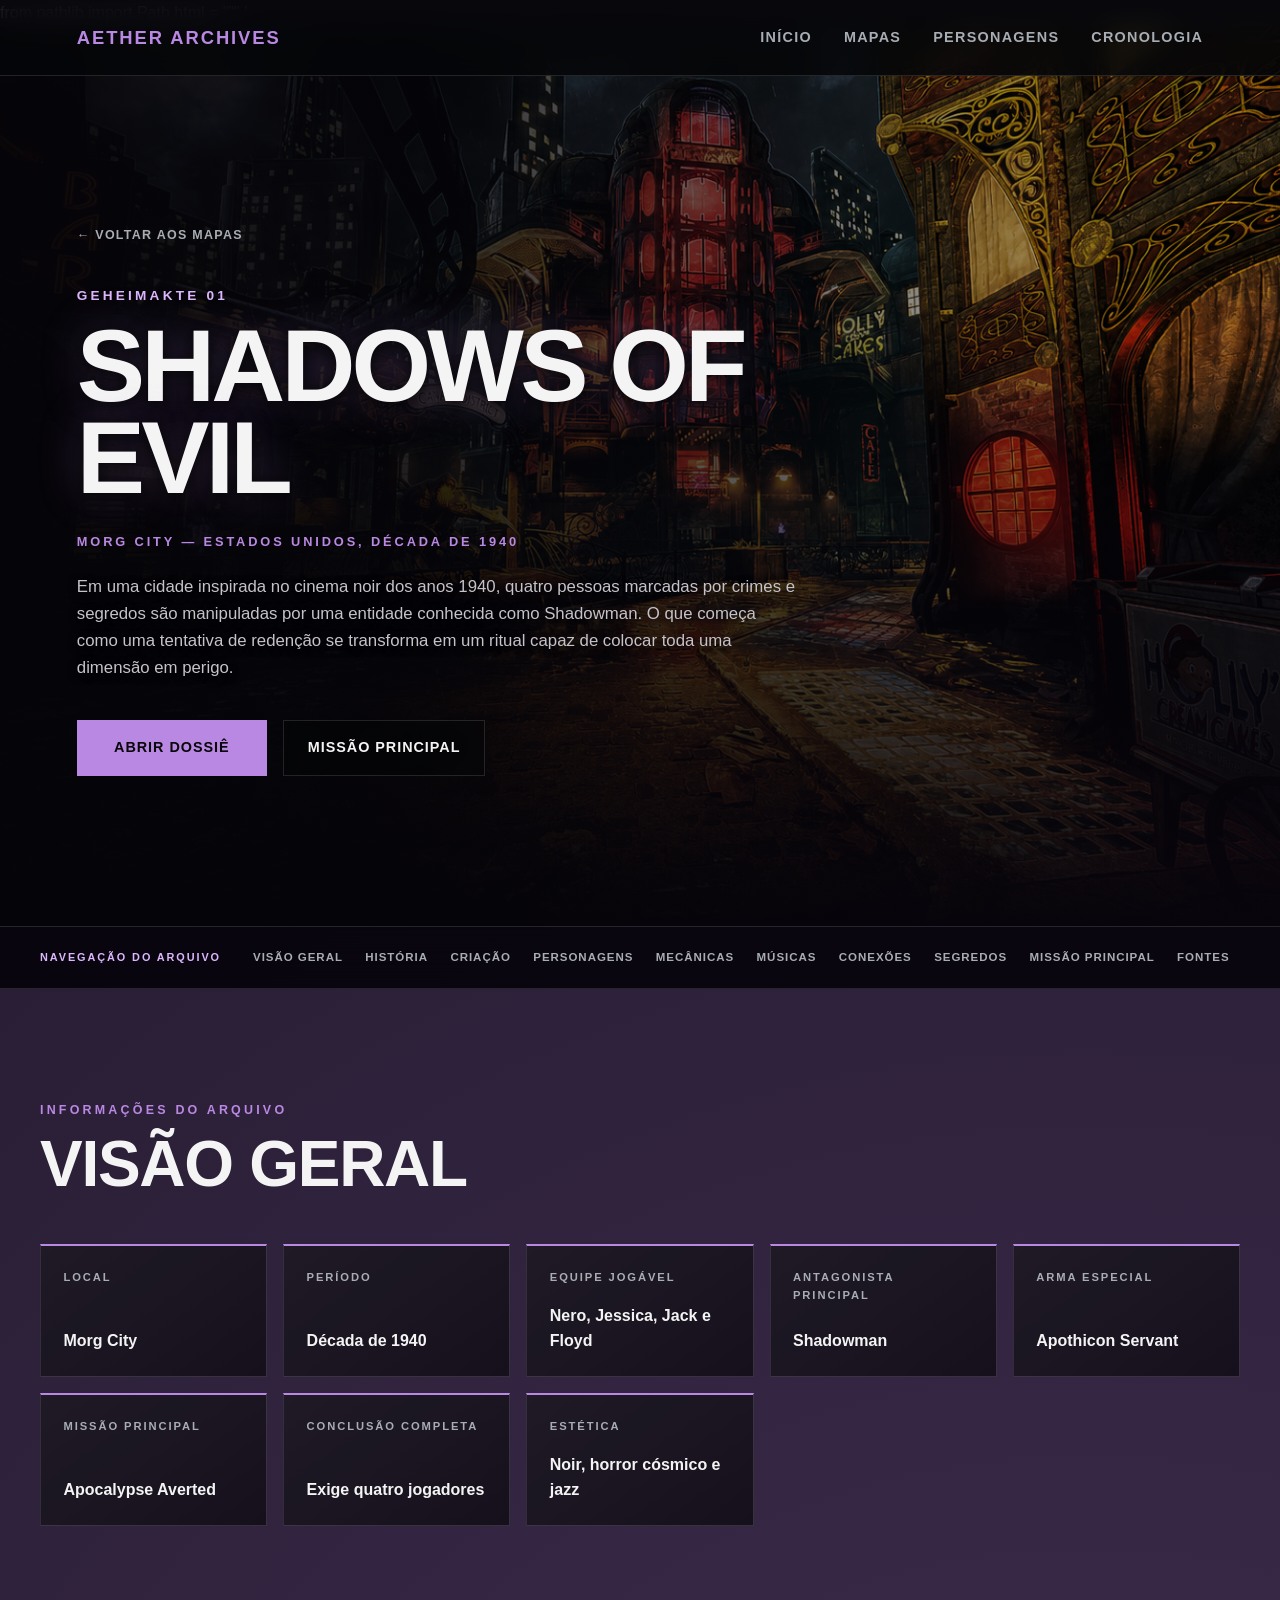
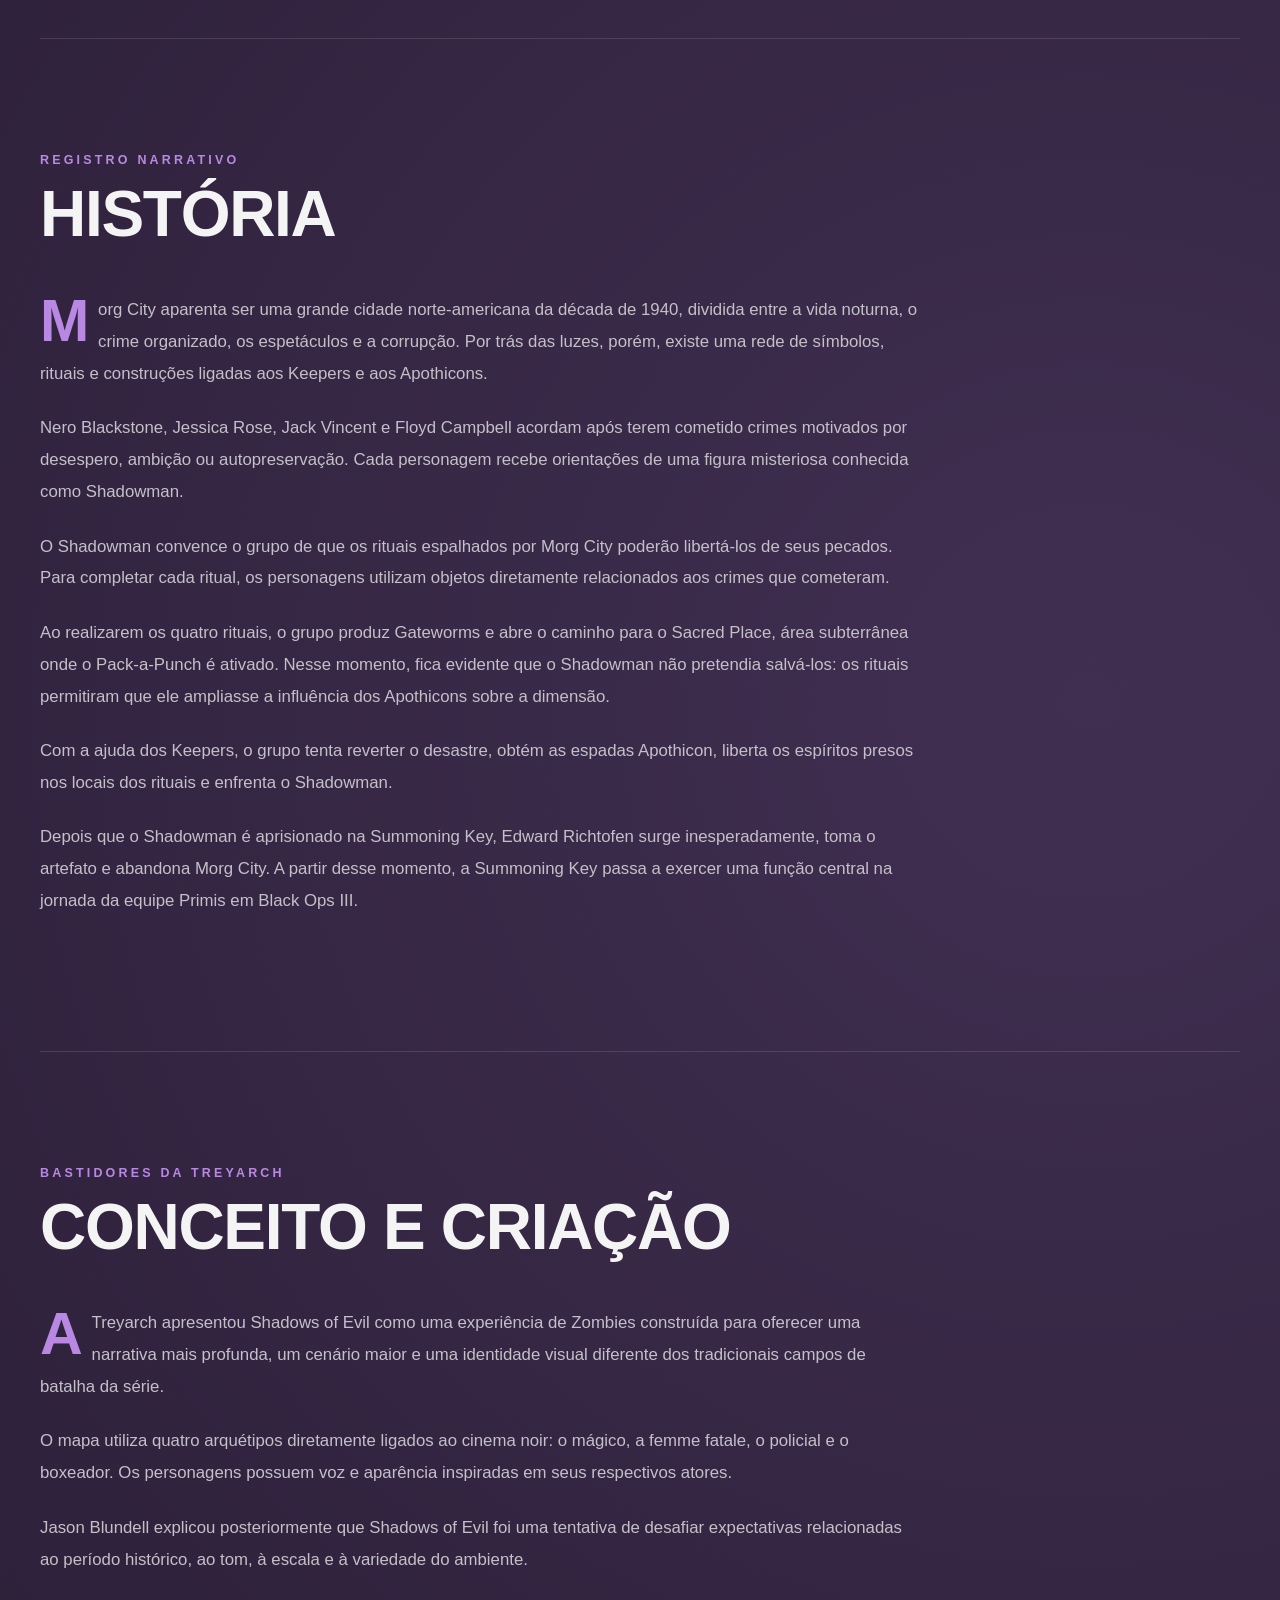
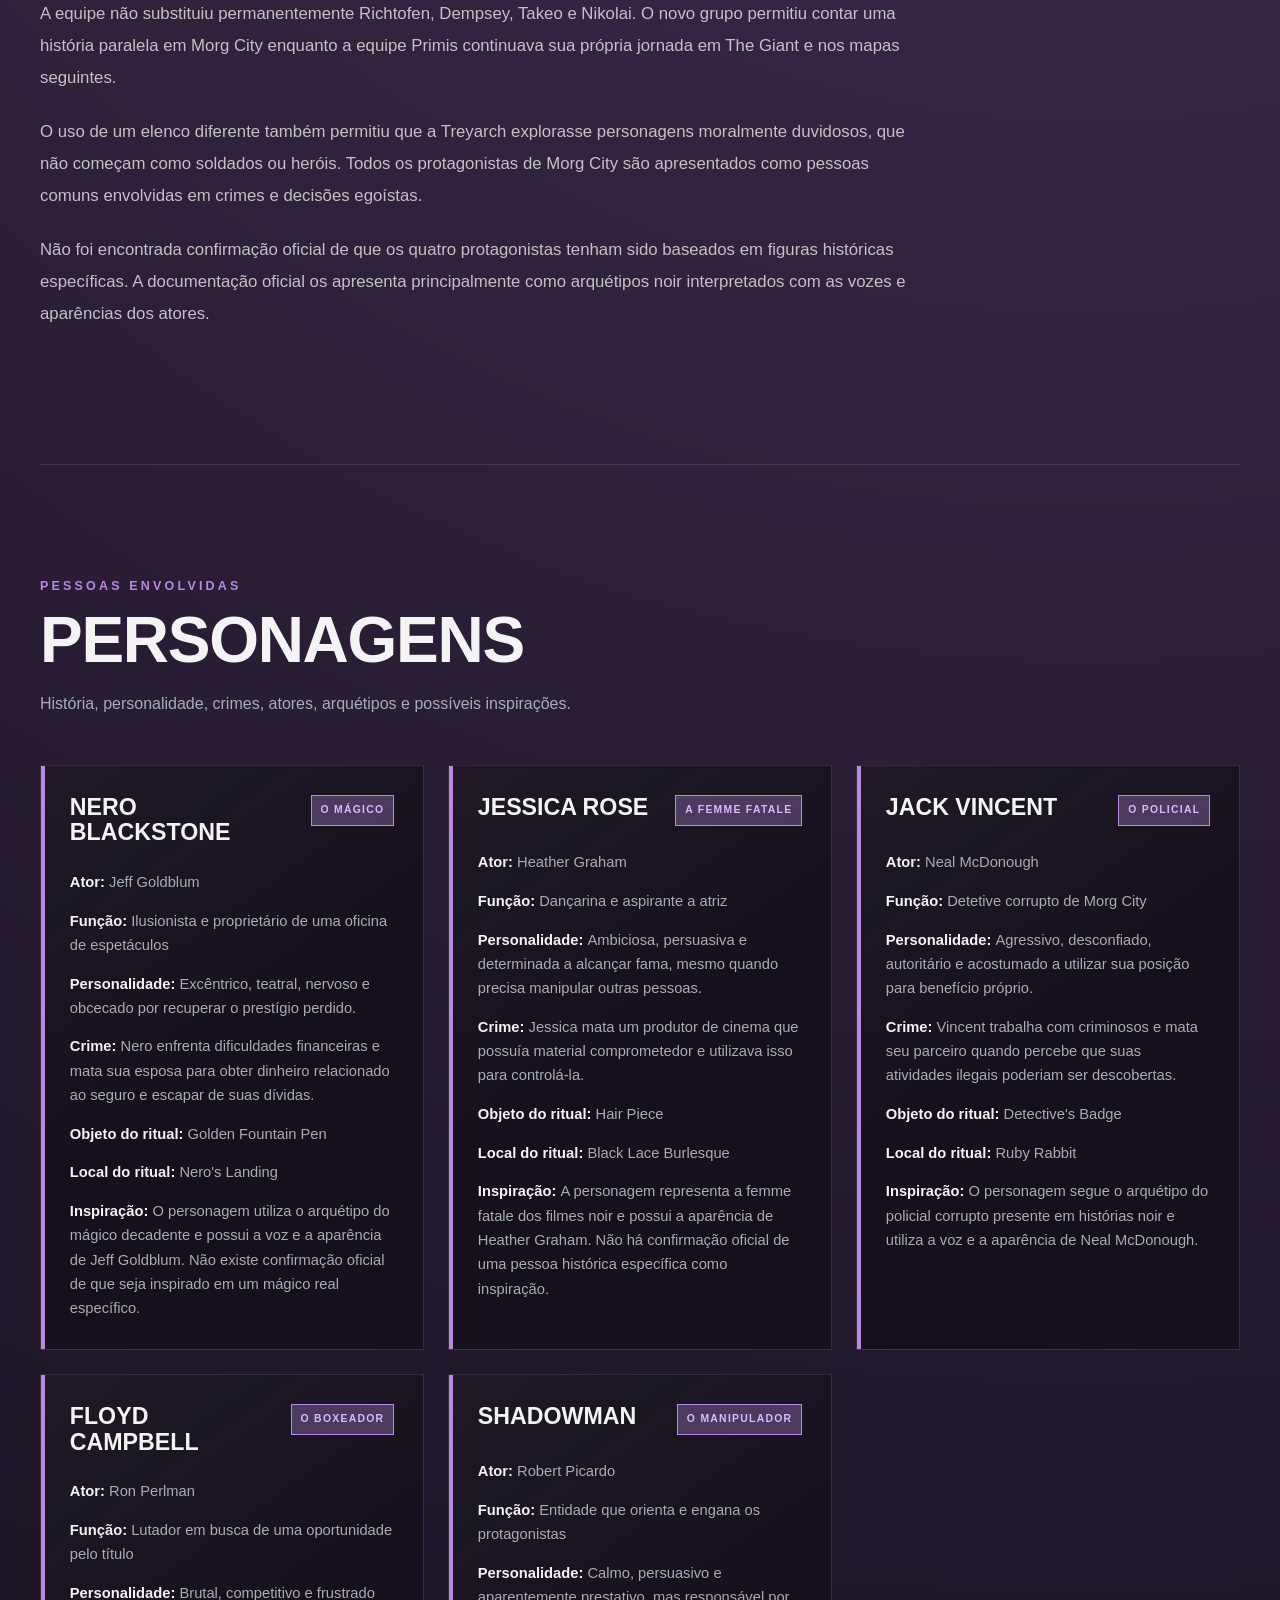
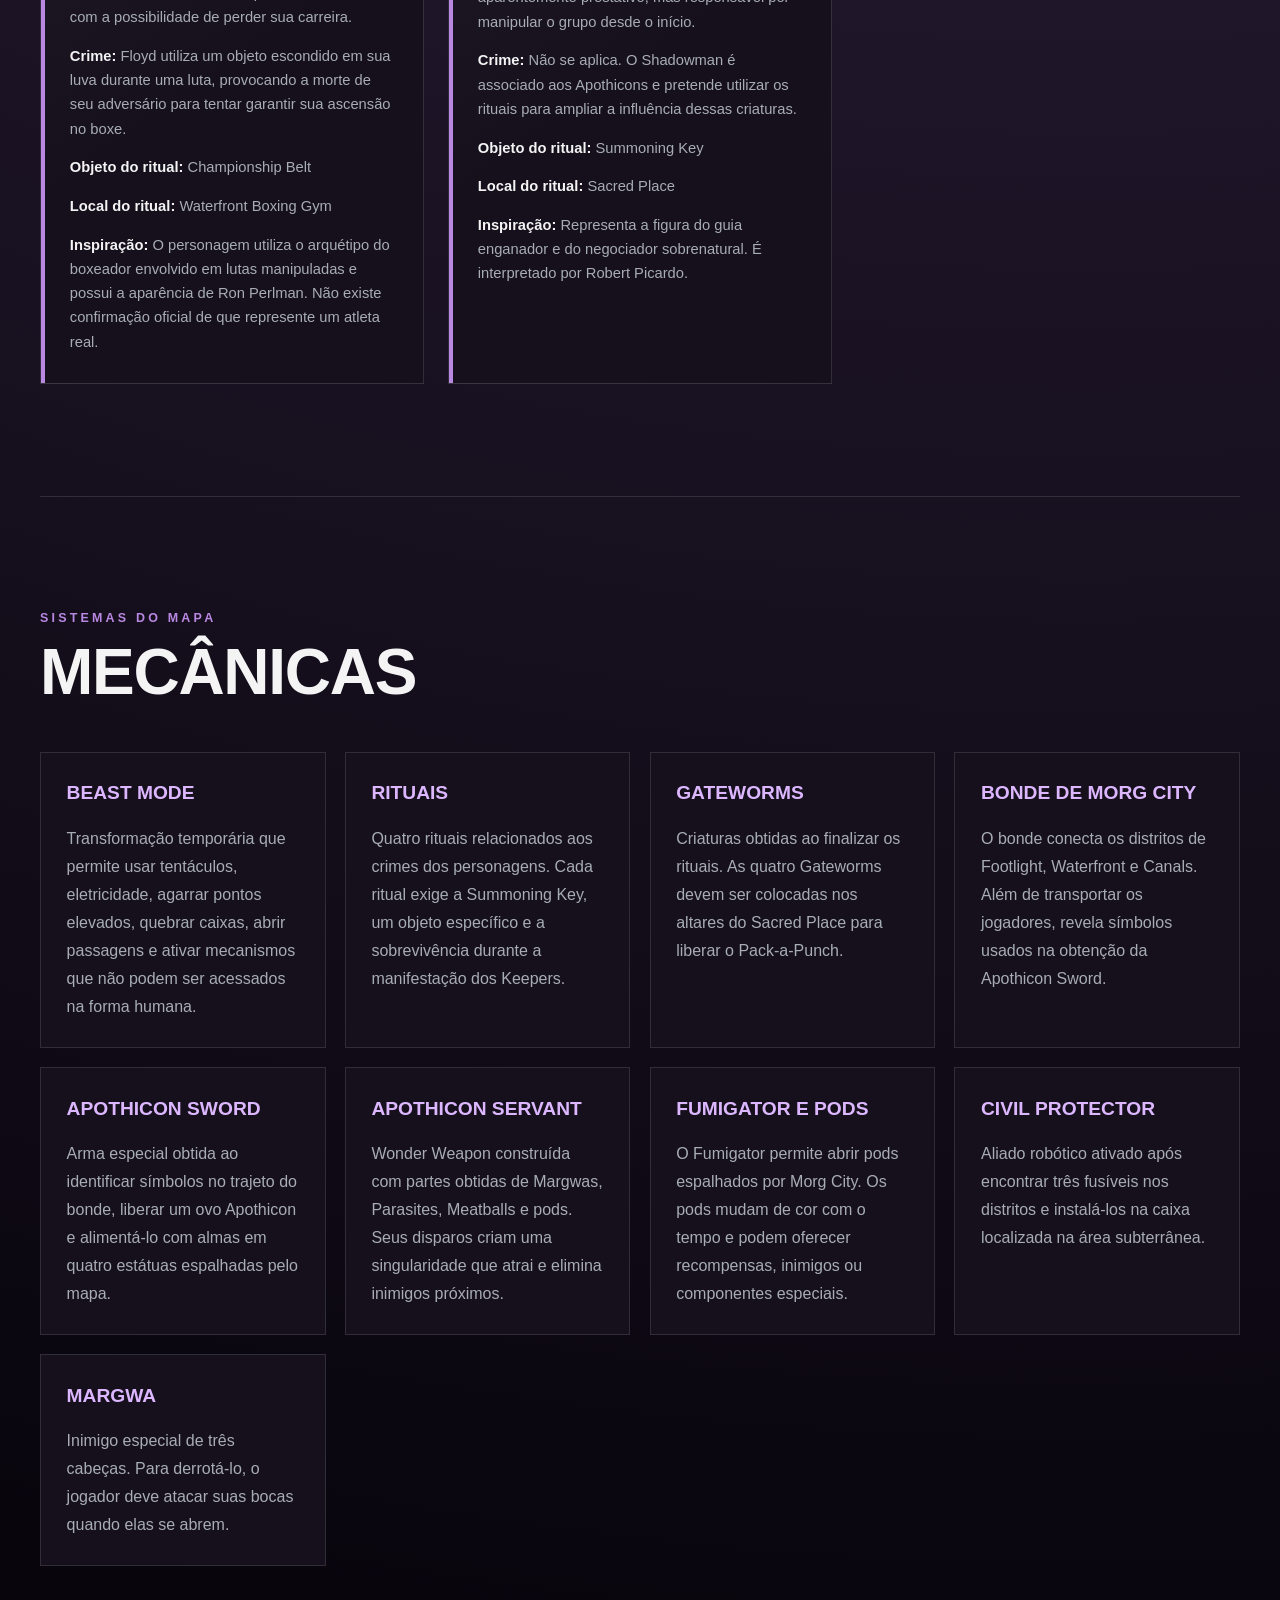
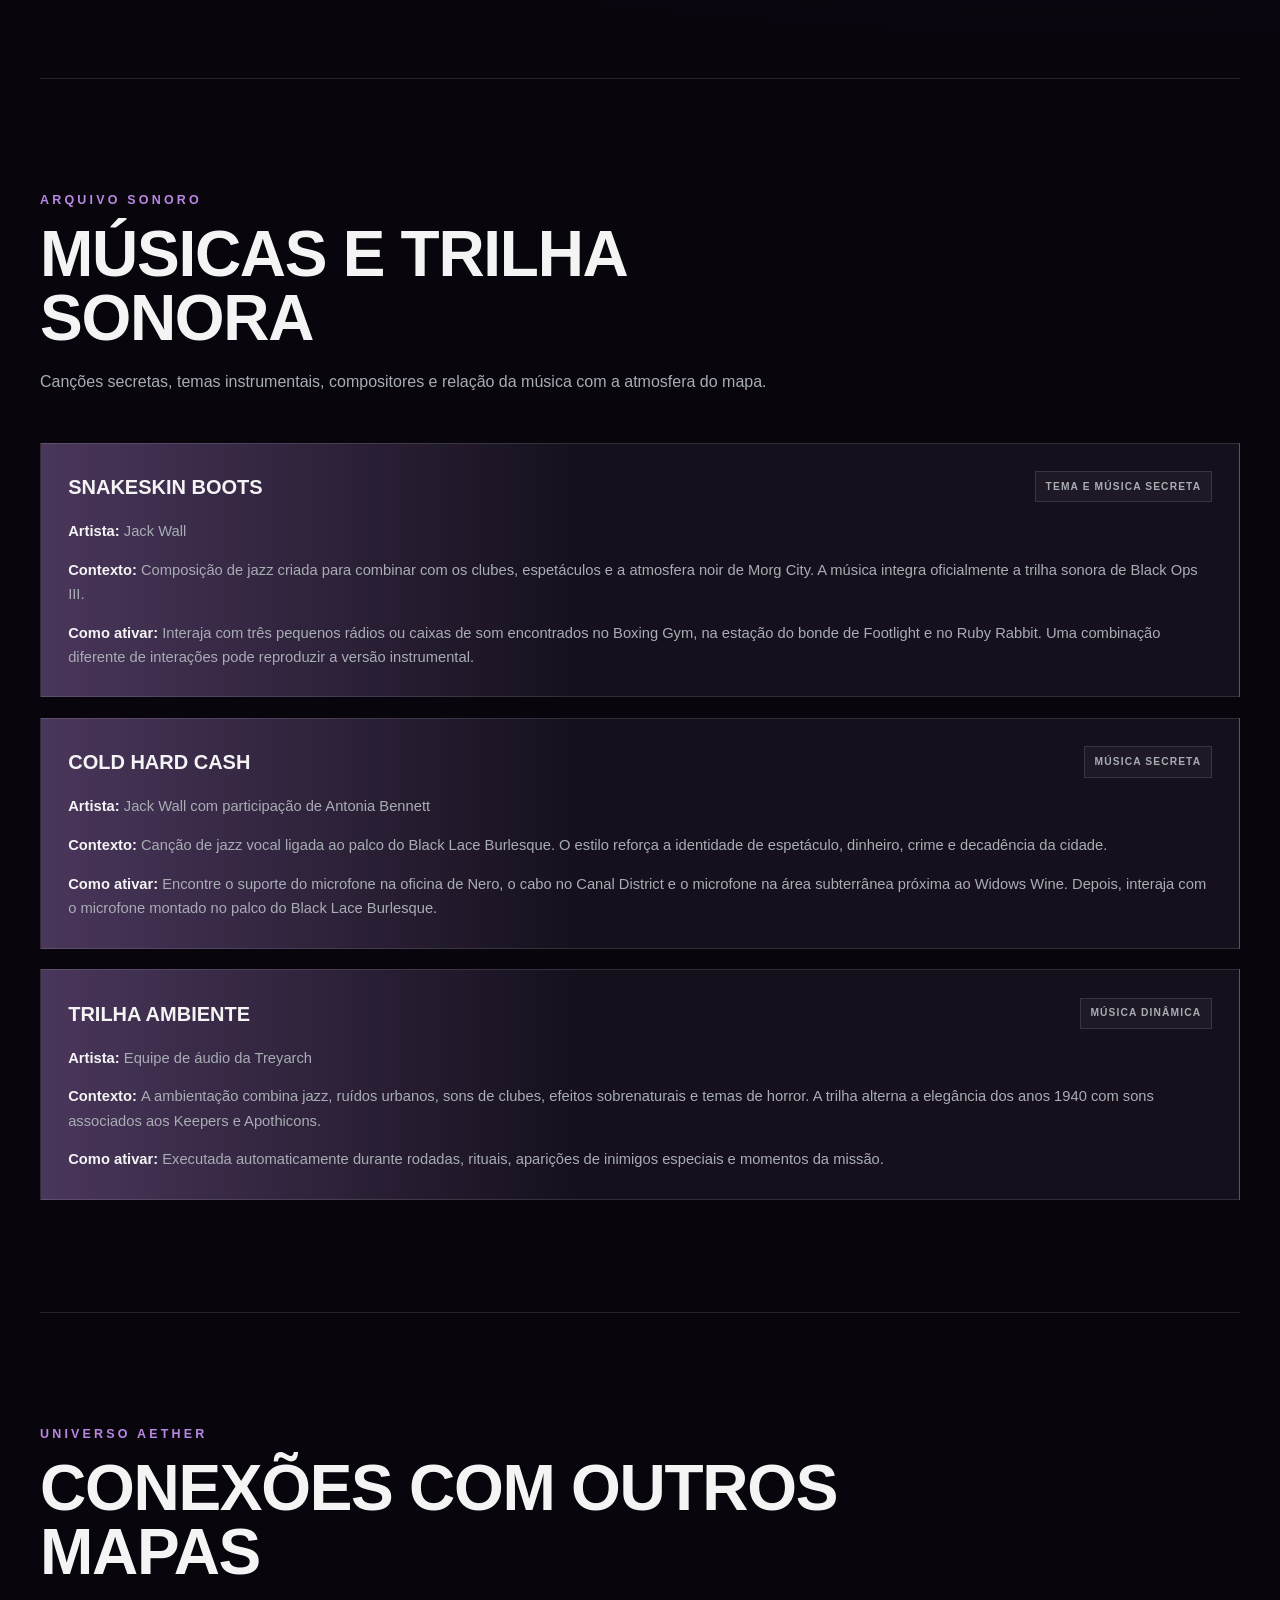
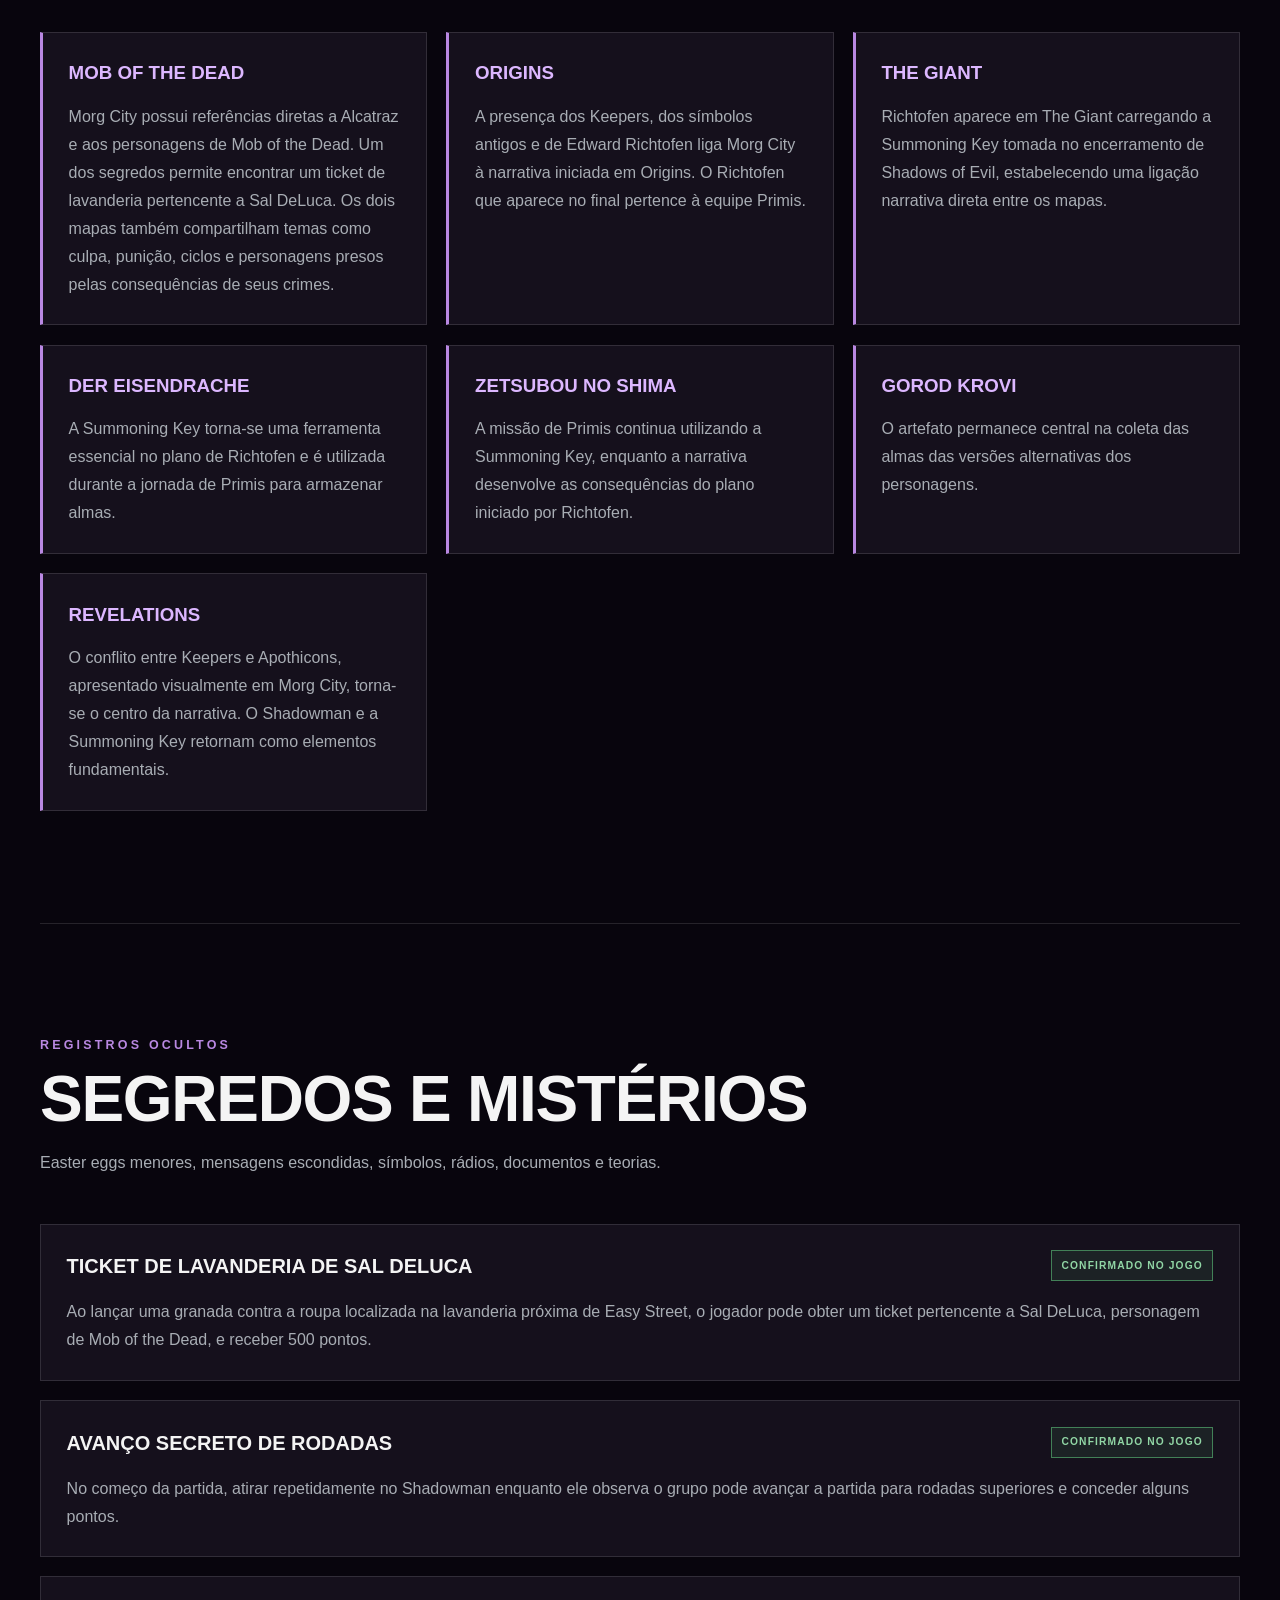
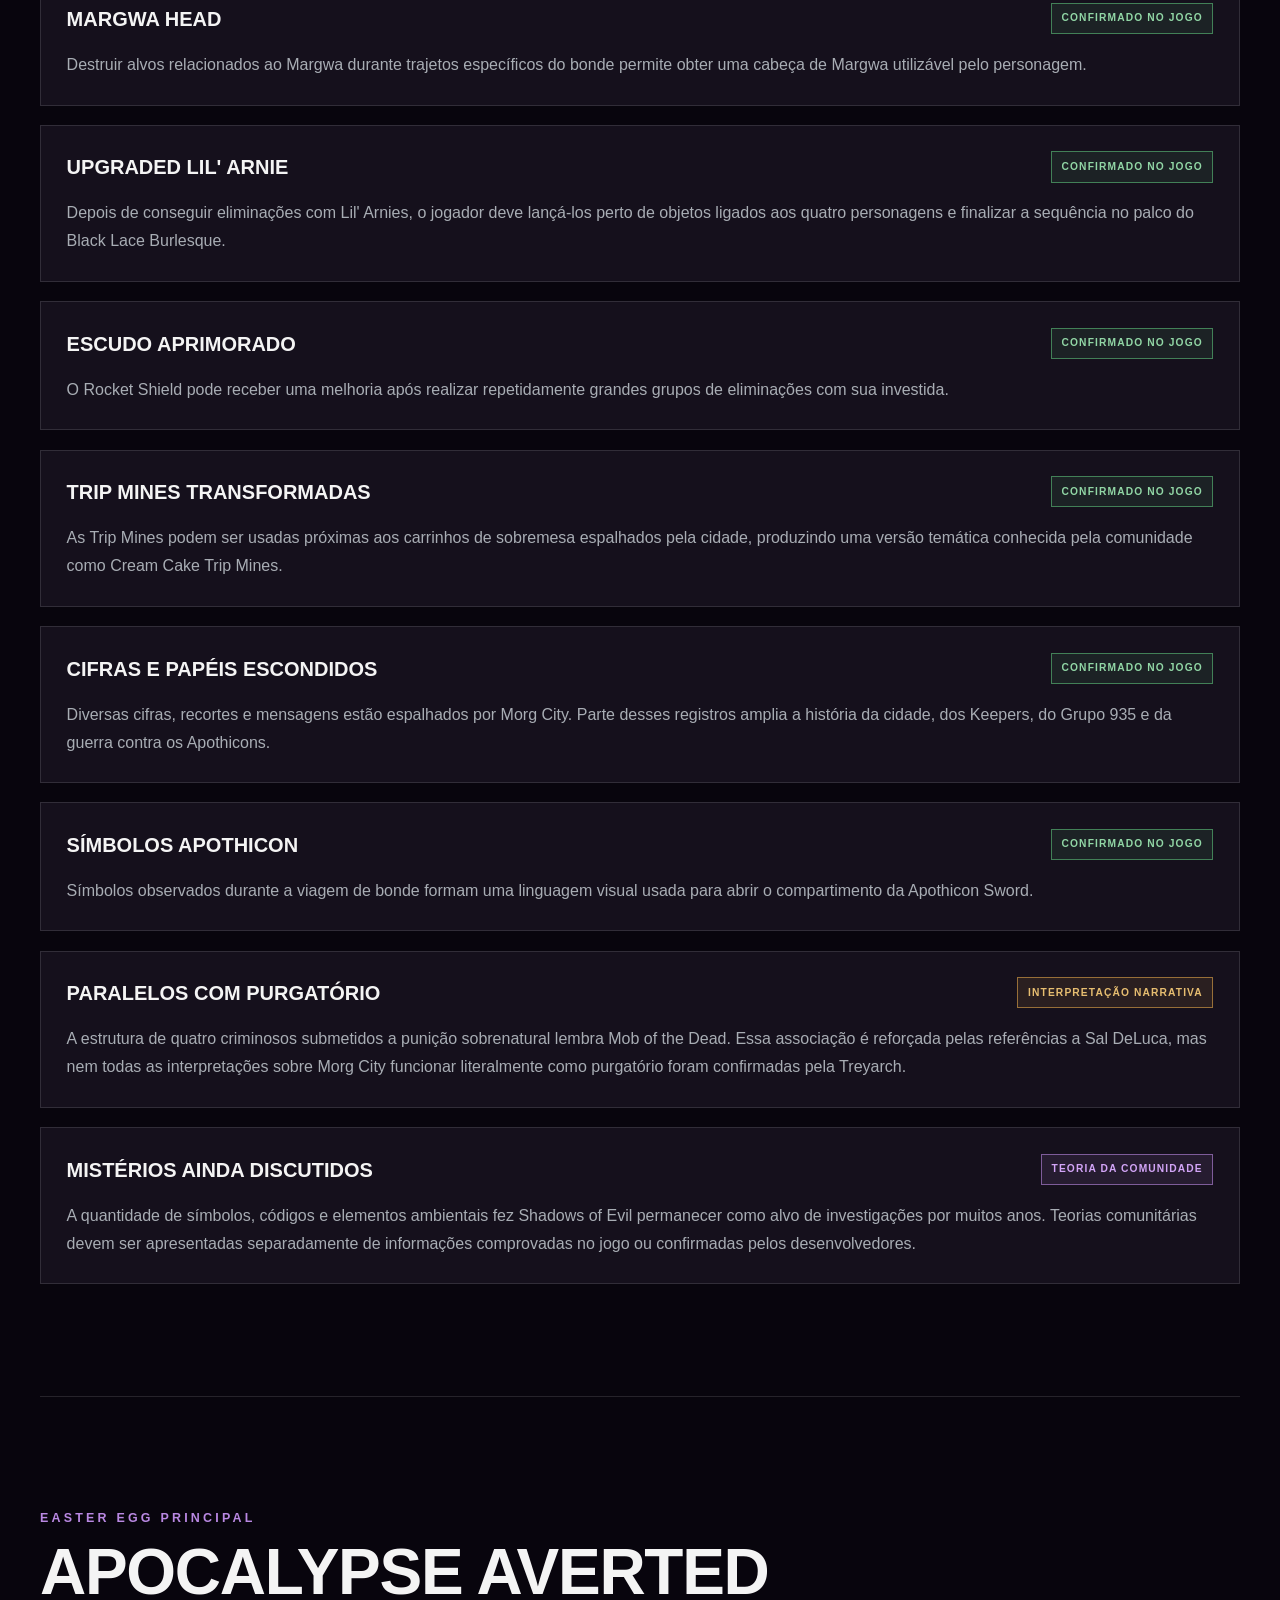
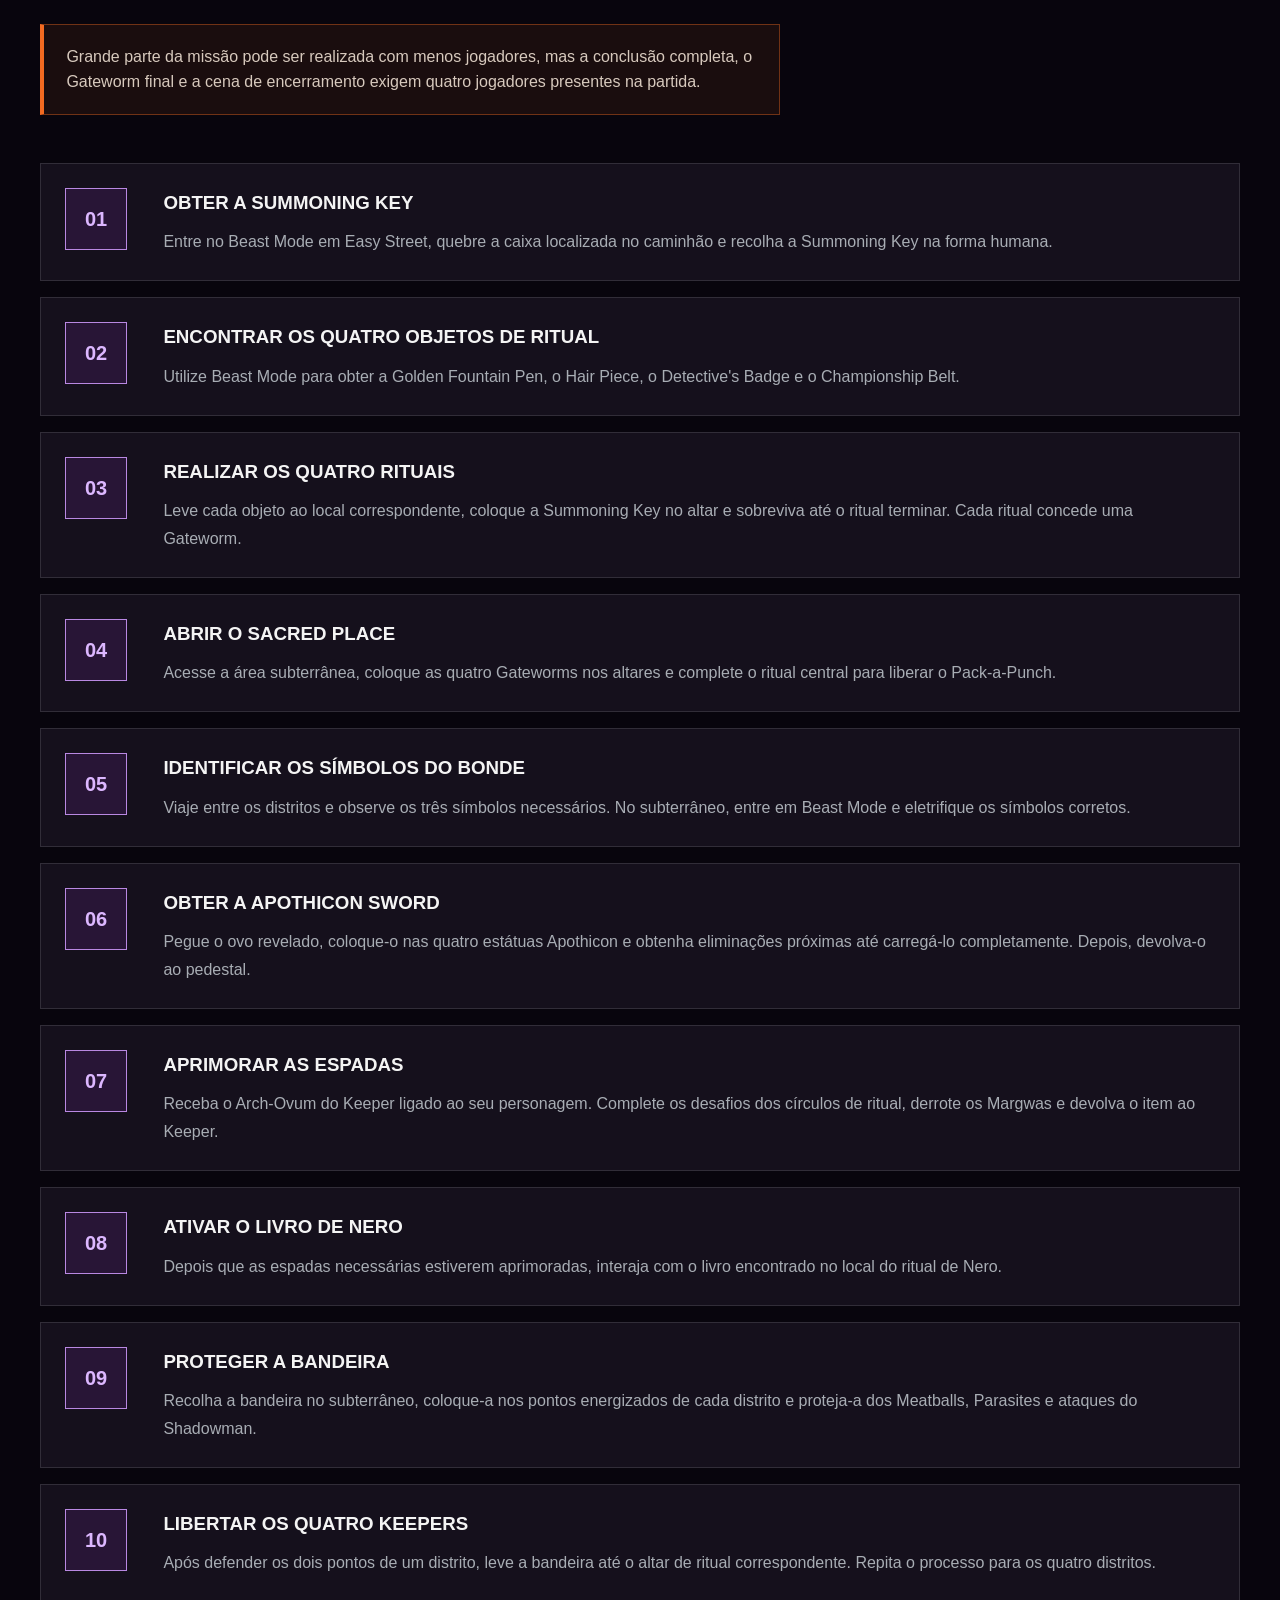
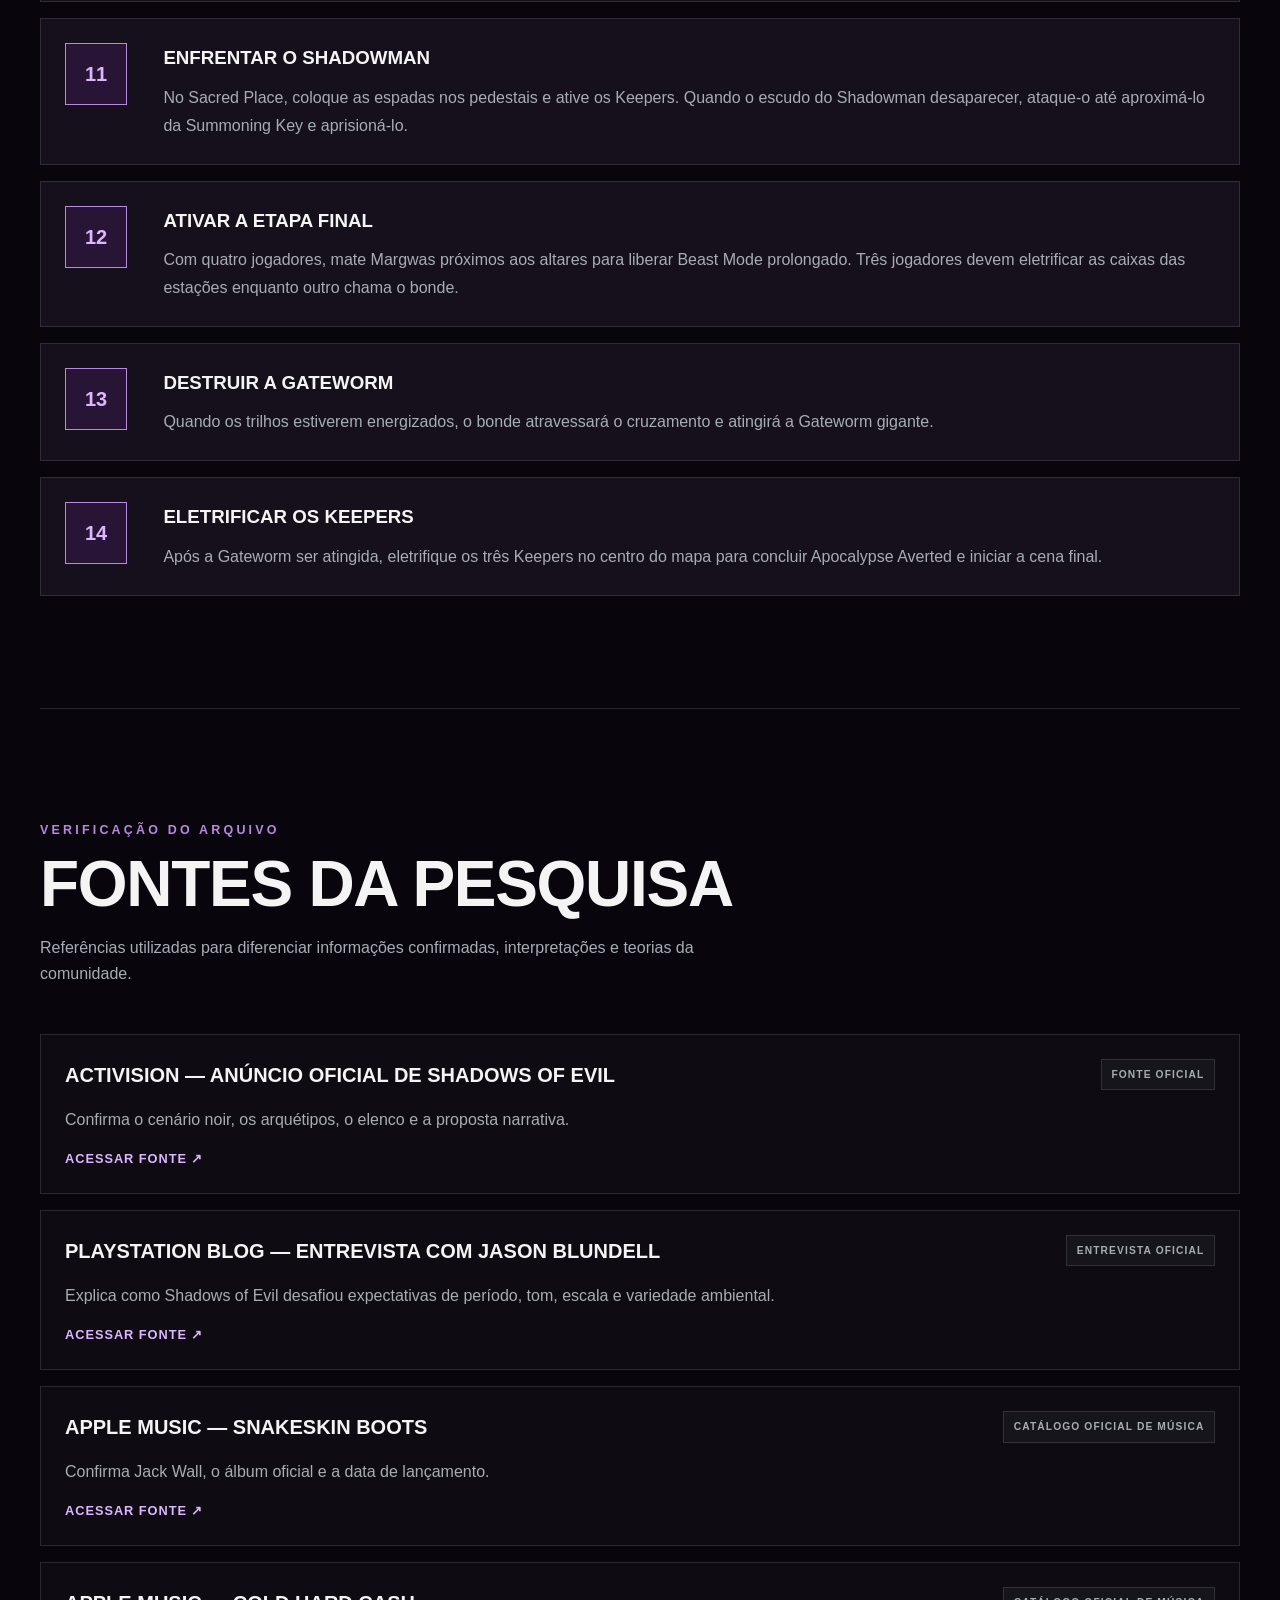
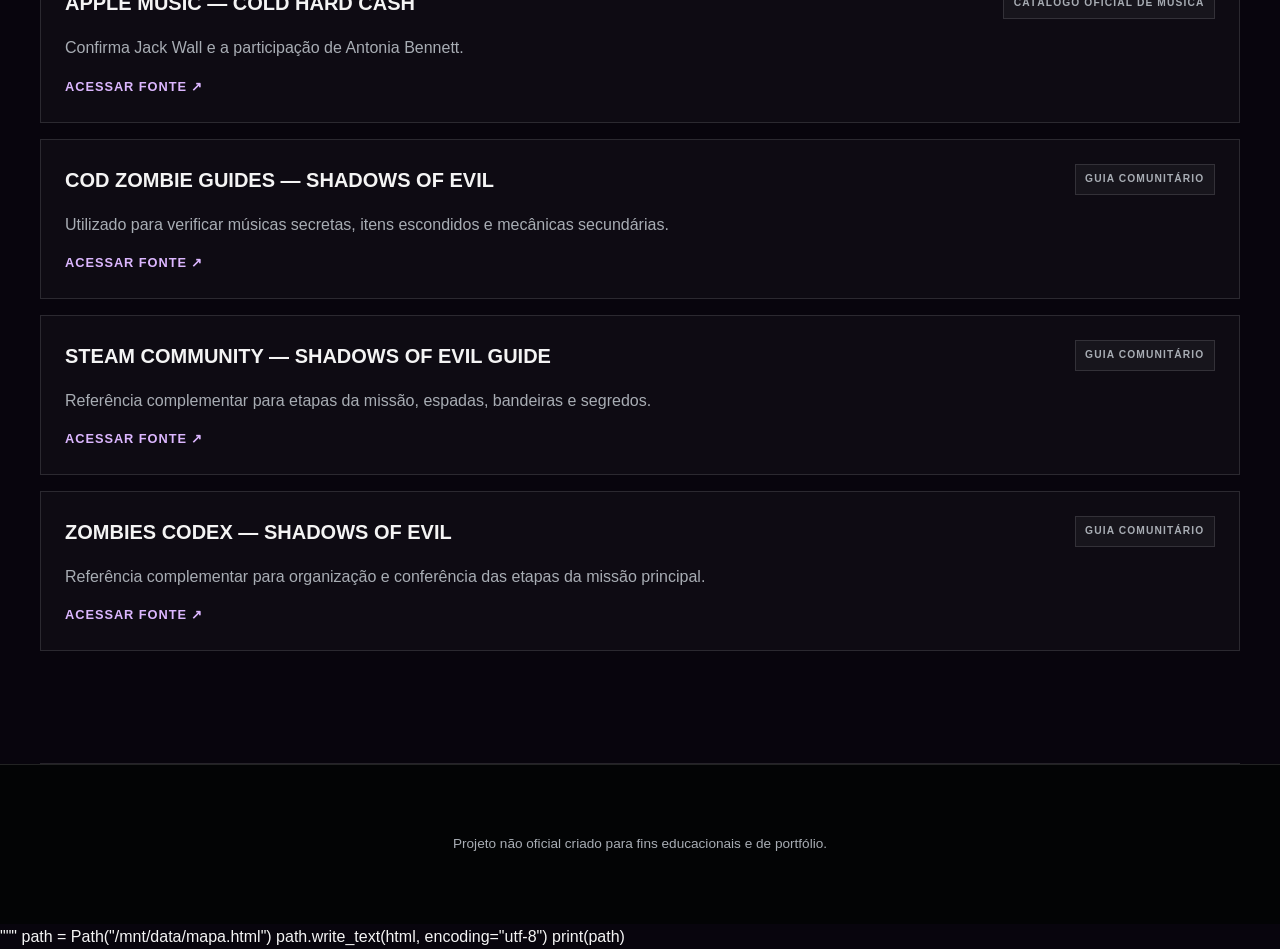
==== mapa.html @ a69c4be9 "Salva versao antes do redesign interativo" ====
from pathlib import Path

html = """<!DOCTYPE html>
<html lang="pt-BR">
<head>
    <meta charset="UTF-8">

    <meta
        name="viewport"
        content="width=device-width, initial-scale=1.0"
    >

    <meta
        name="description"
        content="Dossiê completo dos mapas de Call of Duty: Black Ops III Zombies."
    >

    <title>Dossiê do mapa | Aether Archives</title>

    <link rel="stylesheet" href="css/global.css">
    <link rel="stylesheet" href="css/map.css">
    <link rel="stylesheet" href="css/interactions.css"><link rel="stylesheet" href="css/map.css">

    
'   <script src="js/map-details.js" defer></script>
    <script
    src="js/components/character-selector.js"
    defer
    ></script>
</head>

<body class="map-page">
    <header class="header">
        <a class="logo" href="index.html">
            Aether Archives
        </a>

        <nav class="navigation" aria-label="Navegação principal">
            <a href="index.html#inicio">Início</a>
            <a href="index.html#mapas">Mapas</a>
            <a href="index.html#personagens">Personagens</a>
            <a href="index.html#cronologia">Cronologia</a>
        </nav>
    </header>

    <main id="map-content">
        <!-- Apresentação principal do mapa -->
        <section class="map-hero" id="map-hero">
            <div class="map-hero-overlay"></div>

            <div class="map-hero-content">
                <a class="map-back-link" href="index.html#mapas">
                    ← Voltar aos mapas
                </a>

                <p class="map-file" id="map-file">
                    Carregando arquivo...
                </p>

                <h1 id="map-title">
                    Carregando mapa...
                </h1>

                <p class="map-location" id="map-location"></p>

                <p
                    class="map-introduction"
                    id="map-introduction"
                ></p>

                <div class="map-hero-actions">
                    <a
                        class="button button-primary"
                        href="#visao-geral"
                    >
                        Abrir dossiê
                    </a>

                    <a
                        class="button button-secondary"
                        href="#missao-principal"
                    >
                        Missão principal
                    </a>
                </div>
            </div>
        </section>

        <!-- Navegação interna do dossiê -->
        <nav class="map-index" aria-label="Seções do dossiê">
            <div class="map-index-content">
                <span class="map-index-title">
                    Navegação do arquivo
                </span>

                <div class="map-index-links">
                    <a href="#visao-geral">Visão geral</a>
                    <a href="#historia">História</a>
                    <a href="#criacao">Criação</a>
                    <a href="#personagens-do-mapa">Personagens</a>
                    <a href="#mecanicas">Mecânicas</a>
                    <a href="#musica">Músicas</a>
                    <a href="#conexoes">Conexões</a>
                    <a href="#segredos">Segredos</a>
                    <a href="#missao-principal">Missão principal</a>
                    <a href="#fontes">Fontes</a>
                </div>
            </div>
        </nav>

        <!-- Visão geral -->
        <section class="map-section" id="visao-geral">
            <div class="map-section-heading">
                <p class="section-label">
                    Informações do arquivo
                </p>

                <h2>Visão geral</h2>
            </div>

            <div
                class="map-overview-grid"
                id="map-overview"
                aria-live="polite"
            >
                <p>Carregando informações...</p>
            </div>
        </section>

        <!-- História -->
        <section class="map-section" id="historia">
            <div class="map-section-heading">
                <p class="section-label">
                    Registro narrativo
                </p>

                <h2>História</h2>
            </div>

            <div class="map-text-content" id="map-story">
                <p>Carregando história...</p>
            </div>
        </section>

        <!-- Proposta criativa -->
        <section class="map-section" id="criacao">
            <div class="map-section-heading">
                <p class="section-label">
                    Bastidores da Treyarch
                </p>

                <h2>Conceito e criação</h2>
            </div>

            <div class="map-text-content" id="map-development">
                <p>
                    Carregando informações de desenvolvimento...
                </p>
            </div>
        </section>

        <!-- Personagens -->
        <section class="map-section" id="personagens-do-mapa">
            <div class="map-section-heading">
                <p class="section-label">
                    Pessoas envolvidas
                </p>

                <h2>Personagens</h2>

                <p class="map-section-description">
                    História, personalidade, crimes, atores,
                    arquétipos e possíveis inspirações.
                </p>
            </div>

            <div class="map-character-grid" id="map-characters">
                <p>Carregando personagens...</p>
            </div>
        </section>

        <!-- Mecânicas -->
        <section class="map-section" id="mecanicas">
            <div class="map-section-heading">
                <p class="section-label">
                    Sistemas do mapa
                </p>

                <h2>Mecânicas</h2>
            </div>

            <div
                class="map-mechanics-grid"
                id="map-mechanics-list"
            >
                <p>Carregando mecânicas...</p>
            </div>
        </section>

        <!-- Música -->
        <section class="map-section" id="musica">
            <div class="map-section-heading">
                <p class="section-label">
                    Arquivo sonoro
                </p>

                <h2>Músicas e trilha sonora</h2>

                <p class="map-section-description">
                    Canções secretas, temas instrumentais,
                    compositores e relação da música com a
                    atmosfera do mapa.
                </p>
            </div>

            <div class="map-soundtrack-list" id="map-soundtrack">
                <p>Carregando trilha sonora...</p>
            </div>
        </section>

        <!-- Conexões -->
        <section class="map-section" id="conexoes">
            <div class="map-section-heading">
                <p class="section-label">
                    Universo Aether
                </p>

                <h2>Conexões com outros mapas</h2>
            </div>

            <div
                class="map-connections-list"
                id="map-connections"
            >
                <p>Carregando conexões...</p>
            </div>
        </section>

        <!-- Segredos -->
        <section class="map-section" id="segredos">
            <div class="map-section-heading">
                <p class="section-label">
                    Registros ocultos
                </p>

                <h2>Segredos e mistérios</h2>

                <p class="map-section-description">
                    Easter eggs menores, mensagens escondidas,
                    símbolos, rádios, documentos e teorias.
                </p>
            </div>

            <div class="map-secrets-list" id="map-secrets">
                <p>Carregando segredos...</p>
            </div>
        </section>

        <!-- Missão principal -->
        <section class="map-section" id="missao-principal">
            <div class="map-section-heading">
                <p class="section-label">
                    Easter egg principal
                </p>

                <h2 id="map-main-quest">
                    Missão principal
                </h2>

                <p
                    class="map-section-description"
                    id="map-quest-warning"
                >
                    Carregando requisitos...
                </p>
            </div>

            <div class="map-quest-steps" id="map-quest-steps">
                <p>Carregando etapas...</p>
            </div>
        </section>

        <!-- Fontes -->
        <section class="map-section" id="fontes">
            <div class="map-section-heading">
                <p class="section-label">
                    Verificação do arquivo
                </p>

                <h2>Fontes da pesquisa</h2>

                <p class="map-section-description">
                    Referências utilizadas para diferenciar
                    informações confirmadas, interpretações e
                    teorias da comunidade.
                </p>
            </div>

            <div class="map-sources-list" id="map-sources">
                <p>Carregando fontes...</p>
            </div>
        </section>

        <!-- Mensagem de erro -->
        <section class="map-error" id="map-error" hidden>
            <h1>Arquivo não encontrado</h1>

            <p>
                Não foi possível encontrar as informações deste mapa.
            </p>

            <a
                class="button button-primary"
                href="index.html#mapas"
            >
                Voltar aos mapas
            </a>
        </section>

        <noscript>
            <section class="map-error">
                <h1>JavaScript desativado</h1>

                <p>
                    Ative o JavaScript do navegador para carregar
                    o conteúdo do dossiê.
                </p>
            </section>
        </noscript>
    </main>

    <footer class="footer">
        <p>
            Projeto não oficial criado para fins educacionais
            e de portfólio.
        </p>
    </footer>
</body>
</html>
"""

path = Path("/mnt/data/mapa.html")
path.write_text(html, encoding="utf-8")
print(path)
---- css/global.css ----
/* =========================
   VARIÁVEIS DO PROJETO
========================= */

:root {
    --background: #050608;
    --background-secondary: #0b0e12;
    --surface: #11161c;
    --surface-light: #19212a;

    --primary: #f26a21;
    --primary-light: #ff9a4a;
    --primary-dark: #9f3513;

    --aether-blue: #4db5d9;
    --danger: #7b1820;

    --text: #f4f4f4;
    --text-muted: #a8adb4;
    --border: rgba(255, 255, 255, 0.12);

    --container-width: 1200px;
}


/* =========================
   CONFIGURAÇÕES GERAIS
========================= */

* {
    margin: 0;
    padding: 0;
    box-sizing: border-box;
}

html {
    scroll-behavior: smooth;
}

body {
    min-height: 100vh;
    overflow-x: hidden;

    background:
        radial-gradient(
            circle at top,
            rgba(242, 106, 33, 0.08),
            transparent 35%
        ),
        var(--background);

    color: var(--text);

    font-family:
        Arial,
        Helvetica,
        sans-serif;

    line-height: 1.6;
}

a {
    color: inherit;
    text-decoration: none;
}


/* =========================
   CABEÇALHO
========================= */

.header {
    position: fixed;

    top: 0;
    left: 0;
    z-index: 1000;

    width: 100%;
    min-height: 76px;

    display: flex;
    align-items: center;
    justify-content: space-between;

    padding: 0 6%;

    background: rgba(5, 6, 8, 0.88);
    border-bottom: 1px solid var(--border);

    backdrop-filter: blur(12px);
}

.logo {
    color: var(--primary);

    font-size: 1.15rem;
    font-weight: 800;
    letter-spacing: 0.12rem;
    text-transform: uppercase;
}

.navigation {
    display: flex;
    align-items: center;
    gap: 2rem;
}

.navigation a {
    position: relative;

    color: var(--text-muted);

    font-size: 0.9rem;
    font-weight: 700;
    letter-spacing: 0.08rem;
    text-transform: uppercase;

    transition:
        color 0.3s ease,
        transform 0.3s ease;
}

.navigation a::after {
    content: "";

    position: absolute;
    left: 0;
    bottom: -8px;

    width: 0;
    height: 2px;

    background: var(--primary);

    transition: width 0.3s ease;
}

.navigation a:hover {
    color: var(--text);
    transform: translateY(-2px);
}

.navigation a:hover::after {
    width: 100%;
}


/* =========================
   APRESENTAÇÃO PRINCIPAL
========================= */

.hero {
    position: relative;

    min-height: 100vh;

    display: flex;
    align-items: center;

    padding: 130px 7% 70px;

    background:
        linear-gradient(
            90deg,
            rgba(5, 6, 8, 0.98) 0%,
            rgba(5, 6, 8, 0.88) 32%,
            rgba(5, 6, 8, 0.50) 62%,
            rgba(5, 6, 8, 0.18) 100%
        ),
        linear-gradient(
            0deg,
            rgba(5, 6, 8, 0.9) 0%,
            transparent 45%
        ),
        url("../assets/images/hero-home-bo3.png");

    background-size: cover;
    background-position: 65% center;
    background-repeat: no-repeat;
}

.hero-content {
    position: relative;
    z-index: 1;

    width: 100%;
    max-width: 760px;
}

.hero-file {
    margin-bottom: 1rem;

    color: var(--primary);

    font-size: 0.9rem;
    font-weight: 800;
    letter-spacing: 0.28rem;
    text-transform: uppercase;
}

.hero h1 {
    max-width: 760px;

    font-size: clamp(3rem, 7vw, 6.5rem);
    line-height: 0.95;

    letter-spacing: -0.22rem;
    text-transform: uppercase;

    text-shadow:
        0 3px 12px rgba(0, 0, 0, 0.9),
        0 0 35px rgba(242, 106, 33, 0.22);
}

.title-line {
    display: block;
}


/* =========================
   FALHA DE SINAL DO TÍTULO
========================= */

.animated-letter,
.hero-file-number {
    position: relative;

    display: inline-block;
    isolation: isolate;

    color: var(--primary);

    text-shadow:
        0 0 8px rgba(242, 106, 33, 0.55),
        0 0 22px rgba(242, 106, 33, 0.25);

    animation:
        signal-glitch-main 14s steps(1, end) infinite;
}

.animated-letter::before,
.animated-letter::after,
.hero-file-number::before,
.hero-file-number::after {
    content: attr(data-text);

    position: absolute;
    inset: 0;

    pointer-events: none;
    opacity: 0;
}

.animated-letter::before,
.hero-file-number::before {
    color: var(--primary-light);

    text-shadow:
        -3px 0 rgba(255, 70, 30, 0.75);

    animation:
        signal-glitch-left 14s steps(1, end) infinite;
}

.animated-letter::after,
.hero-file-number::after {
    color: var(--aether-blue);

    text-shadow:
        3px 0 rgba(77, 181, 217, 0.8);

    animation:
        signal-glitch-right 14s steps(1, end) infinite;
}

.animated-letter-second,
.animated-letter-second::before,
.animated-letter-second::after {
    animation-delay: -4.6s;
}

.hero-file-number,
.hero-file-number::before,
.hero-file-number::after {
    animation-delay: -9.2s;
}

@keyframes signal-glitch-main {
    0%,
    72%,
    81%,
    100% {
        opacity: 1;
        transform: translate(0);
        filter: none;
    }

    73% {
        opacity: 0.4;

        transform:
            translateX(-2px)
            skewX(-5deg);

        filter:
            contrast(1.8)
            brightness(1.2);
    }

    74% {
        opacity: 1;
        transform: translateX(3px);
    }

    75% {
        opacity: 0.2;
        transform: translateX(-1px);
    }

    76% {
        opacity: 1;

        transform:
            translateX(2px)
            skewX(4deg);

        filter:
            contrast(1.5)
            brightness(1.5);
    }

    77% {
        opacity: 0.55;
        transform: translateX(-3px);
    }

    78% {
        opacity: 1;
        transform: translateX(2px);
    }

    79% {
        opacity: 0.65;
        transform: translateX(-1px);
    }

    80% {
        opacity: 1;
        transform: translate(0);
        filter: none;
    }
}

@keyframes signal-glitch-left {
    0%,
    72%,
    81%,
    100% {
        opacity: 0;
        transform: translate(0);

        clip-path:
            inset(0 0 100% 0);
    }

    73% {
        opacity: 0.85;
        transform: translateX(-4px);

        clip-path:
            inset(10% 0 58% 0);
    }

    74% {
        opacity: 0.3;
        transform: translateX(2px);

        clip-path:
            inset(68% 0 8% 0);
    }

    75% {
        opacity: 0.65;
        transform: translateX(3px);

        clip-path:
            inset(55% 0 18% 0);
    }

    77% {
        opacity: 0.8;
        transform: translateX(-2px);

        clip-path:
            inset(72% 0 5% 0);
    }

    79% {
        opacity: 0;
    }
}

@keyframes signal-glitch-right {
    0%,
    72%,
    81%,
    100% {
        opacity: 0;
        transform: translate(0);

        clip-path:
            inset(100% 0 0 0);
    }

    73% {
        opacity: 0.35;
        transform: translateX(-2px);

        clip-path:
            inset(15% 0 64% 0);
    }

    74% {
        opacity: 0.8;
        transform: translateX(4px);

        clip-path:
            inset(40% 0 35% 0);
    }

    76% {
        opacity: 0.45;
        transform: translateX(-3px);

        clip-path:
            inset(5% 0 76% 0);
    }

    78% {
        opacity: 0.85;
        transform: translateX(2px);

        clip-path:
            inset(63% 0 12% 0);
    }

    80% {
        opacity: 0;
    }
}


/* =========================
   ENTRADA DA PÁGINA INICIAL
========================= */

.hero-file,
.hero-title,
.hero-description,
.hero-actions {
    opacity: 0;

    animation:
        hero-content-entry 0.9s ease forwards;
}

.hero-file {
    animation-delay: 0.15s;
}

.hero-title {
    animation-delay: 0.4s;
}

.hero-description {
    animation-delay: 0.7s;
}

.hero-actions {
    animation-delay: 0.95s;
}

@keyframes hero-content-entry {
    from {
        opacity: 0;

        transform: translateY(26px);
        filter: blur(7px);
    }

    to {
        opacity: 1;

        transform: translateY(0);
        filter: blur(0);
    }
}


/* =========================
   DESCRIÇÃO E AÇÕES
========================= */

.hero-description {
    max-width: 680px;

    margin-top: 2rem;

    color: var(--text-muted);
    font-size: 1.1rem;

    text-shadow:
        0 2px 8px rgba(0, 0, 0, 0.9);
}

.hero-actions {
    display: flex;
    flex-wrap: wrap;
    gap: 1rem;

    margin-top: 2.5rem;
}


/* =========================
   BOTÕES
========================= */

.button {
    min-width: 190px;

    display: inline-flex;
    align-items: center;
    justify-content: center;

    padding: 0.95rem 1.5rem;

    border: 1px solid transparent;

    font-size: 0.9rem;
    font-weight: 800;
    letter-spacing: 0.06rem;
    text-transform: uppercase;

    transition:
        transform 0.3s ease,
        background-color 0.3s ease,
        border-color 0.3s ease;
}

.button:hover {
    transform: translateY(-4px);
}

.button-primary {
    background: var(--primary);
    color: #080808;
}

.button-primary:hover {
    background: var(--primary-light);
}

.button-secondary {
    background: rgba(5, 6, 8, 0.35);
    border-color: var(--border);
    color: var(--text);

    backdrop-filter: blur(4px);
}

.button-secondary:hover {
    border-color: var(--primary);
    background: rgba(242, 106, 33, 0.08);
}


/* =========================
   SEÇÕES
========================= */

.section {
    width: min(100% - 3rem, var(--container-width));
    min-height: 65vh;

    display: flex;
    flex-direction: column;
    justify-content: center;

    margin: 0 auto;
    padding: 7rem 0;

    border-bottom: 1px solid var(--border);
}

.section-label {
    margin-bottom: 0.7rem;

    color: var(--primary);

    font-size: 0.78rem;
    font-weight: 800;
    letter-spacing: 0.2rem;
    text-transform: uppercase;
}

.section h2 {
    margin-bottom: 1.5rem;

    font-size: clamp(2.3rem, 5vw, 4.5rem);
    line-height: 1;

    text-transform: uppercase;
}

.section > p:last-child {
    max-width: 720px;

    color: var(--text-muted);

    font-size: 1.05rem;
}


/* =========================
   REVELAÇÃO NA ROLAGEM
========================= */

.reveal {
    opacity: 0;

    transform: translateY(55px);

    transition:
        opacity 0.9s ease,
        transform 0.9s ease;
}

.reveal.is-visible {
    opacity: 1;
    transform: translateY(0);
}


/* =========================
   CATÁLOGO DE MAPAS
========================= */

.maps-section {
    width: min(100% - 3rem, var(--container-width));
}

.section-heading {
    width: 100%;

    display: flex;
    align-items: flex-end;
    justify-content: space-between;
    gap: 3rem;

    margin-bottom: 3.5rem;
}

.section-introduction {
    max-width: 590px;

    color: var(--text-muted);
    font-size: 1rem;
}

.map-grid {
    display: grid;

    grid-template-columns:
        repeat(auto-fit, minmax(280px, 1fr));

    gap: 1.5rem;

    width: 100%;
}

.map-card {
    position: relative;
    overflow: hidden;

    display: flex;
    flex-direction: column;

    min-height: 490px;

    background:
        linear-gradient(
            180deg,
            rgba(255, 255, 255, 0.03),
            transparent
        ),
        var(--surface);

    border: 1px solid var(--border);

    transition:
        transform 0.4s ease,
        border-color 0.4s ease,
        box-shadow 0.4s ease;
}

.map-card:hover {
    transform: translateY(-8px);

    border-color:
        rgba(242, 106, 33, 0.6);

    box-shadow:
        0 22px 55px rgba(0, 0, 0, 0.42);
}

a.map-card {
    cursor: pointer;
}

a.map-card:focus-visible {
    outline: 2px solid var(--card-color);
    outline-offset: 4px;
}

.map-card-visual {
    position: relative;
    overflow: hidden;

    min-height: 190px;

    display: flex;
    align-items: flex-end;

    padding: 1.2rem;

    background:
        radial-gradient(
            circle at 70% 30%,
            var(--card-glow),
            transparent 38%
        ),
        linear-gradient(
            135deg,
            var(--card-color-dark),
            #060708
        );
}

.map-card-visual::before {
    content: attr(data-code);

    position: absolute;
    right: -0.4rem;
    bottom: -2.2rem;

    color: rgba(255, 255, 255, 0.07);

    font-size: 7rem;
    font-weight: 900;
    letter-spacing: -0.5rem;
    line-height: 1;
}

.map-card-visual::after {
    content: "";

    position: absolute;
    inset: 0;

    background:
        repeating-linear-gradient(
            0deg,
            transparent 0,
            transparent 4px,
            rgba(255, 255, 255, 0.025) 5px
        );

    pointer-events: none;
}

.map-card-file {
    position: relative;
    z-index: 1;

    padding: 0.45rem 0.65rem;

    background: rgba(5, 6, 8, 0.7);
    border: 1px solid var(--border);

    color: var(--card-color);

    font-size: 0.7rem;
    font-weight: 800;
    letter-spacing: 0.13rem;
    text-transform: uppercase;

    backdrop-filter: blur(7px);
}

.map-card-content {
    flex: 1;

    display: flex;
    flex-direction: column;

    padding: 1.5rem;
}

.map-card-location {
    margin-bottom: 0.35rem;

    color: var(--card-color);

    font-size: 0.72rem;
    font-weight: 800;
    letter-spacing: 0.15rem;
    text-transform: uppercase;
}

.map-card h3 {
    margin-bottom: 1rem;

    color: var(--text);

    font-size: 1.65rem;
    line-height: 1.1;
    text-transform: uppercase;
}

.map-card-description {
    margin-bottom: 1.4rem;

    color: var(--text-muted);
    font-size: 0.94rem;
}

.map-card-tags {
    display: flex;
    flex-wrap: wrap;
    gap: 0.45rem;

    margin-top: auto;
    margin-bottom: 1.4rem;

    list-style: none;
}

.map-card-tags li {
    padding: 0.35rem 0.55rem;

    background:
        rgba(255, 255, 255, 0.035);

    border: 1px solid var(--border);

    color: #c5c8cc;

    font-size: 0.7rem;
    text-transform: uppercase;
}

.map-card-status {
    display: flex;
    align-items: center;
    justify-content: space-between;

    padding-top: 1rem;

    border-top: 1px solid var(--border);

    color: var(--text-muted);

    font-size: 0.72rem;
    font-weight: 700;
    letter-spacing: 0.08rem;
    text-transform: uppercase;
}

.map-card-status::after {
    content: "🔒";

    filter: grayscale(1);
    opacity: 0.6;
}

.map-card-status-ready {
    color: var(--card-color);
}

.map-card-status-ready::after {
    content: "→";

    color: var(--card-color);

    filter: none;
    opacity: 1;
}


/* =========================
   CORES DOS MAPAS
========================= */

.map-card-shadows {
    --card-color: #b988e2;
    --card-color-dark: #21142f;
    --card-glow: rgba(185, 136, 226, 0.32);
}

.map-card-giant {
    --card-color: #e08b4a;
    --card-color-dark: #2b1910;
    --card-glow: rgba(224, 139, 74, 0.3);
}

.map-card-eisendrache {
    --card-color: #79c8e8;
    --card-color-dark: #102432;
    --card-glow: rgba(121, 200, 232, 0.32);
}

.map-card-zetsubou {
    --card-color: #79a96a;
    --card-color-dark: #142316;
    --card-glow: rgba(121, 169, 106, 0.28);
}

.map-card-gorod {
    --card-color: #e05a3e;
    --card-color-dark: #30100c;
    --card-glow: rgba(224, 90, 62, 0.34);
}

.map-card-revelations {
    --card-color: #8c90ff;
    --card-color-dark: #161936;
    --card-glow: rgba(140, 144, 255, 0.34);
}


/* =========================
   IMAGENS DOS MAPAS
========================= */

.map-card-shadows .map-card-visual {
    background:
        linear-gradient(
            180deg,
            rgba(5, 6, 8, 0.08) 0%,
            rgba(5, 6, 8, 0.30) 55%,
            rgba(5, 6, 8, 0.92) 100%
        ),
        url("../assets/images/maps/shadows-of-evil-canal.jpg");

    background-size: cover;
    background-position: center;
    background-repeat: no-repeat;
}

.map-card-giant .map-card-visual {
    background:
        linear-gradient(
            180deg,
            rgba(5, 6, 8, 0.08) 0%,
            rgba(5, 6, 8, 0.28) 55%,
            rgba(5, 6, 8, 0.92) 100%
        ),
        url("../assets/images/maps/the-giant.jpg");

    background-size: cover;
    background-position: center;
    background-repeat: no-repeat;
}

.map-card-eisendrache .map-card-visual {
    background:
        linear-gradient(
            180deg,
            rgba(5, 6, 8, 0.08) 0%,
            rgba(5, 6, 8, 0.28) 55%,
            rgba(5, 6, 8, 0.92) 100%
        ),
        url("../assets/images/maps/der-eisendrache.jpg");

    background-size: cover;
    background-position: center;
    background-repeat: no-repeat;
}

.map-card-zetsubou .map-card-visual {
    background:
        linear-gradient(
            180deg,
            rgba(5, 6, 8, 0.06) 0%,
            rgba(5, 6, 8, 0.25) 52%,
            rgba(5, 6, 8, 0.92) 100%
        ),
        url("../assets/images/maps/zetsubou_no_shima.jpg");

    background-size: cover;
    background-position: center 42%;
    background-repeat: no-repeat;
}

.map-card-gorod .map-card-visual {
    background:
        linear-gradient(
            180deg,
            rgba(5, 6, 8, 0.06) 0%,
            rgba(5, 6, 8, 0.24) 52%,
            rgba(5, 6, 8, 0.92) 100%
        ),
        url("../assets/images/maps/gorod_krovi.jpg");

    background-size: cover;
    background-position: center;
    background-repeat: no-repeat;
}

.map-card-revelations .map-card-visual {
    background:
        linear-gradient(
            180deg,
            rgba(5, 6, 8, 0.04) 0%,
            rgba(5, 6, 8, 0.22) 52%,
            rgba(5, 6, 8, 0.92) 100%
        ),
        url("../assets/images/maps/revelations.jpg");

    background-size: cover;
    background-position: center 45%;
    background-repeat: no-repeat;
}


/* =========================
   RODAPÉ
========================= */

.footer {
    min-height: 160px;

    display: flex;
    align-items: center;
    justify-content: center;

    padding: 2rem;

    background: #030405;
    color: var(--text-muted);

    border-top: 1px solid var(--border);

    text-align: center;
    font-size: 0.85rem;
}


/* =========================
   RESPONSIVIDADE
========================= */

@media (max-width: 760px) {
    .header {
        min-height: auto;

        flex-direction: column;
        align-items: flex-start;
        gap: 1rem;

        padding: 1.2rem 6%;
    }

    .navigation {
        width: 100%;
        gap: 1rem;

        overflow-x: auto;
    }

    .navigation a {
        white-space: nowrap;
        font-size: 0.75rem;
    }

    .hero {
        padding: 180px 6% 70px;

        background:
            linear-gradient(
                90deg,
                rgba(5, 6, 8, 0.95) 0%,
                rgba(5, 6, 8, 0.75) 100%
            ),
            linear-gradient(
                0deg,
                rgba(5, 6, 8, 0.95) 0%,
                transparent 55%
            ),
            url("../assets/images/hero-home-bo3.png");

        background-size: cover;
        background-position: 58% center;
        background-repeat: no-repeat;
    }

    .hero h1 {
        letter-spacing: -0.12rem;
    }

    .hero-description {
        font-size: 1rem;
    }

    .hero-actions {
        flex-direction: column;
    }

    .button {
        width: 100%;
    }

    .section {
        width: min(100% - 2rem, var(--container-width));
        min-height: 55vh;
    }

    .section-heading {
        align-items: flex-start;
        flex-direction: column;
        gap: 1rem;

        margin-bottom: 2.4rem;
    }

    .map-grid {
        grid-template-columns: 1fr;
    }

    .map-card {
        min-height: auto;
    }
}


/* =========================
   ACESSIBILIDADE
========================= */

@media (prefers-reduced-motion: reduce) {
    html {
        scroll-behavior: auto;
    }

    .animated-letter,
    .animated-letter::before,
    .animated-letter::after,
    .hero-file-number,
    .hero-file-number::before,
    .hero-file-number::after {
        animation: none;
    }

    .hero-file,
    .hero-title,
    .hero-description,
    .hero-actions {
        opacity: 1;
        animation: none;
    }

    .reveal,
    .reveal.is-visible {
        opacity: 1;
        transform: none;
        transition: none;
    }
}
---- css/map.css ----
/* =========================
   VARIÁVEIS DA PÁGINA
========================= */

:root {
    --map-primary: #b988e2;
    --map-primary-light: #dcb7ff;
    --map-primary-dark: #281536;

    --map-background: #08050d;
    --map-surface: #15101c;
    --map-surface-light: #201729;

    --map-glow: rgba(185, 136, 226, 0.32);
}


/* =========================
   CONFIGURAÇÃO GERAL
========================= */

body.map-page {
    background:
        radial-gradient(
            circle at 85% 15%,
            var(--map-glow),
            transparent 32%
        ),
        var(--map-background);

    color: var(--text);
}

.map-page .logo,
.map-page .section-label {
    color: var(--map-primary);
}

.map-page .button-primary {
    background: var(--map-primary);
    color: #09070b;
}

.map-page .button-primary:hover {
    background: var(--map-primary-light);
}

.map-page .button-secondary:hover {
    border-color: var(--map-primary);
    background: var(--map-glow);
}


/* =========================
   APRESENTAÇÃO DO MAPA
========================= */

.map-hero {
    position: relative;
    isolation: isolate;
    overflow: hidden;

    min-height: 100vh;

    display: flex;
    align-items: center;

    padding: 130px 6% 80px;

    background-color: var(--map-background);
    background-size: cover;
    background-position: center;
    background-repeat: no-repeat;
}

.map-hero-overlay {
    position: absolute;
    inset: 0;
    z-index: -1;

    background:
        linear-gradient(
            90deg,
            rgba(5, 4, 8, 0.98) 0%,
            rgba(5, 4, 8, 0.90) 28%,
            rgba(5, 4, 8, 0.62) 52%,
            rgba(5, 4, 8, 0.20) 100%
        ),
        linear-gradient(
            0deg,
            var(--map-background) 0%,
            rgba(8, 5, 13, 0.55) 28%,
            transparent 65%
        );
}

.map-hero-content {
    width: min(100%, 760px);
}

.map-back-link {
    display: inline-flex;
    align-items: center;
    gap: 0.5rem;

    margin-bottom: 2.5rem;

    color: var(--text-muted);

    font-size: 0.78rem;
    font-weight: 800;
    letter-spacing: 0.08rem;
    text-transform: uppercase;

    transition:
        color 0.3s ease,
        transform 0.3s ease;
}

.map-back-link:hover {
    color: var(--map-primary-light);
    transform: translateX(-4px);
}

.map-file {
    margin-bottom: 0.8rem;

    color: var(--map-primary-light);

    font-size: 0.85rem;
    font-weight: 800;
    letter-spacing: 0.2rem;
    text-transform: uppercase;
}

.map-hero h1 {
    max-width: 850px;

    font-size: clamp(3.3rem, 8vw, 7.2rem);
    line-height: 0.9;

    letter-spacing: -0.24rem;
    text-transform: uppercase;

    text-shadow:
        0 4px 18px rgba(0, 0, 0, 0.95),
        0 0 45px var(--map-glow);
}

.map-location {
    margin-top: 1.7rem;

    color: var(--map-primary);

    font-size: 0.8rem;
    font-weight: 800;
    letter-spacing: 0.18rem;
    text-transform: uppercase;
}

.map-introduction {
    max-width: 720px;

    margin-top: 1.4rem;

    color: #c6c2ca;
    font-size: 1.05rem;

    text-shadow:
        0 2px 10px rgba(0, 0, 0, 0.95);
}

.map-hero-actions {
    display: flex;
    flex-wrap: wrap;
    gap: 1rem;

    margin-top: 2.4rem;
}


/* =========================
   NAVEGAÇÃO DO DOSSIÊ
========================= */

.map-index {
    position: sticky;
    top: 76px;
    z-index: 100;

    width: 100%;

    background: rgba(8, 5, 13, 0.94);
    border-top: 1px solid var(--border);
    border-bottom: 1px solid var(--border);

    backdrop-filter: blur(14px);
}

.map-index-content {
    width: min(100% - 3rem, var(--container-width));

    display: flex;
    align-items: center;
    gap: 2rem;

    margin: 0 auto;
    padding: 1rem 0;
}

.map-index-title {
    flex-shrink: 0;

    color: var(--map-primary-light);

    font-size: 0.68rem;
    font-weight: 900;
    letter-spacing: 0.12rem;
    text-transform: uppercase;
}

.map-index-links {
    display: flex;
    align-items: center;
    gap: 1.4rem;

    overflow-x: auto;

    scrollbar-width: thin;
    scrollbar-color:
        var(--map-primary-dark)
        transparent;
}

.map-index-links a {
    position: relative;
    flex-shrink: 0;

    padding: 0.35rem 0;

    color: var(--text-muted);

    font-size: 0.72rem;
    font-weight: 800;
    letter-spacing: 0.06rem;
    text-transform: uppercase;

    transition:
        color 0.3s ease,
        transform 0.3s ease;
}

.map-index-links a::after {
    content: "";

    position: absolute;
    left: 0;
    bottom: 0;

    width: 0;
    height: 1px;

    background: var(--map-primary);

    transition: width 0.3s ease;
}

.map-index-links a:hover {
    color: var(--map-primary-light);
    transform: translateY(-2px);
}

.map-index-links a:hover::after {
    width: 100%;
}


/* =========================
   SEÇÕES DO DOSSIÊ
========================= */

.map-section {
    width: min(100% - 3rem, var(--container-width));

    margin: 0 auto;
    padding: 7rem 0;

    border-bottom: 1px solid var(--border);

    scroll-margin-top: 150px;
}

.map-section-heading {
    max-width: 850px;

    margin-bottom: 3rem;
}

.map-section-heading h2 {
    margin-bottom: 1.2rem;

    font-size: clamp(2.3rem, 5vw, 4.5rem);
    line-height: 1;

    letter-spacing: -0.08rem;
    text-transform: uppercase;
}

.map-section-description {
    max-width: 740px;

    color: var(--text-muted);
    font-size: 1rem;
}


/* =========================
   VISÃO GERAL
========================= */

.map-overview-grid {
    display: grid;

    grid-template-columns:
        repeat(auto-fit, minmax(220px, 1fr));

    gap: 1rem;
}

.map-overview-card {
    min-height: 130px;

    display: flex;
    flex-direction: column;
    justify-content: space-between;

    padding: 1.4rem;

    background:
        linear-gradient(
            145deg,
            rgba(255, 255, 255, 0.045),
            transparent
        ),
        var(--map-surface);

    border: 1px solid var(--border);
    border-top: 2px solid var(--map-primary);

    transition:
        transform 0.3s ease,
        border-color 0.3s ease,
        box-shadow 0.3s ease;
}

.map-overview-card:hover {
    transform: translateY(-5px);

    border-color: var(--map-primary);

    box-shadow:
        0 18px 40px rgba(0, 0, 0, 0.32);
}

.map-overview-label {
    color: var(--text-muted);

    font-size: 0.7rem;
    font-weight: 800;
    letter-spacing: 0.12rem;
    text-transform: uppercase;
}

.map-overview-value {
    margin-top: 1rem;

    color: var(--text);
    font-size: 1rem;
    font-weight: 700;
}


/* =========================
   HISTÓRIA E DESENVOLVIMENTO
========================= */

.map-text-content {
    max-width: 880px;
}

.map-text-content p {
    margin-bottom: 1.4rem;

    color: #c4c0c8;
    font-size: 1.05rem;
    line-height: 1.9;
}

.map-text-content p:first-child::first-letter {
    float: left;

    margin-top: 0.12rem;
    margin-right: 0.55rem;

    color: var(--map-primary);

    font-size: 3.7rem;
    font-weight: 900;
    line-height: 0.85;
}


/* =========================
   PERSONAGENS
========================= */

.map-character-grid {
    display: grid;

    grid-template-columns:
        repeat(auto-fit, minmax(330px, 1fr));

    gap: 1.5rem;
}

.map-character-card {
    position: relative;
    overflow: hidden;

    padding: 1.8rem;

    background:
        linear-gradient(
            145deg,
            rgba(255, 255, 255, 0.045),
            transparent 50%
        ),
        var(--map-surface);

    border: 1px solid var(--border);

    transition:
        transform 0.35s ease,
        border-color 0.35s ease,
        box-shadow 0.35s ease;
}

.map-character-card::before {
    content: "";

    position: absolute;
    top: 0;
    left: 0;

    width: 4px;
    height: 100%;

    background: var(--map-primary);
}

.map-character-card:hover {
    transform: translateY(-6px);

    border-color: var(--map-primary);

    box-shadow:
        0 22px 50px rgba(0, 0, 0, 0.35);
}

.map-character-heading {
    display: flex;
    align-items: flex-start;
    justify-content: space-between;
    gap: 1rem;

    margin-bottom: 1.5rem;
}

.map-character-name {
    font-size: 1.45rem;
    line-height: 1.1;
    text-transform: uppercase;
}

.map-character-archetype {
    flex-shrink: 0;

    padding: 0.4rem 0.55rem;

    background: var(--map-glow);
    border: 1px solid var(--map-primary);

    color: var(--map-primary-light);

    font-size: 0.65rem;
    font-weight: 800;
    letter-spacing: 0.08rem;
    text-transform: uppercase;
}

.map-card-detail {
    margin-top: 0.9rem;

    color: var(--text-muted);
    font-size: 0.92rem;
    line-height: 1.65;
}

.map-card-detail strong {
    color: var(--text);
}


/* =========================
   MECÂNICAS
========================= */

.map-mechanics-grid {
    display: grid;

    grid-template-columns:
        repeat(auto-fit, minmax(280px, 1fr));

    gap: 1.2rem;
}

.map-mechanic-card {
    min-height: 210px;

    padding: 1.6rem;

    background: var(--map-surface);
    border: 1px solid var(--border);

    transition:
        transform 0.3s ease,
        background-color 0.3s ease,
        border-color 0.3s ease;
}

.map-mechanic-card:hover {
    transform: translateY(-5px);

    background: var(--map-surface-light);
    border-color: var(--map-primary);
}

.map-mechanic-card h3 {
    margin-bottom: 1rem;

    color: var(--map-primary-light);

    font-size: 1.2rem;
    text-transform: uppercase;
}

.map-mechanic-card p {
    color: var(--text-muted);
    line-height: 1.75;
}


/* =========================
   MÚSICAS
========================= */

.map-soundtrack-list {
    display: grid;
    gap: 1.3rem;
}

.map-soundtrack-card {
    padding: 1.7rem;

    background:
        linear-gradient(
            90deg,
            var(--map-glow),
            transparent 45%
        ),
        var(--map-surface);

    border: 1px solid var(--border);
}

.map-soundtrack-heading,
.map-secret-heading,
.map-source-heading {
    display: flex;
    align-items: flex-start;
    justify-content: space-between;
    gap: 1rem;

    margin-bottom: 1rem;
}

.map-soundtrack-heading h3,
.map-secret-heading h3,
.map-source-heading h3 {
    font-size: 1.25rem;
    text-transform: uppercase;
}


/* =========================
   CONEXÕES
========================= */

.map-connections-list {
    display: grid;

    grid-template-columns:
        repeat(auto-fit, minmax(300px, 1fr));

    gap: 1.2rem;
}

.map-connection-card {
    padding: 1.6rem;

    background: var(--map-surface);
    border: 1px solid var(--border);
    border-left: 3px solid var(--map-primary);

    transition:
        transform 0.3s ease,
        border-color 0.3s ease;
}

.map-connection-card:hover {
    transform: translateX(6px);
    border-color: var(--map-primary);
}

.map-connection-card h3 {
    margin-bottom: 0.9rem;

    color: var(--map-primary-light);
    text-transform: uppercase;
}

.map-connection-card p {
    color: var(--text-muted);
    line-height: 1.75;
}


/* =========================
   SEGREDOS E MISTÉRIOS
========================= */

.map-secrets-list {
    display: grid;
    gap: 1.2rem;
}

.map-secret-card {
    padding: 1.6rem;

    background: var(--map-surface);
    border: 1px solid var(--border);
}

.map-secret-card p {
    color: var(--text-muted);
    line-height: 1.75;
}

.map-content-status {
    flex-shrink: 0;

    padding: 0.4rem 0.6rem;

    background: rgba(255, 255, 255, 0.04);
    border: 1px solid var(--border);

    color: var(--text-muted);

    font-size: 0.64rem;
    font-weight: 800;
    letter-spacing: 0.07rem;
    text-transform: uppercase;
}

.status-confirmed {
    color: #91d6a5;
    border-color: rgba(92, 190, 120, 0.6);
    background: rgba(92, 190, 120, 0.1);
}

.status-interpretation {
    color: #e6bd70;
    border-color: rgba(224, 165, 72, 0.6);
    background: rgba(224, 165, 72, 0.1);
}

.status-theory {
    color: #d2a4f6;
    border-color: rgba(185, 136, 226, 0.6);
    background: rgba(185, 136, 226, 0.1);
}


/* =========================
   MISSÃO PRINCIPAL
========================= */

#map-quest-warning {
    padding: 1.2rem 1.4rem;

    background: rgba(242, 106, 33, 0.08);
    border: 1px solid rgba(242, 106, 33, 0.4);
    border-left: 4px solid var(--primary);

    color: #d7c9bd;
}

.map-quest-steps {
    display: grid;
    gap: 1rem;
}

.map-quest-step {
    display: grid;
    grid-template-columns: 76px 1fr;
    gap: 1.4rem;

    padding: 1.5rem;

    background: var(--map-surface);
    border: 1px solid var(--border);

    transition:
        transform 0.3s ease,
        border-color 0.3s ease;
}

.map-quest-step:hover {
    transform: translateX(6px);
    border-color: var(--map-primary);
}

.map-quest-number {
    width: 62px;
    height: 62px;

    display: grid;
    place-items: center;

    background: var(--map-primary-dark);
    border: 1px solid var(--map-primary);

    color: var(--map-primary-light);

    font-size: 1.25rem;
    font-weight: 900;
}

.map-quest-content h3 {
    margin-bottom: 0.65rem;

    color: var(--text);
    text-transform: uppercase;
}

.map-quest-content p {
    color: var(--text-muted);
    line-height: 1.75;
}


/* =========================
   FONTES
========================= */

.map-sources-list {
    display: grid;
    gap: 1rem;
}

.map-source-card {
    padding: 1.5rem;

    background: rgba(255, 255, 255, 0.025);
    border: 1px solid var(--border);
}

.map-source-card p {
    margin-bottom: 1rem;

    color: var(--text-muted);
}

.map-source-link {
    display: inline-flex;
    align-items: center;
    gap: 0.4rem;

    color: var(--map-primary-light);

    font-size: 0.8rem;
    font-weight: 800;
    letter-spacing: 0.06rem;
    text-transform: uppercase;

    transition:
        color 0.3s ease,
        transform 0.3s ease;
}

.map-source-link:hover {
    color: var(--text);
    transform: translateX(4px);
}


/* =========================
   MENSAGEM DE ERRO
========================= */

.map-error {
    width: min(100% - 3rem, 760px);
    min-height: 80vh;

    display: flex;
    flex-direction: column;
    align-items: flex-start;
    justify-content: center;
    gap: 1.4rem;

    margin: 0 auto;
    padding-top: 100px;
}

.map-error[hidden] {
    display: none;
}

.map-error h1 {
    font-size: clamp(2.5rem, 6vw, 5rem);
    text-transform: uppercase;
}

.map-error p {
    color: var(--text-muted);
}


/* =========================
   FOCO E ACESSIBILIDADE
========================= */

.map-page a:focus-visible {
    outline: 2px solid var(--map-primary-light);
    outline-offset: 4px;
}


/* =========================
   RESPONSIVIDADE
========================= */

@media (max-width: 760px) {
    .map-index {
        top: 122px;
    }

    .map-index-content {
        width: min(100% - 2rem, var(--container-width));

        align-items: flex-start;
        flex-direction: column;
        gap: 0.6rem;

        padding: 0.8rem 0;
    }

    .map-index-links {
        width: 100%;
        gap: 1.1rem;

        padding-bottom: 0.3rem;
    }

    .map-section {
        width: min(100% - 2rem, var(--container-width));
        padding: 5rem 0;

        scroll-margin-top: 205px;
    }

    .map-hero {
        min-height: 92vh;

        align-items: flex-end;

        padding:
            190px
            6%
            70px;

        background-position: 58% center;
    }

    .map-hero-overlay {
        background:
            linear-gradient(
                0deg,
                var(--map-background) 0%,
                rgba(8, 5, 13, 0.78) 55%,
                rgba(8, 5, 13, 0.38) 100%
            );
    }

    .map-hero h1 {
        font-size: clamp(3rem, 16vw, 5rem);
        letter-spacing: -0.12rem;
    }

    .map-introduction {
        font-size: 0.98rem;
    }

    .map-hero-actions {
        flex-direction: column;
    }

    .map-character-grid,
    .map-mechanics-grid,
    .map-connections-list {
        grid-template-columns: 1fr;
    }

    .map-character-heading,
    .map-soundtrack-heading,
    .map-secret-heading,
    .map-source-heading {
        flex-direction: column;
    }

    .map-quest-step {
        grid-template-columns: 1fr;
    }

    .map-quest-number {
        width: 54px;
        height: 54px;
    }
}


/* =========================
   REDUÇÃO DE MOVIMENTO
========================= */

@media (prefers-reduced-motion: reduce) {
    .map-overview-card,
    .map-character-card,
    .map-mechanic-card,
    .map-connection-card,
    .map-quest-step,
    .map-back-link,
    .map-source-link {
        transition: none;
    }

    .map-overview-card:hover,
    .map-character-card:hover,
    .map-mechanic-card:hover,
    .map-connection-card:hover,
    .map-quest-step:hover,
    .map-back-link:hover,
    .map-source-link:hover {
        transform: none;
    }
}
---- css/interactions.css ----
/* =========================
   PERSONAGENS INTERATIVOS
========================= */

.character-experience {
    display: grid;
    grid-template-columns: minmax(190px, 0.32fr) minmax(0, 1fr);
    gap: 1.4rem;
}

.character-tabs {
    display: flex;
    flex-direction: column;
    gap: 0.7rem;
}

.character-tab {
    width: 100%;

    display: grid;
    grid-template-columns: 42px minmax(0, 1fr);
    align-items: center;
    gap: 0.85rem;

    padding: 1rem;

    background:
        linear-gradient(
            90deg,
            rgba(185, 136, 226, 0.08),
            transparent
        ),
        var(--map-surface);

    border: 1px solid var(--border);

    color: var(--text);
    text-align: left;

    cursor: pointer;

    transition:
        transform 0.3s ease,
        border-color 0.3s ease,
        background-color 0.3s ease;
}

.character-tab:hover {
    transform: translateX(5px);
    border-color: var(--map-primary);
}

.character-tab.is-active {
    background:
        linear-gradient(
            90deg,
            var(--map-glow),
            transparent 80%
        ),
        var(--map-surface-light);

    border-color: var(--map-primary);
}

.character-tab-number {
    width: 42px;
    height: 42px;

    display: grid;
    place-items: center;

    border: 1px solid var(--border);

    color: var(--map-primary-light);

    font-size: 0.72rem;
    font-weight: 900;
    letter-spacing: 0.08rem;
}

.character-tab.is-active .character-tab-number {
    background: var(--map-primary-dark);
    border-color: var(--map-primary);
}

.character-tab-content {
    min-width: 0;
}

.character-tab-name {
    display: block;

    overflow: hidden;

    font-size: 0.82rem;
    font-weight: 900;
    letter-spacing: 0.05rem;
    text-overflow: ellipsis;
    text-transform: uppercase;
    white-space: nowrap;
}

.character-tab-archetype {
    display: block;

    margin-top: 0.25rem;

    overflow: hidden;

    color: var(--text-muted);

    font-size: 0.65rem;
    letter-spacing: 0.05rem;
    text-overflow: ellipsis;
    text-transform: uppercase;
    white-space: nowrap;
}


/* =========================
   PAINEL DO PERSONAGEM
========================= */

.character-stage {
    position: relative;
    overflow: hidden;

    min-height: 590px;

    background:
        radial-gradient(
            circle at 25% 40%,
            var(--map-glow),
            transparent 40%
        ),
        var(--map-surface);

    border: 1px solid var(--border);
}

.character-panel {
    position: absolute;
    inset: 0;

    display: grid;
    grid-template-columns: minmax(260px, 0.75fr) minmax(300px, 1fr);

    opacity: 0;
    visibility: hidden;
    transform: translateY(18px);

    transition:
        opacity 0.45s ease,
        transform 0.45s ease,
        visibility 0.45s ease;
}

.character-panel.is-active {
    position: relative;

    opacity: 1;
    visibility: visible;
    transform: translateY(0);
}

.character-visual {
    position: relative;
    overflow: hidden;

    min-height: 590px;

    background:
        radial-gradient(
            circle at center,
            rgba(185, 136, 226, 0.22),
            transparent 60%
        ),
        #09060e;

    border-right: 1px solid var(--border);
}

.character-visual::after {
    content: "";

    position: absolute;
    inset: 0;

    background:
        linear-gradient(
            0deg,
            var(--map-surface) 0%,
            transparent 40%
        ),
        linear-gradient(
            90deg,
            transparent 60%,
            var(--map-surface) 100%
        );

    pointer-events: none;
}

.character-image {
    width: 100%;
    height: 100%;

    object-fit: cover;
    object-position: center top;

    filter:
        drop-shadow(0 30px 25px rgba(0, 0, 0, 0.75))
        saturate(0.9);

    transform: scale(1.02);

    transition:
        transform 0.7s ease,
        filter 0.7s ease;
}

.character-panel.is-active .character-image {
    transform: scale(1.07);

    filter:
        drop-shadow(0 30px 25px rgba(0, 0, 0, 0.75))
        saturate(1.05);
}

.character-visual.has-no-image .character-image {
    display: none;
}

.character-fallback {
    position: absolute;
    inset: 0;

    display: none;
    place-items: center;

    color: rgba(255, 255, 255, 0.08);

    font-size: clamp(5rem, 14vw, 10rem);
    font-weight: 900;
    text-transform: uppercase;
}

.character-visual.has-no-image .character-fallback {
    display: grid;
}


/* =========================
   DOSSIÊ DO PERSONAGEM
========================= */

.character-information {
    position: relative;
    z-index: 2;

    display: flex;
    flex-direction: column;
    justify-content: center;

    padding: clamp(2rem, 5vw, 4rem);
}

.character-information::before {
    content: "ARQUIVO DE PERSONAGEM";

    display: block;

    margin-bottom: 1rem;

    color: var(--map-primary);

    font-size: 0.68rem;
    font-weight: 900;
    letter-spacing: 0.16rem;
}

.character-information .map-character-card {
    padding: 0;

    background: transparent;
    border: 0;
}

.character-information .map-character-card::before {
    display: none;
}

.character-information .map-character-card:hover {
    transform: none;
    box-shadow: none;
}

.character-information .map-character-heading {
    padding-bottom: 1.5rem;

    border-bottom: 1px solid var(--border);
}

.character-information .map-character-name {
    font-size: clamp(2rem, 4vw, 3.8rem);
}

.character-information .map-card-detail {
    padding-bottom: 0.8rem;

    border-bottom: 1px solid rgba(255, 255, 255, 0.06);
}


/* =========================
   RESPONSIVIDADE
========================= */

@media (max-width: 900px) {
    .character-experience {
        grid-template-columns: 1fr;
    }

    .character-tabs {
        flex-direction: row;
        overflow-x: auto;

        padding-bottom: 0.5rem;
    }

    .character-tab {
        min-width: 210px;
    }

    .character-tab:hover {
        transform: translateY(-4px);
    }
}

@media (max-width: 700px) {
    .character-stage {
        min-height: auto;
    }

    .character-panel {
        grid-template-columns: 1fr;
    }

    .character-visual {
        min-height: 430px;

        border-right: 0;
        border-bottom: 1px solid var(--border);
    }

    .character-visual::after {
        background:
            linear-gradient(
                0deg,
                var(--map-surface) 0%,
                transparent 50%
            );
    }

    .character-information {
        padding: 2rem 1.4rem;
    }

    .character-information .map-character-heading {
        flex-direction: column;
    }
}

@media (prefers-reduced-motion: reduce) {
    .character-tab,
    .character-panel,
    .character-image {
        transition: none;
    }
}
---- css/map.css ----
/* =========================
   VARIÁVEIS DA PÁGINA
========================= */

:root {
    --map-primary: #b988e2;
    --map-primary-light: #dcb7ff;
    --map-primary-dark: #281536;

    --map-background: #08050d;
    --map-surface: #15101c;
    --map-surface-light: #201729;

    --map-glow: rgba(185, 136, 226, 0.32);
}


/* =========================
   CONFIGURAÇÃO GERAL
========================= */

body.map-page {
    background:
        radial-gradient(
            circle at 85% 15%,
            var(--map-glow),
            transparent 32%
        ),
        var(--map-background);

    color: var(--text);
}

.map-page .logo,
.map-page .section-label {
    color: var(--map-primary);
}

.map-page .button-primary {
    background: var(--map-primary);
    color: #09070b;
}

.map-page .button-primary:hover {
    background: var(--map-primary-light);
}

.map-page .button-secondary:hover {
    border-color: var(--map-primary);
    background: var(--map-glow);
}


/* =========================
   APRESENTAÇÃO DO MAPA
========================= */

.map-hero {
    position: relative;
    isolation: isolate;
    overflow: hidden;

    min-height: 100vh;

    display: flex;
    align-items: center;

    padding: 130px 6% 80px;

    background-color: var(--map-background);
    background-size: cover;
    background-position: center;
    background-repeat: no-repeat;
}

.map-hero-overlay {
    position: absolute;
    inset: 0;
    z-index: -1;

    background:
        linear-gradient(
            90deg,
            rgba(5, 4, 8, 0.98) 0%,
            rgba(5, 4, 8, 0.90) 28%,
            rgba(5, 4, 8, 0.62) 52%,
            rgba(5, 4, 8, 0.20) 100%
        ),
        linear-gradient(
            0deg,
            var(--map-background) 0%,
            rgba(8, 5, 13, 0.55) 28%,
            transparent 65%
        );
}

.map-hero-content {
    width: min(100%, 760px);
}

.map-back-link {
    display: inline-flex;
    align-items: center;
    gap: 0.5rem;

    margin-bottom: 2.5rem;

    color: var(--text-muted);

    font-size: 0.78rem;
    font-weight: 800;
    letter-spacing: 0.08rem;
    text-transform: uppercase;

    transition:
        color 0.3s ease,
        transform 0.3s ease;
}

.map-back-link:hover {
    color: var(--map-primary-light);
    transform: translateX(-4px);
}

.map-file {
    margin-bottom: 0.8rem;

    color: var(--map-primary-light);

    font-size: 0.85rem;
    font-weight: 800;
    letter-spacing: 0.2rem;
    text-transform: uppercase;
}

.map-hero h1 {
    max-width: 850px;

    font-size: clamp(3.3rem, 8vw, 7.2rem);
    line-height: 0.9;

    letter-spacing: -0.24rem;
    text-transform: uppercase;

    text-shadow:
        0 4px 18px rgba(0, 0, 0, 0.95),
        0 0 45px var(--map-glow);
}

.map-location {
    margin-top: 1.7rem;

    color: var(--map-primary);

    font-size: 0.8rem;
    font-weight: 800;
    letter-spacing: 0.18rem;
    text-transform: uppercase;
}

.map-introduction {
    max-width: 720px;

    margin-top: 1.4rem;

    color: #c6c2ca;
    font-size: 1.05rem;

    text-shadow:
        0 2px 10px rgba(0, 0, 0, 0.95);
}

.map-hero-actions {
    display: flex;
    flex-wrap: wrap;
    gap: 1rem;

    margin-top: 2.4rem;
}


/* =========================
   NAVEGAÇÃO DO DOSSIÊ
========================= */

.map-index {
    position: sticky;
    top: 76px;
    z-index: 100;

    width: 100%;

    background: rgba(8, 5, 13, 0.94);
    border-top: 1px solid var(--border);
    border-bottom: 1px solid var(--border);

    backdrop-filter: blur(14px);
}

.map-index-content {
    width: min(100% - 3rem, var(--container-width));

    display: flex;
    align-items: center;
    gap: 2rem;

    margin: 0 auto;
    padding: 1rem 0;
}

.map-index-title {
    flex-shrink: 0;

    color: var(--map-primary-light);

    font-size: 0.68rem;
    font-weight: 900;
    letter-spacing: 0.12rem;
    text-transform: uppercase;
}

.map-index-links {
    display: flex;
    align-items: center;
    gap: 1.4rem;

    overflow-x: auto;

    scrollbar-width: thin;
    scrollbar-color:
        var(--map-primary-dark)
        transparent;
}

.map-index-links a {
    position: relative;
    flex-shrink: 0;

    padding: 0.35rem 0;

    color: var(--text-muted);

    font-size: 0.72rem;
    font-weight: 800;
    letter-spacing: 0.06rem;
    text-transform: uppercase;

    transition:
        color 0.3s ease,
        transform 0.3s ease;
}

.map-index-links a::after {
    content: "";

    position: absolute;
    left: 0;
    bottom: 0;

    width: 0;
    height: 1px;

    background: var(--map-primary);

    transition: width 0.3s ease;
}

.map-index-links a:hover {
    color: var(--map-primary-light);
    transform: translateY(-2px);
}

.map-index-links a:hover::after {
    width: 100%;
}


/* =========================
   SEÇÕES DO DOSSIÊ
========================= */

.map-section {
    width: min(100% - 3rem, var(--container-width));

    margin: 0 auto;
    padding: 7rem 0;

    border-bottom: 1px solid var(--border);

    scroll-margin-top: 150px;
}

.map-section-heading {
    max-width: 850px;

    margin-bottom: 3rem;
}

.map-section-heading h2 {
    margin-bottom: 1.2rem;

    font-size: clamp(2.3rem, 5vw, 4.5rem);
    line-height: 1;

    letter-spacing: -0.08rem;
    text-transform: uppercase;
}

.map-section-description {
    max-width: 740px;

    color: var(--text-muted);
    font-size: 1rem;
}


/* =========================
   VISÃO GERAL
========================= */

.map-overview-grid {
    display: grid;

    grid-template-columns:
        repeat(auto-fit, minmax(220px, 1fr));

    gap: 1rem;
}

.map-overview-card {
    min-height: 130px;

    display: flex;
    flex-direction: column;
    justify-content: space-between;

    padding: 1.4rem;

    background:
        linear-gradient(
            145deg,
            rgba(255, 255, 255, 0.045),
            transparent
        ),
        var(--map-surface);

    border: 1px solid var(--border);
    border-top: 2px solid var(--map-primary);

    transition:
        transform 0.3s ease,
        border-color 0.3s ease,
        box-shadow 0.3s ease;
}

.map-overview-card:hover {
    transform: translateY(-5px);

    border-color: var(--map-primary);

    box-shadow:
        0 18px 40px rgba(0, 0, 0, 0.32);
}

.map-overview-label {
    color: var(--text-muted);

    font-size: 0.7rem;
    font-weight: 800;
    letter-spacing: 0.12rem;
    text-transform: uppercase;
}

.map-overview-value {
    margin-top: 1rem;

    color: var(--text);
    font-size: 1rem;
    font-weight: 700;
}


/* =========================
   HISTÓRIA E DESENVOLVIMENTO
========================= */

.map-text-content {
    max-width: 880px;
}

.map-text-content p {
    margin-bottom: 1.4rem;

    color: #c4c0c8;
    font-size: 1.05rem;
    line-height: 1.9;
}

.map-text-content p:first-child::first-letter {
    float: left;

    margin-top: 0.12rem;
    margin-right: 0.55rem;

    color: var(--map-primary);

    font-size: 3.7rem;
    font-weight: 900;
    line-height: 0.85;
}


/* =========================
   PERSONAGENS
========================= */

.map-character-grid {
    display: grid;

    grid-template-columns:
        repeat(auto-fit, minmax(330px, 1fr));

    gap: 1.5rem;
}

.map-character-card {
    position: relative;
    overflow: hidden;

    padding: 1.8rem;

    background:
        linear-gradient(
            145deg,
            rgba(255, 255, 255, 0.045),
            transparent 50%
        ),
        var(--map-surface);

    border: 1px solid var(--border);

    transition:
        transform 0.35s ease,
        border-color 0.35s ease,
        box-shadow 0.35s ease;
}

.map-character-card::before {
    content: "";

    position: absolute;
    top: 0;
    left: 0;

    width: 4px;
    height: 100%;

    background: var(--map-primary);
}

.map-character-card:hover {
    transform: translateY(-6px);

    border-color: var(--map-primary);

    box-shadow:
        0 22px 50px rgba(0, 0, 0, 0.35);
}

.map-character-heading {
    display: flex;
    align-items: flex-start;
    justify-content: space-between;
    gap: 1rem;

    margin-bottom: 1.5rem;
}

.map-character-name {
    font-size: 1.45rem;
    line-height: 1.1;
    text-transform: uppercase;
}

.map-character-archetype {
    flex-shrink: 0;

    padding: 0.4rem 0.55rem;

    background: var(--map-glow);
    border: 1px solid var(--map-primary);

    color: var(--map-primary-light);

    font-size: 0.65rem;
    font-weight: 800;
    letter-spacing: 0.08rem;
    text-transform: uppercase;
}

.map-card-detail {
    margin-top: 0.9rem;

    color: var(--text-muted);
    font-size: 0.92rem;
    line-height: 1.65;
}

.map-card-detail strong {
    color: var(--text);
}


/* =========================
   MECÂNICAS
========================= */

.map-mechanics-grid {
    display: grid;

    grid-template-columns:
        repeat(auto-fit, minmax(280px, 1fr));

    gap: 1.2rem;
}

.map-mechanic-card {
    min-height: 210px;

    padding: 1.6rem;

    background: var(--map-surface);
    border: 1px solid var(--border);

    transition:
        transform 0.3s ease,
        background-color 0.3s ease,
        border-color 0.3s ease;
}

.map-mechanic-card:hover {
    transform: translateY(-5px);

    background: var(--map-surface-light);
    border-color: var(--map-primary);
}

.map-mechanic-card h3 {
    margin-bottom: 1rem;

    color: var(--map-primary-light);

    font-size: 1.2rem;
    text-transform: uppercase;
}

.map-mechanic-card p {
    color: var(--text-muted);
    line-height: 1.75;
}


/* =========================
   MÚSICAS
========================= */

.map-soundtrack-list {
    display: grid;
    gap: 1.3rem;
}

.map-soundtrack-card {
    padding: 1.7rem;

    background:
        linear-gradient(
            90deg,
            var(--map-glow),
            transparent 45%
        ),
        var(--map-surface);

    border: 1px solid var(--border);
}

.map-soundtrack-heading,
.map-secret-heading,
.map-source-heading {
    display: flex;
    align-items: flex-start;
    justify-content: space-between;
    gap: 1rem;

    margin-bottom: 1rem;
}

.map-soundtrack-heading h3,
.map-secret-heading h3,
.map-source-heading h3 {
    font-size: 1.25rem;
    text-transform: uppercase;
}


/* =========================
   CONEXÕES
========================= */

.map-connections-list {
    display: grid;

    grid-template-columns:
        repeat(auto-fit, minmax(300px, 1fr));

    gap: 1.2rem;
}

.map-connection-card {
    padding: 1.6rem;

    background: var(--map-surface);
    border: 1px solid var(--border);
    border-left: 3px solid var(--map-primary);

    transition:
        transform 0.3s ease,
        border-color 0.3s ease;
}

.map-connection-card:hover {
    transform: translateX(6px);
    border-color: var(--map-primary);
}

.map-connection-card h3 {
    margin-bottom: 0.9rem;

    color: var(--map-primary-light);
    text-transform: uppercase;
}

.map-connection-card p {
    color: var(--text-muted);
    line-height: 1.75;
}


/* =========================
   SEGREDOS E MISTÉRIOS
========================= */

.map-secrets-list {
    display: grid;
    gap: 1.2rem;
}

.map-secret-card {
    padding: 1.6rem;

    background: var(--map-surface);
    border: 1px solid var(--border);
}

.map-secret-card p {
    color: var(--text-muted);
    line-height: 1.75;
}

.map-content-status {
    flex-shrink: 0;

    padding: 0.4rem 0.6rem;

    background: rgba(255, 255, 255, 0.04);
    border: 1px solid var(--border);

    color: var(--text-muted);

    font-size: 0.64rem;
    font-weight: 800;
    letter-spacing: 0.07rem;
    text-transform: uppercase;
}

.status-confirmed {
    color: #91d6a5;
    border-color: rgba(92, 190, 120, 0.6);
    background: rgba(92, 190, 120, 0.1);
}

.status-interpretation {
    color: #e6bd70;
    border-color: rgba(224, 165, 72, 0.6);
    background: rgba(224, 165, 72, 0.1);
}

.status-theory {
    color: #d2a4f6;
    border-color: rgba(185, 136, 226, 0.6);
    background: rgba(185, 136, 226, 0.1);
}


/* =========================
   MISSÃO PRINCIPAL
========================= */

#map-quest-warning {
    padding: 1.2rem 1.4rem;

    background: rgba(242, 106, 33, 0.08);
    border: 1px solid rgba(242, 106, 33, 0.4);
    border-left: 4px solid var(--primary);

    color: #d7c9bd;
}

.map-quest-steps {
    display: grid;
    gap: 1rem;
}

.map-quest-step {
    display: grid;
    grid-template-columns: 76px 1fr;
    gap: 1.4rem;

    padding: 1.5rem;

    background: var(--map-surface);
    border: 1px solid var(--border);

    transition:
        transform 0.3s ease,
        border-color 0.3s ease;
}

.map-quest-step:hover {
    transform: translateX(6px);
    border-color: var(--map-primary);
}

.map-quest-number {
    width: 62px;
    height: 62px;

    display: grid;
    place-items: center;

    background: var(--map-primary-dark);
    border: 1px solid var(--map-primary);

    color: var(--map-primary-light);

    font-size: 1.25rem;
    font-weight: 900;
}

.map-quest-content h3 {
    margin-bottom: 0.65rem;

    color: var(--text);
    text-transform: uppercase;
}

.map-quest-content p {
    color: var(--text-muted);
    line-height: 1.75;
}


/* =========================
   FONTES
========================= */

.map-sources-list {
    display: grid;
    gap: 1rem;
}

.map-source-card {
    padding: 1.5rem;

    background: rgba(255, 255, 255, 0.025);
    border: 1px solid var(--border);
}

.map-source-card p {
    margin-bottom: 1rem;

    color: var(--text-muted);
}

.map-source-link {
    display: inline-flex;
    align-items: center;
    gap: 0.4rem;

    color: var(--map-primary-light);

    font-size: 0.8rem;
    font-weight: 800;
    letter-spacing: 0.06rem;
    text-transform: uppercase;

    transition:
        color 0.3s ease,
        transform 0.3s ease;
}

.map-source-link:hover {
    color: var(--text);
    transform: translateX(4px);
}


/* =========================
   MENSAGEM DE ERRO
========================= */

.map-error {
    width: min(100% - 3rem, 760px);
    min-height: 80vh;

    display: flex;
    flex-direction: column;
    align-items: flex-start;
    justify-content: center;
    gap: 1.4rem;

    margin: 0 auto;
    padding-top: 100px;
}

.map-error[hidden] {
    display: none;
}

.map-error h1 {
    font-size: clamp(2.5rem, 6vw, 5rem);
    text-transform: uppercase;
}

.map-error p {
    color: var(--text-muted);
}


/* =========================
   FOCO E ACESSIBILIDADE
========================= */

.map-page a:focus-visible {
    outline: 2px solid var(--map-primary-light);
    outline-offset: 4px;
}


/* =========================
   RESPONSIVIDADE
========================= */

@media (max-width: 760px) {
    .map-index {
        top: 122px;
    }

    .map-index-content {
        width: min(100% - 2rem, var(--container-width));

        align-items: flex-start;
        flex-direction: column;
        gap: 0.6rem;

        padding: 0.8rem 0;
    }

    .map-index-links {
        width: 100%;
        gap: 1.1rem;

        padding-bottom: 0.3rem;
    }

    .map-section {
        width: min(100% - 2rem, var(--container-width));
        padding: 5rem 0;

        scroll-margin-top: 205px;
    }

    .map-hero {
        min-height: 92vh;

        align-items: flex-end;

        padding:
            190px
            6%
            70px;

        background-position: 58% center;
    }

    .map-hero-overlay {
        background:
            linear-gradient(
                0deg,
                var(--map-background) 0%,
                rgba(8, 5, 13, 0.78) 55%,
                rgba(8, 5, 13, 0.38) 100%
            );
    }

    .map-hero h1 {
        font-size: clamp(3rem, 16vw, 5rem);
        letter-spacing: -0.12rem;
    }

    .map-introduction {
        font-size: 0.98rem;
    }

    .map-hero-actions {
        flex-direction: column;
    }

    .map-character-grid,
    .map-mechanics-grid,
    .map-connections-list {
        grid-template-columns: 1fr;
    }

    .map-character-heading,
    .map-soundtrack-heading,
    .map-secret-heading,
    .map-source-heading {
        flex-direction: column;
    }

    .map-quest-step {
        grid-template-columns: 1fr;
    }

    .map-quest-number {
        width: 54px;
        height: 54px;
    }
}


/* =========================
   REDUÇÃO DE MOVIMENTO
========================= */

@media (prefers-reduced-motion: reduce) {
    .map-overview-card,
    .map-character-card,
    .map-mechanic-card,
    .map-connection-card,
    .map-quest-step,
    .map-back-link,
    .map-source-link {
        transition: none;
    }

    .map-overview-card:hover,
    .map-character-card:hover,
    .map-mechanic-card:hover,
    .map-connection-card:hover,
    .map-quest-step:hover,
    .map-back-link:hover,
    .map-source-link:hover {
        transform: none;
    }
}
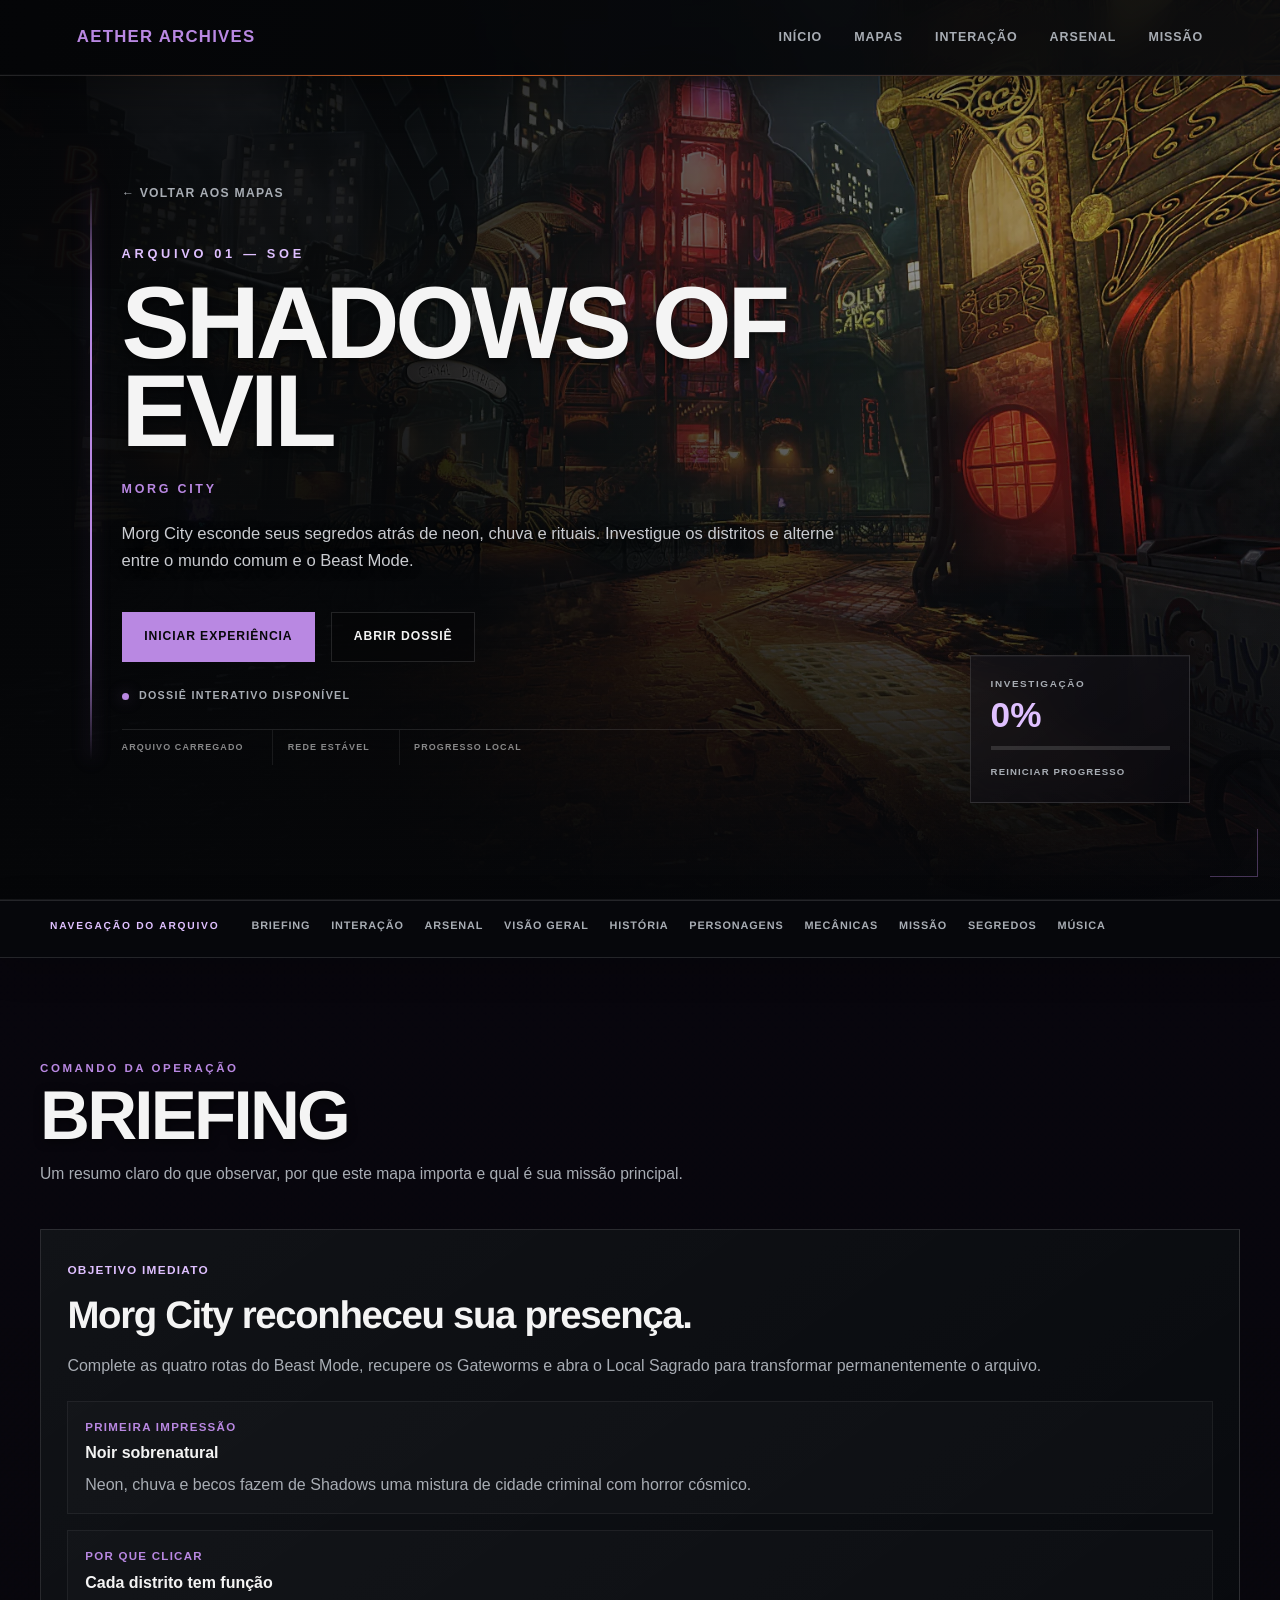
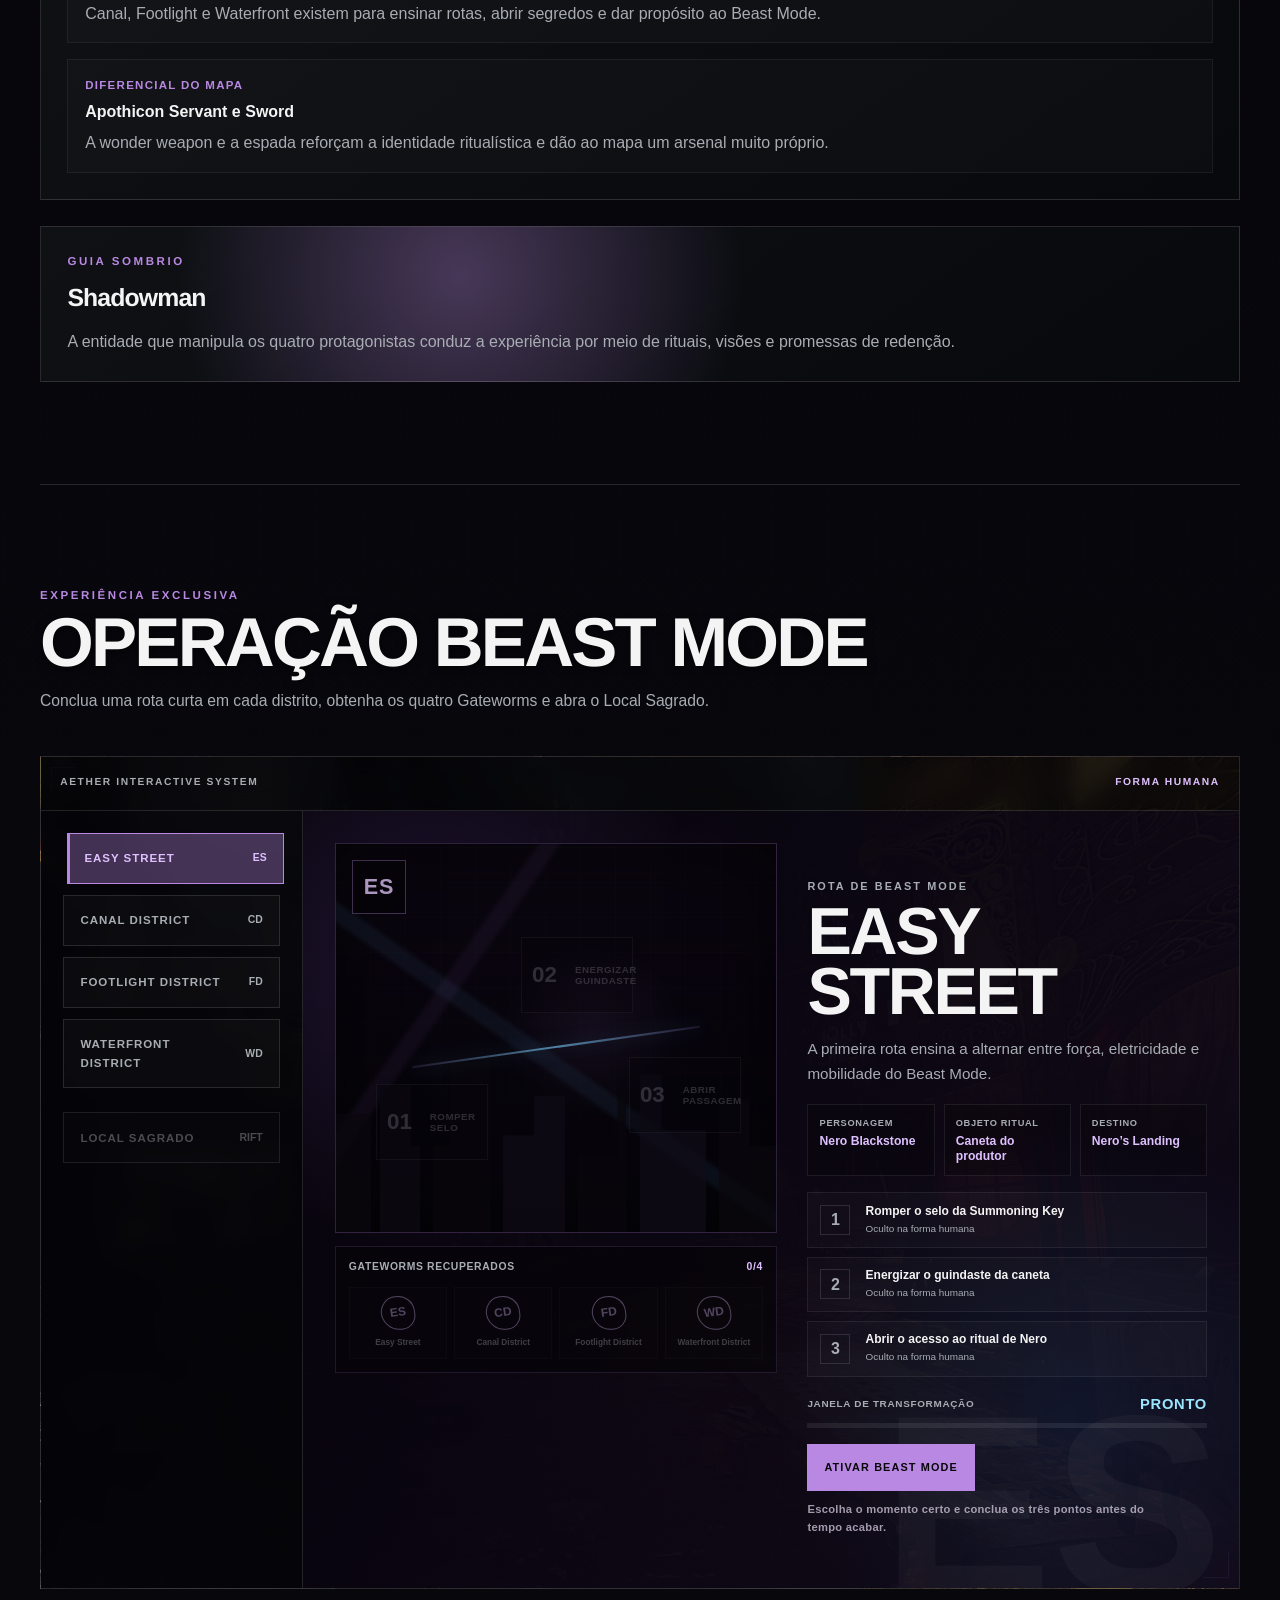
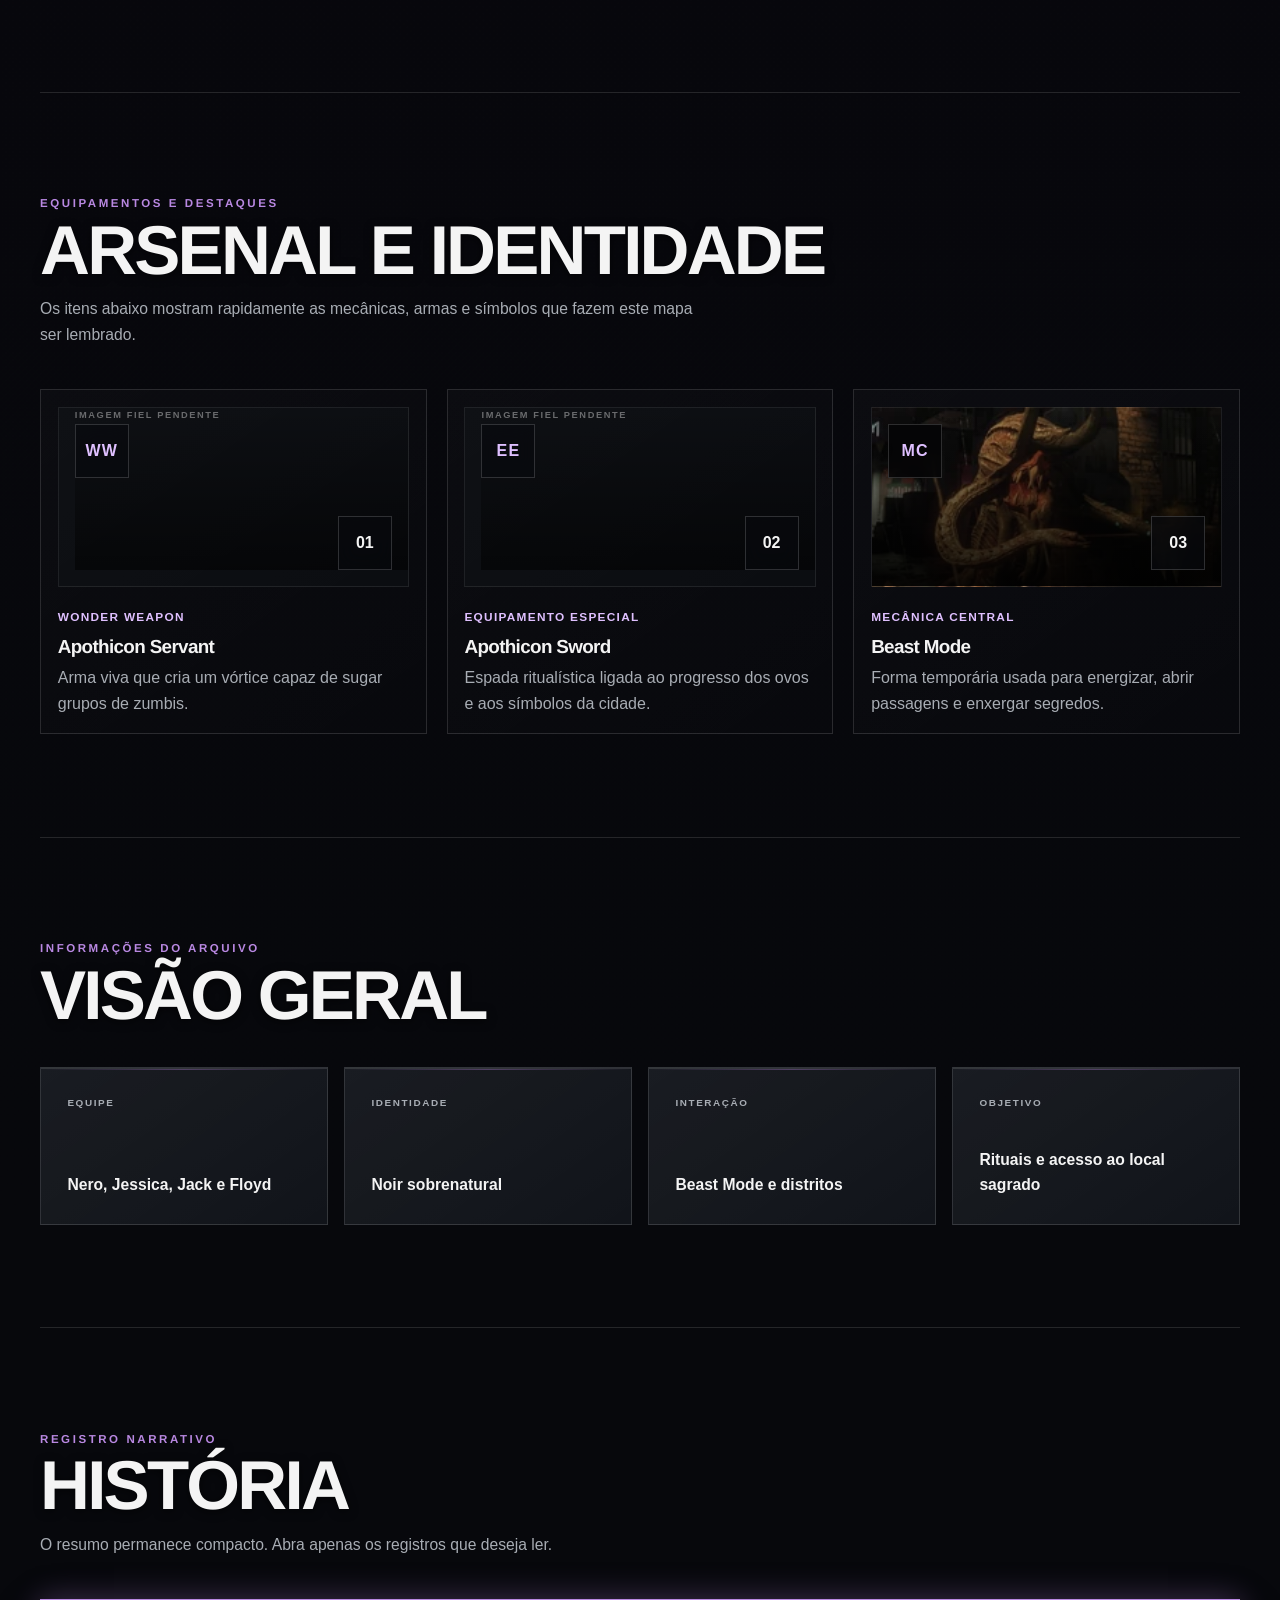
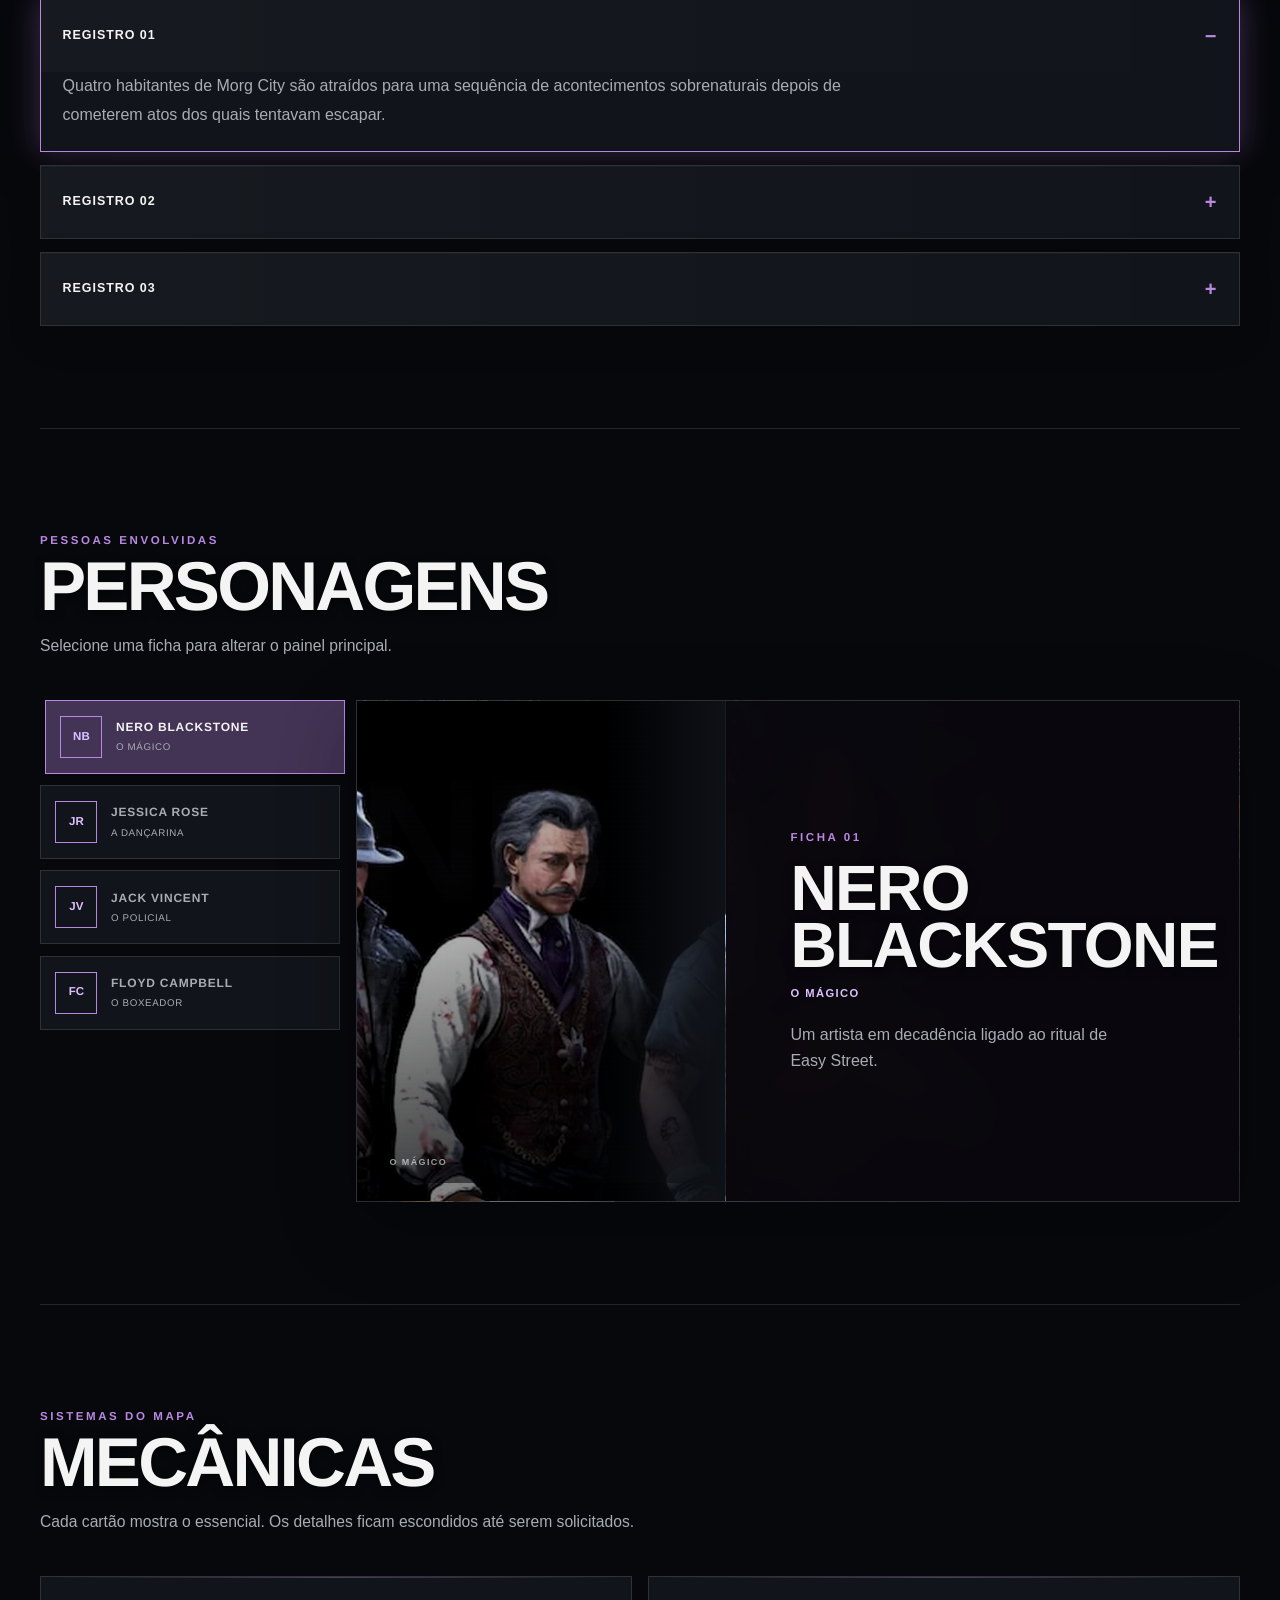
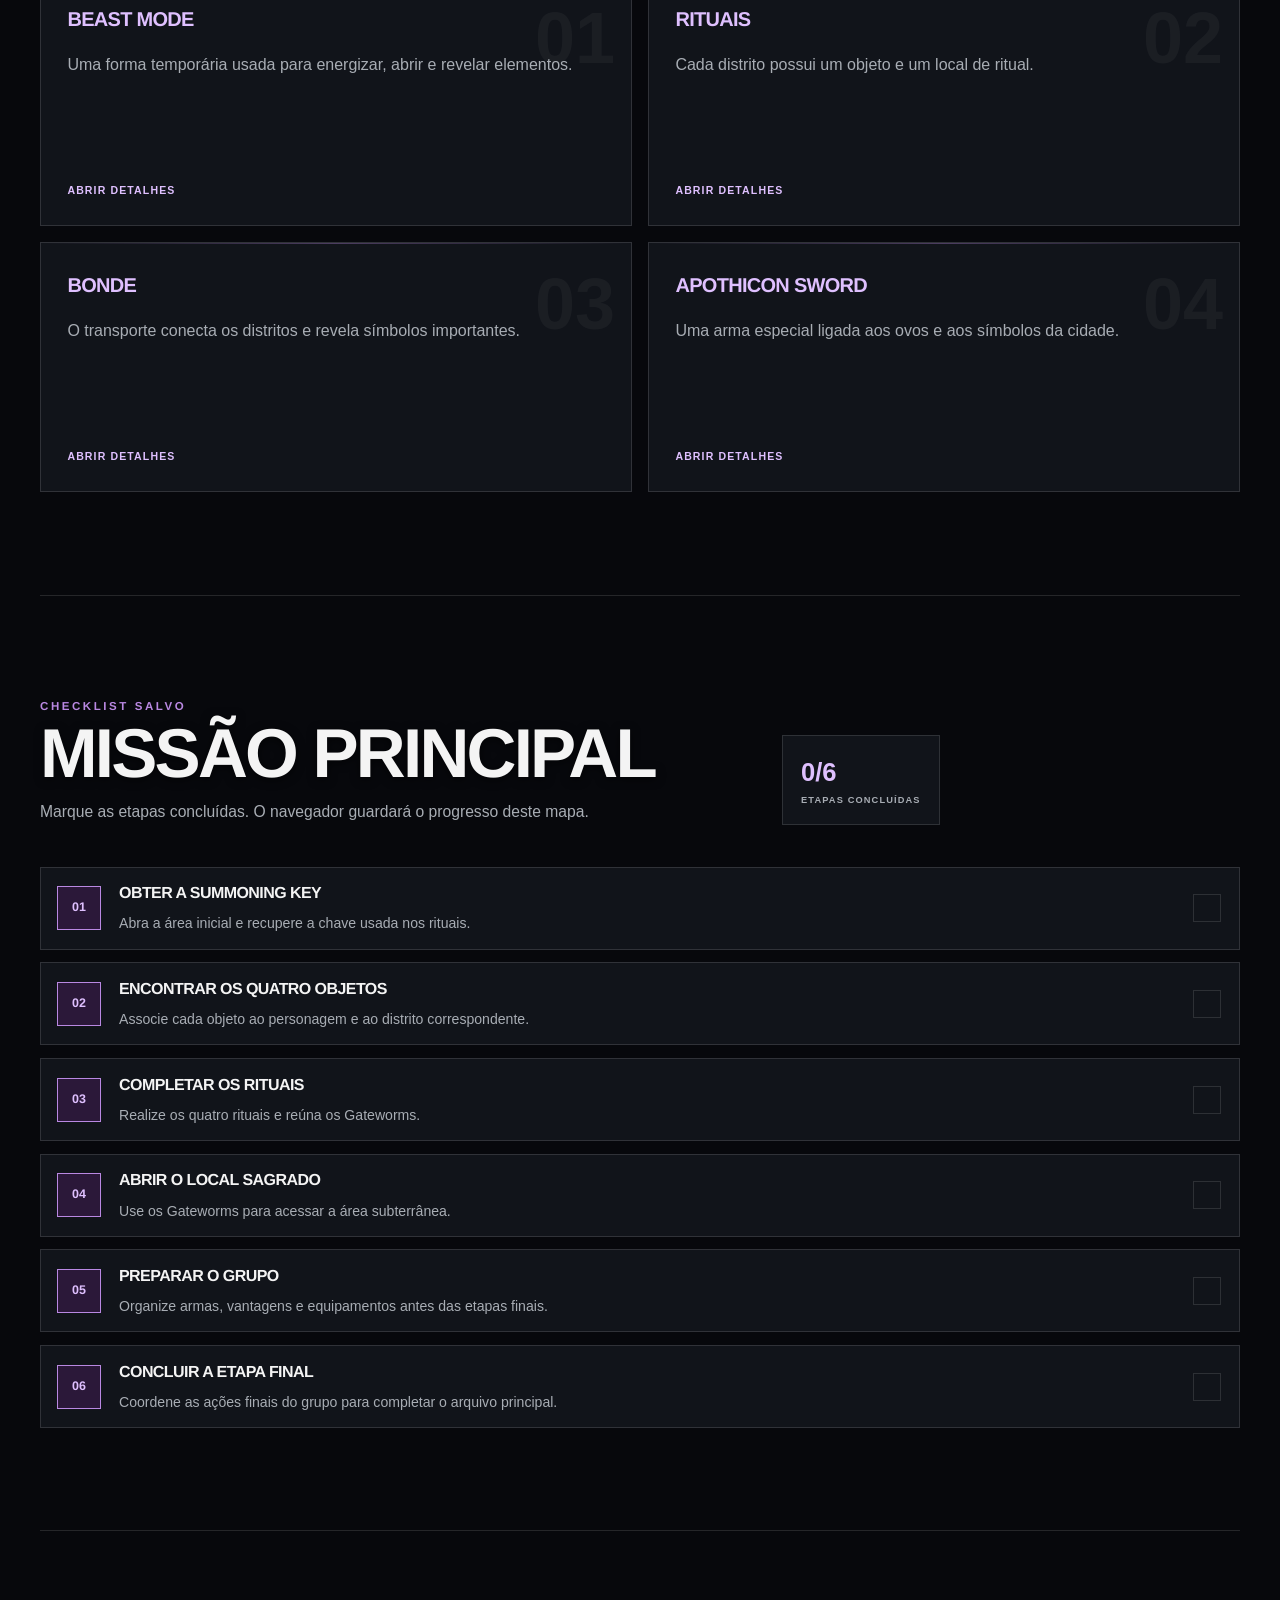
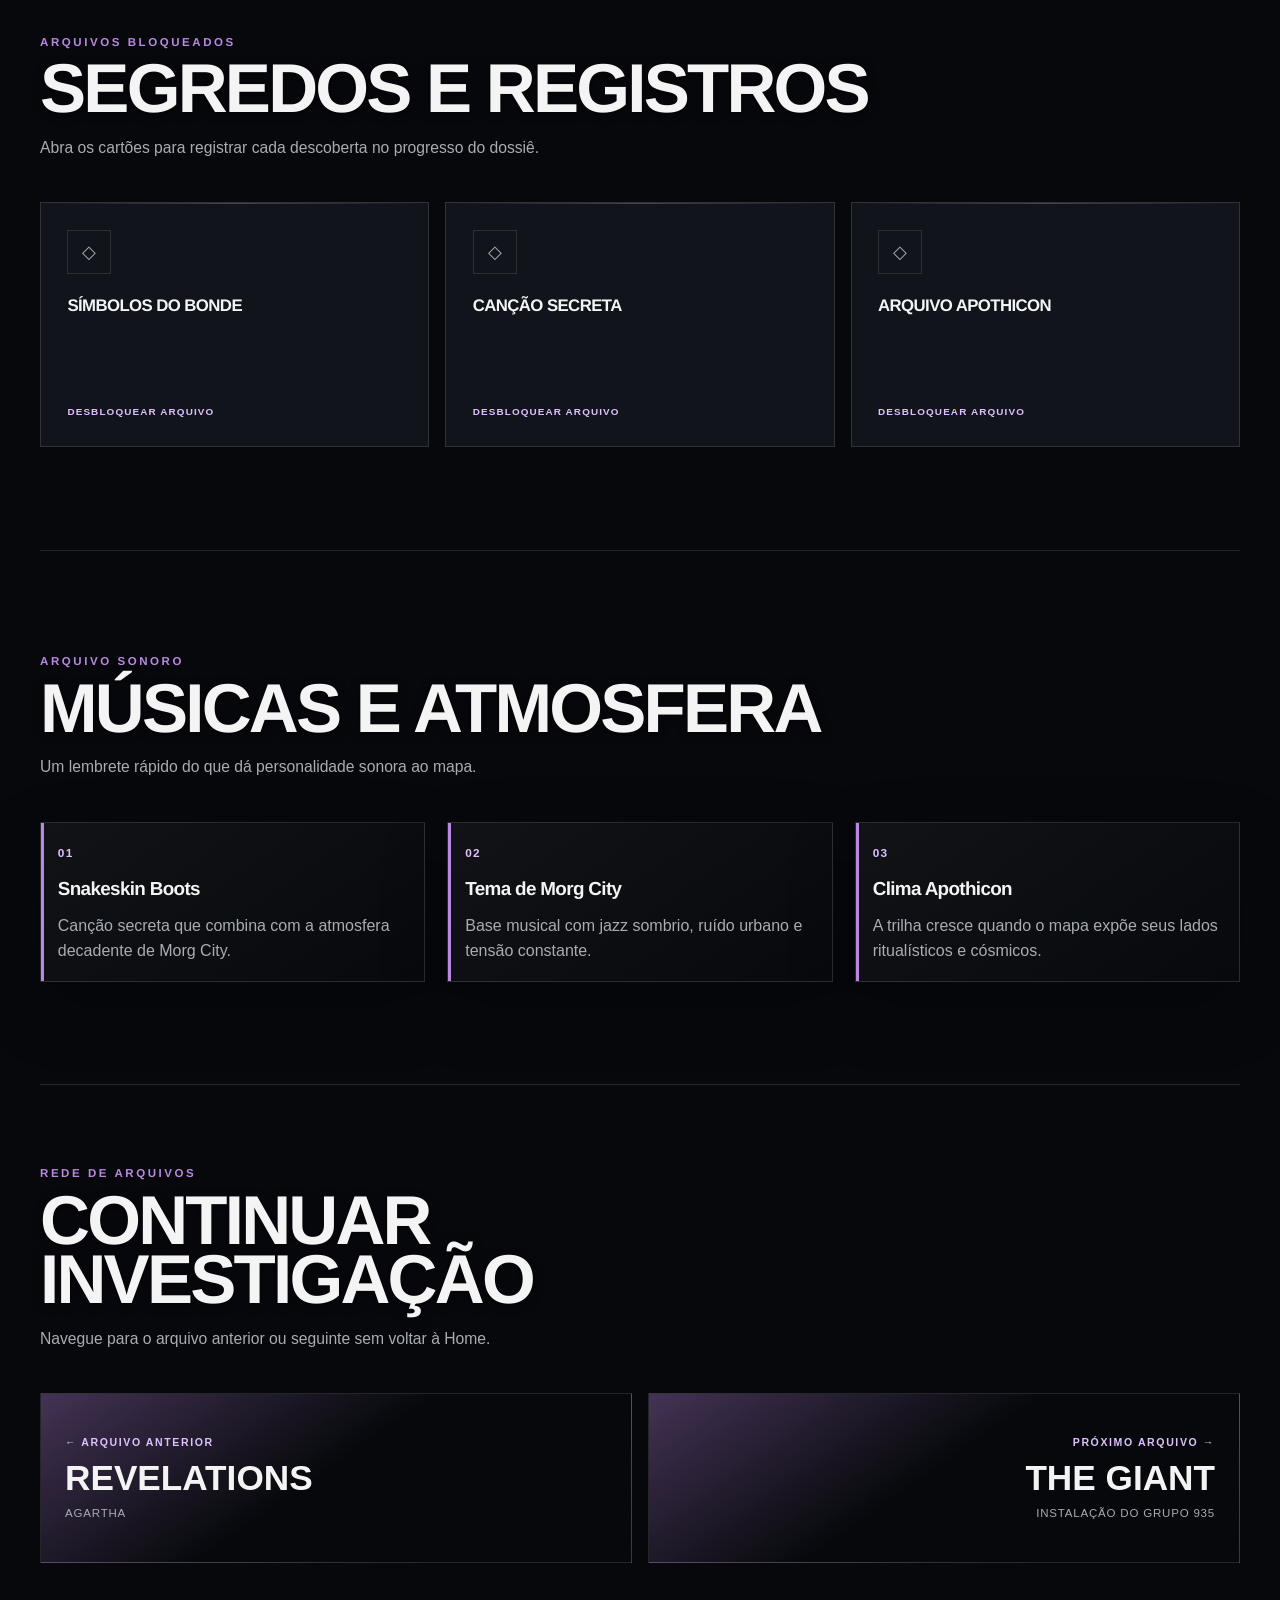
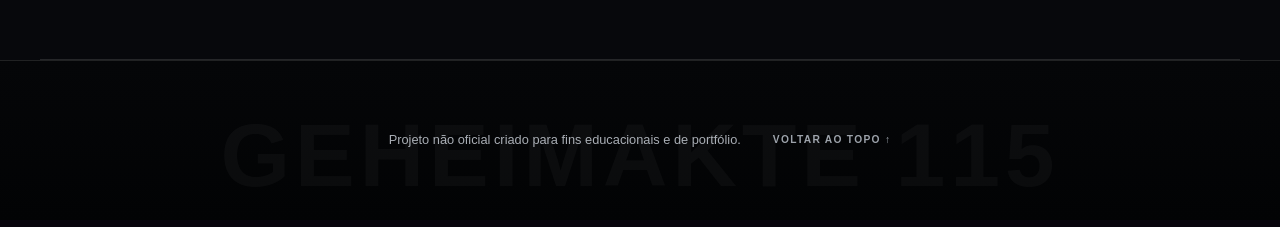
==== commit d9133f62: "Atualiza projeto Aether Archives" ====
--- a/mapa.html
+++ b/mapa.html
@@ -1,59 +1,61 @@
-from pathlib import Path
-
-html = """<!DOCTYPE html>
+<!DOCTYPE html>
 <html lang="pt-BR">
 <head>
     <meta charset="UTF-8">
-
-    <meta
-        name="viewport"
-        content="width=device-width, initial-scale=1.0"
-    >
-
+    <meta name="viewport" content="width=device-width, initial-scale=1.0">
+    <meta name="theme-color" id="theme-color" content="#08050d">
+    <meta name="color-scheme" content="dark">
+    <link rel="icon" href="assets/images/favicon.svg" type="image/svg+xml">
     <meta
         name="description"
-        content="Dossiê completo dos mapas de Call of Duty: Black Ops III Zombies."
+        id="page-description"
+        content="Dossiê interativo dos mapas de Call of Duty: Black Ops III Zombies."
     >
 
+    <meta property="og:type" content="website">
+    <meta property="og:title" id="og-title" content="Dossiê do mapa | Aether Archives">
+    <meta property="og:description" id="og-description" content="Dossiê interativo dos mapas de Call of Duty: Black Ops III Zombies.">
     <title>Dossiê do mapa | Aether Archives</title>
-
+<script>document.documentElement.classList.add("js");</script>
     <link rel="stylesheet" href="css/global.css">
     <link rel="stylesheet" href="css/map.css">
-    <link rel="stylesheet" href="css/interactions.css"><link rel="stylesheet" href="css/map.css">
-
-    
-'   <script src="js/map-details.js" defer></script>
-    <script
-    src="js/components/character-selector.js"
-    defer
-    ></script>
+
+    <script src="js/map-data.js" defer></script>
+    <script src="js/map.details.js" defer></script>
 </head>
-
 <body class="map-page">
-    <header class="header">
-        <a class="logo" href="index.html">
+    <a class="skip-link" href="#map-content">Pular para o conteúdo</a>
+    <header class="header" id="site-header">
+        <span class="header-scroll-progress" id="header-scroll-progress" aria-hidden="true"></span>
+        <a class="logo" href="index.html#inicio">
             Aether Archives
         </a>
 
-        <nav class="navigation" aria-label="Navegação principal">
+        <button class="navigation-toggle" id="navigation-toggle" type="button" aria-expanded="false" aria-controls="main-navigation" aria-label="Abrir menu">
+            <span></span><span></span><span></span>
+        </button>
+
+        <nav class="navigation" id="main-navigation" aria-label="Navegação principal">
             <a href="index.html#inicio">Início</a>
             <a href="index.html#mapas">Mapas</a>
-            <a href="index.html#personagens">Personagens</a>
-            <a href="index.html#cronologia">Cronologia</a>
+            <a href="#interacao">Interação</a>
+            <a href="#arsenal">Arsenal</a>
+            <a href="#missao-principal">Missão</a>
         </nav>
     </header>
 
     <main id="map-content">
-        <!-- Apresentação principal do mapa -->
         <section class="map-hero" id="map-hero">
-            <div class="map-hero-overlay"></div>
+            <div class="map-hero-overlay" aria-hidden="true"></div>
+            <div class="map-scan-lines" aria-hidden="true"></div>
+            <div class="map-ambient-layer" id="map-ambient-layer" aria-hidden="true"></div>
 
             <div class="map-hero-content">
                 <a class="map-back-link" href="index.html#mapas">
                     ← Voltar aos mapas
                 </a>
 
-                <p class="map-file" id="map-file">
+                <p class="map-file-label" id="map-file">
                     Carregando arquivo...
                 </p>
 
@@ -62,257 +64,237 @@
                 </h1>
 
                 <p class="map-location" id="map-location"></p>
-
-                <p
-                    class="map-introduction"
-                    id="map-introduction"
-                ></p>
+                <p class="map-introduction" id="map-introduction"></p>
 
                 <div class="map-hero-actions">
-                    <a
-                        class="button button-primary"
-                        href="#visao-geral"
-                    >
+                    <a class="button button-primary" href="#briefing">
+                        Iniciar experiência
+                    </a>
+
+                    <a class="button button-secondary" href="#visao-geral">
                         Abrir dossiê
                     </a>
-
-                    <a
-                        class="button button-secondary"
-                        href="#missao-principal"
-                    >
-                        Missão principal
-                    </a>
-                </div>
-            </div>
-        </section>
-
-        <!-- Navegação interna do dossiê -->
+                </div>
+
+                <div class="map-hero-status">
+                    <span class="map-status-light" aria-hidden="true"></span>
+                    <span id="map-status">Aguardando dados...</span>
+                </div>
+
+                <div class="map-hero-telemetry" aria-label="Telemetria do dossiê">
+                    <span>Arquivo carregado</span>
+                    <span>Rede estável</span>
+                    <span>Progresso local</span>
+                </div>
+            </div>
+
+            <aside class="map-progress-panel" aria-label="Progresso do dossiê">
+                <span class="map-progress-label">Investigação</span>
+                <strong id="map-progress-value">0%</strong>
+                <div class="map-progress-track" aria-hidden="true">
+                    <span id="map-progress-bar"></span>
+                </div>
+                <button class="map-reset-button" id="map-reset-button" type="button">
+                    Reiniciar progresso
+                </button>
+            </aside>
+        </section>
+
         <nav class="map-index" aria-label="Seções do dossiê">
             <div class="map-index-content">
-                <span class="map-index-title">
-                    Navegação do arquivo
-                </span>
+                <span class="map-index-title">Navegação do arquivo</span>
 
                 <div class="map-index-links">
+                    <a href="#briefing">Briefing</a>
+                    <a href="#interacao">Interação</a>
+                    <a href="#arsenal">Arsenal</a>
                     <a href="#visao-geral">Visão geral</a>
                     <a href="#historia">História</a>
-                    <a href="#criacao">Criação</a>
                     <a href="#personagens-do-mapa">Personagens</a>
                     <a href="#mecanicas">Mecânicas</a>
-                    <a href="#musica">Músicas</a>
-                    <a href="#conexoes">Conexões</a>
+                    <a href="#missao-principal">Missão</a>
                     <a href="#segredos">Segredos</a>
-                    <a href="#missao-principal">Missão principal</a>
-                    <a href="#fontes">Fontes</a>
+                    <a href="#musica">Música</a>
                 </div>
             </div>
         </nav>
 
-        <!-- Visão geral -->
+        <section class="map-section" id="briefing">
+            <div class="map-section-heading">
+                <p class="section-label">Comando da operação</p>
+                <h2>Briefing</h2>
+                <p class="map-section-description">
+                    Um resumo claro do que observar, por que este mapa importa e qual é sua missão principal.
+                </p>
+            </div>
+
+            <div class="briefing-grid">
+                <article class="directive-card">
+                    <span class="directive-kicker">Objetivo imediato</span>
+                    <h3 id="map-directive-title">Aguardando diretiva</h3>
+                    <p id="map-directive"></p>
+                    <ul class="directive-points" id="map-spotlights"></ul>
+                </article>
+
+                <article class="presence-card" id="map-presence-card">
+                    <div class="presence-badge">Presença viva</div>
+                    <div class="presence-visual" id="map-presence-visual" aria-hidden="true">
+                        <span class="presence-core"></span>
+                    </div>
+                    <div class="presence-copy">
+                        <p class="section-label" id="presence-subtitle">Aguardando entidade...</p>
+                        <h3 id="presence-title">Aguardando presença...</h3>
+                        <p id="presence-description"></p>
+                    </div>
+                </article>
+            </div>
+        </section>
+
+        <section class="map-section map-interaction-section" id="interacao">
+            <div class="map-section-heading">
+                <p class="section-label">Experiência exclusiva</p>
+                <h2 id="interaction-title">Console do mapa</h2>
+                <p class="map-section-description" id="interaction-description">
+                    Carregando interação...
+                </p>
+            </div>
+
+            <div id="map-interaction" aria-live="polite">
+                <div class="map-loading-card">Inicializando console...</div>
+            </div>
+        </section>
+
+        <section class="map-section" id="arsenal">
+            <div class="map-section-heading">
+                <p class="section-label">Equipamentos e destaques</p>
+                <h2>Arsenal e identidade</h2>
+                <p class="map-section-description">
+                    Os itens abaixo mostram rapidamente as mecânicas, armas e símbolos que fazem este mapa ser lembrado.
+                </p>
+            </div>
+
+            <div class="arsenal-grid" id="map-arsenal">
+                <div class="map-loading-card">Carregando arsenal...</div>
+            </div>
+        </section>
+
         <section class="map-section" id="visao-geral">
             <div class="map-section-heading">
-                <p class="section-label">
-                    Informações do arquivo
-                </p>
-
+                <p class="section-label">Informações do arquivo</p>
                 <h2>Visão geral</h2>
             </div>
 
-            <div
-                class="map-overview-grid"
-                id="map-overview"
-                aria-live="polite"
-            >
-                <p>Carregando informações...</p>
-            </div>
-        </section>
-
-        <!-- História -->
+            <div class="map-overview-grid" id="map-overview">
+                <div class="map-loading-card">Carregando informações...</div>
+            </div>
+        </section>
+
         <section class="map-section" id="historia">
             <div class="map-section-heading">
-                <p class="section-label">
-                    Registro narrativo
-                </p>
-
+                <p class="section-label">Registro narrativo</p>
                 <h2>História</h2>
-            </div>
-
-            <div class="map-text-content" id="map-story">
-                <p>Carregando história...</p>
-            </div>
-        </section>
-
-        <!-- Proposta criativa -->
-        <section class="map-section" id="criacao">
-            <div class="map-section-heading">
-                <p class="section-label">
-                    Bastidores da Treyarch
-                </p>
-
-                <h2>Conceito e criação</h2>
-            </div>
-
-            <div class="map-text-content" id="map-development">
-                <p>
-                    Carregando informações de desenvolvimento...
-                </p>
-            </div>
-        </section>
-
-        <!-- Personagens -->
+                <p class="map-section-description">
+                    O resumo permanece compacto. Abra apenas os registros que deseja ler.
+                </p>
+            </div>
+
+            <div class="map-accordion-list" id="map-story">
+                <div class="map-loading-card">Carregando registros...</div>
+            </div>
+        </section>
+
         <section class="map-section" id="personagens-do-mapa">
             <div class="map-section-heading">
-                <p class="section-label">
-                    Pessoas envolvidas
-                </p>
-
+                <p class="section-label">Pessoas envolvidas</p>
                 <h2>Personagens</h2>
-
-                <p class="map-section-description">
-                    História, personalidade, crimes, atores,
-                    arquétipos e possíveis inspirações.
-                </p>
-            </div>
-
-            <div class="map-character-grid" id="map-characters">
-                <p>Carregando personagens...</p>
-            </div>
-        </section>
-
-        <!-- Mecânicas -->
+                <p class="map-section-description">
+                    Selecione uma ficha para alterar o painel principal.
+                </p>
+            </div>
+
+            <div id="map-characters">
+                <div class="map-loading-card">Carregando personagens...</div>
+            </div>
+        </section>
+
         <section class="map-section" id="mecanicas">
             <div class="map-section-heading">
-                <p class="section-label">
-                    Sistemas do mapa
-                </p>
-
+                <p class="section-label">Sistemas do mapa</p>
                 <h2>Mecânicas</h2>
-            </div>
-
-            <div
-                class="map-mechanics-grid"
-                id="map-mechanics-list"
-            >
-                <p>Carregando mecânicas...</p>
-            </div>
-        </section>
-
-        <!-- Música -->
+                <p class="map-section-description">
+                    Cada cartão mostra o essencial. Os detalhes ficam escondidos até serem solicitados.
+                </p>
+            </div>
+
+            <div class="map-mechanics-grid" id="map-mechanics-list">
+                <div class="map-loading-card">Carregando mecânicas...</div>
+            </div>
+        </section>
+
+        <section class="map-section" id="missao-principal">
+            <div class="map-section-heading map-quest-heading">
+                <div>
+                    <p class="section-label">Checklist salvo</p>
+                    <h2>Missão principal</h2>
+                    <p class="map-section-description">
+                        Marque as etapas concluídas. O navegador guardará o progresso deste mapa.
+                    </p>
+                </div>
+
+                <div class="quest-summary" aria-live="polite">
+                    <strong id="quest-completed-count">0/0</strong>
+                    <span>etapas concluídas</span>
+                </div>
+            </div>
+
+            <div class="quest-steps" id="map-quest-steps">
+                <div class="map-loading-card">Carregando missão...</div>
+            </div>
+        </section>
+
+        <section class="map-section" id="segredos">
+            <div class="map-section-heading">
+                <p class="section-label">Arquivos bloqueados</p>
+                <h2>Segredos e registros</h2>
+                <p class="map-section-description">
+                    Abra os cartões para registrar cada descoberta no progresso do dossiê.
+                </p>
+            </div>
+
+            <div class="map-secret-grid" id="map-secrets">
+                <div class="map-loading-card">Carregando arquivos...</div>
+            </div>
+        </section>
+
         <section class="map-section" id="musica">
             <div class="map-section-heading">
-                <p class="section-label">
-                    Arquivo sonoro
-                </p>
-
-                <h2>Músicas e trilha sonora</h2>
-
-                <p class="map-section-description">
-                    Canções secretas, temas instrumentais,
-                    compositores e relação da música com a
-                    atmosfera do mapa.
-                </p>
-            </div>
-
-            <div class="map-soundtrack-list" id="map-soundtrack">
-                <p>Carregando trilha sonora...</p>
-            </div>
-        </section>
-
-        <!-- Conexões -->
-        <section class="map-section" id="conexoes">
-            <div class="map-section-heading">
-                <p class="section-label">
-                    Universo Aether
-                </p>
-
-                <h2>Conexões com outros mapas</h2>
-            </div>
-
-            <div
-                class="map-connections-list"
-                id="map-connections"
-            >
-                <p>Carregando conexões...</p>
-            </div>
-        </section>
-
-        <!-- Segredos -->
-        <section class="map-section" id="segredos">
-            <div class="map-section-heading">
-                <p class="section-label">
-                    Registros ocultos
-                </p>
-
-                <h2>Segredos e mistérios</h2>
-
-                <p class="map-section-description">
-                    Easter eggs menores, mensagens escondidas,
-                    símbolos, rádios, documentos e teorias.
-                </p>
-            </div>
-
-            <div class="map-secrets-list" id="map-secrets">
-                <p>Carregando segredos...</p>
-            </div>
-        </section>
-
-        <!-- Missão principal -->
-        <section class="map-section" id="missao-principal">
-            <div class="map-section-heading">
-                <p class="section-label">
-                    Easter egg principal
-                </p>
-
-                <h2 id="map-main-quest">
-                    Missão principal
-                </h2>
-
-                <p
-                    class="map-section-description"
-                    id="map-quest-warning"
-                >
-                    Carregando requisitos...
-                </p>
-            </div>
-
-            <div class="map-quest-steps" id="map-quest-steps">
-                <p>Carregando etapas...</p>
-            </div>
-        </section>
-
-        <!-- Fontes -->
-        <section class="map-section" id="fontes">
-            <div class="map-section-heading">
-                <p class="section-label">
-                    Verificação do arquivo
-                </p>
-
-                <h2>Fontes da pesquisa</h2>
-
-                <p class="map-section-description">
-                    Referências utilizadas para diferenciar
-                    informações confirmadas, interpretações e
-                    teorias da comunidade.
-                </p>
-            </div>
-
-            <div class="map-sources-list" id="map-sources">
-                <p>Carregando fontes...</p>
-            </div>
-        </section>
-
-        <!-- Mensagem de erro -->
+                <p class="section-label">Arquivo sonoro</p>
+                <h2>Músicas e atmosfera</h2>
+                <p class="map-section-description">
+                    Um lembrete rápido do que dá personalidade sonora ao mapa.
+                </p>
+            </div>
+
+            <div class="soundtrack-grid" id="map-soundtrack">
+                <div class="map-loading-card">Carregando trilha...</div>
+            </div>
+        </section>
+
+        <section class="map-section map-switcher-section" id="navegacao-mapas" aria-label="Continuar pelos arquivos">
+            <div class="map-section-heading">
+                <p class="section-label">Rede de arquivos</p>
+                <h2>Continuar investigação</h2>
+                <p class="map-section-description">Navegue para o arquivo anterior ou seguinte sem voltar à Home.</p>
+            </div>
+            <div class="map-switcher" id="map-switcher"></div>
+        </section>
+
         <section class="map-error" id="map-error" hidden>
             <h1>Arquivo não encontrado</h1>
-
             <p>
-                Não foi possível encontrar as informações deste mapa.
+                Não foi possível carregar este mapa. Confirme se o projeto está aberto pelo Live Server.
             </p>
-
-            <a
-                class="button button-primary"
-                href="index.html#mapas"
-            >
+            <a class="button button-primary" href="index.html#mapas">
                 Voltar aos mapas
             </a>
         </section>
@@ -320,25 +302,14 @@
         <noscript>
             <section class="map-error">
                 <h1>JavaScript desativado</h1>
-
-                <p>
-                    Ative o JavaScript do navegador para carregar
-                    o conteúdo do dossiê.
-                </p>
+                <p>Ative o JavaScript para carregar o dossiê interativo.</p>
             </section>
         </noscript>
     </main>
 
     <footer class="footer">
-        <p>
-            Projeto não oficial criado para fins educacionais
-            e de portfólio.
-        </p>
+        <p>Projeto não oficial criado para fins educacionais e de portfólio.</p>
+        <a class="footer-top-link" href="#map-hero">Voltar ao topo ↑</a>
     </footer>
 </body>
 </html>
-"""
-
-path = Path("/mnt/data/mapa.html")
-path.write_text(html, encoding="utf-8")
-print(path)
--- a/css/global.css
+++ b/css/global.css
@@ -43,15 +43,21 @@
 
     background:
         radial-gradient(
-            circle at top,
+            circle at 15% 10%,
+            rgba(77, 181, 217, 0.05),
+            transparent 28%
+        ),
+        radial-gradient(
+            circle at 80% 0%,
             rgba(242, 106, 33, 0.08),
-            transparent 35%
+            transparent 32%
         ),
         var(--background);
 
     color: var(--text);
 
     font-family:
+        Inter,
         Arial,
         Helvetica,
         sans-serif;
@@ -59,11 +65,30 @@
     line-height: 1.6;
 }
 
+button,
+a {
+    -webkit-tap-highlight-color: transparent;
+}
+
+button {
+    font: inherit;
+}
+
 a {
     color: inherit;
     text-decoration: none;
 }
 
+img {
+    display: block;
+    max-width: 100%;
+}
+
+::selection {
+    background: var(--primary);
+    color: #070707;
+}
+
 
 /* =========================
    CABEÇALHO
@@ -71,7 +96,6 @@
 
 .header {
     position: fixed;
-
     top: 0;
     left: 0;
     z-index: 1000;
@@ -85,17 +109,17 @@
 
     padding: 0 6%;
 
-    background: rgba(5, 6, 8, 0.88);
+    background: rgba(5, 6, 8, 0.86);
     border-bottom: 1px solid var(--border);
 
-    backdrop-filter: blur(12px);
+    backdrop-filter: blur(15px);
 }
 
 .logo {
     color: var(--primary);
 
-    font-size: 1.15rem;
-    font-weight: 800;
+    font-size: 1.05rem;
+    font-weight: 900;
     letter-spacing: 0.12rem;
     text-transform: uppercase;
 }
@@ -111,8 +135,8 @@
 
     color: var(--text-muted);
 
-    font-size: 0.9rem;
-    font-weight: 700;
+    font-size: 0.78rem;
+    font-weight: 800;
     letter-spacing: 0.08rem;
     text-transform: uppercase;
 
@@ -136,12 +160,14 @@
     transition: width 0.3s ease;
 }
 
-.navigation a:hover {
+.navigation a:hover,
+.navigation a:focus-visible {
     color: var(--text);
     transform: translateY(-2px);
 }
 
-.navigation a:hover::after {
+.navigation a:hover::after,
+.navigation a:focus-visible::after {
     width: 100%;
 }
 
@@ -152,6 +178,8 @@
 
 .hero {
     position: relative;
+    isolation: isolate;
+    overflow: hidden;
 
     min-height: 100vh;
 
@@ -170,16 +198,45 @@
         ),
         linear-gradient(
             0deg,
-            rgba(5, 6, 8, 0.9) 0%,
-            transparent 45%
+            rgba(5, 6, 8, 0.96) 0%,
+            transparent 48%
         ),
-        url("../assets/images/hero-home-bo3.png");
+        url("../assets/images/hero-home-bo3.webp");
 
     background-size: cover;
     background-position: 65% center;
     background-repeat: no-repeat;
 }
 
+.hero::after {
+    content: "";
+
+    position: absolute;
+    inset: auto 0 0;
+    z-index: -1;
+
+    height: 26%;
+
+    background: linear-gradient(transparent, var(--background));
+}
+
+.hero-noise {
+    position: absolute;
+    inset: 0;
+    z-index: -1;
+
+    opacity: 0.24;
+    pointer-events: none;
+
+    background-image:
+        repeating-linear-gradient(
+            0deg,
+            transparent 0,
+            transparent 3px,
+            rgba(255, 255, 255, 0.015) 4px
+        );
+}
+
 .hero-content {
     position: relative;
     z-index: 1;
@@ -193,17 +250,49 @@
 
     color: var(--primary);
 
-    font-size: 0.9rem;
-    font-weight: 800;
+    font-size: 0.82rem;
+    font-weight: 900;
     letter-spacing: 0.28rem;
     text-transform: uppercase;
 }
 
-.hero h1 {
+.hero-file-number,
+.animated-letter {
+    position: relative;
+    display: inline-block;
+    isolation: isolate;
+
+    color: var(--primary);
+}
+
+.hero-file-number::before,
+.hero-file-number::after,
+.animated-letter::before,
+.animated-letter::after {
+    content: attr(data-text);
+
+    position: absolute;
+    inset: 0;
+
+    opacity: 0;
+    pointer-events: none;
+}
+
+.hero-file-number::before,
+.animated-letter::before {
+    color: var(--aether-blue);
+}
+
+.hero-file-number::after,
+.animated-letter::after {
+    color: var(--primary-light);
+}
+
+.hero-title {
     max-width: 760px;
 
-    font-size: clamp(3rem, 7vw, 6.5rem);
-    line-height: 0.95;
+    font-size: clamp(3.2rem, 7vw, 6.6rem);
+    line-height: 0.92;
 
     letter-spacing: -0.22rem;
     text-transform: uppercase;
@@ -217,301 +306,27 @@
     display: block;
 }
 
-
-/* =========================
-   FALHA DE SINAL DO TÍTULO
-========================= */
-
-.animated-letter,
+.animated-letter-first {
+    animation: signal-glitch 7s 1.8s infinite;
+}
+
+.animated-letter-second {
+    animation: signal-glitch 7s 2.1s infinite;
+}
+
 .hero-file-number {
-    position: relative;
-
-    display: inline-block;
-    isolation: isolate;
-
-    color: var(--primary);
-
-    text-shadow:
-        0 0 8px rgba(242, 106, 33, 0.55),
-        0 0 22px rgba(242, 106, 33, 0.25);
-
-    animation:
-        signal-glitch-main 14s steps(1, end) infinite;
-}
-
-.animated-letter::before,
-.animated-letter::after,
-.hero-file-number::before,
-.hero-file-number::after {
-    content: attr(data-text);
-
-    position: absolute;
-    inset: 0;
-
-    pointer-events: none;
-    opacity: 0;
-}
-
-.animated-letter::before,
-.hero-file-number::before {
-    color: var(--primary-light);
-
-    text-shadow:
-        -3px 0 rgba(255, 70, 30, 0.75);
-
-    animation:
-        signal-glitch-left 14s steps(1, end) infinite;
-}
-
-.animated-letter::after,
-.hero-file-number::after {
-    color: var(--aether-blue);
-
-    text-shadow:
-        3px 0 rgba(77, 181, 217, 0.8);
-
-    animation:
-        signal-glitch-right 14s steps(1, end) infinite;
-}
-
-.animated-letter-second,
-.animated-letter-second::before,
-.animated-letter-second::after {
-    animation-delay: -4.6s;
-}
-
-.hero-file-number,
-.hero-file-number::before,
-.hero-file-number::after {
-    animation-delay: -9.2s;
-}
-
-@keyframes signal-glitch-main {
-    0%,
-    72%,
-    81%,
-    100% {
-        opacity: 1;
-        transform: translate(0);
-        filter: none;
-    }
-
-    73% {
-        opacity: 0.4;
-
-        transform:
-            translateX(-2px)
-            skewX(-5deg);
-
-        filter:
-            contrast(1.8)
-            brightness(1.2);
-    }
-
-    74% {
-        opacity: 1;
-        transform: translateX(3px);
-    }
-
-    75% {
-        opacity: 0.2;
-        transform: translateX(-1px);
-    }
-
-    76% {
-        opacity: 1;
-
-        transform:
-            translateX(2px)
-            skewX(4deg);
-
-        filter:
-            contrast(1.5)
-            brightness(1.5);
-    }
-
-    77% {
-        opacity: 0.55;
-        transform: translateX(-3px);
-    }
-
-    78% {
-        opacity: 1;
-        transform: translateX(2px);
-    }
-
-    79% {
-        opacity: 0.65;
-        transform: translateX(-1px);
-    }
-
-    80% {
-        opacity: 1;
-        transform: translate(0);
-        filter: none;
-    }
-}
-
-@keyframes signal-glitch-left {
-    0%,
-    72%,
-    81%,
-    100% {
-        opacity: 0;
-        transform: translate(0);
-
-        clip-path:
-            inset(0 0 100% 0);
-    }
-
-    73% {
-        opacity: 0.85;
-        transform: translateX(-4px);
-
-        clip-path:
-            inset(10% 0 58% 0);
-    }
-
-    74% {
-        opacity: 0.3;
-        transform: translateX(2px);
-
-        clip-path:
-            inset(68% 0 8% 0);
-    }
-
-    75% {
-        opacity: 0.65;
-        transform: translateX(3px);
-
-        clip-path:
-            inset(55% 0 18% 0);
-    }
-
-    77% {
-        opacity: 0.8;
-        transform: translateX(-2px);
-
-        clip-path:
-            inset(72% 0 5% 0);
-    }
-
-    79% {
-        opacity: 0;
-    }
-}
-
-@keyframes signal-glitch-right {
-    0%,
-    72%,
-    81%,
-    100% {
-        opacity: 0;
-        transform: translate(0);
-
-        clip-path:
-            inset(100% 0 0 0);
-    }
-
-    73% {
-        opacity: 0.35;
-        transform: translateX(-2px);
-
-        clip-path:
-            inset(15% 0 64% 0);
-    }
-
-    74% {
-        opacity: 0.8;
-        transform: translateX(4px);
-
-        clip-path:
-            inset(40% 0 35% 0);
-    }
-
-    76% {
-        opacity: 0.45;
-        transform: translateX(-3px);
-
-        clip-path:
-            inset(5% 0 76% 0);
-    }
-
-    78% {
-        opacity: 0.85;
-        transform: translateX(2px);
-
-        clip-path:
-            inset(63% 0 12% 0);
-    }
-
-    80% {
-        opacity: 0;
-    }
-}
-
-
-/* =========================
-   ENTRADA DA PÁGINA INICIAL
-========================= */
-
-.hero-file,
-.hero-title,
-.hero-description,
-.hero-actions {
-    opacity: 0;
-
-    animation:
-        hero-content-entry 0.9s ease forwards;
-}
-
-.hero-file {
-    animation-delay: 0.15s;
-}
-
-.hero-title {
-    animation-delay: 0.4s;
+    animation: signal-glitch-small 6.6s 2.4s infinite;
 }
 
 .hero-description {
-    animation-delay: 0.7s;
-}
-
-.hero-actions {
-    animation-delay: 0.95s;
-}
-
-@keyframes hero-content-entry {
-    from {
-        opacity: 0;
-
-        transform: translateY(26px);
-        filter: blur(7px);
-    }
-
-    to {
-        opacity: 1;
-
-        transform: translateY(0);
-        filter: blur(0);
-    }
-}
-
-
-/* =========================
-   DESCRIÇÃO E AÇÕES
-========================= */
-
-.hero-description {
-    max-width: 680px;
-
-    margin-top: 2rem;
-
-    color: var(--text-muted);
-    font-size: 1.1rem;
-
-    text-shadow:
-        0 2px 8px rgba(0, 0, 0, 0.9);
+    max-width: 650px;
+
+    margin-top: 1.7rem;
+
+    color: #d0d2d5;
+    font-size: 1.08rem;
+
+    text-shadow: 0 3px 10px rgba(0, 0, 0, 0.9);
 }
 
 .hero-actions {
@@ -519,60 +334,93 @@
     flex-wrap: wrap;
     gap: 1rem;
 
-    margin-top: 2.5rem;
-}
-
-
-/* =========================
-   BOTÕES
-========================= */
+    margin-top: 2.4rem;
+}
 
 .button {
-    min-width: 190px;
+    min-height: 50px;
 
     display: inline-flex;
     align-items: center;
     justify-content: center;
 
-    padding: 0.95rem 1.5rem;
+    padding: 0.85rem 1.35rem;
 
     border: 1px solid transparent;
-
-    font-size: 0.9rem;
-    font-weight: 800;
-    letter-spacing: 0.06rem;
-    text-transform: uppercase;
+    border-radius: 0;
+
+    font-size: 0.76rem;
+    font-weight: 900;
+    letter-spacing: 0.08rem;
+    text-transform: uppercase;
+
+    cursor: pointer;
 
     transition:
         transform 0.3s ease,
         background-color 0.3s ease,
-        border-color 0.3s ease;
-}
-
-.button:hover {
-    transform: translateY(-4px);
+        border-color 0.3s ease,
+        color 0.3s ease;
+}
+
+.button:hover,
+.button:focus-visible {
+    transform: translateY(-3px);
 }
 
 .button-primary {
     background: var(--primary);
-    color: #080808;
-}
-
-.button-primary:hover {
+    color: #090909;
+}
+
+.button-primary:hover,
+.button-primary:focus-visible {
     background: var(--primary-light);
 }
 
 .button-secondary {
-    background: rgba(5, 6, 8, 0.35);
+    background: rgba(5, 6, 8, 0.62);
     border-color: var(--border);
     color: var(--text);
-
-    backdrop-filter: blur(4px);
-}
-
-.button-secondary:hover {
+}
+
+.button-secondary:hover,
+.button-secondary:focus-visible {
     border-color: var(--primary);
-    background: rgba(242, 106, 33, 0.08);
+    background: rgba(242, 106, 33, 0.12);
+}
+
+.hero-system-status {
+    display: flex;
+    align-items: center;
+    gap: 0.65rem;
+
+    margin-top: 2rem;
+
+    color: var(--text-muted);
+
+    font-size: 0.68rem;
+    font-weight: 800;
+    letter-spacing: 0.08rem;
+    text-transform: uppercase;
+}
+
+.status-light {
+    width: 7px;
+    height: 7px;
+
+    border-radius: 50%;
+    background: #7ccf91;
+
+    box-shadow: 0 0 14px rgba(124, 207, 145, 0.8);
+
+    animation: status-pulse 2s infinite;
+}
+
+.status-divider {
+    width: 1px;
+    height: 14px;
+    background: var(--border);
 }
 
 
@@ -582,59 +430,54 @@
 
 .section {
     width: min(100% - 3rem, var(--container-width));
-    min-height: 65vh;
-
-    display: flex;
-    flex-direction: column;
-    justify-content: center;
+    min-height: 60vh;
 
     margin: 0 auto;
     padding: 7rem 0;
-
-    border-bottom: 1px solid var(--border);
+}
+
+.section-heading {
+    display: flex;
+    align-items: flex-end;
+    justify-content: space-between;
+    gap: 2rem;
+
+    margin-bottom: 3rem;
 }
 
 .section-label {
-    margin-bottom: 0.7rem;
-
     color: var(--primary);
 
-    font-size: 0.78rem;
-    font-weight: 800;
-    letter-spacing: 0.2rem;
+    font-size: 0.72rem;
+    font-weight: 900;
+    letter-spacing: 0.16rem;
     text-transform: uppercase;
 }
 
 .section h2 {
-    margin-bottom: 1.5rem;
-
-    font-size: clamp(2.3rem, 5vw, 4.5rem);
-    line-height: 1;
-
-    text-transform: uppercase;
-}
-
-.section > p:last-child {
-    max-width: 720px;
+    margin-top: 0.6rem;
+
+    font-size: clamp(2.6rem, 6vw, 5.3rem);
+    line-height: 0.92;
+
+    letter-spacing: -0.12rem;
+    text-transform: uppercase;
+}
+
+.section-introduction {
+    max-width: 520px;
 
     color: var(--text-muted);
-
-    font-size: 1.05rem;
-}
-
-
-/* =========================
-   REVELAÇÃO NA ROLAGEM
-========================= */
+    font-size: 0.96rem;
+}
 
 .reveal {
     opacity: 0;
-
-    transform: translateY(55px);
+    transform: translateY(38px);
 
     transition:
-        opacity 0.9s ease,
-        transform 0.9s ease;
+        opacity 0.8s ease,
+        transform 0.8s ease;
 }
 
 .reveal.is-visible {
@@ -644,126 +487,352 @@
 
 
 /* =========================
-   CATÁLOGO DE MAPAS
+   CARTÕES DOS MAPAS
 ========================= */
-
-.maps-section {
-    width: min(100% - 3rem, var(--container-width));
-}
-
-.section-heading {
-    width: 100%;
-
-    display: flex;
-    align-items: flex-end;
-    justify-content: space-between;
-    gap: 3rem;
-
-    margin-bottom: 3.5rem;
-}
-
-.section-introduction {
-    max-width: 590px;
-
-    color: var(--text-muted);
-    font-size: 1rem;
-}
 
 .map-grid {
     display: grid;
-
-    grid-template-columns:
-        repeat(auto-fit, minmax(280px, 1fr));
-
-    gap: 1.5rem;
-
-    width: 100%;
+    grid-template-columns: repeat(2, minmax(0, 1fr));
+    gap: 1.4rem;
 }
 
 .map-card {
+    --card-x: 50%;
+    --card-y: 50%;
+
     position: relative;
     overflow: hidden;
 
-    display: flex;
-    flex-direction: column;
-
-    min-height: 490px;
+    min-height: 520px;
+
+    display: grid;
+    grid-template-rows: minmax(230px, 0.9fr) auto;
+
+    background: var(--surface);
+    border: 1px solid var(--border);
+
+    transform-style: preserve-3d;
+
+    transition:
+        transform 0.38s ease,
+        border-color 0.38s ease,
+        box-shadow 0.38s ease;
+}
+
+.map-card::after {
+    content: "";
+
+    position: absolute;
+    inset: 0;
 
     background:
-        linear-gradient(
-            180deg,
-            rgba(255, 255, 255, 0.03),
-            transparent
-        ),
-        var(--surface);
-
-    border: 1px solid var(--border);
-
-    transition:
-        transform 0.4s ease,
-        border-color 0.4s ease,
-        box-shadow 0.4s ease;
-}
-
-.map-card:hover {
+        radial-gradient(
+            circle at var(--card-x) var(--card-y),
+            rgba(255, 255, 255, 0.1),
+            transparent 28%
+        );
+
+    opacity: 0;
+    pointer-events: none;
+
+    transition: opacity 0.3s ease;
+}
+
+.map-card:hover,
+.map-card:focus-visible {
     transform: translateY(-8px);
-
-    border-color:
-        rgba(242, 106, 33, 0.6);
+    border-color: rgba(242, 106, 33, 0.62);
 
     box-shadow:
-        0 22px 55px rgba(0, 0, 0, 0.42);
-}
-
-a.map-card {
-    cursor: pointer;
-}
-
-a.map-card:focus-visible {
-    outline: 2px solid var(--card-color);
-    outline-offset: 4px;
+        0 24px 60px rgba(0, 0, 0, 0.42),
+        0 0 35px rgba(242, 106, 33, 0.08);
+}
+
+.map-card:hover::after,
+.map-card:focus-visible::after {
+    opacity: 1;
 }
 
 .map-card-visual {
     position: relative;
     overflow: hidden;
 
-    min-height: 190px;
-
-    display: flex;
-    align-items: flex-end;
-
-    padding: 1.2rem;
-
-    background:
-        radial-gradient(
-            circle at 70% 30%,
-            var(--card-glow),
-            transparent 38%
-        ),
-        linear-gradient(
-            135deg,
-            var(--card-color-dark),
-            #060708
-        );
+    min-height: 250px;
+
+    background-size: cover;
+    background-position: center;
+    background-repeat: no-repeat;
 }
 
 .map-card-visual::before {
     content: attr(data-code);
 
     position: absolute;
-    right: -0.4rem;
-    bottom: -2.2rem;
-
-    color: rgba(255, 255, 255, 0.07);
-
-    font-size: 7rem;
+    right: 1.2rem;
+    bottom: 0.5rem;
+
+    color: rgba(255, 255, 255, 0.1);
+
+    font-size: clamp(3rem, 8vw, 6rem);
     font-weight: 900;
-    letter-spacing: -0.5rem;
+    letter-spacing: -0.12rem;
+}
+
+.map-card-file {
+    position: absolute;
+    top: 1rem;
+    left: 1rem;
+
+    padding: 0.38rem 0.55rem;
+
+    background: rgba(5, 6, 8, 0.76);
+    border: 1px solid rgba(255, 255, 255, 0.16);
+
+    color: var(--text);
+
+    font-size: 0.65rem;
+    font-weight: 900;
+    letter-spacing: 0.08rem;
+    text-transform: uppercase;
+
+    backdrop-filter: blur(8px);
+}
+
+.map-card-progress {
+    position: absolute;
+    left: 1rem;
+    right: 1rem;
+    bottom: 1rem;
+
+    height: 3px;
+
+    overflow: hidden;
+    background: rgba(255, 255, 255, 0.14);
+}
+
+.map-card-progress span {
+    display: block;
+
+    width: var(--progress, 0%);
+    height: 100%;
+
+    background: var(--primary);
+
+    box-shadow: 0 0 12px rgba(242, 106, 33, 0.7);
+
+    transition: width 0.7s ease;
+}
+
+.map-card-content {
+    position: relative;
+    z-index: 2;
+
+    display: flex;
+    flex-direction: column;
+
+    padding: 1.6rem;
+}
+
+.map-card-location {
+    color: var(--primary);
+
+    font-size: 0.68rem;
+    font-weight: 900;
+    letter-spacing: 0.13rem;
+    text-transform: uppercase;
+}
+
+.map-card h3 {
+    margin-top: 0.5rem;
+
+    font-size: clamp(1.65rem, 3vw, 2.3rem);
     line-height: 1;
-}
-
-.map-card-visual::after {
+    text-transform: uppercase;
+}
+
+.map-card-description {
+    margin-top: 1rem;
+
+    color: var(--text-muted);
+    font-size: 0.92rem;
+}
+
+.map-card-tags {
+    display: flex;
+    flex-wrap: wrap;
+    gap: 0.5rem;
+
+    margin-top: 1.2rem;
+
+    list-style: none;
+}
+
+.map-card-tags li {
+    padding: 0.32rem 0.48rem;
+
+    background: rgba(255, 255, 255, 0.04);
+    border: 1px solid var(--border);
+
+    color: #c8ccd1;
+
+    font-size: 0.62rem;
+    font-weight: 800;
+    letter-spacing: 0.06rem;
+    text-transform: uppercase;
+}
+
+.map-card-status {
+    display: inline-flex;
+    align-items: center;
+    gap: 0.5rem;
+
+    margin-top: auto;
+    padding-top: 1.5rem;
+
+    color: var(--text);
+
+    font-size: 0.7rem;
+    font-weight: 900;
+    letter-spacing: 0.08rem;
+    text-transform: uppercase;
+}
+
+.map-card-status::after {
+    content: "→";
+
+    color: var(--primary);
+
+    transition: transform 0.3s ease;
+}
+
+.map-card:hover .map-card-status::after,
+.map-card:focus-visible .map-card-status::after {
+    transform: translateX(5px);
+}
+
+.map-card-shadows .map-card-visual {
+    background-image:
+        linear-gradient(180deg, transparent 15%, rgba(5, 6, 8, 0.94) 100%),
+        url("../assets/images/maps/shadows-of-evil-canal.webp");
+}
+
+.map-card-giant .map-card-visual {
+    background-image:
+        linear-gradient(180deg, transparent 15%, rgba(5, 6, 8, 0.94) 100%),
+        url("../assets/images/maps/the-giant.jpg");
+}
+
+.map-card-eisendrache .map-card-visual {
+    background-image:
+        linear-gradient(180deg, transparent 15%, rgba(5, 6, 8, 0.94) 100%),
+        url("../assets/images/maps/der-eisendrache.jpg");
+}
+
+.map-card-zetsubou .map-card-visual {
+    background-image:
+        linear-gradient(180deg, transparent 15%, rgba(5, 6, 8, 0.94) 100%),
+        url("../assets/images/maps/zetsubou_no_shima.jpg");
+
+    background-position: center 42%;
+}
+
+.map-card-gorod .map-card-visual {
+    background-image:
+        linear-gradient(180deg, transparent 15%, rgba(5, 6, 8, 0.94) 100%),
+        url("../assets/images/maps/gorod_krovi.jpg");
+}
+
+.map-card-revelations .map-card-visual {
+    background-image:
+        linear-gradient(180deg, transparent 15%, rgba(5, 6, 8, 0.94) 100%),
+        url("../assets/images/maps/revelations.jpg");
+
+    background-position: center 45%;
+}
+
+
+/* =========================
+   CONSOLE DE PERSONAGENS
+========================= */
+
+.crew-console,
+.timeline-console {
+    overflow: hidden;
+
+    background:
+        linear-gradient(145deg, rgba(255, 255, 255, 0.025), transparent),
+        var(--surface);
+
+    border: 1px solid var(--border);
+}
+
+.crew-tabs {
+    display: flex;
+    gap: 0;
+
+    overflow-x: auto;
+
+    border-bottom: 1px solid var(--border);
+}
+
+.crew-tab {
+    flex: 1 0 180px;
+
+    padding: 1rem 1.2rem;
+
+    background: transparent;
+    border: 0;
+    border-right: 1px solid var(--border);
+
+    color: var(--text-muted);
+
+    font-size: 0.7rem;
+    font-weight: 900;
+    letter-spacing: 0.08rem;
+    text-transform: uppercase;
+
+    cursor: pointer;
+}
+
+.crew-tab:hover,
+.crew-tab:focus-visible,
+.crew-tab.is-active {
+    background: rgba(242, 106, 33, 0.09);
+    color: var(--primary-light);
+}
+
+.crew-display {
+    min-height: 390px;
+
+    display: grid;
+    grid-template-columns: minmax(220px, 0.6fr) 1fr;
+}
+
+.crew-visual {
+    position: relative;
+    overflow: hidden;
+
+    min-height: 390px;
+
+    display: grid;
+    place-items: center;
+
+    background:
+        radial-gradient(circle at center, rgba(242, 106, 33, 0.22), transparent 58%),
+        #080a0d;
+
+    border-right: 1px solid var(--border);
+}
+
+.crew-code {
+    color: rgba(255, 255, 255, 0.08);
+
+    font-size: clamp(5rem, 14vw, 10rem);
+    font-weight: 900;
+    letter-spacing: -0.4rem;
+}
+
+.crew-visual::after {
     content: "";
 
     position: absolute;
@@ -774,264 +843,149 @@
             0deg,
             transparent 0,
             transparent 4px,
-            rgba(255, 255, 255, 0.025) 5px
+            rgba(255, 255, 255, 0.018) 5px
         );
-
-    pointer-events: none;
-}
-
-.map-card-file {
-    position: relative;
-    z-index: 1;
-
-    padding: 0.45rem 0.65rem;
-
-    background: rgba(5, 6, 8, 0.7);
-    border: 1px solid var(--border);
-
-    color: var(--card-color);
-
-    font-size: 0.7rem;
-    font-weight: 800;
-    letter-spacing: 0.13rem;
-    text-transform: uppercase;
-
-    backdrop-filter: blur(7px);
-}
-
-.map-card-content {
-    flex: 1;
-
+}
+
+.crew-information {
     display: flex;
     flex-direction: column;
-
-    padding: 1.5rem;
-}
-
-.map-card-location {
-    margin-bottom: 0.35rem;
-
-    color: var(--card-color);
-
-    font-size: 0.72rem;
-    font-weight: 800;
-    letter-spacing: 0.15rem;
-    text-transform: uppercase;
-}
-
-.map-card h3 {
-    margin-bottom: 1rem;
-
-    color: var(--text);
-
-    font-size: 1.65rem;
-    line-height: 1.1;
-    text-transform: uppercase;
-}
-
-.map-card-description {
-    margin-bottom: 1.4rem;
+    justify-content: center;
+
+    padding: clamp(2rem, 5vw, 4rem);
+}
+
+.crew-information h3 {
+    font-size: clamp(2rem, 5vw, 4rem);
+    line-height: 0.95;
+    text-transform: uppercase;
+}
+
+.crew-information p {
+    max-width: 650px;
+
+    margin-top: 1.2rem;
 
     color: var(--text-muted);
-    font-size: 0.94rem;
-}
-
-.map-card-tags {
+}
+
+.crew-member-list {
     display: flex;
     flex-wrap: wrap;
-    gap: 0.45rem;
-
-    margin-top: auto;
-    margin-bottom: 1.4rem;
+    gap: 0.6rem;
+
+    margin-top: 1.5rem;
 
     list-style: none;
 }
 
-.map-card-tags li {
-    padding: 0.35rem 0.55rem;
-
-    background:
-        rgba(255, 255, 255, 0.035);
-
+.crew-member-list li {
+    padding: 0.45rem 0.65rem;
+
+    background: rgba(255, 255, 255, 0.04);
     border: 1px solid var(--border);
 
-    color: #c5c8cc;
-
+    font-size: 0.68rem;
+    font-weight: 800;
+    letter-spacing: 0.06rem;
+    text-transform: uppercase;
+}
+
+
+/* =========================
+   CRONOLOGIA INTERATIVA
+========================= */
+
+.timeline-track {
+    display: grid;
+    grid-template-columns: repeat(6, minmax(130px, 1fr));
+
+    overflow-x: auto;
+
+    border-bottom: 1px solid var(--border);
+}
+
+.timeline-node {
+    min-height: 95px;
+
+    display: flex;
+    flex-direction: column;
+    justify-content: center;
+    gap: 0.35rem;
+
+    padding: 1rem;
+
+    background: transparent;
+    border: 0;
+    border-right: 1px solid var(--border);
+
+    color: var(--text-muted);
+
+    font-size: 0.66rem;
+    font-weight: 900;
+    letter-spacing: 0.07rem;
+    text-align: left;
+    text-transform: uppercase;
+
+    cursor: pointer;
+}
+
+.timeline-node span {
+    color: var(--primary);
     font-size: 0.7rem;
-    text-transform: uppercase;
-}
-
-.map-card-status {
-    display: flex;
+}
+
+.timeline-node:hover,
+.timeline-node:focus-visible,
+.timeline-node.is-active {
+    background: rgba(242, 106, 33, 0.08);
+    color: var(--text);
+}
+
+.timeline-detail {
+    min-height: 280px;
+
+    display: grid;
+    grid-template-columns: 130px 1fr;
     align-items: center;
-    justify-content: space-between;
-
-    padding-top: 1rem;
-
-    border-top: 1px solid var(--border);
+    gap: 2rem;
+
+    padding: clamp(2rem, 5vw, 4rem);
+}
+
+.timeline-detail-number {
+    color: rgba(242, 106, 33, 0.16);
+
+    font-size: clamp(5rem, 12vw, 9rem);
+    font-weight: 900;
+    line-height: 0.8;
+}
+
+.timeline-detail h3 {
+    font-size: clamp(1.8rem, 4vw, 3.3rem);
+    line-height: 1;
+    text-transform: uppercase;
+}
+
+.timeline-detail p {
+    max-width: 700px;
+
+    margin-top: 1rem;
 
     color: var(--text-muted);
+}
+
+.timeline-detail a {
+    display: inline-flex;
+
+    margin-top: 1.4rem;
+
+    color: var(--primary-light);
 
     font-size: 0.72rem;
-    font-weight: 700;
+    font-weight: 900;
     letter-spacing: 0.08rem;
     text-transform: uppercase;
-}
-
-.map-card-status::after {
-    content: "🔒";
-
-    filter: grayscale(1);
-    opacity: 0.6;
-}
-
-.map-card-status-ready {
-    color: var(--card-color);
-}
-
-.map-card-status-ready::after {
-    content: "→";
-
-    color: var(--card-color);
-
-    filter: none;
-    opacity: 1;
-}
-
-
-/* =========================
-   CORES DOS MAPAS
-========================= */
-
-.map-card-shadows {
-    --card-color: #b988e2;
-    --card-color-dark: #21142f;
-    --card-glow: rgba(185, 136, 226, 0.32);
-}
-
-.map-card-giant {
-    --card-color: #e08b4a;
-    --card-color-dark: #2b1910;
-    --card-glow: rgba(224, 139, 74, 0.3);
-}
-
-.map-card-eisendrache {
-    --card-color: #79c8e8;
-    --card-color-dark: #102432;
-    --card-glow: rgba(121, 200, 232, 0.32);
-}
-
-.map-card-zetsubou {
-    --card-color: #79a96a;
-    --card-color-dark: #142316;
-    --card-glow: rgba(121, 169, 106, 0.28);
-}
-
-.map-card-gorod {
-    --card-color: #e05a3e;
-    --card-color-dark: #30100c;
-    --card-glow: rgba(224, 90, 62, 0.34);
-}
-
-.map-card-revelations {
-    --card-color: #8c90ff;
-    --card-color-dark: #161936;
-    --card-glow: rgba(140, 144, 255, 0.34);
-}
-
-
-/* =========================
-   IMAGENS DOS MAPAS
-========================= */
-
-.map-card-shadows .map-card-visual {
-    background:
-        linear-gradient(
-            180deg,
-            rgba(5, 6, 8, 0.08) 0%,
-            rgba(5, 6, 8, 0.30) 55%,
-            rgba(5, 6, 8, 0.92) 100%
-        ),
-        url("../assets/images/maps/shadows-of-evil-canal.jpg");
-
-    background-size: cover;
-    background-position: center;
-    background-repeat: no-repeat;
-}
-
-.map-card-giant .map-card-visual {
-    background:
-        linear-gradient(
-            180deg,
-            rgba(5, 6, 8, 0.08) 0%,
-            rgba(5, 6, 8, 0.28) 55%,
-            rgba(5, 6, 8, 0.92) 100%
-        ),
-        url("../assets/images/maps/the-giant.jpg");
-
-    background-size: cover;
-    background-position: center;
-    background-repeat: no-repeat;
-}
-
-.map-card-eisendrache .map-card-visual {
-    background:
-        linear-gradient(
-            180deg,
-            rgba(5, 6, 8, 0.08) 0%,
-            rgba(5, 6, 8, 0.28) 55%,
-            rgba(5, 6, 8, 0.92) 100%
-        ),
-        url("../assets/images/maps/der-eisendrache.jpg");
-
-    background-size: cover;
-    background-position: center;
-    background-repeat: no-repeat;
-}
-
-.map-card-zetsubou .map-card-visual {
-    background:
-        linear-gradient(
-            180deg,
-            rgba(5, 6, 8, 0.06) 0%,
-            rgba(5, 6, 8, 0.25) 52%,
-            rgba(5, 6, 8, 0.92) 100%
-        ),
-        url("../assets/images/maps/zetsubou_no_shima.jpg");
-
-    background-size: cover;
-    background-position: center 42%;
-    background-repeat: no-repeat;
-}
-
-.map-card-gorod .map-card-visual {
-    background:
-        linear-gradient(
-            180deg,
-            rgba(5, 6, 8, 0.06) 0%,
-            rgba(5, 6, 8, 0.24) 52%,
-            rgba(5, 6, 8, 0.92) 100%
-        ),
-        url("../assets/images/maps/gorod_krovi.jpg");
-
-    background-size: cover;
-    background-position: center;
-    background-repeat: no-repeat;
-}
-
-.map-card-revelations .map-card-visual {
-    background:
-        linear-gradient(
-            180deg,
-            rgba(5, 6, 8, 0.04) 0%,
-            rgba(5, 6, 8, 0.22) 52%,
-            rgba(5, 6, 8, 0.92) 100%
-        ),
-        url("../assets/images/maps/revelations.jpg");
-
-    background-size: cover;
-    background-position: center 45%;
-    background-repeat: no-repeat;
 }
 
 
@@ -1054,7 +1008,61 @@
     border-top: 1px solid var(--border);
 
     text-align: center;
-    font-size: 0.85rem;
+    font-size: 0.8rem;
+}
+
+
+/* =========================
+   ANIMAÇÕES
+========================= */
+
+@keyframes signal-glitch {
+    0%, 87%, 100% {
+        transform: translate(0);
+        filter: none;
+    }
+
+    88% {
+        transform: translate(-3px, 1px) skewX(-6deg);
+        filter: brightness(1.5);
+    }
+
+    89% {
+        transform: translate(4px, -1px) skewX(5deg);
+    }
+
+    90% {
+        transform: translate(-2px, 0);
+    }
+
+    91% {
+        transform: translate(0);
+    }
+}
+
+@keyframes signal-glitch-small {
+    0%, 90%, 100% {
+        transform: translate(0);
+    }
+
+    91% {
+        transform: translateX(-2px);
+    }
+
+    92% {
+        transform: translateX(3px);
+    }
+
+    93% {
+        transform: translate(0);
+    }
+}
+
+@keyframes status-pulse {
+    50% {
+        opacity: 0.42;
+        transform: scale(0.8);
+    }
 }
 
 
@@ -1062,6 +1070,22 @@
    RESPONSIVIDADE
 ========================= */
 
+@media (max-width: 900px) {
+    .map-grid {
+        grid-template-columns: 1fr;
+    }
+
+    .crew-display {
+        grid-template-columns: 1fr;
+    }
+
+    .crew-visual {
+        min-height: 250px;
+        border-right: 0;
+        border-bottom: 1px solid var(--border);
+    }
+}
+
 @media (max-width: 760px) {
     .header {
         min-height: auto;
@@ -1070,7 +1094,7 @@
         align-items: flex-start;
         gap: 1rem;
 
-        padding: 1.2rem 6%;
+        padding: 1.1rem 6%;
     }
 
     .navigation {
@@ -1082,31 +1106,30 @@
 
     .navigation a {
         white-space: nowrap;
-        font-size: 0.75rem;
+        font-size: 0.7rem;
     }
 
     .hero {
-        padding: 180px 6% 70px;
+        padding: 185px 6% 70px;
 
         background:
             linear-gradient(
                 90deg,
-                rgba(5, 6, 8, 0.95) 0%,
-                rgba(5, 6, 8, 0.75) 100%
+                rgba(5, 6, 8, 0.94) 0%,
+                rgba(5, 6, 8, 0.74) 100%
             ),
             linear-gradient(
                 0deg,
-                rgba(5, 6, 8, 0.95) 0%,
+                rgba(5, 6, 8, 0.98) 0%,
                 transparent 55%
             ),
-            url("../assets/images/hero-home-bo3.png");
+            url("../assets/images/hero-home-bo3.webp");
 
         background-size: cover;
         background-position: 58% center;
-        background-repeat: no-repeat;
-    }
-
-    .hero h1 {
+    }
+
+    .hero-title {
         letter-spacing: -0.12rem;
     }
 
@@ -1120,11 +1143,16 @@
 
     .button {
         width: 100%;
+    }
+
+    .hero-system-status {
+        flex-wrap: wrap;
     }
 
     .section {
         width: min(100% - 2rem, var(--container-width));
         min-height: 55vh;
+        padding: 5rem 0;
     }
 
     .section-heading {
@@ -1135,12 +1163,17 @@
         margin-bottom: 2.4rem;
     }
 
-    .map-grid {
-        grid-template-columns: 1fr;
-    }
-
     .map-card {
         min-height: auto;
+    }
+
+    .timeline-detail {
+        grid-template-columns: 1fr;
+        gap: 1rem;
+    }
+
+    .timeline-detail-number {
+        font-size: 4rem;
     }
 }
 
@@ -1149,32 +1182,3000 @@
    ACESSIBILIDADE
 ========================= */
 
+:focus-visible {
+    outline: 2px solid var(--primary-light);
+    outline-offset: 4px;
+}
+
 @media (prefers-reduced-motion: reduce) {
     html {
         scroll-behavior: auto;
     }
 
-    .animated-letter,
-    .animated-letter::before,
-    .animated-letter::after,
-    .hero-file-number,
-    .hero-file-number::before,
-    .hero-file-number::after {
-        animation: none;
-    }
-
-    .hero-file,
-    .hero-title,
-    .hero-description,
-    .hero-actions {
-        opacity: 1;
-        animation: none;
+    *,
+    *::before,
+    *::after {
+        animation-duration: 0.01ms !important;
+        animation-iteration-count: 1 !important;
+        scroll-behavior: auto !important;
+        transition-duration: 0.01ms !important;
     }
 
     .reveal,
     .reveal.is-visible {
         opacity: 1;
         transform: none;
-        transition: none;
-    }
-}
+    }
+}
+
+/* =========================
+   POLIMENTO VISUAL — HOME
+========================= */
+
+body {
+    position: relative;
+    isolation: isolate;
+}
+
+body::before {
+    content: "";
+
+    position: fixed;
+    inset: 0;
+    z-index: 9999;
+
+    pointer-events: none;
+
+    opacity: 0.16;
+    mix-blend-mode: soft-light;
+
+    background-image:
+        repeating-linear-gradient(
+            0deg,
+            transparent 0,
+            transparent 3px,
+            rgba(255, 255, 255, 0.016) 4px
+        ),
+        radial-gradient(
+            circle at 25% 20%,
+            rgba(255, 255, 255, 0.035) 0 1px,
+            transparent 1.4px
+        );
+
+    background-size: auto, 5px 5px;
+}
+
+.header {
+    background:
+        linear-gradient(
+            90deg,
+            rgba(4, 5, 7, 0.98),
+            rgba(8, 10, 13, 0.9)
+        );
+
+    box-shadow:
+        0 14px 40px rgba(0, 0, 0, 0.32),
+        inset 0 -1px rgba(255, 255, 255, 0.025);
+}
+
+.header::after {
+    content: "";
+
+    position: absolute;
+    left: 6%;
+    right: 6%;
+    bottom: -1px;
+
+    height: 1px;
+
+    background:
+        linear-gradient(
+            90deg,
+            transparent,
+            var(--primary),
+            rgba(242, 106, 33, 0.12),
+            transparent
+        );
+}
+
+.logo {
+    text-shadow: 0 0 20px rgba(242, 106, 33, 0.28);
+}
+
+.navigation a {
+    position: relative;
+}
+
+.navigation a::after {
+    content: "";
+
+    position: absolute;
+    left: 0;
+    right: 100%;
+    bottom: -0.45rem;
+
+    height: 1px;
+
+    background: var(--primary);
+
+    transition: right 0.3s ease;
+}
+
+.navigation a:hover::after,
+.navigation a:focus-visible::after {
+    right: 0;
+}
+
+.hero {
+    --hero-x: 72%;
+    --hero-y: 34%;
+
+    min-height: 100svh;
+
+    border-bottom: 1px solid rgba(242, 106, 33, 0.2);
+}
+
+.hero::before {
+    content: "";
+
+    position: absolute;
+    inset: 0;
+    z-index: 0;
+
+    pointer-events: none;
+
+    background:
+        radial-gradient(
+            circle at var(--hero-x) var(--hero-y),
+            rgba(242, 106, 33, 0.16),
+            transparent 24%
+        ),
+        linear-gradient(
+            90deg,
+            rgba(5, 6, 8, 0.94) 0%,
+            rgba(5, 6, 8, 0.74) 38%,
+            rgba(5, 6, 8, 0.2) 70%,
+            rgba(5, 6, 8, 0.48) 100%
+        );
+}
+
+.hero::after {
+    z-index: 0;
+}
+
+.hero-content {
+    position: relative;
+    z-index: 2;
+
+    padding-left: clamp(1.2rem, 3vw, 2.8rem);
+}
+
+.hero-content::before {
+    content: "";
+
+    position: absolute;
+    top: 0.25rem;
+    bottom: 0.25rem;
+    left: 0;
+
+    width: 2px;
+
+    background:
+        linear-gradient(
+            180deg,
+            transparent,
+            var(--primary) 20%,
+            var(--primary) 75%,
+            transparent
+        );
+
+    box-shadow: 0 0 18px rgba(242, 106, 33, 0.55);
+}
+
+.hero-title {
+    text-wrap: balance;
+}
+
+.hero-description {
+    line-height: 1.85;
+}
+
+.hero-archive-strip {
+    max-width: 760px;
+
+    display: grid;
+    grid-template-columns: repeat(3, minmax(0, 1fr));
+
+    margin-top: 2rem;
+
+    border-top: 1px solid rgba(255, 255, 255, 0.12);
+    border-bottom: 1px solid rgba(255, 255, 255, 0.08);
+}
+
+.hero-archive-strip span {
+    min-height: 58px;
+
+    display: flex;
+    align-items: center;
+    gap: 0.55rem;
+
+    padding: 0.8rem 0.9rem;
+
+    color: var(--text-muted);
+
+    font-size: 0.61rem;
+    font-weight: 800;
+    letter-spacing: 0.05rem;
+    text-transform: uppercase;
+}
+
+.hero-archive-strip span + span {
+    border-left: 1px solid rgba(255, 255, 255, 0.08);
+}
+
+.hero-archive-strip strong {
+    color: var(--primary-light);
+    font-size: 0.8rem;
+}
+
+.hero-scroll-cue {
+    position: absolute;
+    right: 6%;
+    bottom: 2rem;
+
+    display: flex;
+    align-items: center;
+    gap: 0.8rem;
+
+    color: rgba(255, 255, 255, 0.58);
+
+    font-size: 0.58rem;
+    font-weight: 900;
+    letter-spacing: 0.1rem;
+    text-transform: uppercase;
+}
+
+.hero-scroll-cue i {
+    position: relative;
+
+    width: 34px;
+    height: 34px;
+
+    display: block;
+
+    border: 1px solid rgba(255, 255, 255, 0.18);
+}
+
+.hero-scroll-cue i::after {
+    content: "";
+
+    position: absolute;
+    left: 50%;
+    top: 9px;
+
+    width: 6px;
+    height: 6px;
+
+    border-right: 1px solid var(--primary-light);
+    border-bottom: 1px solid var(--primary-light);
+
+    transform: translateX(-50%) rotate(45deg);
+
+    animation: archive-scroll 1.8s ease-in-out infinite;
+}
+
+.section {
+    position: relative;
+}
+
+.section::before {
+    content: attr(id);
+
+    position: absolute;
+    top: 5.6rem;
+    right: 0;
+
+    color: rgba(255, 255, 255, 0.025);
+
+    font-size: clamp(5rem, 13vw, 11rem);
+    font-weight: 900;
+    letter-spacing: -0.35rem;
+    line-height: 0.8;
+    text-transform: uppercase;
+
+    pointer-events: none;
+}
+
+.section-heading {
+    position: relative;
+    z-index: 2;
+}
+
+.section-heading h2 {
+    text-shadow: 0 8px 28px rgba(0, 0, 0, 0.5);
+}
+
+.map-grid {
+    position: relative;
+    z-index: 2;
+
+    gap: 1.6rem;
+}
+
+.map-card {
+    isolation: isolate;
+
+    background:
+        linear-gradient(
+            145deg,
+            rgba(255, 255, 255, 0.035),
+            transparent 45%
+        ),
+        #0b0f14;
+
+    box-shadow:
+        inset 0 0 0 1px rgba(255, 255, 255, 0.012),
+        0 12px 28px rgba(0, 0, 0, 0.24);
+}
+
+.map-card::before {
+    content: "";
+
+    position: absolute;
+    inset: 10px;
+    z-index: 4;
+
+    pointer-events: none;
+
+    background:
+        linear-gradient(var(--primary), var(--primary)) left top / 20px 1px no-repeat,
+        linear-gradient(var(--primary), var(--primary)) left top / 1px 20px no-repeat,
+        linear-gradient(var(--primary), var(--primary)) right bottom / 20px 1px no-repeat,
+        linear-gradient(var(--primary), var(--primary)) right bottom / 1px 20px no-repeat;
+
+    opacity: 0.32;
+
+    transition: opacity 0.3s ease;
+}
+
+.map-card:hover::before,
+.map-card:focus-visible::before {
+    opacity: 0.9;
+}
+
+.map-card-visual {
+    min-height: 280px;
+
+    transform: translateZ(0);
+
+    transition:
+        background-size 0.7s ease,
+        filter 0.5s ease;
+}
+
+.map-card-visual::after {
+    content: "";
+
+    position: absolute;
+    inset: 0;
+
+    background:
+        linear-gradient(
+            90deg,
+            rgba(255, 255, 255, 0.045) 1px,
+            transparent 1px
+        ),
+        linear-gradient(
+            0deg,
+            rgba(255, 255, 255, 0.03) 1px,
+            transparent 1px
+        );
+
+    background-size: 58px 58px;
+
+    opacity: 0.2;
+    mix-blend-mode: overlay;
+
+    pointer-events: none;
+}
+
+.map-card:hover .map-card-visual,
+.map-card:focus-visible .map-card-visual {
+    filter: saturate(1.1) contrast(1.04);
+}
+
+.map-card-content {
+    min-height: 295px;
+
+    background:
+        linear-gradient(
+            180deg,
+            rgba(255, 255, 255, 0.025),
+            transparent 34%
+        );
+}
+
+.map-card h3 {
+    max-width: 90%;
+}
+
+.map-card-tags li {
+    backdrop-filter: blur(8px);
+}
+
+.crew-console,
+.timeline-console {
+    position: relative;
+    z-index: 2;
+
+    box-shadow:
+        0 24px 70px rgba(0, 0, 0, 0.3),
+        inset 0 1px rgba(255, 255, 255, 0.025);
+}
+
+.crew-visual {
+    background:
+        linear-gradient(90deg, transparent 60%, var(--surface)),
+        linear-gradient(0deg, rgba(5, 6, 8, 0.84), rgba(5, 6, 8, 0.2)),
+        url("../assets/images/hero-home-bo3.webp") center / cover;
+}
+
+.crew-code {
+    position: relative;
+    z-index: 2;
+
+    color: rgba(255, 255, 255, 0.22);
+    text-shadow: 0 0 35px rgba(242, 106, 33, 0.3);
+}
+
+.timeline-track {
+    position: relative;
+}
+
+.timeline-track::after {
+    content: "";
+
+    position: absolute;
+    left: 5%;
+    right: 5%;
+    bottom: 13px;
+
+    height: 1px;
+
+    background:
+        linear-gradient(
+            90deg,
+            transparent,
+            rgba(242, 106, 33, 0.45),
+            transparent
+        );
+}
+
+.timeline-node {
+    position: relative;
+    z-index: 1;
+}
+
+.timeline-node::after {
+    content: "";
+
+    position: absolute;
+    left: 1rem;
+    bottom: 9px;
+
+    width: 9px;
+    height: 9px;
+
+    background: #090b0e;
+    border: 1px solid var(--primary);
+
+    transform: rotate(45deg);
+}
+
+.timeline-node.is-active::after {
+    background: var(--primary);
+    box-shadow: 0 0 15px rgba(242, 106, 33, 0.75);
+}
+
+.timeline-detail {
+    background:
+        radial-gradient(
+            circle at 12% 50%,
+            rgba(242, 106, 33, 0.11),
+            transparent 24%
+        );
+}
+
+.footer {
+    position: relative;
+
+    background:
+        linear-gradient(180deg, #050608, #020304);
+}
+
+.footer::before {
+    content: "GEHEIMAKTE 115";
+
+    position: absolute;
+    top: 1.4rem;
+
+    color: rgba(255, 255, 255, 0.035);
+
+    font-size: clamp(2rem, 7vw, 6rem);
+    font-weight: 900;
+    letter-spacing: 0.3rem;
+}
+
+@keyframes archive-scroll {
+    0%, 100% {
+        opacity: 0.35;
+        transform: translate(-50%, 0) rotate(45deg);
+    }
+
+    50% {
+        opacity: 1;
+        transform: translate(-50%, 7px) rotate(45deg);
+    }
+}
+
+@media (max-width: 760px) {
+    .hero-content {
+        padding-left: 1rem;
+    }
+
+    .hero-archive-strip {
+        grid-template-columns: 1fr;
+    }
+
+    .hero-archive-strip span + span {
+        border-left: 0;
+        border-top: 1px solid rgba(255, 255, 255, 0.08);
+    }
+
+    .hero-scroll-cue {
+        display: none;
+    }
+
+    .section::before {
+        top: 4.5rem;
+        right: 0.5rem;
+
+        font-size: 4.5rem;
+        letter-spacing: -0.2rem;
+    }
+
+    .map-card-visual {
+        min-height: 230px;
+    }
+
+    .map-card-content {
+        min-height: auto;
+    }
+}
+
+/* =========================
+   CORREÇÕES DE CONSISTÊNCIA — HOME
+========================= */
+
+.map-grid {
+    align-items: stretch;
+}
+
+.map-card {
+    height: 100%;
+}
+
+.map-card-content {
+    min-height: 285px;
+}
+
+.map-card-status {
+    min-height: 44px;
+}
+
+.crew-display {
+    transition: background-color 0.35s ease;
+}
+
+.crew-visual {
+    isolation: isolate;
+    align-content: end;
+    justify-items: start;
+
+    padding: 1.4rem;
+
+    background-position: center;
+    background-size: cover;
+    background-repeat: no-repeat;
+}
+
+.crew-visual::before {
+    content: "";
+
+    position: absolute;
+    inset: 0;
+    z-index: -1;
+
+    background:
+        radial-gradient(
+            circle at 50% 35%,
+            rgba(242, 106, 33, 0.18),
+            transparent 38%
+        ),
+        linear-gradient(
+            180deg,
+            rgba(5, 6, 8, 0.04),
+            rgba(5, 6, 8, 0.88) 78%
+        );
+}
+
+.crew-code {
+    position: absolute;
+    right: 1.1rem;
+    bottom: 0.3rem;
+
+    z-index: 1;
+
+    color: rgba(255, 255, 255, 0.14);
+}
+
+.crew-visual-label {
+    position: relative;
+    z-index: 2;
+
+    padding: 0.45rem 0.58rem;
+
+    background: rgba(5, 6, 8, 0.72);
+    border: 1px solid rgba(255, 255, 255, 0.14);
+
+    color: var(--primary-light);
+
+    font-size: 0.66rem;
+    font-weight: 900;
+    letter-spacing: 0.08rem;
+    text-transform: uppercase;
+
+    backdrop-filter: blur(8px);
+}
+
+.crew-display[data-crew="primis"] .crew-information {
+    box-shadow: inset 4px 0 rgba(242, 106, 33, 0.44);
+}
+
+.crew-display[data-crew="morg-city"] .crew-information {
+    box-shadow: inset 4px 0 rgba(185, 136, 226, 0.5);
+}
+
+.crew-display[data-crew="support"] .crew-information {
+    box-shadow: inset 4px 0 rgba(77, 181, 217, 0.5);
+}
+
+@media (max-width: 760px) {
+    .map-card-content {
+        min-height: 250px;
+    }
+
+    .crew-visual {
+        min-height: 300px;
+    }
+}
+
+/* =========================
+   SISTEMA TIPOGRÁFICO
+========================= */
+
+:root {
+    --font-display: "Barlow Condensed", "Arial Narrow", Impact, sans-serif;
+    --font-interface: Rajdhani, "Arial Narrow", Arial, sans-serif;
+    --font-body: Inter, "Segoe UI", Arial, sans-serif;
+}
+
+body {
+    font-family: var(--font-body);
+    font-weight: 400;
+    letter-spacing: -0.01em;
+}
+
+h1,
+h2,
+h3,
+.hero-title,
+.map-title,
+.character-title {
+    font-family: var(--font-display);
+    font-weight: 800;
+    letter-spacing: -0.035em;
+}
+
+.logo,
+.navigation,
+.button,
+.section-label,
+.hero-file,
+.map-file-label,
+.map-location,
+.map-status,
+.map-card-file,
+.map-card-location,
+.map-card-tags,
+.map-card-progress,
+.character-tabs,
+.timeline-year,
+.archive-label {
+    font-family: var(--font-interface);
+}
+
+.button,
+.navigation a,
+.logo {
+    letter-spacing: 0.075em;
+}
+
+p,
+li {
+    text-wrap: pretty;
+}
+
+@media (max-width: 720px) {
+    h1,
+    h2,
+    h3,
+    .hero-title {
+        letter-spacing: -0.025em;
+    }
+}
+
+/* Estado permanente concedido pelas missões especiais */
+.map-card.is-mastered {
+    border-color: rgba(185, 136, 226, 0.58);
+    box-shadow:
+        0 25px 70px rgba(0, 0, 0, 0.4),
+        0 0 34px rgba(185, 136, 226, 0.16);
+}
+
+.map-card.is-mastered::after {
+    content: "Arquivo mestre";
+    position: absolute;
+    right: 1rem;
+    top: 1rem;
+    z-index: 5;
+
+    padding: 0.45rem 0.6rem;
+
+    background: rgba(23, 10, 32, 0.88);
+    border: 1px solid rgba(185, 136, 226, 0.5);
+
+    color: #dfc0ff;
+    font-family: var(--font-interface);
+    font-size: 0.58rem;
+    font-weight: 700;
+    letter-spacing: 0.08em;
+    text-transform: uppercase;
+
+    backdrop-filter: blur(10px);
+}
+
+.map-card.is-mastered .map-card-status {
+    color: #dfc0ff;
+}
+
+
+/* Camada de fidelidade: sem representações inventadas. */
+:root {
+    --font-display: "Agency FB", "Arial Narrow", "Roboto Condensed", sans-serif;
+    --font-interface: "Arial Narrow", "Roboto Condensed", Arial, sans-serif;
+    --font-body: Arial, Helvetica, sans-serif;
+}
+
+body,
+button,
+input,
+textarea,
+select {
+    font-family: var(--font-body) !important;
+}
+
+.hero-title,
+.section-heading h2,
+.map-hero h1,
+.map-section-heading h2,
+.character-information h3,
+.interaction-stage h3,
+.reward-panel h3 {
+    font-family: var(--font-display) !important;
+}
+
+.logo,
+.navigation,
+.button,
+.section-label,
+.map-card-file,
+.map-card-tags,
+.map-card-status,
+.map-index,
+.map-reset-button,
+.interaction-control,
+.interaction-primary-button,
+.quest-step,
+.secret-card button {
+    font-family: var(--font-interface) !important;
+}
+
+/* O projeto atual não possui recortes fiéis do Shadowman, armas ou criaturas. */
+.shadowman-encounter,
+.shadowman-replay,
+.map-ambient,
+.presence-visual,
+.presence-badge,
+.bow-forge-visual,
+.lab-chamber,
+.dragon-flight,
+.dragon-route,
+.agartha-presence,
+.fragment-cloud,
+.meteor,
+.meteor-trail {
+    display: none !important;
+}
+
+.briefing-grid {
+    grid-template-columns: minmax(0, 1fr) !important;
+}
+
+.presence-card {
+    display: none !important;
+}
+
+/* Personagens e arsenal permanecem textuais até receberem imagens originais. */
+.character-portrait,
+.arsenal-card-visual,
+.arsenal-card::before {
+    display: none !important;
+}
+
+.character-stage {
+    grid-template-columns: minmax(0, 1fr) !important;
+}
+
+.character-information {
+    min-height: 280px;
+}
+
+.arsenal-card {
+    min-height: 220px;
+    background: linear-gradient(145deg, rgba(255,255,255,.025), rgba(255,255,255,.008)) !important;
+}
+
+.arsenal-card-content {
+    position: relative !important;
+    min-height: 220px;
+    background: transparent !important;
+}
+
+/* Os consoles continuam funcionais, mas sem desenhos que finjam ser modelos do jogo. */
+.bow-stage-layout,
+.lab-stage-layout,
+.dragon-stage-layout,
+.agartha-stage-layout {
+    grid-template-columns: minmax(0, 1fr) !important;
+}
+
+.bow-stage-visual,
+.lab-visual-column,
+.dragon-visual-column,
+.agartha-visual {
+    display: none !important;
+}
+
+@media (max-width: 760px) {
+    .character-information {
+        min-height: 0;
+    }
+}
+
+/* ==========================================================
+   REVISÃO VISUAL 2026-08-01 — ALINHAMENTO + TIPOGRAFIA
+   Mantém apenas efeitos de interface; nenhum asset é inventado.
+========================================================== */
+:root {
+    --header-height: 76px;
+    --font-display: "Bahnschrift Condensed", "Arial Narrow", sans-serif;
+    --font-interface: "Bahnschrift SemiCondensed", "Bahnschrift", "Arial Narrow", sans-serif;
+    --font-body: "Segoe UI", Arial, sans-serif;
+}
+
+html {
+    scroll-padding-top: calc(var(--header-height) + 18px);
+}
+
+body,
+button,
+input,
+textarea,
+select {
+    font-family: var(--font-body) !important;
+}
+
+.logo,
+.navigation,
+.button,
+.section-label,
+.map-card-file,
+.map-card-location,
+.map-card-tags,
+.map-card-status,
+.hero-file,
+.hero-status,
+.hero-archive-strip {
+    font-family: var(--font-interface) !important;
+}
+
+.hero-title,
+.section-heading h2,
+.map-card h3,
+.crew-information h3,
+.timeline-heading h2 {
+    font-family: var(--font-display) !important;
+    font-variation-settings: "wdth" 82;
+}
+
+/* A antiga duplicação RGB deixava a letra A borrada. A versão base fica nítida. */
+.animated-letter::before,
+.animated-letter::after,
+.hero-file-number::before,
+.hero-file-number::after {
+    display: none !important;
+}
+
+.animated-letter,
+.hero-file-number {
+    filter: none !important;
+    text-shadow: none !important;
+}
+
+.animated-letter-first,
+.animated-letter-second,
+.hero-file-number {
+    animation: none !important;
+}
+
+.hero-title {
+    letter-spacing: -0.045em !important;
+    line-height: 0.88;
+    text-shadow: 0 2px 2px rgba(0, 0, 0, 0.72) !important;
+}
+
+/* Um halo muito discreto fica atrás do A sem borrar o desenho da letra. */
+.animated-letter {
+    z-index: 0;
+}
+
+.animated-letter::selection {
+    background: var(--primary);
+}
+
+.section {
+    scroll-margin-top: calc(var(--header-height) + 24px);
+}
+
+.section-heading {
+    align-items: flex-start;
+    min-height: 118px;
+    padding-top: 0;
+}
+
+.section-heading > div {
+    min-width: 0;
+}
+
+.section-heading h2 {
+    margin-top: 0.45rem;
+    font-size: clamp(3.2rem, 6.3vw, 5.5rem);
+    line-height: 0.84;
+    letter-spacing: -0.045em !important;
+    text-shadow: none !important;
+}
+
+.section-introduction {
+    padding-top: 1.65rem;
+    line-height: 1.6;
+}
+
+/* A palavra fantasma fica atrás do conteúdo e nunca toca o título principal. */
+.section::before {
+    top: 7.4rem !important;
+    right: 0.35rem;
+    z-index: 0;
+    opacity: 0.62;
+}
+
+.section-heading,
+.map-grid,
+.crew-console,
+.timeline-console {
+    position: relative;
+    z-index: 1;
+}
+
+/* Cartões: grade rígida, etiquetas e barras sempre no mesmo eixo. */
+.map-grid {
+    grid-template-columns: repeat(2, minmax(0, 1fr));
+    align-items: stretch;
+    gap: 1.45rem;
+}
+
+.map-card {
+    min-height: 535px;
+    grid-template-rows: 282px minmax(0, 1fr);
+}
+
+.map-card-visual {
+    min-height: 282px !important;
+}
+
+.map-card-file {
+    top: 14px;
+    left: 14px;
+    min-height: 30px;
+    display: inline-flex;
+    align-items: center;
+    padding: 0 0.72rem;
+    line-height: 1;
+}
+
+/* A barra de progresso não divide mais/atravessa o rótulo do local. */
+.map-card-progress {
+    left: 14px;
+    right: 14px;
+    bottom: 12px;
+    height: 2px;
+}
+
+.map-card-progress span {
+    box-shadow: 0 0 5px rgba(242, 106, 33, 0.36);
+}
+
+.map-card-content {
+    min-height: 253px !important;
+    padding: 1.35rem 1.35rem 1.25rem;
+}
+
+.map-card-location {
+    display: inline-flex;
+    align-items: center;
+    width: fit-content;
+    min-height: 18px;
+    margin: 0 0 0.15rem;
+    line-height: 1.1;
+    letter-spacing: 0.1em;
+}
+
+.map-card h3 {
+    margin-top: 0.25rem;
+    font-size: clamp(1.9rem, 2.65vw, 2.45rem);
+    line-height: 0.92;
+    letter-spacing: -0.025em;
+}
+
+.map-card-description {
+    min-height: 3.2em;
+    margin-top: 0.9rem;
+    line-height: 1.55;
+}
+
+.map-card-tags {
+    min-height: 33px;
+    margin-top: 1rem;
+}
+
+.map-card-status {
+    min-height: 34px;
+    padding-top: 1.15rem;
+}
+
+/* Brilho limpo: sem halo largo de texto. */
+.logo,
+.map-card-visual::before,
+.crew-code {
+    text-shadow: none !important;
+}
+
+@media (max-width: 900px) {
+    .section-heading {
+        min-height: 0;
+    }
+
+    .section-introduction {
+        padding-top: 0;
+    }
+
+    .map-grid {
+        grid-template-columns: 1fr;
+    }
+
+    .map-card {
+        grid-template-rows: 250px minmax(0, 1fr);
+        min-height: 500px;
+    }
+
+    .map-card-visual {
+        min-height: 250px !important;
+    }
+}
+
+@media (max-width: 620px) {
+    :root {
+        --header-height: 68px;
+    }
+
+    .section-heading h2 {
+        font-size: clamp(2.8rem, 16vw, 4.2rem);
+    }
+
+    .section::before {
+        display: none;
+    }
+}
+
+/* =========================================================
+   REVISÃO FINAL DE LAYOUT — TIPOGRAFIA, EIXOS E BRILHO
+   ========================================================= */
+:root {
+    --display-font: Bahnschrift, "Arial Narrow", "Segoe UI", Arial, sans-serif;
+    --body-font: "Segoe UI", Inter, Arial, sans-serif;
+}
+
+body {
+    font-family: var(--body-font);
+    font-size: 16px;
+    letter-spacing: 0;
+}
+
+.logo,
+.navigation,
+.button,
+.section-label,
+.map-card-file,
+.map-card-location,
+.map-card-tags,
+.map-card-status {
+    font-family: var(--display-font);
+}
+
+.hero-title,
+.section-heading h2,
+.map-card h3,
+.character-title {
+    font-family: var(--display-font);
+    font-stretch: condensed;
+    font-weight: 700;
+    text-rendering: geometricPrecision;
+    -webkit-font-smoothing: antialiased;
+}
+
+/* Remove as cópias deslocadas que causavam o borrão do A. */
+.animated-letter::before,
+.animated-letter::after {
+    content: none !important;
+    display: none !important;
+}
+
+.animated-letter {
+    display: inline;
+    color: var(--primary);
+    filter: none !important;
+    text-shadow: 0 0 14px rgba(242, 106, 33, 0.16) !important;
+    animation: none !important;
+    transform: none !important;
+}
+
+.hero-title {
+    text-shadow: 0 3px 12px rgba(0, 0, 0, 0.72) !important;
+}
+
+/* O título da seção fica abaixo da linha estrutural, nunca atravessado por ela. */
+.maps-section,
+.maps-section::after,
+.section-heading,
+.section-heading::before,
+.section-heading::after {
+    border-top: 0 !important;
+}
+
+.maps-section {
+    padding-top: 7rem;
+}
+
+.section-heading {
+    display: grid;
+    grid-template-columns: minmax(0, 1fr) minmax(280px, 420px);
+    gap: 3rem;
+    align-items: end;
+    min-height: 0;
+    margin-bottom: 2.5rem;
+    padding: 0;
+}
+
+.section-heading h2 {
+    position: relative;
+    z-index: 2;
+    margin: 0.5rem 0 0;
+    line-height: 0.88;
+}
+
+.section-introduction {
+    align-self: end;
+    padding: 0 0 0.65rem;
+}
+
+.map-grid {
+    grid-auto-rows: 1fr;
+}
+
+.map-card {
+    display: grid;
+    grid-template-rows: 270px minmax(265px, 1fr);
+    min-height: 535px;
+    overflow: hidden;
+}
+
+.map-card-visual {
+    min-height: 270px !important;
+    border-bottom: 0 !important;
+}
+
+.map-card-visual::after {
+    bottom: 0 !important;
+    height: 38% !important;
+}
+
+.map-card-file {
+    top: 16px !important;
+    left: 16px !important;
+    right: auto !important;
+    bottom: auto !important;
+    margin: 0 !important;
+    transform: none !important;
+}
+
+.map-card-progress {
+    left: 16px !important;
+    right: 16px !important;
+    bottom: 12px !important;
+    top: auto !important;
+    transform: none !important;
+}
+
+.map-card-content {
+    display: flex;
+    flex-direction: column;
+    min-height: 265px !important;
+    padding: 1.25rem 1.3rem 1.15rem;
+}
+
+.map-card-location {
+    margin: 0 0 0.5rem;
+    padding: 0;
+    border: 0;
+    text-decoration: none !important;
+}
+
+.map-card-location::before,
+.map-card-location::after {
+    content: none !important;
+}
+
+.map-card h3 {
+    margin: 0;
+    min-height: 2.05em;
+    display: flex;
+    align-items: flex-start;
+}
+
+.map-card-description {
+    min-height: 3.2em;
+}
+
+.map-card-tags {
+    margin-bottom: 1rem;
+}
+
+.map-card-status {
+    margin-top: auto;
+    padding-top: 0.8rem;
+}
+
+@media (max-width: 900px) {
+    .section-heading {
+        grid-template-columns: 1fr;
+        gap: 1rem;
+    }
+
+    .section-introduction {
+        padding-bottom: 0;
+    }
+}
+
+/* =========================================================
+   HOME 2026 — REDE INTERLIGADA DO ARQUIVO
+   Escopo isolado para não alterar os dossiês internos.
+========================================================= */
+
+.home-page {
+    --home-font-display: "Bahnschrift Condensed", "Arial Narrow", Arial, sans-serif;
+    --home-font-ui: "Bahnschrift", "Arial Narrow", Arial, sans-serif;
+    --home-line: rgba(242, 106, 33, 0.38);
+    --home-line-muted: rgba(255, 255, 255, 0.11);
+    --home-panel: rgba(8, 10, 13, 0.88);
+    --home-panel-strong: #090b0e;
+
+    background:
+        radial-gradient(circle at 76% 12%, rgba(242, 106, 33, 0.08), transparent 28%),
+        radial-gradient(circle at 18% 56%, rgba(77, 181, 217, 0.035), transparent 30%),
+        #050608;
+
+    font-family: var(--home-font-ui);
+}
+
+.home-page .header {
+    min-height: 66px;
+    padding-inline: clamp(1.2rem, 4vw, 4.6rem);
+    background: rgba(4, 5, 7, 0.9);
+    border-bottom-color: rgba(242, 106, 33, 0.26);
+}
+
+.home-header .logo {
+    display: inline-flex;
+    align-items: center;
+    gap: 0.8rem;
+    font-family: var(--home-font-display);
+    letter-spacing: 0.14rem;
+}
+
+.logo-mark {
+    width: 30px;
+    aspect-ratio: 1;
+    display: grid;
+    place-items: center;
+    border: 1px solid rgba(242, 106, 33, 0.62);
+    color: var(--primary);
+    font-size: 1rem;
+    line-height: 1;
+    transform: rotate(45deg);
+}
+
+.logo-mark::first-letter {
+    transform: rotate(-45deg);
+}
+
+.header-system {
+    display: flex;
+    align-items: center;
+    gap: 0.55rem;
+    margin-left: auto;
+    margin-right: clamp(1.2rem, 4vw, 4rem);
+    color: #858b93;
+    font-size: 0.64rem;
+    font-weight: 700;
+    letter-spacing: 0.12rem;
+    text-transform: uppercase;
+}
+
+.header-system-code {
+    padding-left: 0.7rem;
+    border-left: 1px solid rgba(255, 255, 255, 0.14);
+    color: var(--primary);
+}
+
+.home-page .navigation {
+    gap: clamp(0.9rem, 2.2vw, 2rem);
+}
+
+.home-page .navigation a {
+    font-family: var(--home-font-ui);
+    font-size: 0.66rem;
+    letter-spacing: 0.11rem;
+}
+
+.home-main {
+    position: relative;
+    isolation: isolate;
+}
+
+.home-hero {
+    --hero-pan-x: 0px;
+    --hero-pan-y: 0px;
+
+    min-height: 100svh;
+    padding: clamp(110px, 13vh, 150px) clamp(1.5rem, 7vw, 8rem) 6rem;
+    background: #050608;
+}
+
+.home-hero::before {
+    content: "";
+    position: absolute;
+    inset: 0;
+    z-index: -1;
+    background:
+        linear-gradient(90deg, rgba(4, 5, 7, 0.99) 0%, rgba(4, 5, 7, 0.94) 32%, rgba(4, 5, 7, 0.55) 62%, rgba(4, 5, 7, 0.16) 100%),
+        linear-gradient(0deg, #050608 0%, transparent 38%),
+        radial-gradient(circle at 70% 34%, transparent 0, rgba(5, 6, 8, 0.12) 35%, rgba(5, 6, 8, 0.56) 76%);
+    pointer-events: none;
+}
+
+.home-hero::after {
+    height: 36%;
+    background: linear-gradient(transparent, #050608 84%);
+}
+
+.hero-scene {
+    position: absolute;
+    inset: -3%;
+    z-index: -2;
+    overflow: hidden;
+    transform: translate3d(var(--hero-pan-x), var(--hero-pan-y), 0);
+    transition: transform 1.2s cubic-bezier(0.2, 0.75, 0.2, 1);
+    will-change: transform;
+}
+
+.hero-scene-image {
+    width: 106%;
+    height: 106%;
+    max-width: none;
+    object-fit: cover;
+    object-position: 68% center;
+    filter: saturate(0.93) contrast(1.04) brightness(0.72);
+    transform-origin: 66% 50%;
+    animation: home-scene-drift 18s ease-in-out infinite alternate;
+    will-change: transform;
+}
+
+.hero-scene-depth,
+.hero-scene-scan {
+    position: absolute;
+    inset: 0;
+    pointer-events: none;
+}
+
+.hero-scene-depth {
+    background:
+        radial-gradient(circle at 72% 42%, rgba(242, 106, 33, 0.09), transparent 22%),
+        linear-gradient(90deg, rgba(5, 6, 8, 0.2), transparent 72%);
+    mix-blend-mode: screen;
+    opacity: 0.72;
+    animation: scene-light-breathe 7s ease-in-out infinite;
+}
+
+.hero-scene-scan {
+    opacity: 0.12;
+    background-image: repeating-linear-gradient(0deg, transparent 0 4px, rgba(255, 255, 255, 0.025) 5px);
+}
+
+.home-hero .hero-content {
+    max-width: 700px;
+}
+
+.home-hero .hero-file {
+    margin-bottom: 1.15rem;
+    font-family: var(--home-font-ui);
+    font-size: 0.78rem;
+    letter-spacing: 0.28rem;
+}
+
+.home-hero .hero-file span {
+    color: var(--text);
+}
+
+.home-hero .hero-title {
+    max-width: 720px;
+    font-family: var(--home-font-display);
+    font-size: clamp(4rem, 8.2vw, 7.6rem);
+    font-stretch: condensed;
+    font-weight: 800;
+    letter-spacing: -0.075em;
+    line-height: 0.78;
+    text-shadow: 0 4px 12px rgba(0, 0, 0, 0.7);
+}
+
+.home-hero .hero-title b {
+    color: var(--primary);
+    font: inherit;
+    text-shadow:
+        0 0 1px rgba(255, 255, 255, 0.24),
+        0 0 14px rgba(242, 106, 33, 0.16);
+}
+
+.home-hero .hero-description {
+    max-width: 620px;
+    font-size: clamp(0.98rem, 1.5vw, 1.12rem);
+    line-height: 1.72;
+}
+
+.home-hero .hero-actions {
+    margin-top: 2.1rem;
+}
+
+.home-page .button {
+    min-height: 48px;
+    font-family: var(--home-font-ui);
+    letter-spacing: 0.09rem;
+}
+
+.home-page .button-primary {
+    position: relative;
+    overflow: hidden;
+}
+
+.home-page .button-primary::after {
+    content: "";
+    position: absolute;
+    inset: 0;
+    background: linear-gradient(110deg, transparent 20%, rgba(255, 255, 255, 0.2), transparent 70%);
+    transform: translateX(-120%);
+    transition: transform 0.55s ease;
+}
+
+.home-page .button-primary:hover::after,
+.home-page .button-primary:focus-visible::after {
+    transform: translateX(120%);
+}
+
+.hero-archive-strip {
+    display: grid;
+    grid-template-columns: repeat(3, minmax(0, 1fr));
+    width: min(100%, 670px);
+    margin-top: 1.75rem;
+    border-block: 1px solid rgba(255, 255, 255, 0.12);
+}
+
+.hero-archive-strip span {
+    min-height: 52px;
+    display: flex;
+    align-items: center;
+    gap: 0.5rem;
+    padding-inline: 0.9rem;
+    border-right: 1px solid rgba(255, 255, 255, 0.1);
+    color: #8e949c;
+    font-size: 0.59rem;
+    font-weight: 700;
+    letter-spacing: 0.06rem;
+    text-transform: uppercase;
+}
+
+.hero-archive-strip span:last-child {
+    border-right: 0;
+}
+
+.hero-archive-strip strong {
+    color: var(--primary);
+    font-size: 0.76rem;
+}
+
+.hero-file-index {
+    position: absolute;
+    right: clamp(1.5rem, 5vw, 6rem);
+    bottom: clamp(5rem, 11vh, 8rem);
+    width: min(250px, 22vw);
+    padding: 1.25rem 1.3rem;
+    background: linear-gradient(145deg, rgba(7, 8, 11, 0.74), rgba(7, 8, 11, 0.35));
+    border: 1px solid rgba(255, 255, 255, 0.12);
+    backdrop-filter: blur(10px);
+}
+
+.hero-index-label {
+    display: block;
+    margin-bottom: 0.8rem;
+    color: var(--primary);
+    font-size: 0.62rem;
+    font-weight: 800;
+    letter-spacing: 0.14rem;
+    text-transform: uppercase;
+}
+
+.hero-file-index ol {
+    list-style: none;
+}
+
+.hero-file-index li {
+    display: grid;
+    grid-template-columns: 28px 1fr;
+    align-items: center;
+    gap: 0.65rem;
+    padding: 0.48rem 0;
+    border-top: 1px solid rgba(255, 255, 255, 0.08);
+    color: #a5abb3;
+    font-size: 0.68rem;
+    font-weight: 700;
+    letter-spacing: 0.06rem;
+    text-transform: uppercase;
+}
+
+.hero-file-index b {
+    color: var(--primary);
+}
+
+.home-hero .hero-scroll-cue {
+    position: absolute;
+    left: 50%;
+    bottom: 1.2rem;
+    display: flex;
+    align-items: center;
+    gap: 0.7rem;
+    color: #8e949c;
+    font-size: 0.58rem;
+    font-weight: 800;
+    letter-spacing: 0.12rem;
+    text-transform: uppercase;
+    transform: translateX(-50%);
+}
+
+.home-hero .hero-scroll-cue i {
+    width: 24px;
+    height: 24px;
+    border: 1px solid rgba(255, 255, 255, 0.16);
+    position: relative;
+}
+
+.home-hero .hero-scroll-cue i::after {
+    content: "";
+    position: absolute;
+    inset: 7px;
+    border-right: 1px solid var(--primary);
+    border-bottom: 1px solid var(--primary);
+    transform: rotate(45deg) translate(-2px, -2px);
+}
+
+.home-network-node {
+    position: absolute;
+    left: -52px;
+    top: 7.4rem;
+    z-index: 3;
+    width: 13px;
+    aspect-ratio: 1;
+    border: 1px solid var(--primary);
+    background: #050608;
+    transform: rotate(45deg);
+    box-shadow: 0 0 0 6px rgba(242, 106, 33, 0.045);
+}
+
+.hero-network-node {
+    left: clamp(1rem, 4vw, 4.5rem);
+    top: 49%;
+}
+
+.home-transition {
+    position: relative;
+    width: min(calc(100% - 3rem), 1280px);
+    height: 84px;
+    margin: -34px auto 0;
+    display: flex;
+    align-items: center;
+    color: #676d75;
+    font-size: 0.57rem;
+    font-weight: 800;
+    letter-spacing: 0.13rem;
+    text-transform: uppercase;
+}
+
+.home-transition span {
+    position: absolute;
+    left: -52px;
+    top: 0;
+    bottom: -40px;
+    width: 1px;
+    background: linear-gradient(var(--primary), rgba(242, 106, 33, 0.12));
+}
+
+.home-transition i {
+    width: 100%;
+    height: 1px;
+    background: linear-gradient(90deg, rgba(242, 106, 33, 0.42), rgba(255, 255, 255, 0.08), transparent 82%);
+}
+
+.home-transition strong {
+    position: absolute;
+    left: 1.1rem;
+    padding-inline: 0.6rem;
+    background: #050608;
+    color: #727881;
+}
+
+.home-section {
+    position: relative;
+    width: min(calc(100% - 3rem), 1280px);
+    min-height: 70vh;
+    margin-inline: auto;
+    padding: clamp(5rem, 9vw, 8rem) 0;
+}
+
+.home-section::before {
+    content: "";
+    position: absolute;
+    left: -52px;
+    top: 0;
+    bottom: 0;
+    width: 1px;
+    background: linear-gradient(rgba(242, 106, 33, 0.12), rgba(242, 106, 33, 0.42) 18%, rgba(255, 255, 255, 0.08) 80%, rgba(242, 106, 33, 0.12));
+}
+
+.home-section::after {
+    content: "";
+    position: absolute;
+    left: -52px;
+    top: 7.75rem;
+    width: 62px;
+    height: 1px;
+    background: linear-gradient(90deg, var(--primary), rgba(242, 106, 33, 0.08));
+}
+
+.home-section-heading {
+    display: grid;
+    grid-template-columns: minmax(0, 0.95fr) minmax(280px, 0.6fr);
+    align-items: end;
+    gap: clamp(2rem, 8vw, 8rem);
+    margin-bottom: 3.25rem;
+}
+
+.home-section-heading h2 {
+    margin-top: 0.4rem;
+    font-family: var(--home-font-display);
+    font-size: clamp(3.2rem, 7vw, 6.7rem);
+    font-weight: 800;
+    letter-spacing: -0.065em;
+    line-height: 0.82;
+    text-transform: uppercase;
+    text-shadow: none;
+}
+
+.home-section-heading > p {
+    padding-bottom: 0.35rem;
+    color: #969ca4;
+    font-size: 0.94rem;
+    line-height: 1.75;
+}
+
+.home-page .section-label {
+    font-family: var(--home-font-ui);
+    font-size: 0.66rem;
+    letter-spacing: 0.17rem;
+}
+
+/* Vitrine rotativa dos mapas */
+.map-vault {
+    position: relative;
+    min-height: 720px;
+    padding: 1rem 0 0;
+}
+
+.map-vault-toolbar {
+    position: relative;
+    z-index: 20;
+    display: flex;
+    align-items: center;
+    justify-content: space-between;
+    padding-inline: 0.2rem;
+}
+
+.map-vault-counter {
+    color: var(--primary);
+    font-size: 0.7rem;
+    font-weight: 900;
+    letter-spacing: 0.16rem;
+}
+
+.map-vault-controls {
+    display: flex;
+    gap: 0.55rem;
+}
+
+.map-vault-controls button {
+    width: 42px;
+    aspect-ratio: 1;
+    border: 1px solid rgba(255, 255, 255, 0.16);
+    background: rgba(9, 11, 14, 0.82);
+    color: #d5d8dc;
+    cursor: pointer;
+    transition: border-color 0.25s ease, color 0.25s ease, transform 0.25s ease;
+}
+
+.map-vault-controls button:hover,
+.map-vault-controls button:focus-visible {
+    border-color: var(--primary);
+    color: var(--primary);
+    transform: translateY(-2px);
+}
+
+.map-carousel {
+    position: relative;
+    height: 500px;
+    margin-top: 1rem;
+    overflow: hidden;
+    perspective: 1500px;
+    outline: none;
+    touch-action: pan-y;
+}
+
+.map-carousel::before,
+.map-carousel::after {
+    content: "";
+    position: absolute;
+    top: 0;
+    bottom: 0;
+    z-index: 12;
+    width: 12%;
+    pointer-events: none;
+}
+
+.map-carousel::before {
+    left: 0;
+    background: linear-gradient(90deg, #050608, transparent);
+}
+
+.map-carousel::after {
+    right: 0;
+    background: linear-gradient(-90deg, #050608, transparent);
+}
+
+.map-carousel-track {
+    position: absolute;
+    inset: 0;
+    transform-style: preserve-3d;
+}
+
+.map-vault-card {
+    --offset: 0;
+    --distance: 0;
+
+    position: absolute;
+    left: 50%;
+    top: 50%;
+    width: clamp(420px, 53vw, 700px);
+    height: clamp(310px, 36vw, 430px);
+    overflow: hidden;
+    border: 1px solid rgba(255, 255, 255, 0.16);
+    background: #0a0c0f;
+    transform:
+        translate(-50%, -50%)
+        translateX(calc(var(--offset) * 57%))
+        translateZ(calc(var(--distance) * -150px))
+        rotateY(calc(var(--offset) * -10deg))
+        scale(calc(1 - var(--distance) * 0.08));
+    opacity: calc(1 - var(--distance) * 0.27);
+    transition:
+        transform 0.72s cubic-bezier(0.2, 0.78, 0.2, 1),
+        opacity 0.55s ease,
+        border-color 0.35s ease,
+        filter 0.55s ease;
+    cursor: pointer;
+    filter: brightness(0.55) saturate(0.75);
+    pointer-events: none;
+}
+
+.map-vault-card.is-near,
+.map-vault-card.is-active {
+    pointer-events: auto;
+}
+
+.map-vault-card.is-active {
+    z-index: 10;
+    border-color: rgba(242, 106, 33, 0.72);
+    filter: brightness(1) saturate(1);
+    box-shadow: 0 28px 70px rgba(0, 0, 0, 0.46);
+}
+
+.map-vault-card.is-near {
+    z-index: 5;
+}
+
+.map-vault-card img {
+    width: 100%;
+    height: 100%;
+    object-fit: cover;
+    transition: transform 8s ease;
+}
+
+.map-vault-card.is-active img {
+    transform: scale(1.045);
+}
+
+.map-vault-card::after {
+    content: "";
+    position: absolute;
+    inset: 0;
+    background:
+        linear-gradient(180deg, rgba(5, 6, 8, 0.05) 18%, rgba(5, 6, 8, 0.18) 50%, rgba(5, 6, 8, 0.94) 100%),
+        linear-gradient(90deg, rgba(5, 6, 8, 0.15), transparent 55%);
+}
+
+.map-vault-card > div {
+    position: absolute;
+    left: clamp(1.25rem, 3vw, 2rem);
+    right: 1.5rem;
+    bottom: clamp(1.2rem, 3vw, 2rem);
+    z-index: 2;
+}
+
+.map-vault-card small,
+.map-vault-file {
+    color: var(--primary-light);
+    font-size: 0.63rem;
+    font-weight: 800;
+    letter-spacing: 0.13rem;
+    text-transform: uppercase;
+}
+
+.map-vault-card h3 {
+    max-width: 88%;
+    margin-top: 0.35rem;
+    font-family: var(--home-font-display);
+    font-size: clamp(2rem, 4vw, 4rem);
+    line-height: 0.86;
+    letter-spacing: -0.045em;
+    text-transform: uppercase;
+}
+
+.map-vault-file {
+    position: absolute;
+    left: 1rem;
+    top: 1rem;
+    z-index: 3;
+    padding: 0.48rem 0.62rem;
+    background: rgba(5, 6, 8, 0.82);
+    border: 1px solid rgba(255, 255, 255, 0.17);
+}
+
+.map-vault-code {
+    position: absolute;
+    right: 1rem;
+    bottom: 0.2rem;
+    z-index: 1;
+    color: rgba(255, 255, 255, 0.085);
+    font-family: var(--home-font-display);
+    font-size: clamp(4rem, 11vw, 8rem);
+    font-weight: 900;
+    letter-spacing: -0.08em;
+}
+
+.map-record-shell {
+    position: relative;
+    z-index: 20;
+    width: min(100%, 980px);
+    margin: -1rem auto 0;
+}
+
+.map-active-record {
+    min-height: 185px;
+    display: grid;
+    grid-template-columns: 120px minmax(0, 1fr) auto;
+    align-items: center;
+    gap: 1.5rem;
+    padding: 1.6rem 1.7rem;
+    background: linear-gradient(120deg, rgba(242, 106, 33, 0.055), transparent 42%), rgba(8, 10, 13, 0.94);
+    border: 1px solid rgba(255, 255, 255, 0.14);
+}
+
+.map-record-file {
+    align-self: stretch;
+    display: grid;
+    place-items: center;
+    border-right: 1px solid rgba(255, 255, 255, 0.11);
+    color: var(--primary);
+    font-size: 0.68rem;
+    font-weight: 900;
+    letter-spacing: 0.14rem;
+    text-transform: uppercase;
+}
+
+.map-record-content small {
+    color: #818891;
+    font-size: 0.64rem;
+    font-weight: 800;
+    letter-spacing: 0.12rem;
+    text-transform: uppercase;
+}
+
+.map-record-content h3 {
+    margin-top: 0.3rem;
+    font-family: var(--home-font-display);
+    font-size: clamp(2rem, 4vw, 3.4rem);
+    line-height: 0.9;
+    letter-spacing: -0.045em;
+    text-transform: uppercase;
+}
+
+.map-record-content p {
+    max-width: 650px;
+    margin-top: 0.7rem;
+    color: #9ea4ac;
+    font-size: 0.9rem;
+}
+
+.map-record-tags {
+    display: flex;
+    flex-wrap: wrap;
+    gap: 0.45rem;
+    margin-top: 0.85rem;
+    list-style: none;
+}
+
+.map-record-tags li {
+    padding: 0.3rem 0.46rem;
+    border: 1px solid rgba(255, 255, 255, 0.12);
+    color: #a7adb4;
+    font-size: 0.58rem;
+    font-weight: 800;
+    letter-spacing: 0.06rem;
+    text-transform: uppercase;
+}
+
+.map-record-action {
+    min-width: 165px;
+    display: grid;
+    gap: 0.65rem;
+}
+
+.map-record-action span {
+    color: #858c95;
+    font-size: 0.62rem;
+    font-weight: 800;
+    letter-spacing: 0.09rem;
+    text-transform: uppercase;
+}
+
+.map-record-action strong {
+    color: var(--primary-light);
+    font-size: 1.05rem;
+}
+
+.map-record-action a {
+    min-height: 43px;
+    display: inline-flex;
+    align-items: center;
+    justify-content: center;
+    border: 1px solid rgba(242, 106, 33, 0.55);
+    color: #f1f2f3;
+    font-size: 0.66rem;
+    font-weight: 900;
+    letter-spacing: 0.08rem;
+    text-transform: uppercase;
+    transition: background-color 0.25s ease, color 0.25s ease;
+}
+
+.map-record-action a:hover,
+.map-record-action a:focus-visible {
+    background: var(--primary);
+    color: #080808;
+}
+
+.map-vault-dots {
+    display: flex;
+    justify-content: center;
+    gap: 0.65rem;
+    margin-top: 1rem;
+}
+
+.map-vault-dot {
+    width: 26px;
+    height: 3px;
+    border: 0;
+    background: rgba(255, 255, 255, 0.14);
+    cursor: pointer;
+    transition: width 0.25s ease, background-color 0.25s ease;
+}
+
+.map-vault-dot.is-active {
+    width: 48px;
+    background: var(--primary);
+}
+
+/* Rede de personagens */
+.character-brain {
+    display: grid;
+    grid-template-columns: minmax(0, 1.35fr) minmax(320px, 0.65fr);
+    min-height: 640px;
+    background: rgba(7, 9, 12, 0.76);
+    border: 1px solid rgba(255, 255, 255, 0.13);
+}
+
+.character-network-canvas {
+    position: relative;
+    min-height: 640px;
+    overflow: hidden;
+    background:
+        linear-gradient(rgba(255, 255, 255, 0.025) 1px, transparent 1px),
+        linear-gradient(90deg, rgba(255, 255, 255, 0.025) 1px, transparent 1px),
+        radial-gradient(circle at center, rgba(242, 106, 33, 0.055), transparent 45%);
+    background-size: 58px 58px, 58px 58px, auto;
+}
+
+.character-connection-lines {
+    position: absolute;
+    inset: 0;
+    width: 100%;
+    height: 100%;
+    pointer-events: none;
+}
+
+.character-connection-lines path {
+    fill: none;
+    stroke: rgba(255, 255, 255, 0.13);
+    stroke-width: 1.4;
+    transition: stroke 0.35s ease, stroke-width 0.35s ease, filter 0.35s ease;
+}
+
+.character-brain[data-active-character="nero"] .line-nero,
+.character-brain[data-active-character="jessica"] .line-jessica,
+.character-brain[data-active-character="jack"] .line-jack,
+.character-brain[data-active-character="floyd"] .line-floyd {
+    stroke: var(--primary);
+    stroke-width: 2.4;
+    filter: drop-shadow(0 0 6px rgba(242, 106, 33, 0.55));
+}
+
+.character-crew-visual {
+    position: absolute;
+    left: 50%;
+    top: 50%;
+    width: min(62%, 510px);
+    aspect-ratio: 16 / 10;
+    overflow: hidden;
+    border: 1px solid rgba(255, 255, 255, 0.15);
+    background: #050608;
+    transform: translate(-50%, -50%);
+    box-shadow: 0 25px 55px rgba(0, 0, 0, 0.48);
+}
+
+.character-crew-visual::after {
+    content: "";
+    position: absolute;
+    inset: 0;
+    background: linear-gradient(180deg, transparent 52%, rgba(5, 6, 8, 0.92));
+}
+
+.character-crew-visual img {
+    width: 100%;
+    height: 100%;
+    object-fit: cover;
+    object-position: center;
+}
+
+.character-crew-visual > span {
+    position: absolute;
+    left: 1rem;
+    bottom: 0.8rem;
+    z-index: 2;
+    color: var(--primary-light);
+    font-size: 0.61rem;
+    font-weight: 800;
+    letter-spacing: 0.13rem;
+    text-transform: uppercase;
+}
+
+.character-node {
+    position: absolute;
+    z-index: 5;
+    min-width: 178px;
+    display: grid;
+    grid-template-columns: 34px 1fr;
+    align-items: center;
+    gap: 0.65rem;
+    padding: 0.7rem 0.8rem;
+    border: 1px solid rgba(255, 255, 255, 0.16);
+    background: rgba(7, 9, 12, 0.92);
+    color: #adb2b9;
+    cursor: pointer;
+    transition: border-color 0.25s ease, color 0.25s ease, background-color 0.25s ease, transform 0.25s ease;
+}
+
+.character-node span {
+    width: 32px;
+    aspect-ratio: 1;
+    display: grid;
+    place-items: center;
+    border: 1px solid rgba(242, 106, 33, 0.4);
+    color: var(--primary-light);
+    font-size: 0.62rem;
+    font-weight: 900;
+}
+
+.character-node strong {
+    font-size: 0.65rem;
+    letter-spacing: 0.06rem;
+    text-align: left;
+    text-transform: uppercase;
+}
+
+.character-node:hover,
+.character-node:focus-visible,
+.character-node.is-active {
+    border-color: var(--primary);
+    background: rgba(242, 106, 33, 0.11);
+    color: var(--text);
+    transform: translateY(-2px);
+}
+
+.character-node-nero {
+    left: 50%;
+    top: 3.5%;
+    transform: translateX(-50%);
+}
+
+.character-node-nero:hover,
+.character-node-nero:focus-visible,
+.character-node-nero.is-active {
+    transform: translateX(-50%) translateY(-2px);
+}
+
+.character-node-jessica {
+    left: 2.5%;
+    top: 25%;
+}
+
+.character-node-jack {
+    right: 2.5%;
+    top: 25%;
+}
+
+.character-node-floyd {
+    left: 50%;
+    bottom: 3.5%;
+    transform: translateX(-50%);
+}
+
+.character-node-floyd:hover,
+.character-node-floyd:focus-visible,
+.character-node-floyd.is-active {
+    transform: translateX(-50%) translateY(-2px);
+}
+
+.character-network-record {
+    position: relative;
+    display: flex;
+    flex-direction: column;
+    justify-content: center;
+    padding: clamp(2rem, 5vw, 4rem);
+    border-left: 1px solid rgba(255, 255, 255, 0.12);
+    background:
+        linear-gradient(150deg, rgba(242, 106, 33, 0.05), transparent 48%),
+        rgba(7, 8, 11, 0.92);
+}
+
+.character-record-index {
+    color: var(--primary);
+    font-size: 0.66rem;
+    font-weight: 900;
+    letter-spacing: 0.14rem;
+    text-transform: uppercase;
+}
+
+.character-network-record h3 {
+    margin-top: 0.7rem;
+    font-family: var(--home-font-display);
+    font-size: clamp(2.6rem, 5vw, 4.5rem);
+    letter-spacing: -0.05em;
+    line-height: 0.86;
+    text-transform: uppercase;
+}
+
+.character-record-role {
+    margin-top: 0.8rem;
+    color: var(--primary-light);
+    font-size: 0.72rem;
+    font-weight: 900;
+    letter-spacing: 0.11rem;
+    text-transform: uppercase;
+}
+
+.character-network-record > p:last-of-type {
+    margin-top: 1rem;
+    color: #a2a8b0;
+    line-height: 1.7;
+}
+
+.character-links {
+    display: grid;
+    gap: 0.55rem;
+    margin-top: 1.5rem;
+}
+
+.character-link-row {
+    display: grid;
+    grid-template-columns: 92px 1fr;
+    gap: 0.8rem;
+    padding: 0.75rem 0;
+    border-top: 1px solid rgba(255, 255, 255, 0.1);
+}
+
+.character-link-row small {
+    color: #757c85;
+    font-size: 0.6rem;
+    font-weight: 800;
+    letter-spacing: 0.09rem;
+    text-transform: uppercase;
+}
+
+.character-link-row strong {
+    color: #e5e6e8;
+    font-size: 0.78rem;
+}
+
+.character-network-record a {
+    align-self: flex-start;
+    margin-top: 1.6rem;
+    color: var(--primary-light);
+    font-size: 0.68rem;
+    font-weight: 900;
+    letter-spacing: 0.08rem;
+    text-transform: uppercase;
+}
+
+/* Linha do Aether */
+.aether-path {
+    padding: 2.2rem;
+    background: rgba(8, 10, 13, 0.82);
+    border: 1px solid rgba(255, 255, 255, 0.13);
+}
+
+.aether-path-track {
+    position: relative;
+    display: grid;
+    grid-template-columns: repeat(6, minmax(0, 1fr));
+    gap: 0;
+}
+
+.aether-path-track::before {
+    content: "";
+    position: absolute;
+    left: 8%;
+    right: 8%;
+    top: 29px;
+    height: 1px;
+    background: linear-gradient(90deg, var(--primary), rgba(255, 255, 255, 0.16) 35%, rgba(255, 255, 255, 0.16) 70%, rgba(242, 106, 33, 0.28));
+}
+
+.aether-path-node {
+    position: relative;
+    z-index: 2;
+    display: grid;
+    justify-items: center;
+    gap: 0.75rem;
+    padding: 0;
+    border: 0;
+    background: transparent;
+    color: #808791;
+    cursor: pointer;
+}
+
+.aether-path-node span {
+    width: 58px;
+    aspect-ratio: 1;
+    display: grid;
+    place-items: center;
+    border: 1px solid rgba(255, 255, 255, 0.18);
+    border-radius: 50%;
+    background: #080a0d;
+    font-size: 0.68rem;
+    font-weight: 900;
+    transition: border-color 0.3s ease, color 0.3s ease, box-shadow 0.3s ease, transform 0.3s ease;
+}
+
+.aether-path-node strong {
+    font-size: 0.63rem;
+    letter-spacing: 0.07rem;
+    text-transform: uppercase;
+}
+
+.aether-path-node:hover span,
+.aether-path-node:focus-visible span,
+.aether-path-node.is-active span {
+    border-color: var(--primary);
+    color: var(--primary-light);
+    box-shadow: 0 0 0 7px rgba(242, 106, 33, 0.05), 0 0 20px rgba(242, 106, 33, 0.15);
+    transform: scale(1.06);
+}
+
+.aether-path-node.is-active strong {
+    color: var(--text);
+}
+
+.aether-path-record {
+    min-height: 210px;
+    display: grid;
+    grid-template-columns: 100px minmax(0, 1fr) auto;
+    align-items: center;
+    gap: 1.5rem;
+    margin-top: 2.5rem;
+    padding: 1.8rem;
+    border-top: 1px solid rgba(255, 255, 255, 0.12);
+    background: linear-gradient(90deg, rgba(242, 106, 33, 0.045), transparent 52%);
+}
+
+.timeline-detail-number {
+    color: rgba(242, 106, 33, 0.22);
+    font-family: var(--home-font-display);
+    font-size: 5rem;
+    font-weight: 900;
+    line-height: 1;
+}
+
+.aether-path-record h3 {
+    font-family: var(--home-font-display);
+    font-size: clamp(2rem, 4vw, 3.5rem);
+    line-height: 0.9;
+    letter-spacing: -0.045em;
+    text-transform: uppercase;
+}
+
+.aether-path-record p {
+    max-width: 760px;
+    margin-top: 0.7rem;
+    color: #9da3ab;
+    line-height: 1.68;
+}
+
+.aether-path-record a {
+    min-width: 145px;
+    padding: 0.8rem 1rem;
+    border: 1px solid rgba(242, 106, 33, 0.45);
+    color: var(--primary-light);
+    font-size: 0.64rem;
+    font-weight: 900;
+    letter-spacing: 0.08rem;
+    text-align: center;
+    text-transform: uppercase;
+}
+
+.home-footer {
+    width: min(calc(100% - 3rem), 1280px);
+    margin-inline: auto;
+    display: flex;
+    align-items: center;
+    justify-content: space-between;
+    gap: 1rem;
+    padding: 2rem 0 3rem;
+    border-top: 1px solid rgba(255, 255, 255, 0.11);
+    color: #717780;
+    font-size: 0.64rem;
+    letter-spacing: 0.07rem;
+    text-transform: uppercase;
+}
+
+.home-footer span {
+    color: var(--primary);
+    font-weight: 900;
+}
+
+@keyframes home-scene-drift {
+    0% { transform: scale(1.04) translate3d(-0.4%, -0.2%, 0); }
+    50% { transform: scale(1.075) translate3d(0.7%, -0.65%, 0); }
+    100% { transform: scale(1.055) translate3d(0.2%, 0.35%, 0); }
+}
+
+@keyframes scene-light-breathe {
+    0%, 100% { opacity: 0.48; }
+    50% { opacity: 0.82; }
+}
+
+@media (max-width: 1080px) {
+    .header-system {
+        display: none;
+    }
+
+    .hero-file-index {
+        display: none;
+    }
+
+    .home-hero .hero-content {
+        max-width: 660px;
+    }
+
+    .home-section-heading {
+        grid-template-columns: 1fr 0.7fr;
+        gap: 3rem;
+    }
+
+    .character-brain {
+        grid-template-columns: 1fr;
+    }
+
+    .character-network-record {
+        border-left: 0;
+        border-top: 1px solid rgba(255, 255, 255, 0.12);
+    }
+}
+
+@media (max-width: 820px) {
+    .home-page .header {
+        min-height: 60px;
+    }
+
+    .home-page .navigation {
+        gap: 0.8rem;
+    }
+
+    .home-page .navigation a {
+        font-size: 0.56rem;
+    }
+
+    .home-hero {
+        min-height: 900px;
+        align-items: flex-start;
+        padding-top: 140px;
+    }
+
+    .home-hero::before {
+        background:
+            linear-gradient(90deg, rgba(4, 5, 7, 0.98), rgba(4, 5, 7, 0.84) 62%, rgba(4, 5, 7, 0.36)),
+            linear-gradient(0deg, #050608 0%, transparent 56%);
+    }
+
+    .hero-scene-image {
+        object-position: 72% center;
+    }
+
+    .hero-archive-strip {
+        grid-template-columns: 1fr;
+    }
+
+    .hero-archive-strip span {
+        border-right: 0;
+        border-bottom: 1px solid rgba(255, 255, 255, 0.08);
+    }
+
+    .home-section,
+    .home-transition {
+        width: min(calc(100% - 2rem), 1280px);
+    }
+
+    .home-section::before,
+    .home-section::after,
+    .home-transition span,
+    .home-network-node {
+        display: none;
+    }
+
+    .home-section-heading {
+        grid-template-columns: 1fr;
+        gap: 1.2rem;
+    }
+
+    .map-vault {
+        min-height: 710px;
+    }
+
+    .map-carousel {
+        height: 440px;
+    }
+
+    .map-vault-card {
+        width: min(82vw, 570px);
+        height: 360px;
+        transform:
+            translate(-50%, -50%)
+            translateX(calc(var(--offset) * 76%))
+            translateZ(calc(var(--distance) * -130px))
+            rotateY(calc(var(--offset) * -8deg))
+            scale(calc(1 - var(--distance) * 0.08));
+    }
+
+    .map-active-record,
+    .aether-path-record {
+        grid-template-columns: 1fr;
+    }
+
+    .map-record-file {
+        min-height: 36px;
+        place-items: start;
+        border-right: 0;
+        border-bottom: 1px solid rgba(255, 255, 255, 0.1);
+    }
+
+    .map-record-action {
+        grid-template-columns: 1fr auto;
+        align-items: center;
+    }
+
+    .character-network-canvas {
+        min-height: 600px;
+    }
+
+    .character-node-jessica,
+    .character-node-jack {
+        top: 30%;
+    }
+
+    .aether-path-track {
+        grid-template-columns: repeat(3, 1fr);
+        gap: 1.5rem 0.5rem;
+    }
+
+    .aether-path-track::before {
+        display: none;
+    }
+}
+
+@media (max-width: 620px) {
+    .home-header .logo span:last-child {
+        display: none;
+    }
+
+    .home-page .navigation a:nth-child(3),
+    .home-page .navigation a:nth-child(4) {
+        display: none;
+    }
+
+    .home-hero {
+        min-height: 820px;
+        padding-inline: 1.2rem;
+    }
+
+    .home-hero .hero-title {
+        font-size: clamp(3.65rem, 17vw, 5.4rem);
+    }
+
+    .hero-actions {
+        flex-direction: column;
+        align-items: stretch;
+    }
+
+    .home-page .button {
+        width: 100%;
+    }
+
+    .home-section-heading h2 {
+        font-size: clamp(3rem, 15vw, 5rem);
+    }
+
+    .map-vault {
+        min-height: 690px;
+    }
+
+    .map-carousel {
+        height: 400px;
+    }
+
+    .map-vault-card {
+        width: 88vw;
+        height: 340px;
+    }
+
+    .map-vault-card h3 {
+        font-size: 2.25rem;
+    }
+
+    .map-active-record {
+        padding: 1.15rem;
+    }
+
+    .map-record-action {
+        grid-template-columns: 1fr;
+    }
+
+    .character-network-canvas {
+        min-height: 710px;
+    }
+
+    .character-crew-visual {
+        top: 49%;
+        width: 88%;
+    }
+
+    .character-node {
+        min-width: 150px;
+    }
+
+    .character-node-nero {
+        top: 2%;
+    }
+
+    .character-node-jessica {
+        left: 3%;
+        top: 19%;
+    }
+
+    .character-node-jack {
+        right: 3%;
+        top: 30%;
+    }
+
+    .character-node-floyd {
+        bottom: 2%;
+    }
+
+    .character-connection-lines {
+        opacity: 0.45;
+    }
+
+    .aether-path {
+        padding: 1.2rem;
+    }
+
+    .aether-path-track {
+        grid-template-columns: repeat(2, 1fr);
+    }
+
+    .home-footer {
+        flex-direction: column;
+        align-items: flex-start;
+    }
+}
+
+@media (prefers-reduced-motion: reduce) {
+    .hero-scene-image,
+    .hero-scene-depth {
+        animation: none !important;
+    }
+
+    .hero-scene,
+    .map-vault-card,
+    .map-vault-card img {
+        transition-duration: 0.01ms !important;
+    }
+}
+
+/* Evita que nomes longos ultrapassem o painel lateral. */
+.character-network-record h3 {
+    max-width: 100%;
+    font-size: clamp(2.25rem, 3vw, 3.35rem);
+    overflow-wrap: anywhere;
+    text-wrap: balance;
+}
+
+/* =========================================================
+   FINALIZAÇÃO 2026 — NAVEGAÇÃO, ACESSIBILIDADE E RESILIÊNCIA
+   ========================================================= */
+
+/* Link invisível até receber foco pelo teclado. */
+.skip-link {
+    position: fixed;
+    left: 1rem;
+    top: 1rem;
+    z-index: 5000;
+    padding: 0.75rem 1rem;
+    background: var(--primary);
+    color: #050608;
+    font-size: 0.75rem;
+    font-weight: 900;
+    letter-spacing: 0.06rem;
+    text-transform: uppercase;
+    transform: translateY(-180%);
+    transition: transform 0.2s ease;
+}
+
+.skip-link:focus {
+    transform: translateY(0);
+}
+
+.header {
+    transition:
+        background-color 0.3s ease,
+        border-color 0.3s ease,
+        box-shadow 0.3s ease;
+}
+
+.header.header-scrolled {
+    background: rgba(4, 5, 7, 0.97);
+    border-bottom-color: rgba(242, 106, 33, 0.34);
+    box-shadow: 0 12px 34px rgba(0, 0, 0, 0.28);
+}
+
+.header-scroll-progress {
+    position: absolute;
+    left: 0;
+    right: 0;
+    bottom: -1px;
+    height: 1px;
+    z-index: 4;
+    background: linear-gradient(90deg, var(--primary), var(--aether-blue));
+    transform: scaleX(0);
+    transform-origin: left center;
+    transition: transform 0.08s linear;
+    pointer-events: none;
+}
+
+.navigation a.is-active,
+.navigation a[aria-current="location"] {
+    color: var(--text);
+}
+
+.navigation a.is-active::after,
+.navigation a[aria-current="location"]::after {
+    width: 100%;
+}
+
+.navigation-toggle {
+    display: none;
+    width: 42px;
+    height: 42px;
+    padding: 10px;
+    border: 1px solid rgba(255, 255, 255, 0.14);
+    background: rgba(8, 10, 13, 0.82);
+    color: var(--text);
+    cursor: pointer;
+}
+
+.navigation-toggle span {
+    display: block;
+    height: 1px;
+    margin: 5px 0;
+    background: currentColor;
+    transition: transform 0.25s ease, opacity 0.25s ease;
+}
+
+.navigation-toggle[aria-expanded="true"] span:nth-child(1) {
+    transform: translateY(6px) rotate(45deg);
+}
+
+.navigation-toggle[aria-expanded="true"] span:nth-child(2) {
+    opacity: 0;
+}
+
+.navigation-toggle[aria-expanded="true"] span:nth-child(3) {
+    transform: translateY(-6px) rotate(-45deg);
+}
+
+.navigation-toggle:focus-visible,
+.map-vault-card:focus-visible,
+.map-vault-dot:focus-visible,
+.character-node:focus-visible,
+.aether-path-node:focus-visible,
+.footer-top-link:focus-visible {
+    outline: 2px solid var(--primary-light);
+    outline-offset: 4px;
+}
+
+/* Conteúdo permanece visível se o JavaScript não iniciar. */
+.reveal {
+    opacity: 1;
+    transform: none;
+}
+
+.js .reveal:not(.is-visible) {
+    opacity: 0;
+    transform: translateY(36px);
+}
+
+.js .reveal.is-visible {
+    opacity: 1;
+    transform: translateY(0);
+}
+
+.map-vault-card {
+    cursor: pointer;
+}
+
+.map-vault-card[aria-hidden="true"] {
+    cursor: pointer;
+}
+
+.map-vault-card.is-active {
+    cursor: pointer;
+}
+
+.footer-top-link {
+    color: #9ca2aa;
+    font-size: 0.64rem;
+    font-weight: 800;
+    letter-spacing: 0.08rem;
+    text-transform: uppercase;
+    transition: color 0.25s ease;
+}
+
+.footer-top-link:hover,
+.footer-top-link:focus-visible {
+    color: var(--primary-light);
+}
+
+@media (max-width: 820px) {
+    .header,
+    .home-page .header {
+        min-height: 62px;
+        flex-direction: row;
+        align-items: center;
+        gap: 0.8rem;
+        padding: 0.7rem 1rem;
+    }
+
+    .navigation-toggle {
+        display: block;
+        margin-left: auto;
+        flex: 0 0 auto;
+    }
+
+    .navigation,
+    .home-page .navigation {
+        position: absolute;
+        top: calc(100% + 1px);
+        left: 0.75rem;
+        right: 0.75rem;
+        z-index: 1200;
+        display: grid;
+        gap: 0;
+        max-height: 0;
+        overflow: hidden;
+        padding: 0;
+        background: rgba(5, 6, 8, 0.985);
+        border: 1px solid transparent;
+        box-shadow: 0 24px 50px rgba(0, 0, 0, 0.38);
+        opacity: 0;
+        visibility: hidden;
+        transform: translateY(-8px);
+        transition:
+            max-height 0.3s ease,
+            padding 0.3s ease,
+            opacity 0.2s ease,
+            transform 0.3s ease,
+            visibility 0.3s ease;
+    }
+
+    .navigation.is-open,
+    .home-page .navigation.is-open {
+        max-height: 460px;
+        padding: 0.35rem;
+        border-color: rgba(242, 106, 33, 0.28);
+        opacity: 1;
+        visibility: visible;
+        transform: translateY(0);
+    }
+
+    .navigation a,
+    .home-page .navigation a,
+    .home-page .navigation a:nth-child(3),
+    .home-page .navigation a:nth-child(4) {
+        display: flex;
+        align-items: center;
+        min-height: 44px;
+        padding: 0 0.85rem;
+        border-bottom: 1px solid rgba(255, 255, 255, 0.07);
+        font-size: 0.68rem;
+        white-space: normal;
+    }
+
+    .navigation a:last-child,
+    .home-page .navigation a:last-child {
+        border-bottom: 0;
+    }
+
+    .navigation a::after,
+    .home-page .navigation a::after {
+        left: 0.85rem;
+        bottom: 7px;
+    }
+
+    body.navigation-open {
+        overflow: hidden;
+    }
+
+    .home-hero {
+        padding-top: 112px;
+    }
+}
+
+@media (max-width: 620px) {
+    .home-hero {
+        min-height: 760px;
+    }
+
+    .home-hero .hero-scroll-cue {
+        display: none;
+    }
+
+    .home-footer {
+        align-items: stretch;
+    }
+}
+
+@media (prefers-reduced-motion: reduce) {
+    .header-scroll-progress,
+    .navigation,
+    .navigation-toggle span,
+    .skip-link {
+        transition-duration: 0.01ms !important;
+    }
+
+    .js .reveal:not(.is-visible),
+    .js .reveal.is-visible {
+        opacity: 1;
+        transform: none;
+    }
+}
--- a/css/map.css
+++ b/css/map.css
@@ -1,34 +1,19 @@
 /* =========================
-   VARIÁVEIS DA PÁGINA
+   CONFIGURAÇÕES DA PÁGINA
 ========================= */
 
-:root {
+.map-page {
     --map-primary: #b988e2;
-    --map-primary-light: #dcb7ff;
-    --map-primary-dark: #281536;
-
-    --map-background: #08050d;
-    --map-surface: #15101c;
-    --map-surface-light: #201729;
-
-    --map-glow: rgba(185, 136, 226, 0.32);
-}
-
-
-/* =========================
-   CONFIGURAÇÃO GERAL
-========================= */
-
-body.map-page {
-    background:
-        radial-gradient(
-            circle at 85% 15%,
-            var(--map-glow),
-            transparent 32%
-        ),
+    --map-primary-light: #dfc0ff;
+    --map-primary-dark: #2b1839;
+    --map-background: #07080c;
+    --map-surface: #11141a;
+    --map-surface-light: #1a1f28;
+    --map-glow: rgba(185, 136, 226, 0.34);
+
+    background:
+        radial-gradient(circle at 80% 8%, var(--map-glow), transparent 25%),
         var(--map-background);
-
-    color: var(--text);
 }
 
 .map-page .logo,
@@ -38,14 +23,16 @@
 
 .map-page .button-primary {
     background: var(--map-primary);
-    color: #09070b;
-}
-
-.map-page .button-primary:hover {
+    color: #08080a;
+}
+
+.map-page .button-primary:hover,
+.map-page .button-primary:focus-visible {
     background: var(--map-primary-light);
 }
 
-.map-page .button-secondary:hover {
+.map-page .button-secondary:hover,
+.map-page .button-secondary:focus-visible {
     border-color: var(--map-primary);
     background: var(--map-glow);
 }
@@ -65,7 +52,7 @@
     display: flex;
     align-items: center;
 
-    padding: 130px 6% 80px;
+    padding: 135px 7% 90px;
 
     background-color: var(--map-background);
     background-size: cover;
@@ -76,39 +63,58 @@
 .map-hero-overlay {
     position: absolute;
     inset: 0;
-    z-index: -1;
+    z-index: -2;
 
     background:
         linear-gradient(
             90deg,
-            rgba(5, 4, 8, 0.98) 0%,
-            rgba(5, 4, 8, 0.90) 28%,
-            rgba(5, 4, 8, 0.62) 52%,
-            rgba(5, 4, 8, 0.20) 100%
+            rgba(5, 6, 8, 0.98) 0%,
+            rgba(5, 6, 8, 0.89) 30%,
+            rgba(5, 6, 8, 0.59) 58%,
+            rgba(5, 6, 8, 0.19) 100%
         ),
         linear-gradient(
             0deg,
             var(--map-background) 0%,
-            rgba(8, 5, 13, 0.55) 28%,
-            transparent 65%
+            rgba(7, 8, 12, 0.58) 28%,
+            transparent 64%
         );
 }
 
+.map-scan-lines {
+    position: absolute;
+    inset: 0;
+    z-index: -1;
+
+    opacity: 0.28;
+    pointer-events: none;
+
+    background-image:
+        repeating-linear-gradient(
+            0deg,
+            transparent 0,
+            transparent 4px,
+            rgba(255, 255, 255, 0.014) 5px
+        );
+}
+
 .map-hero-content {
-    width: min(100%, 760px);
+    position: relative;
+    z-index: 2;
+
+    width: min(100%, 790px);
 }
 
 .map-back-link {
     display: inline-flex;
     align-items: center;
-    gap: 0.5rem;
 
     margin-bottom: 2.5rem;
 
     color: var(--text-muted);
 
-    font-size: 0.78rem;
-    font-weight: 800;
+    font-size: 0.76rem;
+    font-weight: 900;
     letter-spacing: 0.08rem;
     text-transform: uppercase;
 
@@ -117,57 +123,57 @@
         transform 0.3s ease;
 }
 
-.map-back-link:hover {
+.map-back-link:hover,
+.map-back-link:focus-visible {
     color: var(--map-primary-light);
     transform: translateX(-4px);
 }
 
-.map-file {
-    margin-bottom: 0.8rem;
+.map-file-label {
+    margin-bottom: 0.9rem;
 
     color: var(--map-primary-light);
 
-    font-size: 0.85rem;
-    font-weight: 800;
-    letter-spacing: 0.2rem;
+    font-size: 0.8rem;
+    font-weight: 900;
+    letter-spacing: 0.23rem;
     text-transform: uppercase;
 }
 
 .map-hero h1 {
-    max-width: 850px;
-
-    font-size: clamp(3.3rem, 8vw, 7.2rem);
-    line-height: 0.9;
+    max-width: 920px;
+
+    font-size: clamp(3.3rem, 8vw, 7.4rem);
+    line-height: 0.88;
 
     letter-spacing: -0.24rem;
     text-transform: uppercase;
 
     text-shadow:
-        0 4px 18px rgba(0, 0, 0, 0.95),
-        0 0 45px var(--map-glow);
+        0 5px 22px rgba(0, 0, 0, 0.92),
+        0 0 42px var(--map-glow);
 }
 
 .map-location {
-    margin-top: 1.7rem;
+    margin-top: 1.6rem;
 
     color: var(--map-primary);
 
-    font-size: 0.8rem;
-    font-weight: 800;
-    letter-spacing: 0.18rem;
+    font-size: 0.78rem;
+    font-weight: 900;
+    letter-spacing: 0.17rem;
     text-transform: uppercase;
 }
 
 .map-introduction {
     max-width: 720px;
 
-    margin-top: 1.4rem;
-
-    color: #c6c2ca;
-    font-size: 1.05rem;
-
-    text-shadow:
-        0 2px 10px rgba(0, 0, 0, 0.95);
+    margin-top: 1.3rem;
+
+    color: #c9cbd0;
+    font-size: 1.04rem;
+
+    text-shadow: 0 3px 12px rgba(0, 0, 0, 0.95);
 }
 
 .map-hero-actions {
@@ -175,22 +181,132 @@
     flex-wrap: wrap;
     gap: 1rem;
 
-    margin-top: 2.4rem;
+    margin-top: 2.35rem;
+}
+
+.map-hero-status {
+    display: flex;
+    align-items: center;
+    gap: 0.65rem;
+
+    margin-top: 1.6rem;
+
+    color: var(--text-muted);
+
+    font-size: 0.67rem;
+    font-weight: 900;
+    letter-spacing: 0.08rem;
+    text-transform: uppercase;
+}
+
+.map-status-light {
+    width: 7px;
+    height: 7px;
+
+    border-radius: 50%;
+    background: var(--map-primary);
+
+    box-shadow: 0 0 15px var(--map-glow);
+
+    animation: map-status-pulse 2s infinite;
+}
+
+.map-progress-panel {
+    position: absolute;
+    right: 7%;
+    bottom: 6rem;
+    z-index: 3;
+
+    width: 220px;
+
+    padding: 1.2rem;
+
+    background: rgba(6, 7, 10, 0.78);
+    border: 1px solid var(--border);
+
+    backdrop-filter: blur(12px);
+}
+
+.map-progress-label {
+    display: block;
+
+    color: var(--text-muted);
+
+    font-size: 0.62rem;
+    font-weight: 900;
+    letter-spacing: 0.1rem;
+    text-transform: uppercase;
+}
+
+.map-progress-panel strong {
+    display: block;
+
+    margin-top: 0.35rem;
+
+    color: var(--map-primary-light);
+
+    font-size: 2.2rem;
+    line-height: 1;
+}
+
+.map-progress-track {
+    height: 4px;
+
+    margin-top: 0.85rem;
+
+    overflow: hidden;
+    background: rgba(255, 255, 255, 0.13);
+}
+
+.map-progress-track span {
+    display: block;
+
+    width: 0;
+    height: 100%;
+
+    background: var(--map-primary);
+
+    box-shadow: 0 0 14px var(--map-glow);
+
+    transition: width 0.55s ease;
+}
+
+.map-reset-button {
+    margin-top: 0.9rem;
+
+    padding: 0;
+
+    background: transparent;
+    border: 0;
+
+    color: var(--text-muted);
+
+    font-size: 0.6rem;
+    font-weight: 900;
+    letter-spacing: 0.07rem;
+    text-transform: uppercase;
+
+    cursor: pointer;
+}
+
+.map-reset-button:hover,
+.map-reset-button:focus-visible {
+    color: var(--map-primary-light);
 }
 
 
 /* =========================
-   NAVEGAÇÃO DO DOSSIÊ
+   NAVEGAÇÃO INTERNA
 ========================= */
 
 .map-index {
     position: sticky;
     top: 76px;
-    z-index: 100;
+    z-index: 200;
 
     width: 100%;
 
-    background: rgba(8, 5, 13, 0.94);
+    background: rgba(7, 8, 12, 0.94);
     border-top: 1px solid var(--border);
     border-bottom: 1px solid var(--border);
 
@@ -205,7 +321,7 @@
     gap: 2rem;
 
     margin: 0 auto;
-    padding: 1rem 0;
+    padding: 0.95rem 0;
 }
 
 .map-index-title {
@@ -213,36 +329,34 @@
 
     color: var(--map-primary-light);
 
-    font-size: 0.68rem;
+    font-size: 0.64rem;
     font-weight: 900;
-    letter-spacing: 0.12rem;
+    letter-spacing: 0.11rem;
     text-transform: uppercase;
 }
 
 .map-index-links {
     display: flex;
     align-items: center;
-    gap: 1.4rem;
+    gap: 1.3rem;
 
     overflow-x: auto;
 
     scrollbar-width: thin;
-    scrollbar-color:
-        var(--map-primary-dark)
-        transparent;
+    scrollbar-color: var(--map-primary-dark) transparent;
 }
 
 .map-index-links a {
     position: relative;
     flex-shrink: 0;
 
-    padding: 0.35rem 0;
+    padding: 0.32rem 0;
 
     color: var(--text-muted);
 
-    font-size: 0.72rem;
-    font-weight: 800;
-    letter-spacing: 0.06rem;
+    font-size: 0.68rem;
+    font-weight: 900;
+    letter-spacing: 0.055rem;
     text-transform: uppercase;
 
     transition:
@@ -265,18 +379,22 @@
     transition: width 0.3s ease;
 }
 
-.map-index-links a:hover {
+.map-index-links a:hover,
+.map-index-links a:focus-visible,
+.map-index-links a.is-active {
     color: var(--map-primary-light);
     transform: translateY(-2px);
 }
 
-.map-index-links a:hover::after {
+.map-index-links a:hover::after,
+.map-index-links a:focus-visible::after,
+.map-index-links a.is-active::after {
     width: 100%;
 }
 
 
 /* =========================
-   SEÇÕES DO DOSSIÊ
+   SEÇÕES INTERNAS
 ========================= */
 
 .map-section {
@@ -287,7 +405,7 @@
 
     border-bottom: 1px solid var(--border);
 
-    scroll-margin-top: 150px;
+    scroll-margin-top: 145px;
 }
 
 .map-section-heading {
@@ -297,20 +415,469 @@
 }
 
 .map-section-heading h2 {
+    margin-top: 0.6rem;
+
+    font-size: clamp(2.45rem, 5.4vw, 4.8rem);
+    line-height: 0.96;
+
+    letter-spacing: -0.09rem;
+    text-transform: uppercase;
+}
+
+.map-section-description {
+    max-width: 760px;
+
+    margin-top: 1rem;
+
+    color: var(--text-muted);
+    font-size: 0.98rem;
+}
+
+.map-loading-card {
+    min-height: 160px;
+
+    display: grid;
+    place-items: center;
+
+    padding: 2rem;
+
+    background: var(--map-surface);
+    border: 1px solid var(--border);
+
+    color: var(--text-muted);
+
+    font-size: 0.72rem;
+    font-weight: 900;
+    letter-spacing: 0.08rem;
+    text-transform: uppercase;
+}
+
+
+/* =========================
+   INTERAÇÃO PRINCIPAL
+========================= */
+
+.map-interaction-section {
+    position: relative;
+}
+
+.interaction-console {
+    position: relative;
+    overflow: hidden;
+
+    min-height: 480px;
+
+    background:
+        radial-gradient(circle at 65% 30%, var(--map-glow), transparent 36%),
+        linear-gradient(145deg, rgba(255, 255, 255, 0.025), transparent),
+        var(--map-surface);
+
+    border: 1px solid var(--border);
+}
+
+.interaction-console::before {
+    content: "";
+
+    position: absolute;
+    inset: 0;
+
+    pointer-events: none;
+
+    background:
+        repeating-linear-gradient(
+            0deg,
+            transparent 0,
+            transparent 4px,
+            rgba(255, 255, 255, 0.012) 5px
+        );
+}
+
+.interaction-header {
+    position: relative;
+    z-index: 2;
+
+    display: flex;
+    align-items: center;
+    justify-content: space-between;
+    gap: 1rem;
+
+    padding: 1rem 1.2rem;
+
+    border-bottom: 1px solid var(--border);
+}
+
+.interaction-header span {
+    color: var(--text-muted);
+
+    font-size: 0.64rem;
+    font-weight: 900;
+    letter-spacing: 0.1rem;
+    text-transform: uppercase;
+}
+
+.interaction-state {
+    color: var(--map-primary-light) !important;
+}
+
+.interaction-body {
+    position: relative;
+    z-index: 2;
+
+    display: grid;
+    grid-template-columns: minmax(230px, 0.38fr) minmax(0, 1fr);
+
+    min-height: 430px;
+}
+
+.interaction-controls {
+    padding: 1.4rem;
+
+    border-right: 1px solid var(--border);
+}
+
+.interaction-control-list {
+    display: grid;
+    gap: 0.7rem;
+}
+
+.interaction-control {
+    width: 100%;
+
+    display: flex;
+    align-items: center;
+    justify-content: space-between;
+    gap: 1rem;
+
+    padding: 0.95rem 1rem;
+
+    background: rgba(255, 255, 255, 0.025);
+    border: 1px solid var(--border);
+
+    color: var(--text-muted);
+    text-align: left;
+
+    cursor: pointer;
+
+    transition:
+        background-color 0.3s ease,
+        border-color 0.3s ease,
+        color 0.3s ease,
+        transform 0.3s ease;
+}
+
+.interaction-control:hover,
+.interaction-control:focus-visible,
+.interaction-control.is-active,
+.interaction-control.is-complete {
+    background: var(--map-glow);
+    border-color: var(--map-primary);
+    color: var(--map-primary-light);
+    transform: translateX(4px);
+}
+
+.interaction-control strong {
+    font-size: 0.72rem;
+    letter-spacing: 0.06rem;
+    text-transform: uppercase;
+}
+
+.interaction-control span {
+    color: inherit;
+    font-size: 0.65rem;
+    font-weight: 900;
+}
+
+.interaction-stage {
+    position: relative;
+    overflow: hidden;
+
+    display: flex;
+    flex-direction: column;
+    justify-content: center;
+
+    padding: clamp(2rem, 5vw, 4rem);
+}
+
+.interaction-stage::after {
+    content: attr(data-code);
+
+    position: absolute;
+    right: 1rem;
+    bottom: -1.2rem;
+
+    color: rgba(255, 255, 255, 0.035);
+
+    font-size: clamp(7rem, 22vw, 16rem);
+    font-weight: 900;
+    line-height: 0.8;
+
+    pointer-events: none;
+}
+
+.interaction-stage-content {
+    position: relative;
+    z-index: 2;
+
+    max-width: 720px;
+}
+
+.interaction-kicker {
+    color: var(--map-primary);
+
+    font-size: 0.68rem;
+    font-weight: 900;
+    letter-spacing: 0.13rem;
+    text-transform: uppercase;
+}
+
+.interaction-stage h3 {
+    margin-top: 0.65rem;
+
+    font-size: clamp(2.2rem, 5vw, 4.3rem);
+    line-height: 0.94;
+    text-transform: uppercase;
+}
+
+.interaction-stage p {
+    max-width: 650px;
+
+    margin-top: 1rem;
+
+    color: var(--text-muted);
+}
+
+.interaction-detail-list {
+    display: grid;
+    grid-template-columns: repeat(2, minmax(0, 1fr));
+    gap: 0.8rem;
+
+    margin-top: 1.5rem;
+}
+
+.interaction-detail {
+    padding: 0.85rem;
+
+    background: rgba(0, 0, 0, 0.22);
+    border: 1px solid var(--border);
+}
+
+.interaction-detail span {
+    display: block;
+
+    color: var(--text-muted);
+
+    font-size: 0.58rem;
+    font-weight: 900;
+    letter-spacing: 0.08rem;
+    text-transform: uppercase;
+}
+
+.interaction-detail strong {
+    display: block;
+
+    margin-top: 0.25rem;
+
+    color: var(--map-primary-light);
+    font-size: 0.83rem;
+}
+
+.interaction-primary-button {
+    align-self: flex-start;
+
+    margin-top: 1.6rem;
+
+    padding: 0.85rem 1rem;
+
+    background: var(--map-primary);
+    border: 1px solid var(--map-primary);
+
+    color: #07070a;
+
+    font-size: 0.68rem;
+    font-weight: 900;
+    letter-spacing: 0.07rem;
+    text-transform: uppercase;
+
+    cursor: pointer;
+
+    transition:
+        transform 0.3s ease,
+        background-color 0.3s ease;
+}
+
+.interaction-primary-button:hover,
+.interaction-primary-button:focus-visible {
+    transform: translateY(-3px);
+    background: var(--map-primary-light);
+}
+
+.beast-console.is-beast-active {
+    background:
+        radial-gradient(circle at 65% 30%, rgba(82, 190, 255, 0.42), transparent 38%),
+        radial-gradient(circle at 20% 70%, rgba(178, 94, 255, 0.28), transparent 35%),
+        #07121d;
+}
+
+.beast-console.is-beast-active .interaction-stage {
+    animation: beast-surge 1.25s ease both;
+}
+
+.beast-timer {
+    margin-top: 1.2rem;
+}
+
+.beast-timer-track {
+    height: 5px;
+
+    overflow: hidden;
+    background: rgba(255, 255, 255, 0.12);
+}
+
+.beast-timer-track span {
+    display: block;
+
+    width: 0;
+    height: 100%;
+
+    background: #77d7ff;
+
+    box-shadow: 0 0 16px rgba(119, 215, 255, 0.85);
+}
+
+.beast-console.is-beast-active .beast-timer-track span {
+    animation: beast-timer 12s linear forwards;
+}
+
+.bow-symbol,
+.lab-specimen,
+.dragon-symbol,
+.fragment-symbol {
+    width: 110px;
+    height: 110px;
+
+    display: grid;
+    place-items: center;
+
     margin-bottom: 1.2rem;
 
-    font-size: clamp(2.3rem, 5vw, 4.5rem);
-    line-height: 1;
-
-    letter-spacing: -0.08rem;
+    background: rgba(0, 0, 0, 0.2);
+    border: 1px solid var(--map-primary);
+
+    color: var(--map-primary-light);
+
+    font-size: 3rem;
+    font-weight: 900;
+
+    box-shadow: 0 0 35px var(--map-glow);
+}
+
+.bow-steps,
+.challenge-progress {
+    display: grid;
+    gap: 0.7rem;
+
+    margin-top: 1.4rem;
+}
+
+.bow-step,
+.challenge-step {
+    display: flex;
+    align-items: center;
+    gap: 0.75rem;
+
+    padding: 0.75rem;
+
+    background: rgba(0, 0, 0, 0.2);
+    border: 1px solid var(--border);
+
+    color: var(--text-muted);
+
+    font-size: 0.74rem;
+    font-weight: 800;
+}
+
+.bow-step::before,
+.challenge-step::before {
+    content: "";
+
+    width: 8px;
+    height: 8px;
+
+    background: var(--map-primary);
+
+    transform: rotate(45deg);
+}
+
+.lab-options {
+    display: grid;
+    grid-template-columns: repeat(3, minmax(0, 1fr));
+    gap: 0.7rem;
+
+    margin-top: 1.2rem;
+}
+
+.lab-option {
+    padding: 0.75rem;
+
+    background: rgba(0, 0, 0, 0.2);
+    border: 1px solid var(--border);
+
+    color: var(--text-muted);
+
+    font-size: 0.65rem;
+    font-weight: 900;
     text-transform: uppercase;
-}
-
-.map-section-description {
-    max-width: 740px;
+
+    cursor: pointer;
+}
+
+.lab-option:hover,
+.lab-option:focus-visible,
+.lab-option.is-active {
+    border-color: var(--option-tone, var(--map-primary));
+    color: var(--option-tone, var(--map-primary-light));
+}
+
+.lab-result {
+    margin-top: 1.2rem;
+    padding: 1rem;
+
+    background: rgba(0, 0, 0, 0.25);
+    border: 1px solid var(--border);
+}
+
+.lab-result strong {
+    color: var(--map-primary-light);
+}
+
+.fragment-cloud {
+    display: flex;
+    flex-wrap: wrap;
+    gap: 0.7rem;
+
+    margin-top: 1.4rem;
+}
+
+.fragment-chip {
+    padding: 0.65rem 0.8rem;
+
+    background: rgba(0, 0, 0, 0.2);
+    border: 1px solid var(--border);
 
     color: var(--text-muted);
-    font-size: 1rem;
+
+    font-size: 0.66rem;
+    font-weight: 900;
+    text-transform: uppercase;
+
+    cursor: pointer;
+}
+
+.fragment-chip:hover,
+.fragment-chip:focus-visible,
+.fragment-chip.is-active {
+    border-color: var(--map-primary);
+    color: var(--map-primary-light);
 }
 
 
@@ -320,28 +887,24 @@
 
 .map-overview-grid {
     display: grid;
-
-    grid-template-columns:
-        repeat(auto-fit, minmax(220px, 1fr));
-
+    grid-template-columns: repeat(4, minmax(0, 1fr));
     gap: 1rem;
 }
 
-.map-overview-card {
-    min-height: 130px;
+.map-information-card {
+    position: relative;
+    overflow: hidden;
+
+    min-height: 145px;
 
     display: flex;
     flex-direction: column;
     justify-content: space-between;
 
-    padding: 1.4rem;
-
-    background:
-        linear-gradient(
-            145deg,
-            rgba(255, 255, 255, 0.045),
-            transparent
-        ),
+    padding: 1.35rem;
+
+    background:
+        linear-gradient(145deg, rgba(255, 255, 255, 0.035), transparent),
         var(--map-surface);
 
     border: 1px solid var(--border);
@@ -353,60 +916,91 @@
         box-shadow 0.3s ease;
 }
 
-.map-overview-card:hover {
+.map-information-card:hover {
     transform: translateY(-5px);
-
     border-color: var(--map-primary);
 
-    box-shadow:
-        0 18px 40px rgba(0, 0, 0, 0.32);
-}
-
-.map-overview-label {
+    box-shadow: 0 18px 42px rgba(0, 0, 0, 0.32);
+}
+
+.map-information-card span {
     color: var(--text-muted);
 
-    font-size: 0.7rem;
-    font-weight: 800;
-    letter-spacing: 0.12rem;
+    font-size: 0.62rem;
+    font-weight: 900;
+    letter-spacing: 0.1rem;
     text-transform: uppercase;
 }
 
-.map-overview-value {
+.map-information-card strong {
     margin-top: 1rem;
 
+    font-size: 0.98rem;
+}
+
+
+/* =========================
+   HISTÓRIA EM REGISTROS
+========================= */
+
+.map-accordion-list {
+    display: grid;
+    gap: 0.8rem;
+}
+
+.map-accordion {
+    background: var(--map-surface);
+    border: 1px solid var(--border);
+}
+
+.map-accordion[open] {
+    border-color: var(--map-primary);
+}
+
+.map-accordion summary {
+    position: relative;
+
+    display: flex;
+    align-items: center;
+    justify-content: space-between;
+    gap: 1rem;
+
+    padding: 1.25rem 1.35rem;
+
+    list-style: none;
+
     color: var(--text);
-    font-size: 1rem;
-    font-weight: 700;
-}
-
-
-/* =========================
-   HISTÓRIA E DESENVOLVIMENTO
-========================= */
-
-.map-text-content {
+
+    font-size: 0.78rem;
+    font-weight: 900;
+    letter-spacing: 0.06rem;
+    text-transform: uppercase;
+
+    cursor: pointer;
+}
+
+.map-accordion summary::-webkit-details-marker {
+    display: none;
+}
+
+.map-accordion summary::after {
+    content: "+";
+
+    color: var(--map-primary);
+    font-size: 1.25rem;
+}
+
+.map-accordion[open] summary::after {
+    content: "−";
+}
+
+.map-accordion-content {
     max-width: 880px;
-}
-
-.map-text-content p {
-    margin-bottom: 1.4rem;
-
-    color: #c4c0c8;
-    font-size: 1.05rem;
-    line-height: 1.9;
-}
-
-.map-text-content p:first-child::first-letter {
-    float: left;
-
-    margin-top: 0.12rem;
-    margin-right: 0.55rem;
-
-    color: var(--map-primary);
-
-    font-size: 3.7rem;
-    font-weight: 900;
-    line-height: 0.85;
+
+    padding: 0 1.35rem 1.35rem;
+
+    color: var(--text-muted);
+    line-height: 1.8;
 }
 
 
@@ -414,100 +1008,182 @@
    PERSONAGENS
 ========================= */
 
-.map-character-grid {
+.character-experience {
     display: grid;
-
-    grid-template-columns:
-        repeat(auto-fit, minmax(330px, 1fr));
-
-    gap: 1.5rem;
-}
-
-.map-character-card {
+    grid-template-columns: minmax(210px, 0.34fr) minmax(0, 1fr);
+    gap: 1rem;
+}
+
+.character-tabs {
+    display: flex;
+    flex-direction: column;
+    gap: 0.7rem;
+}
+
+.character-tab {
+    width: 100%;
+
+    display: grid;
+    grid-template-columns: 44px minmax(0, 1fr);
+    align-items: center;
+    gap: 0.8rem;
+
+    padding: 0.9rem;
+
+    background: var(--map-surface);
+    border: 1px solid var(--border);
+
+    color: var(--text-muted);
+    text-align: left;
+
+    cursor: pointer;
+
+    transition:
+        transform 0.3s ease,
+        border-color 0.3s ease,
+        background-color 0.3s ease,
+        color 0.3s ease;
+}
+
+.character-tab:hover,
+.character-tab:focus-visible,
+.character-tab.is-active {
+    transform: translateX(5px);
+    border-color: var(--map-primary);
+    background: var(--map-glow);
+    color: var(--text);
+}
+
+.character-tab-code {
+    width: 44px;
+    height: 44px;
+
+    display: grid;
+    place-items: center;
+
+    border: 1px solid var(--map-primary);
+
+    color: var(--map-primary-light);
+
+    font-size: 0.72rem;
+    font-weight: 900;
+}
+
+.character-tab strong {
+    display: block;
+
+    overflow: hidden;
+
+    font-size: 0.75rem;
+    letter-spacing: 0.05rem;
+    text-overflow: ellipsis;
+    text-transform: uppercase;
+    white-space: nowrap;
+}
+
+.character-tab small {
+    display: block;
+
+    margin-top: 0.18rem;
+
+    overflow: hidden;
+
+    color: var(--text-muted);
+
+    font-size: 0.61rem;
+    letter-spacing: 0.04rem;
+    text-overflow: ellipsis;
+    text-transform: uppercase;
+    white-space: nowrap;
+}
+
+.character-stage {
     position: relative;
     overflow: hidden;
 
-    padding: 1.8rem;
-
-    background:
-        linear-gradient(
-            145deg,
-            rgba(255, 255, 255, 0.045),
-            transparent 50%
-        ),
+    min-height: 460px;
+
+    display: grid;
+    grid-template-columns: minmax(220px, 0.48fr) minmax(0, 1fr);
+
+    background:
+        radial-gradient(circle at 25% 45%, var(--map-glow), transparent 40%),
         var(--map-surface);
 
     border: 1px solid var(--border);
-
-    transition:
-        transform 0.35s ease,
-        border-color 0.35s ease,
-        box-shadow 0.35s ease;
-}
-
-.map-character-card::before {
+}
+
+.character-portrait {
+    position: relative;
+
+    display: grid;
+    place-items: center;
+
+    border-right: 1px solid var(--border);
+}
+
+.character-portrait-code {
+    color: rgba(255, 255, 255, 0.07);
+
+    font-size: clamp(6rem, 16vw, 11rem);
+    font-weight: 900;
+    letter-spacing: -0.3rem;
+}
+
+.character-portrait::after {
     content: "";
 
     position: absolute;
-    top: 0;
-    left: 0;
-
-    width: 4px;
-    height: 100%;
-
-    background: var(--map-primary);
-}
-
-.map-character-card:hover {
-    transform: translateY(-6px);
-
-    border-color: var(--map-primary);
-
-    box-shadow:
-        0 22px 50px rgba(0, 0, 0, 0.35);
-}
-
-.map-character-heading {
+    inset: 0;
+
+    background:
+        linear-gradient(90deg, transparent 60%, var(--map-surface)),
+        repeating-linear-gradient(
+            0deg,
+            transparent 0,
+            transparent 4px,
+            rgba(255, 255, 255, 0.012) 5px
+        );
+}
+
+.character-information {
+    position: relative;
+    z-index: 2;
+
     display: flex;
-    align-items: flex-start;
-    justify-content: space-between;
-    gap: 1rem;
-
-    margin-bottom: 1.5rem;
-}
-
-.map-character-name {
-    font-size: 1.45rem;
-    line-height: 1.1;
+    flex-direction: column;
+    justify-content: center;
+
+    padding: clamp(2rem, 5vw, 4rem);
+}
+
+.character-information .section-label {
+    margin-bottom: 0.8rem;
+}
+
+.character-information h3 {
+    font-size: clamp(2rem, 5vw, 4rem);
+    line-height: 0.95;
     text-transform: uppercase;
 }
 
-.map-character-archetype {
-    flex-shrink: 0;
-
-    padding: 0.4rem 0.55rem;
-
-    background: var(--map-glow);
-    border: 1px solid var(--map-primary);
+.character-role {
+    margin-top: 0.65rem;
 
     color: var(--map-primary-light);
 
-    font-size: 0.65rem;
-    font-weight: 800;
-    letter-spacing: 0.08rem;
+    font-size: 0.7rem;
+    font-weight: 900;
+    letter-spacing: 0.09rem;
     text-transform: uppercase;
 }
 
-.map-card-detail {
-    margin-top: 0.9rem;
+.character-information p:last-child {
+    max-width: 620px;
+
+    margin-top: 1.2rem;
 
     color: var(--text-muted);
-    font-size: 0.92rem;
-    line-height: 1.65;
-}
-
-.map-card-detail strong {
-    color: var(--text);
 }
 
 
@@ -517,187 +1193,109 @@
 
 .map-mechanics-grid {
     display: grid;
-
-    grid-template-columns:
-        repeat(auto-fit, minmax(280px, 1fr));
-
-    gap: 1.2rem;
-}
-
-.map-mechanic-card {
-    min-height: 210px;
-
-    padding: 1.6rem;
+    grid-template-columns: repeat(2, minmax(0, 1fr));
+    gap: 1rem;
+}
+
+.mechanic-card {
+    position: relative;
+    overflow: hidden;
+
+    min-height: 260px;
+
+    display: flex;
+    flex-direction: column;
+
+    padding: 1.5rem;
 
     background: var(--map-surface);
     border: 1px solid var(--border);
 
     transition:
         transform 0.3s ease,
-        background-color 0.3s ease,
-        border-color 0.3s ease;
-}
-
-.map-mechanic-card:hover {
+        border-color 0.3s ease,
+        background-color 0.3s ease;
+}
+
+.mechanic-card::before {
+    content: attr(data-index);
+
+    position: absolute;
+    right: 1rem;
+    top: 0.2rem;
+
+    color: rgba(255, 255, 255, 0.045);
+
+    font-size: 4.5rem;
+    font-weight: 900;
+}
+
+.mechanic-card:hover {
     transform: translateY(-5px);
-
+    border-color: var(--map-primary);
     background: var(--map-surface-light);
-    border-color: var(--map-primary);
-}
-
-.map-mechanic-card h3 {
-    margin-bottom: 1rem;
+}
+
+.mechanic-card h3 {
+    position: relative;
+    z-index: 2;
+
+    max-width: 75%;
 
     color: var(--map-primary-light);
 
-    font-size: 1.2rem;
-    text-transform: uppercase;
-}
-
-.map-mechanic-card p {
-    color: var(--text-muted);
-    line-height: 1.75;
-}
-
-
-/* =========================
-   MÚSICAS
-========================= */
-
-.map-soundtrack-list {
-    display: grid;
-    gap: 1.3rem;
-}
-
-.map-soundtrack-card {
-    padding: 1.7rem;
-
-    background:
-        linear-gradient(
-            90deg,
-            var(--map-glow),
-            transparent 45%
-        ),
-        var(--map-surface);
-
-    border: 1px solid var(--border);
-}
-
-.map-soundtrack-heading,
-.map-secret-heading,
-.map-source-heading {
-    display: flex;
-    align-items: flex-start;
-    justify-content: space-between;
-    gap: 1rem;
-
-    margin-bottom: 1rem;
-}
-
-.map-soundtrack-heading h3,
-.map-secret-heading h3,
-.map-source-heading h3 {
     font-size: 1.25rem;
     text-transform: uppercase;
 }
 
-
-/* =========================
-   CONEXÕES
-========================= */
-
-.map-connections-list {
-    display: grid;
-
-    grid-template-columns:
-        repeat(auto-fit, minmax(300px, 1fr));
-
-    gap: 1.2rem;
-}
-
-.map-connection-card {
-    padding: 1.6rem;
-
-    background: var(--map-surface);
-    border: 1px solid var(--border);
-    border-left: 3px solid var(--map-primary);
-
-    transition:
-        transform 0.3s ease,
-        border-color 0.3s ease;
-}
-
-.map-connection-card:hover {
-    transform: translateX(6px);
-    border-color: var(--map-primary);
-}
-
-.map-connection-card h3 {
-    margin-bottom: 0.9rem;
+.mechanic-card > p {
+    position: relative;
+    z-index: 2;
+
+    margin-top: 1rem;
+
+    color: var(--text-muted);
+}
+
+.mechanic-toggle {
+    align-self: flex-start;
+
+    margin-top: auto;
+    padding-top: 1.4rem;
+
+    background: transparent;
+    border: 0;
 
     color: var(--map-primary-light);
-    text-transform: uppercase;
-}
-
-.map-connection-card p {
-    color: var(--text-muted);
-    line-height: 1.75;
-}
-
-
-/* =========================
-   SEGREDOS E MISTÉRIOS
-========================= */
-
-.map-secrets-list {
-    display: grid;
-    gap: 1.2rem;
-}
-
-.map-secret-card {
-    padding: 1.6rem;
-
-    background: var(--map-surface);
-    border: 1px solid var(--border);
-}
-
-.map-secret-card p {
-    color: var(--text-muted);
-    line-height: 1.75;
-}
-
-.map-content-status {
-    flex-shrink: 0;
-
-    padding: 0.4rem 0.6rem;
-
-    background: rgba(255, 255, 255, 0.04);
-    border: 1px solid var(--border);
-
-    color: var(--text-muted);
-
-    font-size: 0.64rem;
-    font-weight: 800;
+
+    font-size: 0.66rem;
+    font-weight: 900;
     letter-spacing: 0.07rem;
     text-transform: uppercase;
-}
-
-.status-confirmed {
-    color: #91d6a5;
-    border-color: rgba(92, 190, 120, 0.6);
-    background: rgba(92, 190, 120, 0.1);
-}
-
-.status-interpretation {
-    color: #e6bd70;
-    border-color: rgba(224, 165, 72, 0.6);
-    background: rgba(224, 165, 72, 0.1);
-}
-
-.status-theory {
-    color: #d2a4f6;
-    border-color: rgba(185, 136, 226, 0.6);
-    background: rgba(185, 136, 226, 0.1);
+
+    cursor: pointer;
+}
+
+.mechanic-details {
+    max-height: 0;
+    overflow: hidden;
+
+    color: var(--text-muted);
+
+    opacity: 0;
+
+    transition:
+        max-height 0.45s ease,
+        opacity 0.35s ease,
+        margin-top 0.35s ease;
+}
+
+.mechanic-card.is-open .mechanic-details {
+    max-height: 220px;
+
+    margin-top: 1rem;
+
+    opacity: 1;
 }
 
 
@@ -705,44 +1303,83 @@
    MISSÃO PRINCIPAL
 ========================= */
 
-#map-quest-warning {
-    padding: 1.2rem 1.4rem;
-
-    background: rgba(242, 106, 33, 0.08);
-    border: 1px solid rgba(242, 106, 33, 0.4);
-    border-left: 4px solid var(--primary);
-
-    color: #d7c9bd;
-}
-
-.map-quest-steps {
-    display: grid;
-    gap: 1rem;
-}
-
-.map-quest-step {
-    display: grid;
-    grid-template-columns: 76px 1fr;
-    gap: 1.4rem;
-
-    padding: 1.5rem;
+.map-quest-heading {
+    max-width: none;
+
+    display: flex;
+    align-items: flex-end;
+    justify-content: space-between;
+    gap: 2rem;
+}
+
+.quest-summary {
+    flex-shrink: 0;
+
+    padding: 1rem 1.15rem;
 
     background: var(--map-surface);
     border: 1px solid var(--border);
+}
+
+.quest-summary strong,
+.quest-summary span {
+    display: block;
+}
+
+.quest-summary strong {
+    color: var(--map-primary-light);
+    font-size: 1.6rem;
+}
+
+.quest-summary span {
+    color: var(--text-muted);
+
+    font-size: 0.58rem;
+    font-weight: 900;
+    letter-spacing: 0.07rem;
+    text-transform: uppercase;
+}
+
+.quest-steps {
+    display: grid;
+    gap: 0.8rem;
+}
+
+.quest-step {
+    position: relative;
+
+    display: grid;
+    grid-template-columns: 58px 1fr auto;
+    align-items: center;
+    gap: 1.1rem;
+
+    padding: 1.2rem;
+
+    background: var(--map-surface);
+    border: 1px solid var(--border);
+
+    cursor: pointer;
 
     transition:
         transform 0.3s ease,
-        border-color 0.3s ease;
-}
-
-.map-quest-step:hover {
-    transform: translateX(6px);
+        border-color 0.3s ease,
+        opacity 0.3s ease;
+}
+
+.quest-step:hover,
+.quest-step:focus-within {
+    transform: translateX(5px);
     border-color: var(--map-primary);
 }
 
-.map-quest-number {
-    width: 62px;
-    height: 62px;
+.quest-step.is-complete {
+    opacity: 0.66;
+    border-color: rgba(112, 208, 137, 0.48);
+}
+
+.quest-step-number {
+    width: 52px;
+    height: 52px;
 
     display: grid;
     place-items: center;
@@ -752,70 +1389,149 @@
 
     color: var(--map-primary-light);
 
-    font-size: 1.25rem;
+    font-size: 0.78rem;
     font-weight: 900;
 }
 
-.map-quest-content h3 {
-    margin-bottom: 0.65rem;
-
-    color: var(--text);
+.quest-step h3 {
+    font-size: 1rem;
     text-transform: uppercase;
 }
 
-.map-quest-content p {
+.quest-step p {
+    margin-top: 0.35rem;
+
     color: var(--text-muted);
-    line-height: 1.75;
+    font-size: 0.88rem;
+}
+
+.quest-checkbox {
+    width: 28px;
+    height: 28px;
+
+    display: grid;
+    place-items: center;
+
+    background: transparent;
+    border: 1px solid var(--border);
+
+    color: transparent;
+
+    cursor: pointer;
+}
+
+.quest-step.is-complete .quest-checkbox {
+    background: rgba(112, 208, 137, 0.12);
+    border-color: #70d089;
+    color: #9aefae;
 }
 
 
 /* =========================
-   FONTES
+   SEGREDOS E COLECIONÁVEIS
 ========================= */
 
-.map-sources-list {
+.map-secret-grid {
     display: grid;
+    grid-template-columns: repeat(3, minmax(0, 1fr));
     gap: 1rem;
 }
 
-.map-source-card {
-    padding: 1.5rem;
-
-    background: rgba(255, 255, 255, 0.025);
+.secret-card {
+    position: relative;
+    overflow: hidden;
+
+    min-height: 245px;
+
+    display: flex;
+    flex-direction: column;
+
+    padding: 1.35rem;
+
+    background: var(--map-surface);
     border: 1px solid var(--border);
-}
-
-.map-source-card p {
-    margin-bottom: 1rem;
+
+    cursor: pointer;
+
+    transition:
+        transform 0.3s ease,
+        border-color 0.3s ease,
+        background-color 0.3s ease;
+}
+
+.secret-card:hover,
+.secret-card:focus-visible,
+.secret-card.is-unlocked {
+    transform: translateY(-5px);
+    border-color: var(--map-primary);
+    background: var(--map-surface-light);
+}
+
+.secret-lock {
+    width: 44px;
+    height: 44px;
+
+    display: grid;
+    place-items: center;
+
+    border: 1px solid var(--border);
 
     color: var(--text-muted);
-}
-
-.map-source-link {
-    display: inline-flex;
-    align-items: center;
-    gap: 0.4rem;
-
+
+    font-size: 1.1rem;
+}
+
+.secret-card.is-unlocked .secret-lock {
+    border-color: var(--map-primary);
     color: var(--map-primary-light);
 
-    font-size: 0.8rem;
-    font-weight: 800;
-    letter-spacing: 0.06rem;
+    box-shadow: 0 0 22px var(--map-glow);
+}
+
+.secret-card h3 {
+    margin-top: 1.2rem;
+
+    font-size: 1.05rem;
     text-transform: uppercase;
+}
+
+.secret-card p {
+    max-height: 0;
+    overflow: hidden;
+
+    margin-top: 0;
+
+    color: var(--text-muted);
+
+    opacity: 0;
 
     transition:
-        color 0.3s ease,
-        transform 0.3s ease;
-}
-
-.map-source-link:hover {
-    color: var(--text);
-    transform: translateX(4px);
+        max-height 0.4s ease,
+        opacity 0.35s ease,
+        margin-top 0.35s ease;
+}
+
+.secret-card.is-unlocked p {
+    max-height: 180px;
+    margin-top: 0.9rem;
+    opacity: 1;
+}
+
+.secret-action {
+    margin-top: auto;
+    padding-top: 1.2rem;
+
+    color: var(--map-primary-light);
+
+    font-size: 0.62rem;
+    font-weight: 900;
+    letter-spacing: 0.07rem;
+    text-transform: uppercase;
 }
 
 
 /* =========================
-   MENSAGEM DE ERRO
+   ERRO DE CARREGAMENTO
 ========================= */
 
 .map-error {
@@ -837,6 +1553,8 @@
 }
 
 .map-error h1 {
+    color: var(--danger);
+
     font-size: clamp(2.5rem, 6vw, 5rem);
     text-transform: uppercase;
 }
@@ -847,12 +1565,41 @@
 
 
 /* =========================
-   FOCO E ACESSIBILIDADE
+   ANIMAÇÕES
 ========================= */
 
-.map-page a:focus-visible {
-    outline: 2px solid var(--map-primary-light);
-    outline-offset: 4px;
+@keyframes map-status-pulse {
+    50% {
+        opacity: 0.4;
+        transform: scale(0.8);
+    }
+}
+
+@keyframes beast-surge {
+    0% {
+        filter: brightness(1);
+        transform: scale(1);
+    }
+
+    35% {
+        filter: brightness(1.5) saturate(1.5);
+        transform: scale(1.012);
+    }
+
+    100% {
+        filter: brightness(1);
+        transform: scale(1);
+    }
+}
+
+@keyframes beast-timer {
+    from {
+        width: 100%;
+    }
+
+    to {
+        width: 0%;
+    }
 }
 
 
@@ -860,9 +1607,78 @@
    RESPONSIVIDADE
 ========================= */
 
+@media (max-width: 1050px) {
+    .map-progress-panel {
+        display: none;
+    }
+
+    .map-overview-grid {
+        grid-template-columns: repeat(2, minmax(0, 1fr));
+    }
+
+    .map-secret-grid {
+        grid-template-columns: repeat(2, minmax(0, 1fr));
+    }
+}
+
+@media (max-width: 900px) {
+    .interaction-body,
+    .character-experience {
+        grid-template-columns: 1fr;
+    }
+
+    .interaction-controls {
+        border-right: 0;
+        border-bottom: 1px solid var(--border);
+    }
+
+    .interaction-control-list {
+        grid-template-columns: repeat(auto-fit, minmax(180px, 1fr));
+    }
+
+    .character-tabs {
+        flex-direction: row;
+        overflow-x: auto;
+
+        padding-bottom: 0.4rem;
+    }
+
+    .character-tab {
+        min-width: 220px;
+    }
+
+    .character-tab:hover,
+    .character-tab:focus-visible,
+    .character-tab.is-active {
+        transform: translateY(-4px);
+    }
+}
+
 @media (max-width: 760px) {
+    .map-hero {
+        min-height: 100svh;
+
+        align-items: flex-end;
+
+        padding: 195px 6% 75px;
+
+        background-position: 60% center;
+    }
+
+    .map-hero h1 {
+        letter-spacing: -0.13rem;
+    }
+
+    .map-introduction {
+        font-size: 0.98rem;
+    }
+
+    .map-hero-actions {
+        flex-direction: column;
+    }
+
     .map-index {
-        top: 122px;
+        top: 120px;
     }
 
     .map-index-content {
@@ -870,107 +1686,3940 @@
 
         align-items: flex-start;
         flex-direction: column;
-        gap: 0.6rem;
-
-        padding: 0.8rem 0;
+        gap: 0.55rem;
+
+        padding: 0.72rem 0;
     }
 
     .map-index-links {
         width: 100%;
-        gap: 1.1rem;
-
-        padding-bottom: 0.3rem;
+        gap: 1rem;
+
+        padding-bottom: 0.25rem;
     }
 
     .map-section {
         width: min(100% - 2rem, var(--container-width));
         padding: 5rem 0;
 
-        scroll-margin-top: 205px;
-    }
-
-    .map-hero {
-        min-height: 92vh;
-
-        align-items: flex-end;
-
-        padding:
-            190px
-            6%
-            70px;
-
-        background-position: 58% center;
-    }
-
-    .map-hero-overlay {
-        background:
-            linear-gradient(
-                0deg,
-                var(--map-background) 0%,
-                rgba(8, 5, 13, 0.78) 55%,
-                rgba(8, 5, 13, 0.38) 100%
-            );
-    }
-
-    .map-hero h1 {
-        font-size: clamp(3rem, 16vw, 5rem);
-        letter-spacing: -0.12rem;
-    }
-
-    .map-introduction {
-        font-size: 0.98rem;
-    }
-
-    .map-hero-actions {
+        scroll-margin-top: 200px;
+    }
+
+    .interaction-body,
+    .character-stage {
+        grid-template-columns: 1fr;
+    }
+
+    .interaction-stage {
+        min-height: 390px;
+        padding: 2rem 1.3rem;
+    }
+
+    .interaction-detail-list,
+    .lab-options {
+        grid-template-columns: 1fr;
+    }
+
+    .map-overview-grid,
+    .map-mechanics-grid,
+    .map-secret-grid {
+        grid-template-columns: 1fr;
+    }
+
+    .character-stage {
+        min-height: auto;
+    }
+
+    .character-portrait {
+        min-height: 250px;
+
+        border-right: 0;
+        border-bottom: 1px solid var(--border);
+    }
+
+    .map-quest-heading {
+        align-items: flex-start;
         flex-direction: column;
     }
 
-    .map-character-grid,
-    .map-mechanics-grid,
-    .map-connections-list {
+    .quest-step {
+        grid-template-columns: 52px 1fr;
+    }
+
+    .quest-checkbox {
+        grid-column: 1 / -1;
+        width: 100%;
+        height: 34px;
+    }
+}
+
+
+/* =========================
+   ACESSIBILIDADE
+========================= */
+
+.map-page :focus-visible {
+    outline-color: var(--map-primary-light);
+}
+
+@media (prefers-reduced-motion: reduce) {
+    .map-status-light,
+    .beast-console.is-beast-active .interaction-stage,
+    .beast-console.is-beast-active .beast-timer-track span {
+        animation: none;
+    }
+}
+
+/* Estados de controles concluídos. */
+.interaction-primary-button:disabled {
+    opacity: 0.58;
+    cursor: default;
+    transform: none;
+}
+
+.secret-card {
+    color: var(--text);
+    text-align: left;
+}
+
+/* =========================
+   POLIMENTO VISUAL — DOSSIÊS
+========================= */
+
+body.map-page {
+    position: relative;
+    isolation: isolate;
+
+    background:
+        linear-gradient(
+            180deg,
+            rgba(8, 5, 13, 0.94),
+            var(--map-background) 45%
+        ),
+        var(--map-image) center top / 100% auto no-repeat fixed,
+        var(--map-background);
+}
+
+body.map-page::after {
+    content: "";
+
+    position: fixed;
+    inset: 0;
+    z-index: -1;
+
+    pointer-events: none;
+
+    background:
+        radial-gradient(
+            circle at 80% 22%,
+            var(--map-glow),
+            transparent 28%
+        );
+
+    opacity: 0.45;
+}
+
+.map-hero {
+    min-height: 100svh;
+
+    border-bottom: 1px solid rgba(255, 255, 255, 0.06);
+}
+
+.map-hero::before {
+    content: "";
+
+    position: absolute;
+    inset: 22px;
+    z-index: 1;
+
+    pointer-events: none;
+
+    background:
+        linear-gradient(var(--map-primary), var(--map-primary)) left top / 48px 1px no-repeat,
+        linear-gradient(var(--map-primary), var(--map-primary)) left top / 1px 48px no-repeat,
+        linear-gradient(var(--map-primary), var(--map-primary)) right bottom / 48px 1px no-repeat,
+        linear-gradient(var(--map-primary), var(--map-primary)) right bottom / 1px 48px no-repeat;
+
+    opacity: 0.36;
+}
+
+.map-hero-content {
+    position: relative;
+    z-index: 3;
+
+    padding-left: clamp(1rem, 2.5vw, 2.4rem);
+}
+
+.map-hero-content::before {
+    content: "";
+
+    position: absolute;
+    left: 0;
+    top: 0.25rem;
+    bottom: 0.25rem;
+
+    width: 2px;
+
+    background:
+        linear-gradient(
+            180deg,
+            transparent,
+            var(--map-primary) 22%,
+            var(--map-primary) 78%,
+            transparent
+        );
+
+    box-shadow: 0 0 18px var(--map-glow);
+}
+
+.map-hero-telemetry {
+    max-width: 720px;
+
+    display: flex;
+    flex-wrap: wrap;
+    gap: 0;
+
+    margin-top: 1.5rem;
+
+    border-top: 1px solid rgba(255, 255, 255, 0.1);
+}
+
+.map-hero-telemetry span {
+    padding: 0.65rem 0.9rem 0.65rem 0;
+
+    color: rgba(255, 255, 255, 0.52);
+
+    font-size: 0.56rem;
+    font-weight: 900;
+    letter-spacing: 0.07rem;
+    text-transform: uppercase;
+}
+
+.map-hero-telemetry span + span {
+    margin-left: 0.9rem;
+    padding-left: 0.9rem;
+
+    border-left: 1px solid rgba(255, 255, 255, 0.08);
+}
+
+.map-progress-panel {
+    background:
+        linear-gradient(
+            145deg,
+            rgba(255, 255, 255, 0.045),
+            rgba(255, 255, 255, 0.012)
+        ),
+        rgba(7, 6, 11, 0.74);
+
+    box-shadow:
+        0 24px 65px rgba(0, 0, 0, 0.35),
+        inset 0 1px rgba(255, 255, 255, 0.04);
+}
+
+.map-index {
+    box-shadow: 0 10px 35px rgba(0, 0, 0, 0.22);
+}
+
+.map-section {
+    position: relative;
+}
+
+.map-section::before {
+    content: attr(id);
+
+    position: absolute;
+    top: 6.5rem;
+    right: 0;
+    z-index: -1;
+
+    color: rgba(255, 255, 255, 0.022);
+
+    font-size: clamp(4rem, 10vw, 9rem);
+    font-weight: 900;
+    letter-spacing: -0.28rem;
+    line-height: 0.8;
+    text-transform: uppercase;
+
+    pointer-events: none;
+}
+
+.map-section-heading {
+    position: relative;
+    z-index: 2;
+}
+
+.map-section-heading h2 {
+    text-shadow:
+        0 12px 28px rgba(0, 0, 0, 0.45),
+        0 0 30px var(--map-glow);
+}
+
+.interaction-console {
+    min-height: 600px;
+
+    background:
+        linear-gradient(
+            90deg,
+            rgba(7, 6, 10, 0.96) 0%,
+            rgba(7, 6, 10, 0.84) 35%,
+            rgba(7, 6, 10, 0.56) 100%
+        ),
+        var(--map-image) center / cover,
+        var(--map-surface);
+
+    box-shadow:
+        0 28px 75px rgba(0, 0, 0, 0.38),
+        inset 0 1px rgba(255, 255, 255, 0.035);
+}
+
+.interaction-console::after {
+    content: "";
+
+    position: absolute;
+    inset: 10px;
+    z-index: 1;
+
+    pointer-events: none;
+
+    background:
+        linear-gradient(var(--map-primary), var(--map-primary)) left top / 26px 1px no-repeat,
+        linear-gradient(var(--map-primary), var(--map-primary)) left top / 1px 26px no-repeat,
+        linear-gradient(var(--map-primary), var(--map-primary)) right bottom / 26px 1px no-repeat,
+        linear-gradient(var(--map-primary), var(--map-primary)) right bottom / 1px 26px no-repeat;
+
+    opacity: 0.5;
+}
+
+.interaction-header {
+    min-height: 54px;
+
+    background: rgba(4, 4, 7, 0.7);
+    backdrop-filter: blur(10px);
+}
+
+.interaction-body {
+    min-height: 545px;
+}
+
+.interaction-controls {
+    background: rgba(5, 5, 8, 0.76);
+    backdrop-filter: blur(10px);
+}
+
+.interaction-control {
+    position: relative;
+    overflow: hidden;
+}
+
+.interaction-control::before {
+    content: "";
+
+    position: absolute;
+    left: 0;
+    top: 0;
+    bottom: 0;
+
+    width: 2px;
+
+    background: var(--map-primary);
+
+    opacity: 0;
+
+    transition: opacity 0.3s ease;
+}
+
+.interaction-control:hover::before,
+.interaction-control:focus-visible::before,
+.interaction-control.is-active::before,
+.interaction-control.is-complete::before {
+    opacity: 1;
+}
+
+.interaction-stage {
+    --stage-x: 68%;
+    --stage-y: 32%;
+
+    min-height: 545px;
+
+    background:
+        radial-gradient(
+            circle at var(--stage-x) var(--stage-y),
+            var(--map-glow),
+            transparent 25%
+        ),
+        linear-gradient(
+            90deg,
+            rgba(7, 6, 10, 0.92),
+            rgba(7, 6, 10, 0.58)
+        );
+}
+
+.interaction-stage::before {
+    content: "";
+
+    position: absolute;
+    right: clamp(1.5rem, 6vw, 5rem);
+    top: 50%;
+
+    width: clamp(170px, 28vw, 340px);
+    aspect-ratio: 1;
+
+    border: 1px solid color-mix(in srgb, var(--map-primary) 48%, transparent);
+    border-radius: 50%;
+
+    box-shadow:
+        0 0 65px var(--map-glow),
+        inset 0 0 55px rgba(0, 0, 0, 0.55);
+
+    opacity: 0.55;
+    transform: translateY(-50%);
+
+    pointer-events: none;
+
+    animation: archive-orbit 13s linear infinite;
+}
+
+.interaction-stage-content {
+    max-width: min(680px, 72%);
+}
+
+.interaction-seal {
+    position: relative;
+
+    width: 94px;
+    height: 94px;
+
+    display: grid;
+    place-items: center;
+
+    margin-bottom: 1.4rem;
+
+    border: 1px solid var(--map-primary);
+    border-radius: 50%;
+
+    background:
+        radial-gradient(
+            circle,
+            var(--map-glow),
+            rgba(0, 0, 0, 0.34) 65%
+        );
+
+    box-shadow:
+        0 0 30px var(--map-glow),
+        inset 0 0 22px rgba(0, 0, 0, 0.45);
+}
+
+.interaction-seal::before,
+.interaction-seal::after {
+    content: "";
+
+    position: absolute;
+    border-radius: 50%;
+}
+
+.interaction-seal::before {
+    inset: 9px;
+
+    border: 1px dashed color-mix(in srgb, var(--map-primary-light) 65%, transparent);
+
+    animation: archive-orbit 8s linear infinite reverse;
+}
+
+.interaction-seal::after {
+    inset: 20px;
+
+    border: 1px solid rgba(255, 255, 255, 0.12);
+}
+
+.interaction-seal-core {
+    position: relative;
+    z-index: 2;
+
+    color: var(--map-primary-light);
+
+    font-size: 1rem;
+    font-weight: 900;
+    letter-spacing: 0.08rem;
+
+    text-shadow: 0 0 15px var(--map-primary);
+}
+
+.beast-console .interaction-stage::before {
+    border-style: dashed;
+    box-shadow:
+        0 0 70px rgba(86, 189, 255, 0.28),
+        inset 0 0 60px rgba(64, 78, 255, 0.1);
+}
+
+.teleporters-console .interaction-stage::before {
+    border-width: 2px;
+    outline: 1px dashed rgba(255, 255, 255, 0.1);
+    outline-offset: 18px;
+}
+
+.bows-console .interaction-stage::before {
+    border-radius: 18%;
+    transform: translateY(-50%) rotate(45deg);
+}
+
+.lab-console .interaction-stage::before {
+    border-radius: 48% 52% 44% 56%;
+    animation:
+        archive-orbit 16s linear infinite,
+        specimen-breathe 4s ease-in-out infinite;
+}
+
+.dragon-console .interaction-stage::before {
+    border-radius: 42% 58% 38% 62%;
+    border-color: rgba(255, 112, 72, 0.52);
+}
+
+.fragments-console .interaction-stage::before {
+    border-radius: 0;
+    transform: translateY(-50%) rotate(16deg);
+    animation: fragment-float 7s ease-in-out infinite;
+}
+
+.map-information-card,
+.map-accordion,
+.mechanic-card,
+.quest-step,
+.secret-card {
+    position: relative;
+    overflow: hidden;
+
+    box-shadow:
+        inset 0 1px rgba(255, 255, 255, 0.024),
+        0 12px 34px rgba(0, 0, 0, 0.16);
+}
+
+.map-information-card::after,
+.mechanic-card::after,
+.secret-card::after {
+    content: "";
+
+    position: absolute;
+    left: 0;
+    right: 0;
+    top: 0;
+
+    height: 1px;
+
+    background:
+        linear-gradient(
+            90deg,
+            transparent,
+            var(--map-primary),
+            transparent
+        );
+
+    opacity: 0.35;
+}
+
+.map-accordion summary {
+    background:
+        linear-gradient(
+            90deg,
+            rgba(255, 255, 255, 0.025),
+            transparent
+        );
+}
+
+.map-accordion[open] {
+    box-shadow:
+        0 18px 48px rgba(0, 0, 0, 0.26),
+        0 0 30px var(--map-glow);
+}
+
+.character-stage {
+    --stage-x: 25%;
+    --stage-y: 45%;
+
+    min-height: 560px;
+
+    background:
+        radial-gradient(
+            circle at var(--stage-x) var(--stage-y),
+            var(--map-glow),
+            transparent 26%
+        ),
+        linear-gradient(
+            90deg,
+            rgba(6, 5, 9, 0.62),
+            var(--map-surface) 75%
+        ),
+        var(--map-image) center / cover;
+
+    box-shadow: 0 25px 70px rgba(0, 0, 0, 0.32);
+}
+
+.character-portrait {
+    min-height: 560px;
+
+    background:
+        linear-gradient(
+            0deg,
+            rgba(6, 5, 9, 0.92),
+            transparent 60%
+        );
+}
+
+.character-portrait::before {
+    content: "";
+
+    position: absolute;
+    inset: 18px;
+
+    background:
+        linear-gradient(var(--map-primary), var(--map-primary)) left top / 30px 1px no-repeat,
+        linear-gradient(var(--map-primary), var(--map-primary)) left top / 1px 30px no-repeat,
+        linear-gradient(var(--map-primary), var(--map-primary)) right bottom / 30px 1px no-repeat,
+        linear-gradient(var(--map-primary), var(--map-primary)) right bottom / 1px 30px no-repeat;
+
+    opacity: 0.62;
+}
+
+.character-portrait-code {
+    position: relative;
+    z-index: 2;
+
+    color: rgba(255, 255, 255, 0.18);
+
+    text-shadow:
+        0 0 32px var(--map-glow),
+        0 15px 30px rgba(0, 0, 0, 0.8);
+}
+
+.character-portrait-label {
+    position: absolute;
+    left: 2rem;
+    bottom: 2rem;
+    z-index: 3;
+
+    color: rgba(255, 255, 255, 0.58);
+
+    font-size: 0.56rem;
+    font-weight: 900;
+    letter-spacing: 0.09rem;
+    text-transform: uppercase;
+}
+
+.character-information {
+    background: rgba(8, 6, 12, 0.82);
+    backdrop-filter: blur(12px);
+}
+
+.character-information h3 {
+    text-shadow: 0 0 28px var(--map-glow);
+}
+
+.quest-step.is-complete {
+    box-shadow:
+        inset 3px 0 var(--map-primary),
+        0 12px 36px rgba(0, 0, 0, 0.2);
+}
+
+.secret-card.is-unlocked {
+    background:
+        radial-gradient(
+            circle at 100% 0%,
+            var(--map-glow),
+            transparent 35%
+        ),
+        var(--map-surface-light);
+}
+
+@keyframes archive-orbit {
+    to {
+        rotate: 360deg;
+    }
+}
+
+@keyframes specimen-breathe {
+    0%, 100% {
+        scale: 0.96;
+    }
+
+    50% {
+        scale: 1.04;
+    }
+}
+
+@keyframes fragment-float {
+    0%, 100% {
+        transform: translateY(-48%) rotate(13deg);
+    }
+
+    50% {
+        transform: translateY(-54%) rotate(20deg);
+    }
+}
+
+@media (max-width: 900px) {
+    .interaction-stage-content {
+        max-width: 100%;
+    }
+
+    .interaction-stage::before {
+        right: -3rem;
+        opacity: 0.25;
+    }
+
+    .character-stage,
+    .character-portrait {
+        min-height: 430px;
+    }
+}
+
+@media (max-width: 760px) {
+    .map-hero-content {
+        padding-left: 1rem;
+    }
+
+    .map-hero-telemetry {
+        display: none;
+    }
+
+    .map-section::before {
+        top: 5rem;
+        right: 0.4rem;
+
+        font-size: 3.8rem;
+        letter-spacing: -0.15rem;
+    }
+
+    .interaction-console,
+    .interaction-body,
+    .interaction-stage {
+        min-height: auto;
+    }
+
+    .interaction-stage {
+        min-height: 430px;
+    }
+
+    .interaction-stage::before {
+        width: 220px;
+        right: -5rem;
+    }
+
+    .interaction-seal {
+        width: 76px;
+        height: 76px;
+    }
+
+    .character-stage,
+    .character-portrait {
+        min-height: 330px;
+    }
+
+    .character-portrait-label {
+        left: 1.2rem;
+        bottom: 1.2rem;
+    }
+}
+
+/* =========================
+   BRIEFING, PRESENÇA E AMBIÊNCIA
+========================= */
+
+.map-ambient-layer {
+    position: absolute;
+    inset: 0;
+    z-index: 0;
+    pointer-events: none;
+    overflow: hidden;
+}
+
+.ambient-particle {
+    position: absolute;
+    bottom: -8%;
+
+    width: 10px;
+    height: 10px;
+    border-radius: 999px;
+
+    background: color-mix(in srgb, var(--map-primary-light) 75%, white 25%);
+    box-shadow: 0 0 18px var(--map-glow);
+
+    animation: ambient-rise linear infinite;
+}
+
+#map-presence-visual[data-motif="ritual"] .presence-core,
+body[data-map-id="shadows-of-evil"] .ambient-particle {
+    background: #d39bff;
+}
+
+#map-presence-visual[data-motif="energia"] .presence-core,
+body[data-map-id="the-giant"] .ambient-particle {
+    background: #7fd0ff;
+}
+
+#map-presence-visual[data-motif="neve"] .presence-core,
+body[data-map-id="der-eisendrache"] .ambient-particle {
+    background: #ebf5ff;
+}
+
+#map-presence-visual[data-motif="esporos"] .presence-core,
+body[data-map-id="zetsubou-no-shima"] .ambient-particle {
+    background: #9cff82;
+}
+
+#map-presence-visual[data-motif="cinzas"] .presence-core,
+body[data-map-id="gorod-krovi"] .ambient-particle {
+    background: #ffb26b;
+}
+
+#map-presence-visual[data-motif="meteoro"] .presence-core,
+body[data-map-id="revelations"] .ambient-particle {
+    background: #86b7ff;
+}
+
+body[data-map-id="der-eisendrache"] .ambient-particle,
+body[data-map-id="gorod-krovi"] .ambient-particle,
+body[data-map-id="zetsubou-no-shima"] .ambient-particle {
+    width: 8px;
+    height: 8px;
+}
+
+body[data-map-id="der-eisendrache"] .ambient-particle {
+    animation-name: ambient-snow;
+}
+
+body[data-map-id="gorod-krovi"] .ambient-particle {
+    animation-name: ambient-ash;
+}
+
+body[data-map-id="shadows-of-evil"] .ambient-particle,
+body[data-map-id="the-giant"] .ambient-particle,
+body[data-map-id="revelations"] .ambient-particle,
+body[data-map-id="zetsubou-no-shima"] .ambient-particle {
+    animation-name: ambient-rise;
+}
+
+.briefing-grid {
+    display: grid;
+    grid-template-columns: minmax(0, 1.3fr) minmax(320px, 0.9fr);
+    gap: 1.6rem;
+}
+
+.directive-card,
+.presence-card,
+.arsenal-card,
+.soundtrack-card {
+    position: relative;
+    overflow: hidden;
+
+    background:
+        linear-gradient(145deg, rgba(255, 255, 255, 0.04), transparent),
+        rgba(8, 10, 14, 0.82);
+    border: 1px solid var(--border);
+    box-shadow: 0 24px 65px rgba(0, 0, 0, 0.28);
+}
+
+.directive-card {
+    padding: 1.7rem;
+}
+
+.directive-kicker,
+.presence-badge,
+.arsenal-type,
+.soundtrack-index {
+    display: inline-flex;
+    align-items: center;
+    gap: 0.35rem;
+
+    color: var(--map-primary-light);
+    font-size: 0.74rem;
+    font-weight: 900;
+    letter-spacing: 0.08rem;
+    text-transform: uppercase;
+}
+
+.directive-card h3 {
+    margin-top: 0.85rem;
+    font-size: clamp(1.7rem, 3vw, 2.45rem);
+    line-height: 1.08;
+}
+
+.directive-card > p {
+    margin-top: 1rem;
+    color: var(--text-muted);
+}
+
+.directive-points {
+    display: grid;
+    gap: 1rem;
+    margin-top: 1.4rem;
+    list-style: none;
+}
+
+.directive-point {
+    padding: 1rem 1.05rem;
+    background: rgba(255, 255, 255, 0.02);
+    border: 1px solid rgba(255, 255, 255, 0.06);
+}
+
+.directive-point span {
+    display: block;
+    margin-bottom: 0.25rem;
+    color: var(--map-primary);
+    font-size: 0.72rem;
+    font-weight: 800;
+    letter-spacing: 0.08rem;
+    text-transform: uppercase;
+}
+
+.directive-point strong {
+    display: block;
+    margin-bottom: 0.35rem;
+    font-size: 1rem;
+}
+
+.directive-point p {
+    color: var(--text-muted);
+}
+
+.presence-card {
+    --stage-x: 35%;
+    --stage-y: 32%;
+
+    display: grid;
+    align-content: start;
+    gap: 1rem;
+    padding: 1.35rem;
+
+    background:
+        radial-gradient(circle at var(--stage-x) var(--stage-y), var(--map-glow), transparent 36%),
+        linear-gradient(145deg, rgba(255, 255, 255, 0.03), transparent),
+        rgba(8, 10, 14, 0.9);
+}
+
+.presence-visual {
+    position: relative;
+    isolation: isolate;
+    overflow: hidden;
+
+    min-height: 280px;
+
+    border: 1px solid rgba(255, 255, 255, 0.08);
+    background:
+        linear-gradient(180deg, rgba(0, 0, 0, 0.08), rgba(0, 0, 0, 0.78)),
+        var(--map-image) center / cover;
+}
+
+.presence-visual::before,
+.presence-visual::after {
+    content: "";
+    position: absolute;
+    inset: auto 8% 10% auto;
+    width: 58%;
+    height: 58%;
+    border-radius: 50%;
+    filter: blur(30px);
+    opacity: 0.5;
+    background: var(--map-glow);
+}
+
+.presence-visual::after {
+    inset: 12% auto auto 10%;
+    width: 34%;
+    height: 34%;
+    opacity: 0.3;
+}
+
+.presence-core {
+    position: absolute;
+    top: 50%;
+    left: 50%;
+
+    width: 112px;
+    height: 112px;
+    border-radius: 50%;
+
+    transform: translate(-50%, -50%);
+    box-shadow: 0 0 30px currentColor, 0 0 100px currentColor;
+    animation: presence-pulse 3.6s ease-in-out infinite;
+}
+
+.presence-copy h3 {
+    margin: 0.45rem 0 0.65rem;
+    font-size: 1.55rem;
+}
+
+.presence-copy p:last-child {
+    color: var(--text-muted);
+}
+
+.arsenal-grid,
+.soundtrack-grid {
+    display: grid;
+    grid-template-columns: repeat(3, minmax(0, 1fr));
+    gap: 1.4rem;
+}
+
+.arsenal-card,
+.soundtrack-card {
+    padding: 1.05rem;
+}
+
+.arsenal-visual {
+    position: relative;
+    overflow: hidden;
+
+    min-height: 180px;
+    margin-bottom: 1rem;
+    border: 1px solid rgba(255, 255, 255, 0.08);
+
+    background-position: center;
+    background-size: cover;
+}
+
+.arsenal-visual::after {
+    content: "";
+    position: absolute;
+    inset: 0;
+    background: linear-gradient(180deg, transparent 0%, rgba(0, 0, 0, 0.55) 100%);
+}
+
+.arsenal-visual-code,
+.arsenal-index {
+    position: absolute;
+    z-index: 1;
+
+    display: inline-flex;
+    align-items: center;
+    justify-content: center;
+
+    min-width: 54px;
+    min-height: 54px;
+
+    border: 1px solid rgba(255, 255, 255, 0.16);
+    background: rgba(8, 10, 14, 0.66);
+    backdrop-filter: blur(10px);
+}
+
+.arsenal-visual-code {
+    top: 1rem;
+    left: 1rem;
+
+    color: var(--map-primary-light);
+    font-weight: 900;
+    letter-spacing: 0.08rem;
+}
+
+.arsenal-index {
+    right: 1rem;
+    bottom: 1rem;
+
+    color: var(--text);
+    font-weight: 700;
+}
+
+.arsenal-card h3,
+.soundtrack-card h3 {
+    margin: 0.55rem 0 0.55rem;
+    font-size: 1.18rem;
+}
+
+.arsenal-card p,
+.soundtrack-card p {
+    color: var(--text-muted);
+}
+
+.soundtrack-card {
+    min-height: 100%;
+}
+
+.soundtrack-card::before {
+    content: "";
+    position: absolute;
+    inset: 0 auto 0 0;
+    width: 3px;
+    background: var(--map-primary);
+}
+
+@keyframes ambient-rise {
+    0% {
+        transform: translate3d(0, 0, 0) scale(0.9);
+        opacity: 0;
+    }
+
+    20% {
+        opacity: 0.6;
+    }
+
+    100% {
+        transform: translate3d(-30px, -120vh, 0) scale(1.15);
+        opacity: 0;
+    }
+}
+
+@keyframes ambient-snow {
+    0% {
+        transform: translate3d(0, -10vh, 0) scale(0.8);
+        opacity: 0;
+    }
+
+    10% {
+        opacity: 0.85;
+    }
+
+    100% {
+        transform: translate3d(42px, 115vh, 0) scale(1.1);
+        opacity: 0.15;
+    }
+}
+
+@keyframes ambient-ash {
+    0% {
+        transform: translate3d(0, 0, 0) scale(0.7);
+        opacity: 0;
+    }
+
+    18% {
+        opacity: 0.7;
+    }
+
+    100% {
+        transform: translate3d(55px, -120vh, 0) scale(1);
+        opacity: 0;
+    }
+}
+
+@keyframes presence-pulse {
+    0%, 100% {
+        transform: translate(-50%, -50%) scale(0.92);
+        opacity: 0.68;
+    }
+
+    50% {
+        transform: translate(-50%, -50%) scale(1.08);
+        opacity: 1;
+    }
+}
+
+@media (max-width: 980px) {
+    .briefing-grid,
+    .arsenal-grid,
+    .soundtrack-grid {
         grid-template-columns: 1fr;
     }
 
-    .map-character-heading,
-    .map-soundtrack-heading,
-    .map-secret-heading,
-    .map-source-heading {
-        flex-direction: column;
-    }
-
-    .map-quest-step {
+    .presence-visual {
+        min-height: 240px;
+    }
+}
+
+/* =========================
+   EXPERIÊNCIAS EXCLUSIVAS POR MAPA
+========================= */
+
+.beast-console .interaction-stage-content,
+.teleporters-console .interaction-stage-content,
+.bows-console .interaction-stage-content,
+.lab-console .interaction-stage-content,
+.dragon-console .interaction-stage-content,
+.fragments-console .interaction-stage-content {
+    width: 100%;
+    max-width: 100%;
+}
+
+.beast-console .interaction-stage::before,
+.teleporters-console .interaction-stage::before,
+.bows-console .interaction-stage::before,
+.lab-console .interaction-stage::before,
+.dragon-console .interaction-stage::before,
+.fragments-console .interaction-stage::before {
+    display: none;
+}
+
+/* Shadows of Evil — mapa de distritos */
+
+.beast-console .interaction-stage {
+    background:
+        radial-gradient(circle at 70% 30%, rgba(102, 74, 255, 0.24), transparent 30%),
+        linear-gradient(120deg, rgba(9, 6, 16, 0.96), rgba(15, 10, 25, 0.7));
+}
+
+.morg-city-board {
+    position: relative;
+    isolation: isolate;
+
+    min-height: 300px;
+    margin-bottom: 1.7rem;
+
+    border: 1px solid rgba(186, 136, 226, 0.22);
+    background:
+        radial-gradient(circle at center, rgba(185, 136, 226, 0.2), transparent 25%),
+        linear-gradient(rgba(185, 136, 226, 0.06) 1px, transparent 1px),
+        linear-gradient(90deg, rgba(185, 136, 226, 0.06) 1px, transparent 1px),
+        rgba(5, 3, 10, 0.78);
+    background-size: auto, 42px 42px, 42px 42px, auto;
+}
+
+.morg-city-board::before,
+.morg-city-board::after {
+    content: "";
+    position: absolute;
+    inset: 50% auto auto 50%;
+    z-index: -1;
+
+    width: 72%;
+    height: 1px;
+    background: linear-gradient(90deg, transparent, rgba(185, 136, 226, 0.5), transparent);
+    transform: translate(-50%, -50%) rotate(27deg);
+}
+
+.morg-city-board::after {
+    transform: translate(-50%, -50%) rotate(-31deg);
+}
+
+.morg-city-core {
+    position: absolute;
+    top: 50%;
+    left: 50%;
+
+    width: 104px;
+    height: 104px;
+
+    display: grid;
+    place-items: center;
+
+    border: 1px solid #b988e2;
+    border-radius: 50%;
+    background: rgba(20, 9, 28, 0.88);
+
+    color: #dfc0ff;
+    font-size: 0.68rem;
+    font-weight: 900;
+    letter-spacing: 0.08rem;
+    text-align: center;
+
+    box-shadow: 0 0 40px rgba(185, 136, 226, 0.32);
+    transform: translate(-50%, -50%);
+}
+
+.morg-district-node {
+    position: absolute;
+
+    min-width: 116px;
+    padding: 0.72rem 0.82rem;
+
+    background: rgba(7, 5, 12, 0.86);
+    border: 1px solid rgba(255, 255, 255, 0.13);
+
+    color: var(--text-muted);
+    font-size: 0.64rem;
+    font-weight: 900;
+    letter-spacing: 0.04rem;
+    text-transform: uppercase;
+
+    cursor: pointer;
+    transition: 0.3s ease;
+}
+
+.morg-district-node:hover,
+.morg-district-node.is-active,
+.morg-district-node.is-complete {
+    color: #dfc0ff;
+    border-color: #b988e2;
+    box-shadow: 0 0 24px rgba(185, 136, 226, 0.25);
+    transform: translateY(-3px);
+}
+
+.morg-district-node[data-position="1"] { top: 12%; left: 8%; }
+.morg-district-node[data-position="2"] { top: 12%; right: 8%; }
+.morg-district-node[data-position="3"] { bottom: 12%; left: 8%; }
+.morg-district-node[data-position="4"] { bottom: 12%; right: 8%; }
+.morg-district-node[data-position="5"] { left: 50%; bottom: 5%; transform: translateX(-50%); }
+.morg-district-node[data-position="5"]:hover,
+.morg-district-node[data-position="5"].is-active,
+.morg-district-node[data-position="5"].is-complete {
+    transform: translateX(-50%) translateY(-3px);
+}
+
+/* The Giant — rede industrial */
+
+.teleporters-console .interaction-stage {
+    background:
+        radial-gradient(circle at center, rgba(79, 179, 255, 0.14), transparent 34%),
+        linear-gradient(135deg, rgba(4, 12, 19, 0.96), rgba(10, 20, 28, 0.72));
+}
+
+.teleporter-network {
+    position: relative;
+
+    min-height: 310px;
+    margin-bottom: 1.6rem;
+
+    border: 1px solid rgba(98, 194, 255, 0.2);
+    background:
+        repeating-radial-gradient(circle at center, transparent 0 34px, rgba(98, 194, 255, 0.06) 35px 36px),
+        rgba(3, 9, 14, 0.75);
+}
+
+.teleporter-network::before,
+.teleporter-network::after {
+    content: "";
+    position: absolute;
+    top: 50%;
+    left: 50%;
+
+    width: 180px;
+    height: 180px;
+    border: 1px dashed rgba(98, 194, 255, 0.36);
+    border-radius: 50%;
+    transform: translate(-50%, -50%);
+    animation: archive-orbit 13s linear infinite;
+}
+
+.teleporter-network::after {
+    width: 250px;
+    height: 250px;
+    animation-direction: reverse;
+    animation-duration: 18s;
+}
+
+.teleporter-network-core {
+    position: absolute;
+    top: 50%;
+    left: 50%;
+    z-index: 2;
+
+    width: 112px;
+    height: 112px;
+
+    display: grid;
+    place-items: center;
+
+    border-radius: 50%;
+    border: 2px solid #62c2ff;
+    background: #06121a;
+
+    color: #c9ecff;
+    font-size: 1.3rem;
+    font-weight: 900;
+    letter-spacing: 0.12rem;
+
+    box-shadow: 0 0 42px rgba(98, 194, 255, 0.4);
+    transform: translate(-50%, -50%);
+}
+
+.teleporter-node {
+    position: absolute;
+    z-index: 3;
+
+    width: 62px;
+    height: 62px;
+    border-radius: 50%;
+
+    background: #071018;
+    border: 1px solid rgba(98, 194, 255, 0.35);
+    color: #9bd9ff;
+
+    font-weight: 900;
+    cursor: pointer;
+    transition: 0.3s ease;
+}
+
+.teleporter-node:hover,
+.teleporter-node.is-active,
+.teleporter-node.is-complete {
+    border-color: #62c2ff;
+    background: rgba(25, 90, 128, 0.65);
+    box-shadow: 0 0 30px rgba(98, 194, 255, 0.4);
+}
+
+.teleporter-node[data-position="1"] { top: 12%; left: 50%; transform: translateX(-50%); }
+.teleporter-node[data-position="2"] { left: 18%; bottom: 14%; }
+.teleporter-node[data-position="3"] { right: 18%; bottom: 14%; }
+
+/* Der Eisendrache — forja dos arcos */
+
+.bows-console .interaction-stage {
+    background:
+        radial-gradient(circle at 55% 35%, color-mix(in srgb, var(--map-primary) 20%, transparent), transparent 36%),
+        linear-gradient(135deg, rgba(5, 10, 16, 0.97), rgba(14, 17, 27, 0.75));
+}
+
+.bow-forge-visual {
+    --bow-tone: #72c9ff;
+
+    position: relative;
+
+    min-height: 280px;
+    margin-bottom: 1.5rem;
+
+    border: 1px solid color-mix(in srgb, var(--bow-tone) 40%, transparent);
+    background:
+        radial-gradient(circle at center, color-mix(in srgb, var(--bow-tone) 20%, transparent), transparent 28%),
+        linear-gradient(180deg, rgba(8, 11, 17, 0.72), rgba(4, 6, 10, 0.92));
+}
+
+.bow-arc {
+    position: absolute;
+    top: 50%;
+
+    width: 170px;
+    height: 210px;
+
+    border: 7px solid var(--bow-tone);
+    filter: drop-shadow(0 0 16px var(--bow-tone));
+}
+
+.bow-arc-left {
+    left: calc(50% - 146px);
+    border-right: 0;
+    border-radius: 100% 0 0 100%;
+    transform: translateY(-50%) rotate(-8deg);
+}
+
+.bow-arc-right {
+    right: calc(50% - 146px);
+    border-left: 0;
+    border-radius: 0 100% 100% 0;
+    transform: translateY(-50%) rotate(8deg);
+}
+
+.bow-string {
+    position: absolute;
+    top: 50%;
+    left: 50%;
+
+    width: 2px;
+    height: 210px;
+    background: color-mix(in srgb, var(--bow-tone) 70%, white 30%);
+    box-shadow: 0 0 10px var(--bow-tone);
+    transform: translate(-50%, -50%);
+}
+
+.bow-energy {
+    position: absolute;
+    top: 50%;
+    left: 50%;
+
+    width: 78px;
+    height: 78px;
+    border-radius: 50%;
+
+    background: var(--bow-tone);
+    box-shadow: 0 0 30px var(--bow-tone), 0 0 90px var(--bow-tone);
+    transform: translate(-50%, -50%);
+    animation: presence-pulse 2.8s ease-in-out infinite;
+}
+
+.bow-rune {
+    position: absolute;
+    left: 50%;
+    bottom: 1rem;
+
+    color: var(--bow-tone);
+    font-size: 1.4rem;
+    transform: translateX(-50%);
+}
+
+/* Zetsubou — tanque biológico */
+
+.lab-console .interaction-stage {
+    background:
+        radial-gradient(circle at 68% 35%, rgba(92, 217, 98, 0.15), transparent 34%),
+        linear-gradient(135deg, rgba(4, 13, 10, 0.97), rgba(9, 24, 17, 0.76));
+}
+
+.lab-chamber {
+    position: relative;
+
+    width: min(100%, 320px);
+    height: 320px;
+    margin-bottom: 1.5rem;
+}
+
+.lab-chamber::before,
+.lab-chamber::after {
+    content: "";
+    position: absolute;
+    left: 50%;
+    width: 72%;
+    height: 24px;
+    background: linear-gradient(180deg, #28362f, #0f1713);
+    border: 1px solid rgba(255, 255, 255, 0.14);
+    transform: translateX(-50%);
+}
+
+.lab-chamber::before { top: 0; }
+.lab-chamber::after { bottom: 0; }
+
+.lab-chamber-glass {
+    position: absolute;
+    inset: 20px 16%;
+    overflow: hidden;
+
+    border: 2px solid color-mix(in srgb, var(--sample-tone) 65%, white 15%);
+    border-radius: 32px 32px 44px 44px;
+    background: rgba(4, 14, 10, 0.55);
+    box-shadow: inset 0 0 35px rgba(0, 0, 0, 0.65), 0 0 30px color-mix(in srgb, var(--sample-tone) 25%, transparent);
+}
+
+.lab-liquid {
+    position: absolute;
+    inset: 42% 0 0;
+
+    background:
+        linear-gradient(180deg, color-mix(in srgb, var(--sample-tone) 62%, transparent), color-mix(in srgb, var(--sample-tone) 88%, #06140d 12%));
+    box-shadow: 0 -10px 25px color-mix(in srgb, var(--sample-tone) 30%, transparent);
+    animation: lab-liquid-wave 4s ease-in-out infinite;
+}
+
+.lab-skull {
+    position: absolute;
+    top: 50%;
+    left: 50%;
+    z-index: 2;
+
+    color: color-mix(in srgb, var(--sample-tone) 76%, white 24%);
+    font-size: 4.8rem;
+    filter: drop-shadow(0 0 16px var(--sample-tone));
+    transform: translate(-50%, -50%);
+    animation: specimen-breathe 3.2s ease-in-out infinite;
+}
+
+.lab-bubbles {
+    position: absolute;
+    inset: 0;
+    background:
+        radial-gradient(circle at 25% 78%, rgba(255,255,255,.4) 0 4px, transparent 5px),
+        radial-gradient(circle at 66% 86%, rgba(255,255,255,.32) 0 3px, transparent 4px),
+        radial-gradient(circle at 45% 68%, rgba(255,255,255,.27) 0 5px, transparent 6px);
+    animation: lab-bubbles 5s linear infinite;
+}
+
+/* Gorod Krovi — mapa de cerco */
+
+.dragon-console .interaction-stage {
+    background:
+        radial-gradient(circle at 70% 30%, rgba(255, 91, 35, 0.18), transparent 30%),
+        linear-gradient(135deg, rgba(18, 6, 4, 0.97), rgba(31, 12, 8, 0.75));
+}
+
+.siege-visual {
+    position: relative;
+    overflow: hidden;
+
+    min-height: 285px;
+    margin-bottom: 1.5rem;
+
+    border: 1px solid rgba(255, 113, 61, 0.28);
+    background:
+        linear-gradient(180deg, rgba(37, 9, 4, 0.16), rgba(6, 4, 4, 0.94)),
+        repeating-linear-gradient(90deg, transparent 0 72px, rgba(255, 114, 63, 0.04) 73px 74px);
+}
+
+.siege-skyline {
+    position: absolute;
+    inset: auto 0 0;
+    height: 48%;
+
+    background:
+        linear-gradient(90deg,
+            #111 0 7%, transparent 7% 9%,
+            #181818 9% 18%, transparent 18% 21%,
+            #111 21% 34%, transparent 34% 37%,
+            #191919 37% 52%, transparent 52% 56%,
+            #101010 56% 72%, transparent 72% 75%,
+            #171717 75% 88%, transparent 88% 91%,
+            #111 91% 100%);
+    clip-path: polygon(0 45%, 6% 40%, 9% 0, 14% 35%, 25% 24%, 34% 42%, 44% 10%, 56% 38%, 64% 22%, 72% 43%, 79% 15%, 86% 32%, 94% 20%, 100% 45%, 100% 100%, 0 100%);
+}
+
+.dragon-route {
+    position: absolute;
+    top: 25%;
+    left: 12%;
+
+    width: 72%;
+    height: 45%;
+    border-top: 2px dashed rgba(255, 120, 62, 0.52);
+    border-radius: 50%;
+    transform: rotate(-7deg);
+}
+
+.dragon-flight {
+    position: absolute;
+    top: 17%;
+    left: -18%;
+
+    color: rgba(255, 133, 70, 0.75);
+    font-size: 0.72rem;
+    font-weight: 900;
+    letter-spacing: 0.24rem;
+    text-shadow: 0 0 16px rgba(255, 84, 28, 0.85);
+
+    animation: dragon-fly 8s linear infinite;
+}
+
+.siege-node {
+    position: absolute;
+    z-index: 2;
+
+    width: 46px;
+    height: 46px;
+    display: grid;
+    place-items: center;
+
+    border: 1px solid rgba(255, 122, 63, 0.38);
+    background: rgba(18, 7, 4, 0.9);
+    color: #ffb180;
+
+    font-size: 0.68rem;
+    font-weight: 900;
+}
+
+.siege-node.is-active,
+.siege-node.is-complete {
+    background: rgba(128, 35, 9, 0.8);
+    border-color: #ff7841;
+    box-shadow: 0 0 24px rgba(255, 91, 35, 0.42);
+}
+
+.siege-node[data-position="1"] { left: 14%; bottom: 22%; }
+.siege-node[data-position="2"] { left: 47%; bottom: 36%; }
+.siege-node[data-position="3"] { right: 13%; bottom: 20%; }
+
+/* Revelations — Agartha em movimento */
+
+.fragments-console .interaction-stage {
+    background:
+        radial-gradient(circle at 65% 34%, rgba(91, 126, 255, 0.22), transparent 32%),
+        linear-gradient(135deg, rgba(6, 4, 18, 0.98), rgba(14, 10, 35, 0.76));
+}
+
+.agartha-visual {
+    position: relative;
+    overflow: hidden;
+
+    min-height: 340px;
+    margin-bottom: 1.5rem;
+
+    border: 1px solid rgba(135, 112, 255, 0.28);
+    background:
+        radial-gradient(circle at 50% 45%, rgba(90, 107, 255, 0.18), transparent 24%),
+        radial-gradient(circle at 20% 20%, rgba(223, 80, 255, 0.12), transparent 28%),
+        linear-gradient(180deg, #08051b, #02030a 82%);
+}
+
+.agartha-portal {
+    position: absolute;
+    top: 50%;
+    left: 50%;
+
+    width: 170px;
+    height: 170px;
+    border-radius: 50%;
+
+    border: 2px solid #8d7dff;
+    box-shadow:
+        0 0 25px rgba(141, 125, 255, 0.8),
+        inset 0 0 35px rgba(111, 72, 255, 0.5),
+        0 0 100px rgba(80, 63, 255, 0.4);
+
+    transform: translate(-50%, -50%);
+    animation: agartha-portal 5s ease-in-out infinite;
+}
+
+.agartha-portal::before,
+.agartha-portal::after {
+    content: "";
+    position: absolute;
+    inset: 15px;
+    border-radius: 50%;
+    border: 1px dashed rgba(222, 211, 255, 0.7);
+    animation: archive-orbit 8s linear infinite;
+}
+
+.agartha-portal::after {
+    inset: 34px;
+    animation-direction: reverse;
+    animation-duration: 5s;
+}
+
+.agartha-presence {
+    position: absolute;
+    left: 50%;
+    bottom: 1.1rem;
+
+    color: rgba(202, 190, 255, 0.35);
+    font-size: clamp(1.2rem, 4vw, 2.7rem);
+    font-weight: 900;
+    letter-spacing: 0.32rem;
+    transform: translateX(-50%);
+}
+
+.agartha-meteor {
+    position: absolute;
+    right: -18%;
+
+    width: 120px;
+    height: 2px;
+    background: linear-gradient(90deg, transparent, #9c86ff, white);
+    box-shadow: 0 0 14px #8d7dff;
+    transform: rotate(-24deg);
+    animation: meteor-fall 4.8s linear infinite;
+}
+
+.agartha-fragment {
+    position: absolute;
+    z-index: 3;
+
+    width: 52px;
+    height: 52px;
+
+    background: rgba(9, 6, 23, 0.86);
+    border: 1px solid rgba(151, 132, 255, 0.4);
+    color: #cabfff;
+
+    font-size: 0.66rem;
+    font-weight: 900;
+    cursor: pointer;
+
+    clip-path: polygon(50% 0, 100% 25%, 85% 100%, 18% 86%, 0 28%);
+    animation: fragment-float 5s ease-in-out infinite;
+}
+
+.agartha-fragment:hover,
+.agartha-fragment.is-active,
+.agartha-fragment.is-complete {
+    background: rgba(75, 52, 154, 0.88);
+    border-color: #a894ff;
+    box-shadow: 0 0 26px rgba(141, 125, 255, 0.5);
+}
+
+.agartha-fragment[data-position="1"] { top: 14%; left: 13%; }
+.agartha-fragment[data-position="2"] { top: 13%; right: 16%; animation-delay: -1s; }
+.agartha-fragment[data-position="3"] { top: 44%; left: 8%; animation-delay: -2s; }
+.agartha-fragment[data-position="4"] { top: 43%; right: 9%; animation-delay: -3s; }
+.agartha-fragment[data-position="5"] { bottom: 12%; left: 23%; animation-delay: -4s; }
+.agartha-fragment[data-position="6"] { bottom: 11%; right: 24%; animation-delay: -2.5s; }
+
+@keyframes lab-liquid-wave {
+    0%, 100% { transform: translateY(0) skewY(-2deg); }
+    50% { transform: translateY(-8px) skewY(2deg); }
+}
+
+@keyframes lab-bubbles {
+    from { transform: translateY(40px); opacity: 0.2; }
+    to { transform: translateY(-90px); opacity: 0.75; }
+}
+
+@keyframes dragon-fly {
+    0% { left: -18%; transform: translateY(10px) scale(0.85); opacity: 0; }
+    15% { opacity: 1; }
+    50% { transform: translateY(-18px) scale(1.05); }
+    100% { left: 108%; transform: translateY(4px) scale(0.9); opacity: 0; }
+}
+
+@keyframes agartha-portal {
+    0%, 100% { transform: translate(-50%, -50%) scale(0.94); filter: hue-rotate(0deg); }
+    50% { transform: translate(-50%, -50%) scale(1.05); filter: hue-rotate(28deg); }
+}
+
+@keyframes meteor-fall {
+    0% { transform: translate3d(0, 0, 0) rotate(-24deg); opacity: 0; }
+    12% { opacity: 1; }
+    100% { transform: translate3d(-820px, 330px, 0) rotate(-24deg); opacity: 0; }
+}
+
+@media (max-width: 900px) {
+    .morg-city-board,
+    .teleporter-network,
+    .bow-forge-visual,
+    .siege-visual,
+    .agartha-visual {
+        min-height: 280px;
+    }
+
+    .morg-district-node {
+        min-width: 98px;
+        padding: 0.58rem;
+        font-size: 0.56rem;
+    }
+}
+
+@media (max-width: 620px) {
+    .morg-city-board {
+        min-height: 420px;
+    }
+
+    .morg-city-core {
+        top: 46%;
+    }
+
+    .morg-district-node[data-position="1"] { top: 7%; left: 6%; }
+    .morg-district-node[data-position="2"] { top: 7%; right: 6%; }
+    .morg-district-node[data-position="3"] { bottom: 20%; left: 6%; }
+    .morg-district-node[data-position="4"] { bottom: 20%; right: 6%; }
+    .morg-district-node[data-position="5"] { bottom: 5%; }
+
+    .teleporter-node[data-position="2"] { left: 7%; }
+    .teleporter-node[data-position="3"] { right: 7%; }
+
+    .bow-arc {
+        width: 118px;
+        height: 175px;
+    }
+
+    .bow-arc-left { left: calc(50% - 104px); }
+    .bow-arc-right { right: calc(50% - 104px); }
+    .bow-string { height: 175px; }
+
+    .agartha-fragment {
+        width: 44px;
+        height: 44px;
+    }
+}
+
+/* Presenças reconhecíveis e meteoros de Agartha. */
+
+.presence-core::before {
+    position: absolute;
+    inset: 0;
+
+    display: grid;
+    place-items: center;
+
+    color: rgba(255, 255, 255, 0.86);
+    font-size: 2.4rem;
+    font-weight: 900;
+    text-shadow: 0 0 18px currentColor;
+}
+
+#map-presence-visual[data-motif="ritual"] .presence-core::before {
+    content: "◇";
+}
+
+#map-presence-visual[data-motif="energia"] .presence-core::before {
+    content: "935";
+    font-size: 1.35rem;
+    letter-spacing: 0.12rem;
+}
+
+#map-presence-visual[data-motif="neve"] .presence-core::before {
+    content: "✦";
+}
+
+#map-presence-visual[data-motif="esporos"] .presence-core::before {
+    content: "☠";
+}
+
+#map-presence-visual[data-motif="cinzas"] .presence-core::before {
+    content: "DR";
+    font-size: 1.45rem;
+}
+
+#map-presence-visual[data-motif="meteoro"] .presence-core::before {
+    content: "∞";
+}
+
+body[data-map-id="revelations"] .ambient-meteor {
+    bottom: auto;
+
+    width: clamp(100px, 12vw, 190px);
+    height: 2px;
+    border-radius: 0;
+
+    background: linear-gradient(90deg, transparent, #9e8aff 62%, white);
+    box-shadow: 0 0 14px #8d7dff;
+
+    animation-name: hero-meteor;
+    animation-timing-function: linear;
+}
+
+@keyframes hero-meteor {
+    0% {
+        transform: translate3d(0, 0, 0) rotate(-24deg);
+        opacity: 0;
+    }
+
+    10% {
+        opacity: 0.85;
+    }
+
+    100% {
+        transform: translate3d(-120vw, 48vh, 0) rotate(-24deg);
+        opacity: 0;
+    }
+}
+
+/* =========================
+   TIPOGRAFIA DO DOSSIÊ
+========================= */
+
+.map-page {
+    font-family: var(--font-body);
+}
+
+.map-page h1,
+.map-page h2,
+.map-page h3,
+.map-page h4,
+.interaction-stage h3,
+.map-progress-panel strong {
+    font-family: var(--font-display);
+}
+
+.map-page .navigation,
+.map-page .button,
+.map-file-label,
+.map-location,
+.map-hero-status,
+.map-hero-telemetry,
+.map-index,
+.section-label,
+.directive-kicker,
+.presence-badge,
+.interaction-header,
+.interaction-control,
+.interaction-kicker,
+.interaction-primary-button,
+.beast-metadata,
+.beast-countdown,
+.gateworm-rack,
+.sacred-status,
+.master-archive-reward {
+    font-family: var(--font-interface);
+}
+
+.map-hero h1 {
+    letter-spacing: -0.055em;
+}
+
+.map-section-heading h2 {
+    letter-spacing: -0.04em;
+}
+
+/* =========================
+   APARIÇÃO DO SHADOWMAN
+========================= */
+
+.shadowman-encounter {
+    position: absolute;
+    top: 104px;
+    left: clamp(18px, 3.8vw, 70px);
+    z-index: 5;
+
+    width: clamp(150px, 16vw, 250px);
+    height: clamp(230px, 31vw, 430px);
+
+    pointer-events: none;
+    opacity: 0;
+}
+
+.shadowman-figure,
+.shadowman-smoke,
+.shadowman-caption {
+    position: absolute;
+}
+
+.shadowman-figure {
+    inset: 0;
+    z-index: 2;
+
+    filter:
+        drop-shadow(0 20px 28px rgba(0, 0, 0, 0.9))
+        drop-shadow(0 0 22px rgba(138, 72, 194, 0.4));
+
+    transform: translate3d(-18px, 4px, 0) scale(0.98);
+    transform-origin: 50% 100%;
+    opacity: 0;
+}
+
+.shadowman-head {
+    position: absolute;
+    top: 9%;
+    left: 50%;
+
+    width: 28%;
+    aspect-ratio: 0.78;
+
+    border-radius: 46% 46% 40% 40%;
+    background:
+        radial-gradient(circle at 38% 42%, rgba(196, 132, 255, 0.8) 0 2px, transparent 3px),
+        radial-gradient(circle at 65% 42%, rgba(196, 132, 255, 0.8) 0 2px, transparent 3px),
+        linear-gradient(180deg, #151019, #050407 72%);
+    border: 1px solid rgba(209, 164, 255, 0.18);
+
+    transform: translateX(-50%);
+    box-shadow: inset 0 -12px 18px rgba(0, 0, 0, 0.75);
+}
+
+.shadowman-head::before {
+    content: "";
+    position: absolute;
+    left: 50%;
+    top: -14%;
+
+    width: 140%;
+    height: 34%;
+
+    border-radius: 50% 50% 15% 15%;
+    background: #060407;
+    border-bottom: 1px solid rgba(209, 164, 255, 0.16);
+
+    transform: translateX(-50%);
+}
+
+.shadowman-shoulders {
+    position: absolute;
+    top: 24%;
+    left: 50%;
+
+    width: 78%;
+    height: 28%;
+
+    border-radius: 48% 48% 10% 10%;
+    background:
+        linear-gradient(90deg, transparent, rgba(99, 61, 122, 0.26), transparent),
+        #080609;
+
+    transform: translateX(-50%);
+    clip-path: polygon(8% 24%, 35% 0, 65% 0, 92% 24%, 100% 100%, 0 100%);
+}
+
+.shadowman-coat {
+    position: absolute;
+    top: 38%;
+    left: 50%;
+
+    width: 58%;
+    height: 60%;
+
+    background:
+        linear-gradient(90deg, #050406, #16101a 48%, #050406),
+        #070508;
+    border-inline: 1px solid rgba(209, 164, 255, 0.1);
+
+    transform: translateX(-50%);
+    clip-path: polygon(18% 0, 82% 0, 100% 100%, 0 100%);
+}
+
+.shadowman-coat::before {
+    content: "";
+    position: absolute;
+    inset: 0;
+
+    background:
+        linear-gradient(68deg, transparent 47%, rgba(196, 132, 255, 0.12) 49%, transparent 52%),
+        linear-gradient(-68deg, transparent 47%, rgba(196, 132, 255, 0.1) 49%, transparent 52%);
+}
+
+.shadowman-smoke {
+    inset: -12%;
+    z-index: 3;
+
+    filter: blur(6px);
+    opacity: 0;
+}
+
+.shadow-smoke-cloud {
+    --cloud-size: calc(42px + (var(--smoke-index) * 3px));
+
+    position: absolute;
+    left: calc(4% + (var(--smoke-index) * 7%));
+    bottom: calc(3% + ((var(--smoke-index) % 4) * 12%));
+
+    width: var(--cloud-size);
+    height: var(--cloud-size);
+    border-radius: 50%;
+
+    background:
+        radial-gradient(
+            circle,
+            rgba(113, 52, 147, 0.65),
+            rgba(40, 18, 56, 0.35) 45%,
+            transparent 72%
+        );
+    box-shadow:
+        0 0 28px rgba(102, 42, 151, 0.36),
+        0 0 70px rgba(39, 14, 56, 0.36);
+
+    transform: translate3d(0, 28px, 0) scale(0.55);
+}
+
+.shadowman-caption {
+    left: 2%;
+    bottom: 0;
+    z-index: 4;
+
+    max-width: 220px;
+    padding: 0.65rem 0.8rem;
+
+    background: rgba(5, 3, 8, 0.74);
+    border-left: 2px solid #a86fe1;
+
+    color: #e9d9ff;
+    font-family: var(--font-interface);
+    font-size: 0.72rem;
+    font-weight: 700;
+    letter-spacing: 0.08em;
+    text-transform: uppercase;
+
+    opacity: 0;
+    transform: translateY(8px);
+    backdrop-filter: blur(8px);
+}
+
+.shadowman-encounter.is-playing {
+    animation: shadowman-scene-visibility 4.3s ease both;
+}
+
+.shadowman-encounter.is-playing .shadowman-figure {
+    animation: shadowman-figure-entrance 3.55s cubic-bezier(0.22, 0.75, 0.25, 1) both;
+}
+
+.shadowman-encounter.is-playing .shadowman-smoke {
+    animation: shadowman-smoke-field 3.8s ease 0.72s both;
+}
+
+.shadowman-encounter.is-playing .shadow-smoke-cloud {
+    animation: shadowman-smoke-cloud 2.4s ease calc(0.82s + (var(--smoke-index) * 0.055s)) both;
+}
+
+.shadowman-encounter.is-playing .shadowman-caption {
+    animation: shadowman-caption 2.25s ease 1.75s both;
+}
+
+.shadowman-encounter.is-finished {
+    opacity: 0;
+}
+
+.shadowman-replay {
+    display: none;
+    align-items: center;
+    gap: 0.5rem;
+
+    margin-top: 1.1rem;
+    padding: 0.56rem 0;
+
+    background: transparent;
+    border: 0;
+
+    color: rgba(223, 192, 255, 0.7);
+    font-family: var(--font-interface);
+    font-size: 0.68rem;
+    font-weight: 700;
+    letter-spacing: 0.08em;
+    text-transform: uppercase;
+
+    cursor: pointer;
+}
+
+.shadowman-replay::before {
+    content: "↻";
+    color: var(--map-primary-light);
+    font-size: 1rem;
+}
+
+.shadowman-replay.is-visible {
+    display: inline-flex;
+}
+
+.shadowman-replay:hover,
+.shadowman-replay:focus-visible {
+    color: var(--map-primary-light);
+}
+
+/* =========================
+   BEAST MODE COM MISSÕES
+========================= */
+
+.beast-console {
+    min-height: 720px;
+}
+
+.beast-console .interaction-body {
+    min-height: 660px;
+    grid-template-columns: minmax(210px, 0.28fr) minmax(0, 1fr);
+}
+
+.beast-console .interaction-stage {
+    min-height: 660px;
+    justify-content: stretch;
+    padding: clamp(1rem, 2.7vw, 2rem);
+
+    background:
+        radial-gradient(circle at 14% 20%, rgba(132, 78, 190, 0.2), transparent 28%),
+        radial-gradient(circle at 82% 78%, rgba(47, 130, 192, 0.12), transparent 30%),
+        linear-gradient(125deg, rgba(7, 4, 12, 0.98), rgba(16, 9, 26, 0.86));
+}
+
+.beast-console.is-beast-active .interaction-stage {
+    background:
+        radial-gradient(circle at 20% 18%, rgba(91, 197, 255, 0.22), transparent 30%),
+        radial-gradient(circle at 78% 74%, rgba(170, 81, 255, 0.24), transparent 36%),
+        linear-gradient(125deg, #06101a, #120820 68%, #07131e);
+}
+
+.beast-console.is-beast-active .interaction-stage::before {
+    content: "";
+    display: block;
+    position: absolute;
+    inset: 0;
+
+    background:
+        repeating-linear-gradient(90deg, transparent 0 48px, rgba(115, 208, 255, 0.025) 49px 50px),
+        repeating-linear-gradient(0deg, transparent 0 48px, rgba(115, 208, 255, 0.025) 49px 50px);
+
+    animation: beast-grid-shift 3.4s linear infinite;
+    pointer-events: none;
+}
+
+.interaction-final-control {
+    margin-top: 0.8rem;
+    border-color: rgba(185, 136, 226, 0.38);
+}
+
+.interaction-final-control.is-locked {
+    opacity: 0.42;
+    cursor: not-allowed;
+    filter: grayscale(0.7);
+}
+
+.interaction-final-control.is-active,
+.interaction-final-control.is-complete {
+    background:
+        linear-gradient(90deg, rgba(185, 136, 226, 0.24), rgba(79, 179, 255, 0.12));
+}
+
+.beast-operation-layout,
+.sacred-place-layout {
+    position: relative;
+    z-index: 2;
+
+    width: 100%;
+    min-height: 100%;
+
+    display: grid;
+    grid-template-columns: minmax(0, 1.05fr) minmax(320px, 0.95fr);
+    gap: clamp(1rem, 2.4vw, 2rem);
+}
+
+.beast-visual-column,
+.beast-mission-column,
+.sacred-place-content {
+    min-width: 0;
+}
+
+.beast-mission-board {
+    position: relative;
+    isolation: isolate;
+    overflow: hidden;
+
+    min-height: 390px;
+
+    border: 1px solid rgba(192, 143, 236, 0.22);
+    background:
+        linear-gradient(180deg, rgba(25, 10, 36, 0.2), rgba(4, 3, 8, 0.84)),
+        radial-gradient(circle at 58% 48%, rgba(183, 126, 231, 0.14), transparent 27%),
+        repeating-linear-gradient(0deg, transparent 0 34px, rgba(255, 255, 255, 0.025) 35px),
+        repeating-linear-gradient(90deg, transparent 0 34px, rgba(255, 255, 255, 0.025) 35px),
+        #06040a;
+
+    box-shadow: inset 0 0 80px rgba(0, 0, 0, 0.64);
+}
+
+.beast-mission-board::before {
+    content: "";
+    position: absolute;
+    inset: 0;
+
+    background:
+        linear-gradient(125deg, transparent 0 28%, rgba(130, 81, 171, 0.08) 29% 31%, transparent 32% 100%),
+        linear-gradient(35deg, transparent 0 44%, rgba(80, 150, 205, 0.08) 45% 47%, transparent 48% 100%);
+    pointer-events: none;
+}
+
+.beast-mission-board.is-active {
+    border-color: rgba(112, 209, 255, 0.46);
+    box-shadow:
+        inset 0 0 90px rgba(42, 112, 166, 0.16),
+        0 0 36px rgba(108, 192, 255, 0.12);
+}
+
+.beast-skyline {
+    position: absolute;
+    inset: auto 0 0;
+    height: 46%;
+
+    opacity: 0.75;
+    background:
+        linear-gradient(90deg,
+            #09070d 0 8%, transparent 8% 10%,
+            #0d0912 10% 19%, transparent 19% 22%,
+            #08060b 22% 35%, transparent 35% 38%,
+            #0e0a14 38% 52%, transparent 52% 55%,
+            #08060c 55% 66%, transparent 66% 69%,
+            #0f0b16 69% 84%, transparent 84% 87%,
+            #09070d 87% 100%);
+    clip-path: polygon(0 34%, 8% 34%, 8% 18%, 17% 18%, 17% 52%, 26% 52%, 26% 5%, 35% 5%, 35% 46%, 45% 46%, 45% 24%, 54% 24%, 54% 58%, 64% 58%, 64% 12%, 74% 12%, 74% 43%, 85% 43%, 85% 26%, 94% 26%, 94% 52%, 100% 52%, 100% 100%, 0 100%);
+}
+
+.beast-route-line {
+    position: absolute;
+    left: 17%;
+    right: 17%;
+    top: 52%;
+
+    height: 2px;
+
+    background: linear-gradient(90deg, rgba(181, 122, 227, 0.14), rgba(122, 209, 255, 0.6), rgba(181, 122, 227, 0.14));
+    box-shadow: 0 0 18px rgba(112, 203, 255, 0.3);
+    transform: rotate(-8deg);
+}
+
+.beast-district-tag {
+    position: absolute;
+    left: 1rem;
+    top: 1rem;
+
+    display: grid;
+    place-items: center;
+
+    width: 54px;
+    height: 54px;
+
+    border: 1px solid rgba(209, 164, 255, 0.28);
+    background: rgba(5, 3, 8, 0.72);
+
+    color: rgba(224, 198, 249, 0.76);
+    font-family: var(--font-display);
+    font-size: 1.35rem;
+    font-weight: 800;
+    letter-spacing: 0.04em;
+}
+
+.beast-energy-node {
+    position: absolute;
+    z-index: 3;
+
+    width: 112px;
+    min-height: 76px;
+
+    display: grid;
+    grid-template-columns: 34px 1fr;
+    align-items: center;
+    gap: 0.55rem;
+
+    padding: 0.65rem;
+
+    border: 1px solid rgba(255, 255, 255, 0.1);
+    background: rgba(8, 5, 12, 0.84);
+
+    color: rgba(205, 203, 213, 0.45);
+    text-align: left;
+
+    opacity: 0.44;
+    cursor: not-allowed;
+    transition:
+        opacity 0.25s ease,
+        transform 0.25s ease,
+        border-color 0.25s ease,
+        box-shadow 0.25s ease;
+}
+
+.beast-energy-node[data-step="1"] {
+    left: 9%;
+    top: 62%;
+}
+
+.beast-energy-node[data-step="2"] {
+    left: 42%;
+    top: 24%;
+}
+
+.beast-energy-node[data-step="3"] {
+    right: 8%;
+    top: 55%;
+}
+
+.beast-mission-board.is-active .beast-energy-node:not(:disabled) {
+    color: #dff4ff;
+    border-color: rgba(112, 207, 255, 0.62);
+    opacity: 1;
+    cursor: pointer;
+    box-shadow: 0 0 28px rgba(94, 185, 248, 0.18);
+}
+
+.beast-mission-board.is-active .beast-energy-node:not(:disabled):hover,
+.beast-mission-board.is-active .beast-energy-node:not(:disabled):focus-visible {
+    transform: translateY(-5px) scale(1.02);
+    border-color: #87dcff;
+    box-shadow: 0 0 34px rgba(94, 185, 248, 0.38);
+}
+
+.beast-energy-node.is-complete {
+    color: #e9d8ff;
+    border-color: rgba(185, 136, 226, 0.72);
+    background: rgba(49, 24, 67, 0.8);
+    opacity: 0.9;
+    box-shadow: 0 0 28px rgba(185, 136, 226, 0.24);
+}
+
+.beast-energy-node strong {
+    font-family: var(--font-display);
+    font-size: 1.4rem;
+    line-height: 1;
+}
+
+.beast-energy-node small {
+    font-family: var(--font-interface);
+    font-size: 0.61rem;
+    font-weight: 700;
+    letter-spacing: 0.05em;
+    line-height: 1.15;
+    text-transform: uppercase;
+}
+
+.beast-node-pulse {
+    position: absolute;
+    left: 15px;
+    top: 50%;
+
+    width: 24px;
+    height: 24px;
+
+    border: 1px solid currentColor;
+    border-radius: 50%;
+
+    transform: translateY(-50%);
+    opacity: 0;
+}
+
+.beast-mission-board.is-active .beast-energy-node:not(:disabled) .beast-node-pulse {
+    animation: beast-node-pulse 1.35s ease-out infinite;
+}
+
+.beast-mission-column {
+    display: flex;
+    flex-direction: column;
+    justify-content: center;
+
+    padding: clamp(0.25rem, 1.5vw, 1.2rem) 0;
+}
+
+.beast-mission-column h3,
+.sacred-place-content h3 {
+    margin-top: 0.45rem;
+    font-size: clamp(2.5rem, 5.2vw, 4.8rem);
+    line-height: 0.9;
+}
+
+.beast-mission-note {
+    margin-top: 0.85rem !important;
+    font-size: 0.95rem;
+    line-height: 1.65;
+}
+
+.beast-metadata {
+    display: grid;
+    grid-template-columns: repeat(3, minmax(0, 1fr));
+    gap: 0.55rem;
+
+    margin-top: 1.1rem;
+}
+
+.beast-meta-item {
+    padding: 0.7rem;
+
+    border: 1px solid rgba(255, 255, 255, 0.08);
+    background: rgba(0, 0, 0, 0.2);
+}
+
+.beast-meta-item span,
+.sacred-status span,
+.master-reward-card span {
+    display: block;
+
+    color: var(--text-muted);
+    font-size: 0.58rem;
+    font-weight: 700;
+    letter-spacing: 0.07em;
+    text-transform: uppercase;
+}
+
+.beast-meta-item strong,
+.sacred-status strong,
+.master-reward-card strong {
+    display: block;
+    margin-top: 0.18rem;
+
+    color: var(--map-primary-light);
+    font-size: 0.76rem;
+    line-height: 1.25;
+}
+
+.beast-objective-list {
+    display: grid;
+    gap: 0.55rem;
+
+    margin-top: 1rem;
+    list-style: none;
+}
+
+.beast-objective {
+    display: grid;
+    grid-template-columns: 34px 1fr;
+    align-items: center;
+    gap: 0.7rem;
+
+    padding: 0.65rem 0.75rem;
+
+    border: 1px solid rgba(255, 255, 255, 0.07);
+    background: rgba(255, 255, 255, 0.02);
+}
+
+.beast-objective-marker {
+    width: 30px;
+    height: 30px;
+
+    display: grid;
+    place-items: center;
+
+    border: 1px solid rgba(255, 255, 255, 0.12);
+
+    color: var(--text-muted);
+    font-family: var(--font-display);
+    font-weight: 800;
+}
+
+.beast-objective strong {
+    display: block;
+    font-size: 0.75rem;
+    line-height: 1.25;
+}
+
+.beast-objective small {
+    display: block;
+    margin-top: 0.12rem;
+
+    color: var(--text-muted);
+    font-size: 0.62rem;
+}
+
+.beast-objective.is-complete {
+    border-color: rgba(185, 136, 226, 0.32);
+    background: rgba(83, 38, 105, 0.16);
+}
+
+.beast-objective.is-complete .beast-objective-marker {
+    color: #dfc0ff;
+    border-color: #b988e2;
+    box-shadow: 0 0 16px rgba(185, 136, 226, 0.24);
+}
+
+.beast-countdown {
+    margin-top: 1rem;
+}
+
+.beast-countdown-header {
+    display: flex;
+    align-items: center;
+    justify-content: space-between;
+    gap: 1rem;
+
+    color: var(--text-muted);
+    font-size: 0.62rem;
+    font-weight: 700;
+    letter-spacing: 0.07em;
+    text-transform: uppercase;
+}
+
+.beast-countdown-value {
+    color: #9ce5ff;
+    font-size: 0.92rem;
+}
+
+.beast-countdown-bar {
+    height: 5px;
+    margin-top: 0.45rem;
+
+    overflow: hidden;
+    background: rgba(255, 255, 255, 0.08);
+}
+
+.beast-countdown-bar span {
+    display: block;
+    width: 0;
+    height: 100%;
+
+    background: linear-gradient(90deg, #7bcfff, #bb8ae8);
+    box-shadow: 0 0 14px rgba(123, 207, 255, 0.55);
+    transition: width 0.1s linear;
+}
+
+.beast-activate-button {
+    margin-top: 1rem;
+}
+
+.beast-feedback {
+    min-height: 1.5em;
+    margin-top: 0.65rem !important;
+
+    color: rgba(222, 211, 231, 0.72) !important;
+    font-family: var(--font-interface);
+    font-size: 0.7rem;
+    font-weight: 600;
+    letter-spacing: 0.025em;
+}
+
+.gateworm-rack {
+    margin-top: 0.8rem;
+    padding: 0.8rem;
+
+    border: 1px solid rgba(185, 136, 226, 0.15);
+    background: rgba(5, 3, 8, 0.68);
+}
+
+.gateworm-rack-header {
+    display: flex;
+    align-items: center;
+    justify-content: space-between;
+    gap: 1rem;
+
+    color: var(--text-muted);
+    font-size: 0.65rem;
+    letter-spacing: 0.06em;
+    text-transform: uppercase;
+}
+
+.gateworm-rack-header span {
+    color: var(--map-primary-light);
+    font-weight: 700;
+}
+
+.gateworm-list {
+    display: grid;
+    grid-template-columns: repeat(4, minmax(0, 1fr));
+    gap: 0.45rem;
+
+    margin-top: 0.65rem;
+}
+
+.gateworm-slot {
+    min-width: 0;
+    padding: 0.55rem 0.35rem;
+
+    border: 1px solid rgba(255, 255, 255, 0.06);
+    background: rgba(255, 255, 255, 0.018);
+    text-align: center;
+    opacity: 0.34;
+}
+
+.gateworm-slot.is-collected {
+    border-color: rgba(185, 136, 226, 0.48);
+    background: rgba(75, 35, 94, 0.22);
+    opacity: 1;
+    box-shadow: inset 0 0 22px rgba(185, 136, 226, 0.1);
+}
+
+.gateworm-core {
+    width: 34px;
+    height: 34px;
+
+    display: grid;
+    place-items: center;
+
+    margin: 0 auto;
+
+    border: 1px solid currentColor;
+    border-radius: 48% 52% 43% 57%;
+
+    color: var(--map-primary-light);
+    font-family: var(--font-display);
+    font-size: 0.75rem;
+    font-weight: 800;
+
+    transform: rotate(-8deg);
+}
+
+.gateworm-slot.is-collected .gateworm-core {
+    animation: gateworm-breathe 2.6s ease-in-out infinite;
+    box-shadow: 0 0 20px rgba(185, 136, 226, 0.34);
+}
+
+.gateworm-slot small {
+    display: block;
+    margin-top: 0.35rem;
+
+    overflow: hidden;
+    color: var(--text-muted);
+    font-size: 0.52rem;
+    font-weight: 700;
+    text-overflow: ellipsis;
+    white-space: nowrap;
+}
+
+/* Local Sagrado e recompensa */
+
+.sacred-place-layout {
+    align-items: center;
+}
+
+.sacred-place-chamber {
+    position: relative;
+    isolation: isolate;
+
+    min-height: 520px;
+
+    border: 1px solid rgba(185, 136, 226, 0.25);
+    background:
+        radial-gradient(circle at center, rgba(116, 72, 155, 0.2), transparent 30%),
+        linear-gradient(180deg, rgba(10, 5, 15, 0.4), rgba(3, 2, 5, 0.95)),
+        repeating-radial-gradient(circle at center, transparent 0 35px, rgba(185, 136, 226, 0.04) 36px 37px);
+
+    overflow: hidden;
+}
+
+.sacred-place-chamber::before,
+.sacred-place-chamber::after {
+    content: "";
+    position: absolute;
+    left: 50%;
+    bottom: -25%;
+
+    width: 76%;
+    height: 60%;
+
+    border: 1px solid rgba(185, 136, 226, 0.18);
+    border-radius: 50%;
+    transform: translateX(-50%);
+}
+
+.sacred-place-chamber::after {
+    width: 55%;
+    bottom: -15%;
+}
+
+.sacred-portal {
+    position: absolute;
+    left: 50%;
+    top: 48%;
+
+    width: min(54%, 260px);
+    aspect-ratio: 0.62;
+
+    border: 2px solid rgba(185, 136, 226, 0.32);
+    border-radius: 50% 50% 46% 46%;
+
+    transform: translate(-50%, -50%);
+    box-shadow:
+        inset 0 0 35px rgba(109, 66, 146, 0.22),
+        0 0 34px rgba(109, 66, 146, 0.18);
+}
+
+.sacred-portal::before,
+.sacred-portal::after {
+    content: "";
+    position: absolute;
+    inset: 8%;
+
+    border: 1px dashed rgba(213, 179, 242, 0.2);
+    border-radius: inherit;
+
+    animation: sacred-ring-spin 12s linear infinite;
+}
+
+.sacred-portal::after {
+    inset: 18%;
+    animation-direction: reverse;
+    animation-duration: 8s;
+}
+
+.sacred-portal-core {
+    position: absolute;
+    inset: 25%;
+
+    border-radius: inherit;
+    background: rgba(29, 15, 40, 0.34);
+    filter: blur(2px);
+}
+
+.sacred-portal.is-open {
+    border-color: #d6aaff;
+    box-shadow:
+        inset 0 0 90px rgba(130, 61, 186, 0.75),
+        0 0 42px rgba(166, 95, 224, 0.62),
+        0 0 120px rgba(92, 166, 236, 0.26);
+    animation: sacred-portal-open 2.3s ease both;
+}
+
+.sacred-portal.is-open .sacred-portal-core {
+    background:
+        radial-gradient(circle at 55% 40%, rgba(224, 192, 255, 0.85), rgba(143, 72, 196, 0.58) 22%, rgba(33, 92, 139, 0.36) 55%, rgba(2, 3, 8, 0.86) 76%);
+    animation: sacred-core-pulse 2.8s ease-in-out infinite;
+}
+
+.sacred-altar-ring {
+    position: absolute;
+    inset: 0;
+}
+
+.sacred-altar {
+    position: absolute;
+    z-index: 3;
+
+    width: 110px;
+    min-height: 82px;
+
+    display: grid;
+    place-items: center;
+    gap: 0.3rem;
+
+    border: 1px solid rgba(255, 255, 255, 0.12);
+    background: rgba(7, 4, 11, 0.82);
+
+    color: var(--text-muted);
+    cursor: pointer;
+    transition: 0.28s ease;
+}
+
+.sacred-altar[data-position="1"] { left: 5%; top: 12%; }
+.sacred-altar[data-position="2"] { right: 5%; top: 12%; }
+.sacred-altar[data-position="3"] { left: 5%; bottom: 12%; }
+.sacred-altar[data-position="4"] { right: 5%; bottom: 12%; }
+
+.sacred-altar:not(:disabled):hover,
+.sacred-altar:not(:disabled):focus-visible {
+    color: #e9d5ff;
+    border-color: #b988e2;
+    transform: translateY(-4px);
+    box-shadow: 0 0 28px rgba(185, 136, 226, 0.25);
+}
+
+.sacred-altar.is-placed {
+    color: #e9d5ff;
+    border-color: rgba(185, 136, 226, 0.65);
+    background: rgba(55, 25, 73, 0.72);
+    box-shadow:
+        inset 0 0 24px rgba(185, 136, 226, 0.14),
+        0 0 25px rgba(185, 136, 226, 0.18);
+}
+
+.sacred-altar span {
+    font-family: var(--font-display);
+    font-size: 1.2rem;
+    font-weight: 800;
+}
+
+.sacred-altar small {
+    color: inherit;
+    font-family: var(--font-interface);
+    font-size: 0.56rem;
+    font-weight: 700;
+    letter-spacing: 0.04em;
+    text-align: center;
+    text-transform: uppercase;
+}
+
+.sacred-place-content {
+    display: flex;
+    flex-direction: column;
+    justify-content: center;
+}
+
+.sacred-status {
+    display: flex;
+    align-items: center;
+    justify-content: space-between;
+    gap: 1rem;
+
+    margin-top: 1.2rem;
+    padding: 0.85rem;
+
+    border: 1px solid rgba(255, 255, 255, 0.08);
+    background: rgba(0, 0, 0, 0.2);
+}
+
+.sacred-status strong {
+    margin: 0;
+    font-size: 1rem;
+}
+
+.sacred-ritual-button {
+    margin-top: 1rem;
+}
+
+.master-archive-reward {
+    margin-top: 1.3rem;
+    padding: 1rem;
+
+    border: 1px solid rgba(185, 136, 226, 0.36);
+    background:
+        radial-gradient(circle at 95% 0, rgba(185, 136, 226, 0.16), transparent 38%),
+        rgba(17, 9, 24, 0.78);
+
+    animation: master-archive-reveal 0.7s ease both;
+}
+
+.master-archive-header > span {
+    color: var(--map-primary-light);
+    font-size: 0.62rem;
+    font-weight: 700;
+    letter-spacing: 0.08em;
+    text-transform: uppercase;
+}
+
+.master-archive-header h4 {
+    margin-top: 0.3rem;
+    font-size: clamp(1.65rem, 3vw, 2.45rem);
+    line-height: 1;
+}
+
+.master-archive-header p {
+    margin-top: 0.55rem;
+    font-size: 0.82rem;
+}
+
+.master-reward-grid {
+    display: grid;
+    grid-template-columns: repeat(2, minmax(0, 1fr));
+    gap: 0.5rem;
+
+    margin-top: 0.85rem;
+}
+
+.master-reward-card {
+    padding: 0.7rem;
+
+    border: 1px solid rgba(255, 255, 255, 0.08);
+    background: rgba(255, 255, 255, 0.025);
+}
+
+/* =========================
+   ANIMAÇÕES
+========================= */
+
+@keyframes shadowman-scene-visibility {
+    0%, 100% { opacity: 0; }
+    8%, 72% { opacity: 1; }
+}
+
+@keyframes shadowman-figure-entrance {
+    0% {
+        opacity: 0;
+        transform: translate3d(-20px, 8px, 0) scale(0.96);
+        filter: blur(4px) drop-shadow(0 0 15px rgba(138, 72, 194, 0.25));
+    }
+
+    24%, 66% {
+        opacity: 0.92;
+        transform: translate3d(0, 0, 0) scale(1);
+        filter: blur(0) drop-shadow(0 0 24px rgba(138, 72, 194, 0.4));
+    }
+
+    100% {
+        opacity: 0;
+        transform: translate3d(-6px, -4px, 0) scale(1.015);
+        filter: blur(7px) drop-shadow(0 0 30px rgba(138, 72, 194, 0.52));
+    }
+}
+
+@keyframes shadowman-smoke-field {
+    0% { opacity: 0; }
+    25%, 70% { opacity: 0.85; }
+    100% { opacity: 0; }
+}
+
+@keyframes shadowman-smoke-cloud {
+    0% {
+        opacity: 0;
+        transform: translate3d(0, 30px, 0) scale(0.5);
+    }
+
+    35% { opacity: 0.78; }
+
+    100% {
+        opacity: 0;
+        transform: translate3d(calc((var(--smoke-index) - 6) * 5px), -74px, 0) scale(1.85);
+    }
+}
+
+@keyframes shadowman-caption {
+    0%, 100% {
+        opacity: 0;
+        transform: translateY(8px);
+    }
+
+    18%, 72% {
+        opacity: 1;
+        transform: translateY(0);
+    }
+}
+
+@keyframes beast-grid-shift {
+    to { background-position: 50px 0, 0 -50px; }
+}
+
+@keyframes beast-node-pulse {
+    0% {
+        opacity: 0.8;
+        transform: translateY(-50%) scale(0.65);
+    }
+
+    100% {
+        opacity: 0;
+        transform: translateY(-50%) scale(1.8);
+    }
+}
+
+@keyframes gateworm-breathe {
+    0%, 100% { transform: rotate(-8deg) scale(0.94); }
+    50% { transform: rotate(-3deg) scale(1.06); }
+}
+
+@keyframes sacred-ring-spin {
+    to { transform: rotate(360deg); }
+}
+
+@keyframes sacred-portal-open {
+    0% { transform: translate(-50%, -50%) scale(0.72); opacity: 0.3; }
+    55% { transform: translate(-50%, -50%) scale(1.05); opacity: 1; }
+    100% { transform: translate(-50%, -50%) scale(1); opacity: 1; }
+}
+
+@keyframes sacred-core-pulse {
+    0%, 100% { transform: scale(0.94); filter: brightness(0.92); }
+    50% { transform: scale(1.06); filter: brightness(1.22); }
+}
+
+@keyframes master-archive-reveal {
+    from { opacity: 0; transform: translateY(12px); }
+    to { opacity: 1; transform: translateY(0); }
+}
+
+/* =========================
+   RESPONSIVIDADE DA MISSÃO
+========================= */
+
+@media (max-width: 1120px) {
+    .beast-operation-layout,
+    .sacred-place-layout {
         grid-template-columns: 1fr;
     }
 
-    .map-quest-number {
-        width: 54px;
-        height: 54px;
-    }
-}
-
-
-/* =========================
-   REDUÇÃO DE MOVIMENTO
-========================= */
+    .beast-mission-board {
+        min-height: 350px;
+    }
+
+    .sacred-place-chamber {
+        min-height: 480px;
+    }
+}
+
+@media (max-width: 760px) {
+    .shadowman-encounter {
+        top: 92px;
+        left: 12px;
+        width: 132px;
+        height: 220px;
+    }
+
+    .shadowman-caption {
+        font-size: 0.58rem;
+    }
+
+    .beast-console,
+    .beast-console .interaction-body,
+    .beast-console .interaction-stage {
+        min-height: auto;
+    }
+
+    .beast-console .interaction-stage {
+        padding: 0.85rem;
+    }
+
+    .beast-mission-board {
+        min-height: 330px;
+    }
+
+    .beast-energy-node {
+        width: 94px;
+        min-height: 68px;
+        grid-template-columns: 28px 1fr;
+        gap: 0.35rem;
+        padding: 0.5rem;
+    }
+
+    .beast-energy-node[data-step="1"] { left: 4%; top: 64%; }
+    .beast-energy-node[data-step="2"] { left: 35%; top: 22%; }
+    .beast-energy-node[data-step="3"] { right: 3%; top: 57%; }
+
+    .beast-energy-node strong {
+        font-size: 1.05rem;
+    }
+
+    .beast-energy-node small {
+        font-size: 0.5rem;
+    }
+
+    .beast-metadata {
+        grid-template-columns: 1fr;
+    }
+
+    .gateworm-list {
+        grid-template-columns: repeat(2, minmax(0, 1fr));
+    }
+
+    .sacred-place-chamber {
+        min-height: 430px;
+    }
+
+    .sacred-altar {
+        width: 86px;
+        min-height: 72px;
+    }
+
+    .sacred-altar[data-position="1"] { left: 2%; top: 8%; }
+    .sacred-altar[data-position="2"] { right: 2%; top: 8%; }
+    .sacred-altar[data-position="3"] { left: 2%; bottom: 8%; }
+    .sacred-altar[data-position="4"] { right: 2%; bottom: 8%; }
+
+    .master-reward-grid {
+        grid-template-columns: 1fr;
+    }
+}
 
 @media (prefers-reduced-motion: reduce) {
-    .map-overview-card,
-    .map-character-card,
-    .map-mechanic-card,
-    .map-connection-card,
-    .map-quest-step,
-    .map-back-link,
-    .map-source-link {
-        transition: none;
-    }
-
-    .map-overview-card:hover,
-    .map-character-card:hover,
-    .map-mechanic-card:hover,
-    .map-connection-card:hover,
-    .map-quest-step:hover,
-    .map-back-link:hover,
-    .map-source-link:hover {
+    .shadowman-encounter.is-playing,
+    .shadowman-encounter.is-playing .shadowman-figure,
+    .shadowman-encounter.is-playing .shadowman-smoke,
+    .shadowman-encounter.is-playing .shadow-smoke-cloud,
+    .shadowman-encounter.is-playing .shadowman-caption,
+    .beast-mission-board.is-active .beast-energy-node:not(:disabled) .beast-node-pulse,
+    .gateworm-slot.is-collected .gateworm-core,
+    .sacred-portal::before,
+    .sacred-portal::after,
+    .sacred-portal.is-open,
+    .sacred-portal.is-open .sacred-portal-core {
+        animation: none !important;
+    }
+
+    .shadowman-encounter.is-playing {
+        opacity: 1;
+    }
+
+    .shadowman-encounter.is-playing .shadowman-figure,
+    .shadowman-encounter.is-playing .shadowman-caption {
+        opacity: 1;
         transform: none;
     }
-}+}
+
+/* Correção específica para o console no celular */
+@media (max-width: 760px) {
+    .beast-console .interaction-body {
+        grid-template-columns: minmax(0, 1fr);
+    }
+
+    .beast-console .interaction-controls {
+        border-right: 0;
+        border-bottom: 1px solid var(--border);
+    }
+
+    .beast-console .interaction-stage,
+    .beast-operation-layout,
+    .beast-visual-column,
+    .beast-mission-column,
+    .sacred-place-layout,
+    .sacred-place-content {
+        width: 100%;
+        min-width: 0;
+    }
+
+    .beast-mission-column h3,
+    .sacred-place-content h3 {
+        overflow-wrap: anywhere;
+    }
+}
+
+
+/* Camada de fidelidade: sem representações inventadas. */
+:root {
+    --font-display: "Agency FB", "Arial Narrow", "Roboto Condensed", sans-serif;
+    --font-interface: "Arial Narrow", "Roboto Condensed", Arial, sans-serif;
+    --font-body: Arial, Helvetica, sans-serif;
+}
+
+body,
+button,
+input,
+textarea,
+select {
+    font-family: var(--font-body) !important;
+}
+
+.hero-title,
+.section-heading h2,
+.map-hero h1,
+.map-section-heading h2,
+.character-information h3,
+.interaction-stage h3,
+.reward-panel h3 {
+    font-family: var(--font-display) !important;
+}
+
+.logo,
+.navigation,
+.button,
+.section-label,
+.map-card-file,
+.map-card-tags,
+.map-card-status,
+.map-index,
+.map-reset-button,
+.interaction-control,
+.interaction-primary-button,
+.quest-step,
+.secret-card button {
+    font-family: var(--font-interface) !important;
+}
+
+/* O projeto atual não possui recortes fiéis do Shadowman, armas ou criaturas. */
+.shadowman-encounter,
+.shadowman-replay,
+.map-ambient,
+.presence-visual,
+.presence-badge,
+.bow-forge-visual,
+.lab-chamber,
+.dragon-flight,
+.dragon-route,
+.agartha-presence,
+.fragment-cloud,
+.meteor,
+.meteor-trail {
+    display: none !important;
+}
+
+.briefing-grid {
+    grid-template-columns: minmax(0, 1fr) !important;
+}
+
+.presence-card {
+    display: none !important;
+}
+
+/* Personagens e arsenal permanecem textuais até receberem imagens originais. */
+.character-portrait,
+.arsenal-card-visual,
+.arsenal-card::before {
+    display: none !important;
+}
+
+.character-stage {
+    grid-template-columns: minmax(0, 1fr) !important;
+}
+
+.character-information {
+    min-height: 280px;
+}
+
+.arsenal-card {
+    min-height: 220px;
+    background: linear-gradient(145deg, rgba(255,255,255,.025), rgba(255,255,255,.008)) !important;
+}
+
+.arsenal-card-content {
+    position: relative !important;
+    min-height: 220px;
+    background: transparent !important;
+}
+
+/* Os consoles continuam funcionais, mas sem desenhos que finjam ser modelos do jogo. */
+.bow-stage-layout,
+.lab-stage-layout,
+.dragon-stage-layout,
+.agartha-stage-layout {
+    grid-template-columns: minmax(0, 1fr) !important;
+}
+
+.bow-stage-visual,
+.lab-visual-column,
+.dragon-visual-column,
+.agartha-visual {
+    display: none !important;
+}
+
+@media (max-width: 760px) {
+    .character-information {
+        min-height: 0;
+    }
+}
+
+/* ==========================================================
+   REVISÃO VISUAL 2026-08-01 — DOSSIÊS
+   Corrige hierarquia, alinhamento e excesso de blur.
+========================================================== */
+.map-page {
+    --font-display: "Bahnschrift Condensed", "Arial Narrow", sans-serif;
+    --font-interface: "Bahnschrift SemiCondensed", "Bahnschrift", "Arial Narrow", sans-serif;
+    --font-body: "Segoe UI", Arial, sans-serif;
+}
+
+.map-page,
+.map-page button,
+.map-page input,
+.map-page textarea,
+.map-page select {
+    font-family: var(--font-body) !important;
+}
+
+.map-page .navigation,
+.map-page .button,
+.map-file-label,
+.map-location,
+.map-hero-status,
+.map-hero-telemetry,
+.map-index,
+.section-label,
+.directive-kicker,
+.interaction-header,
+.interaction-control,
+.interaction-kicker,
+.interaction-primary-button,
+.quest-step,
+.secret-card button {
+    font-family: var(--font-interface) !important;
+}
+
+.map-page h1,
+.map-page h2,
+.map-page h3,
+.map-page h4,
+.interaction-stage h3,
+.map-progress-panel strong,
+.character-information h3 {
+    font-family: var(--font-display) !important;
+    font-variation-settings: "wdth" 82;
+}
+
+.map-hero h1 {
+    letter-spacing: -0.04em !important;
+    line-height: 0.86;
+    text-shadow: 0 2px 2px rgba(0, 0, 0, 0.78) !important;
+}
+
+.map-index {
+    min-height: 58px;
+}
+
+.map-index-inner {
+    align-items: center;
+}
+
+.map-index-title,
+.map-index-links a {
+    line-height: 1;
+}
+
+.map-section {
+    scroll-margin-top: 138px;
+    padding: 6.4rem 0;
+}
+
+.map-section::before {
+    top: 7.2rem !important;
+    right: 0.25rem;
+    opacity: 0.55;
+}
+
+.map-section-heading {
+    max-width: 900px;
+    margin-bottom: 2.75rem;
+}
+
+.map-section-heading h2 {
+    margin-top: 0.45rem;
+    font-size: clamp(3.1rem, 5.4vw, 5rem);
+    line-height: 0.86;
+    letter-spacing: -0.04em !important;
+    text-shadow: none !important;
+}
+
+.map-section-description {
+    max-width: 700px;
+    margin-top: 1rem;
+    line-height: 1.65;
+}
+
+/* Painéis principais sempre começam e terminam no mesmo eixo. */
+.briefing-grid,
+.arsenal-grid,
+.map-overview-grid,
+.character-console,
+.mechanics-grid,
+.map-quest-list,
+.map-secrets-grid,
+.interaction-console {
+    width: 100%;
+}
+
+.directive-card,
+.presence-card,
+.arsenal-card,
+.map-information-card,
+.mechanic-card,
+.secret-card,
+.quest-step,
+.interaction-console,
+.character-console {
+    border-color: rgba(255, 255, 255, 0.13);
+    box-shadow: none !important;
+}
+
+/* Evita cartões parecendo fora da grade por paddings diferentes. */
+.directive-card,
+.presence-card,
+.map-information-card,
+.mechanic-card,
+.secret-card {
+    padding: 1.65rem;
+}
+
+.arsenal-grid {
+    align-items: stretch;
+    gap: 1.25rem;
+}
+
+.arsenal-card {
+    height: 100%;
+}
+
+.arsenal-card h3 {
+    line-height: 1;
+}
+
+.map-overview-grid {
+    align-items: stretch;
+    gap: 1rem;
+}
+
+.map-information-card {
+    min-height: 158px;
+    display: flex;
+    flex-direction: column;
+    justify-content: space-between;
+}
+
+/* Personagens: botões laterais e painel principal começam no mesmo topo. */
+.character-console {
+    align-items: stretch;
+}
+
+.character-tabs-list,
+.character-panel {
+    margin-top: 0 !important;
+}
+
+.character-tab {
+    min-height: 74px;
+    display: grid;
+    grid-template-columns: 42px minmax(0, 1fr);
+    align-items: center;
+    column-gap: 0.85rem;
+}
+
+.character-tab-code {
+    width: 42px;
+    height: 42px;
+    display: grid;
+    place-items: center;
+    flex: 0 0 42px;
+}
+
+.character-information h3 {
+    letter-spacing: -0.025em;
+    line-height: 0.9;
+}
+
+/* Mecânicas com alturas iguais e chamada alinhada no rodapé. */
+.mechanics-grid {
+    align-items: stretch;
+}
+
+.mechanic-card {
+    min-height: 250px;
+    display: flex;
+    flex-direction: column;
+}
+
+.mechanic-card button,
+.mechanic-card .mechanic-toggle {
+    margin-top: auto;
+}
+
+/* Checklist: número, texto e caixa ficam em colunas fixas. */
+.quest-step {
+    display: grid !important;
+    grid-template-columns: 44px minmax(0, 1fr) 30px;
+    align-items: center;
+    gap: 1rem;
+    min-height: 76px;
+    padding: 0.85rem 1rem;
+}
+
+.quest-step-number {
+    width: 44px;
+    height: 44px;
+    display: grid;
+    place-items: center;
+    margin: 0 !important;
+}
+
+.quest-step-copy {
+    min-width: 0;
+}
+
+.quest-step input,
+.quest-step-checkbox {
+    justify-self: end;
+    margin: 0 !important;
+}
+
+/* O glow atual estava espalhando o contorno das letras. */
+.map-page h1,
+.map-page h2,
+.map-page h3,
+.map-page .section-label,
+.interaction-seal,
+.presence-core {
+    text-shadow: none !important;
+}
+
+/* Sem recorte fiel aprovado, o Shadowman não aparece. */
+.shadowman-encounter,
+.shadowman-replay {
+    display: none !important;
+}
+
+@media (max-width: 860px) {
+    .map-section {
+        padding: 5.2rem 0;
+    }
+
+    .map-section::before {
+        display: none;
+    }
+
+    .quest-step {
+        grid-template-columns: 40px minmax(0, 1fr) 28px;
+        gap: 0.75rem;
+    }
+
+    .quest-step-number {
+        width: 40px;
+        height: 40px;
+    }
+}
+
+/* =========================================================
+   REVISÃO FINAL DO DOSSIÊ — IMAGENS FIÉIS E PAINÉIS
+   ========================================================= */
+.map-page,
+.map-page button,
+.map-page input {
+    font-family: "Segoe UI", Inter, Arial, sans-serif;
+}
+
+.map-page h1,
+.map-page h2,
+.map-page h3,
+.map-index,
+.section-label,
+.interaction-header,
+.character-tab,
+.quest-step-number {
+    font-family: Bahnschrift, "Arial Narrow", "Segoe UI", Arial, sans-serif;
+    text-rendering: geometricPrecision;
+    -webkit-font-smoothing: antialiased;
+}
+
+.map-hero h1,
+.map-section-heading h2,
+.character-information h3 {
+    filter: none !important;
+    text-shadow: 0 2px 10px rgba(0, 0, 0, 0.62) !important;
+}
+
+.map-section {
+    border-top: 0 !important;
+}
+
+.map-section-heading {
+    position: relative;
+    z-index: 2;
+    margin-bottom: 2.6rem;
+}
+
+.map-section-heading h2 {
+    margin: 0.45rem 0 0;
+    max-width: 880px;
+}
+
+.map-section::before {
+    pointer-events: none;
+    z-index: 0 !important;
+    opacity: 0.26 !important;
+}
+
+.map-section > * {
+    position: relative;
+    z-index: 1;
+}
+
+/* Navegação fixa alinhada com o mesmo container das seções. */
+.map-index-content {
+    width: min(1180px, calc(100% - 3rem));
+    margin-inline: auto;
+    padding-inline: 0;
+}
+
+.map-index-title {
+    flex: 0 0 auto;
+}
+
+.map-index-links {
+    min-width: 0;
+}
+
+/* Imagem verdadeira do personagem substitui o símbolo abstrato. */
+.presence-visual.has-image {
+    min-height: 330px;
+    background-repeat: no-repeat;
+    background-size: contain;
+    background-position: center bottom;
+    background-color: #07060a;
+    overflow: hidden;
+}
+
+.presence-visual.has-image::before,
+.presence-visual.has-image::after,
+.presence-visual.has-image .presence-core {
+    display: none !important;
+}
+
+.presence-card {
+    overflow: hidden;
+}
+
+/* Os itens usam suas próprias referências em vez de repetir o cenário. */
+.arsenal-visual.uses-specific-image {
+    background-repeat: no-repeat;
+    background-size: cover;
+}
+
+.arsenal-visual.uses-specific-image .arsenal-visual-code {
+    background: rgba(5, 5, 7, 0.84);
+    backdrop-filter: blur(8px);
+}
+
+/* Retratos coletivos são recortados por CSS, sem alterar as cores do jogo. */
+.character-portrait.uses-specific-image {
+    background-repeat: no-repeat;
+    background-size: 430% auto;
+    background-color: #08090b;
+}
+
+.character-portrait.uses-specific-image .character-portrait-code {
+    opacity: 0.16;
+}
+
+.character-stage {
+    min-height: 500px;
+}
+
+.character-information {
+    display: flex;
+    flex-direction: column;
+    justify-content: center;
+}
+
+/* Grade e quadrados no mesmo eixo. */
+.map-overview-grid,
+.arsenal-grid,
+.map-mechanics-grid {
+    align-items: stretch;
+}
+
+.map-information-card,
+.arsenal-card,
+.mechanic-card {
+    height: 100%;
+}
+
+.quest-step {
+    grid-template-columns: 46px minmax(0, 1fr) 30px !important;
+}
+
+.quest-step-number,
+.quest-checkbox {
+    flex: none;
+}
+
+@media (max-width: 760px) {
+    .map-index-content {
+        width: min(100% - 1.25rem, 1180px);
+    }
+
+    .presence-visual.has-image {
+        min-height: 280px;
+    }
+
+    .character-stage {
+        min-height: 0;
+    }
+}
+
+/* Retratos recortados exclusivamente a partir da imagem oficial enviada. */
+.character-portrait.uses-specific-image {
+    background-size: cover !important;
+    background-position: center top !important;
+    filter: saturate(0.96) contrast(1.03);
+}
+
+.character-portrait.uses-specific-image::before {
+    background:
+        linear-gradient(180deg, transparent 48%, rgba(5, 6, 8, 0.86) 100%),
+        linear-gradient(90deg, rgba(5, 6, 8, 0.08), transparent 54%) !important;
+}
+
+.character-portrait.uses-specific-image .character-portrait-code {
+    opacity: 0.09 !important;
+}
+
+/* Imagens fiéis disponíveis voltam a ocupar seus painéis. */
+.presence-card.has-faithful-image {
+    display: block !important;
+}
+
+.character-stage.has-character-image {
+    grid-template-columns: minmax(300px, 0.72fr) minmax(0, 1fr) !important;
+}
+
+.character-stage.has-character-image .character-portrait {
+    display: block !important;
+    min-height: 500px;
+}
+
+.arsenal-visual.has-no-image {
+    background:
+        linear-gradient(145deg, rgba(255, 255, 255, 0.025), rgba(255, 255, 255, 0.006)),
+        #090b0f !important;
+}
+
+.arsenal-visual.has-no-image::after {
+    content: "IMAGEM FIEL PENDENTE";
+    position: absolute;
+    left: 1rem;
+    bottom: 1rem;
+    color: rgba(255, 255, 255, 0.38);
+    font-size: 0.58rem;
+    font-weight: 800;
+    letter-spacing: 0.1rem;
+}
+
+@media (max-width: 860px) {
+    .character-stage.has-character-image {
+        grid-template-columns: 1fr !important;
+    }
+
+    .character-stage.has-character-image .character-portrait {
+        min-height: 420px;
+    }
+}
+
+/* =========================================================
+   FINALIZAÇÃO 2026 — DOSSIÊS COMPLETOS E NAVEGAÇÃO ENTRE MAPAS
+   ========================================================= */
+
+.map-page.map-loaded .map-hero-content,
+.map-page.map-loaded .map-progress-panel {
+    opacity: 1;
+}
+
+/* Quando não há retrato aprovado, não reutiliza uma imagem incorreta. */
+.character-portrait.has-no-character-image {
+    position: relative;
+    min-height: 420px;
+    display: grid;
+    place-items: center;
+    overflow: hidden;
+    background:
+        radial-gradient(circle at 50% 38%, var(--map-glow), transparent 26%),
+        linear-gradient(145deg, rgba(255, 255, 255, 0.035), transparent 52%),
+        #080a0e !important;
+    border-right: 1px solid rgba(255, 255, 255, 0.1);
+}
+
+.character-portrait.has-no-character-image::before {
+    content: "";
+    position: absolute;
+    inset: 0;
+    background:
+        repeating-linear-gradient(0deg, transparent 0 5px, rgba(255, 255, 255, 0.018) 6px),
+        linear-gradient(90deg, transparent 49.8%, rgba(255, 255, 255, 0.05) 50%, transparent 50.2%);
+    pointer-events: none;
+}
+
+.character-portrait.has-no-character-image .character-portrait-code {
+    position: absolute;
+    inset: auto auto 50% 50%;
+    translate: -50% 50%;
+    color: rgba(255, 255, 255, 0.07);
+    font-size: clamp(7rem, 15vw, 12rem);
+    font-weight: 900;
+}
+
+.character-image-pending {
+    position: relative;
+    z-index: 2;
+    padding: 0.55rem 0.75rem;
+    border: 1px solid rgba(255, 255, 255, 0.14);
+    background: rgba(5, 6, 8, 0.72);
+    color: #9299a3;
+    font-size: 0.62rem;
+    font-weight: 900;
+    letter-spacing: 0.1rem;
+    text-transform: uppercase;
+    backdrop-filter: blur(8px);
+}
+
+.character-portrait-label {
+    z-index: 3;
+}
+
+/* Navegação contínua entre os seis arquivos. */
+.map-switcher-section {
+    padding-top: 5rem;
+    padding-bottom: 6rem;
+}
+
+.map-switcher {
+    display: grid;
+    grid-template-columns: repeat(2, minmax(0, 1fr));
+    gap: 1rem;
+}
+
+.map-switcher-link {
+    min-height: 170px;
+    display: flex;
+    flex-direction: column;
+    justify-content: center;
+    gap: 0.55rem;
+    padding: 1.5rem;
+    border: 1px solid rgba(255, 255, 255, 0.12);
+    background:
+        linear-gradient(145deg, var(--map-glow), transparent 48%),
+        rgba(8, 9, 12, 0.86);
+    transition:
+        transform 0.3s ease,
+        border-color 0.3s ease,
+        background-color 0.3s ease;
+}
+
+.map-switcher-link:hover,
+.map-switcher-link:focus-visible {
+    transform: translateY(-5px);
+    border-color: var(--map-primary);
+}
+
+.map-switcher-next {
+    text-align: right;
+    align-items: flex-end;
+}
+
+.map-switcher-label {
+    color: var(--map-primary-light);
+    font-size: 0.66rem;
+    font-weight: 900;
+    letter-spacing: 0.1rem;
+    text-transform: uppercase;
+}
+
+.map-switcher-link strong {
+    color: var(--text);
+    font-size: clamp(1.45rem, 3vw, 2.2rem);
+    line-height: 1;
+    text-transform: uppercase;
+}
+
+.map-switcher-link small {
+    color: var(--text-muted);
+    font-size: 0.72rem;
+    letter-spacing: 0.05rem;
+    text-transform: uppercase;
+}
+
+/* O estado de erro segue a identidade escura do projeto. */
+.map-error {
+    min-height: 80vh !important;
+    background:
+        radial-gradient(circle at 20% 30%, rgba(123, 24, 32, 0.16), transparent 30%),
+        #050608 !important;
+    color: var(--text) !important;
+}
+
+.map-error h1 {
+    color: #d97078 !important;
+}
+
+.map-error p {
+    color: var(--text-muted) !important;
+}
+
+.map-page .footer {
+    display: flex;
+    flex-wrap: wrap;
+    align-items: center;
+    justify-content: center;
+    gap: 1rem 2rem;
+}
+
+@media (max-width: 760px) {
+    .map-switcher {
+        grid-template-columns: 1fr;
+    }
+
+    .map-switcher-next {
+        text-align: left;
+        align-items: flex-start;
+    }
+
+    .map-switcher-link {
+        min-height: 145px;
+    }
+
+    .character-portrait.has-no-character-image {
+        min-height: 300px;
+        border-right: 0;
+        border-bottom: 1px solid rgba(255, 255, 255, 0.1);
+    }
+}
+
+/* =========================================================
+   CORREÇÕES RESPONSIVAS DE TÍTULOS LONGOS
+   ========================================================= */
+@media (max-width: 760px) {
+    .map-section-heading h2,
+    .interaction-stage h3,
+    .character-information h3,
+    .map-switcher-link strong {
+        max-width: 100%;
+        overflow-wrap: anywhere;
+        word-break: normal;
+    }
+
+    .map-section-heading h2 {
+        font-size: clamp(2.35rem, 12vw, 3.35rem);
+        line-height: 0.9;
+    }
+}
